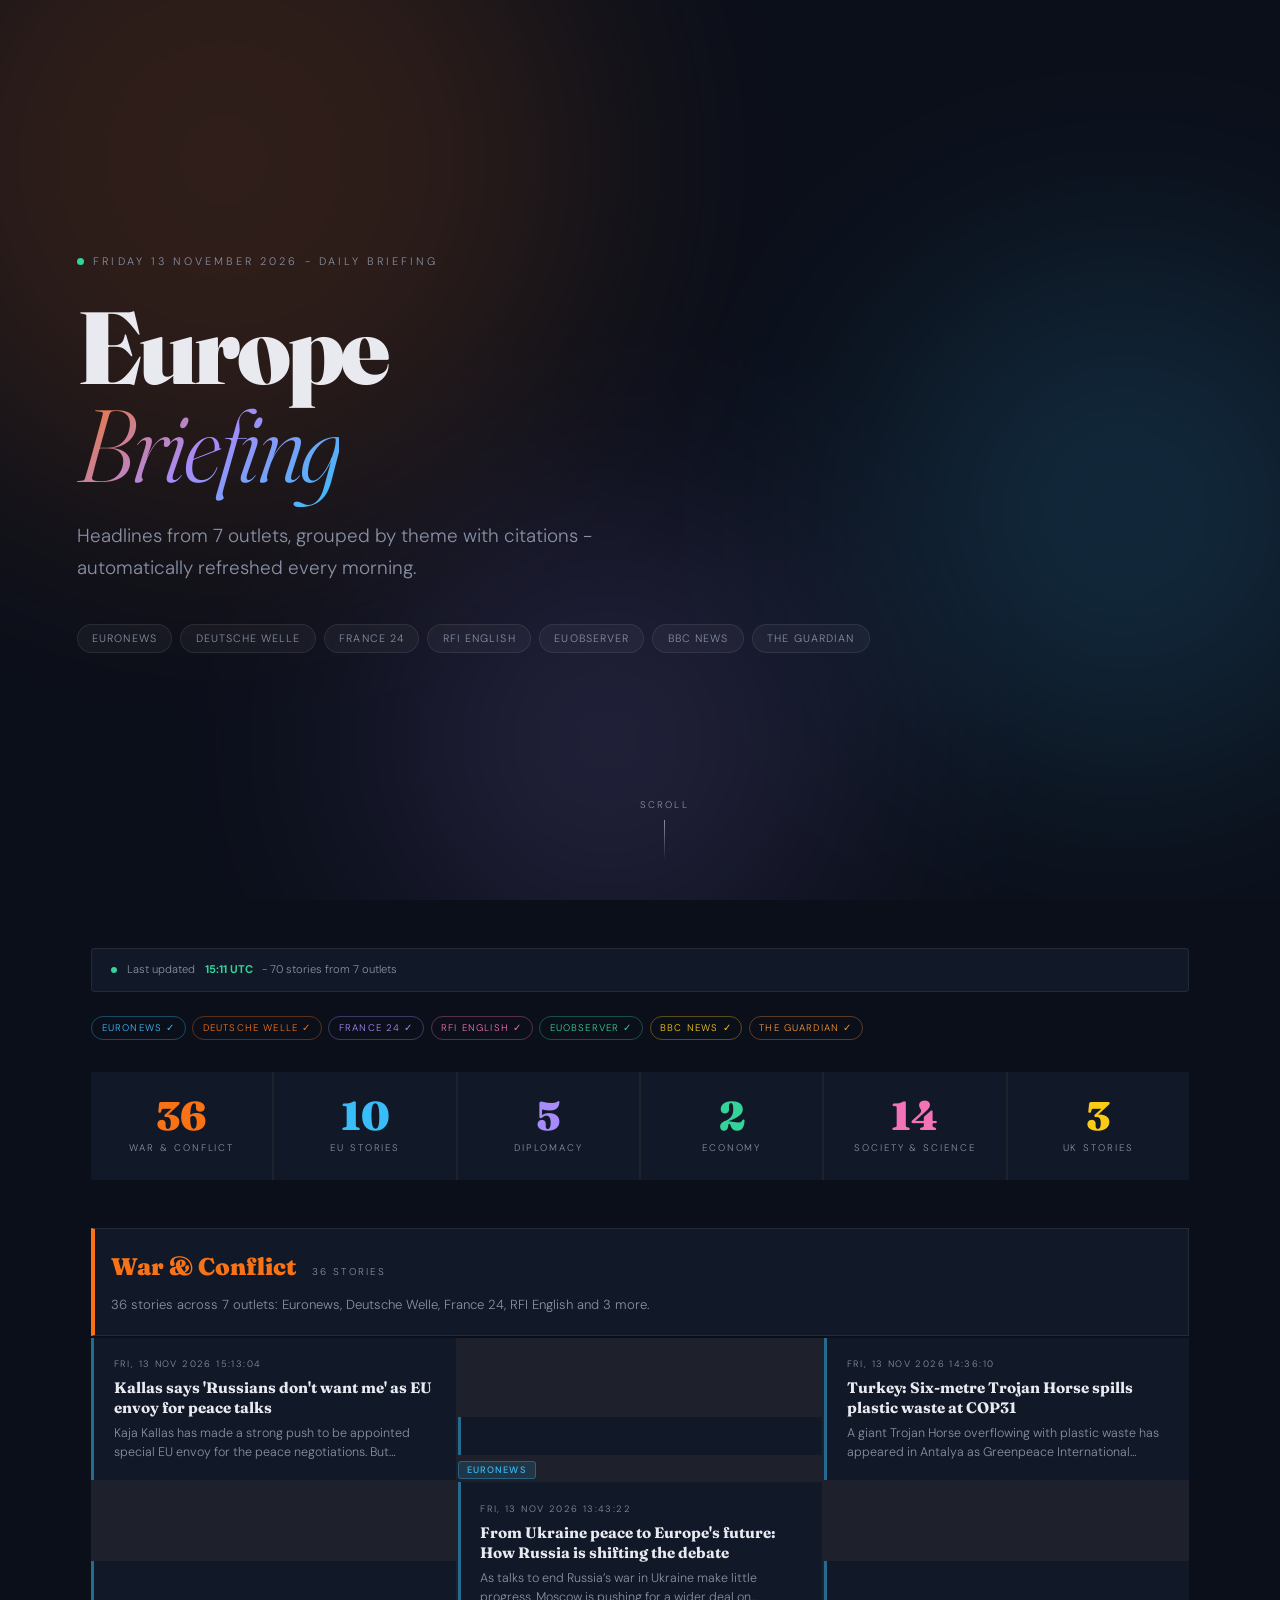
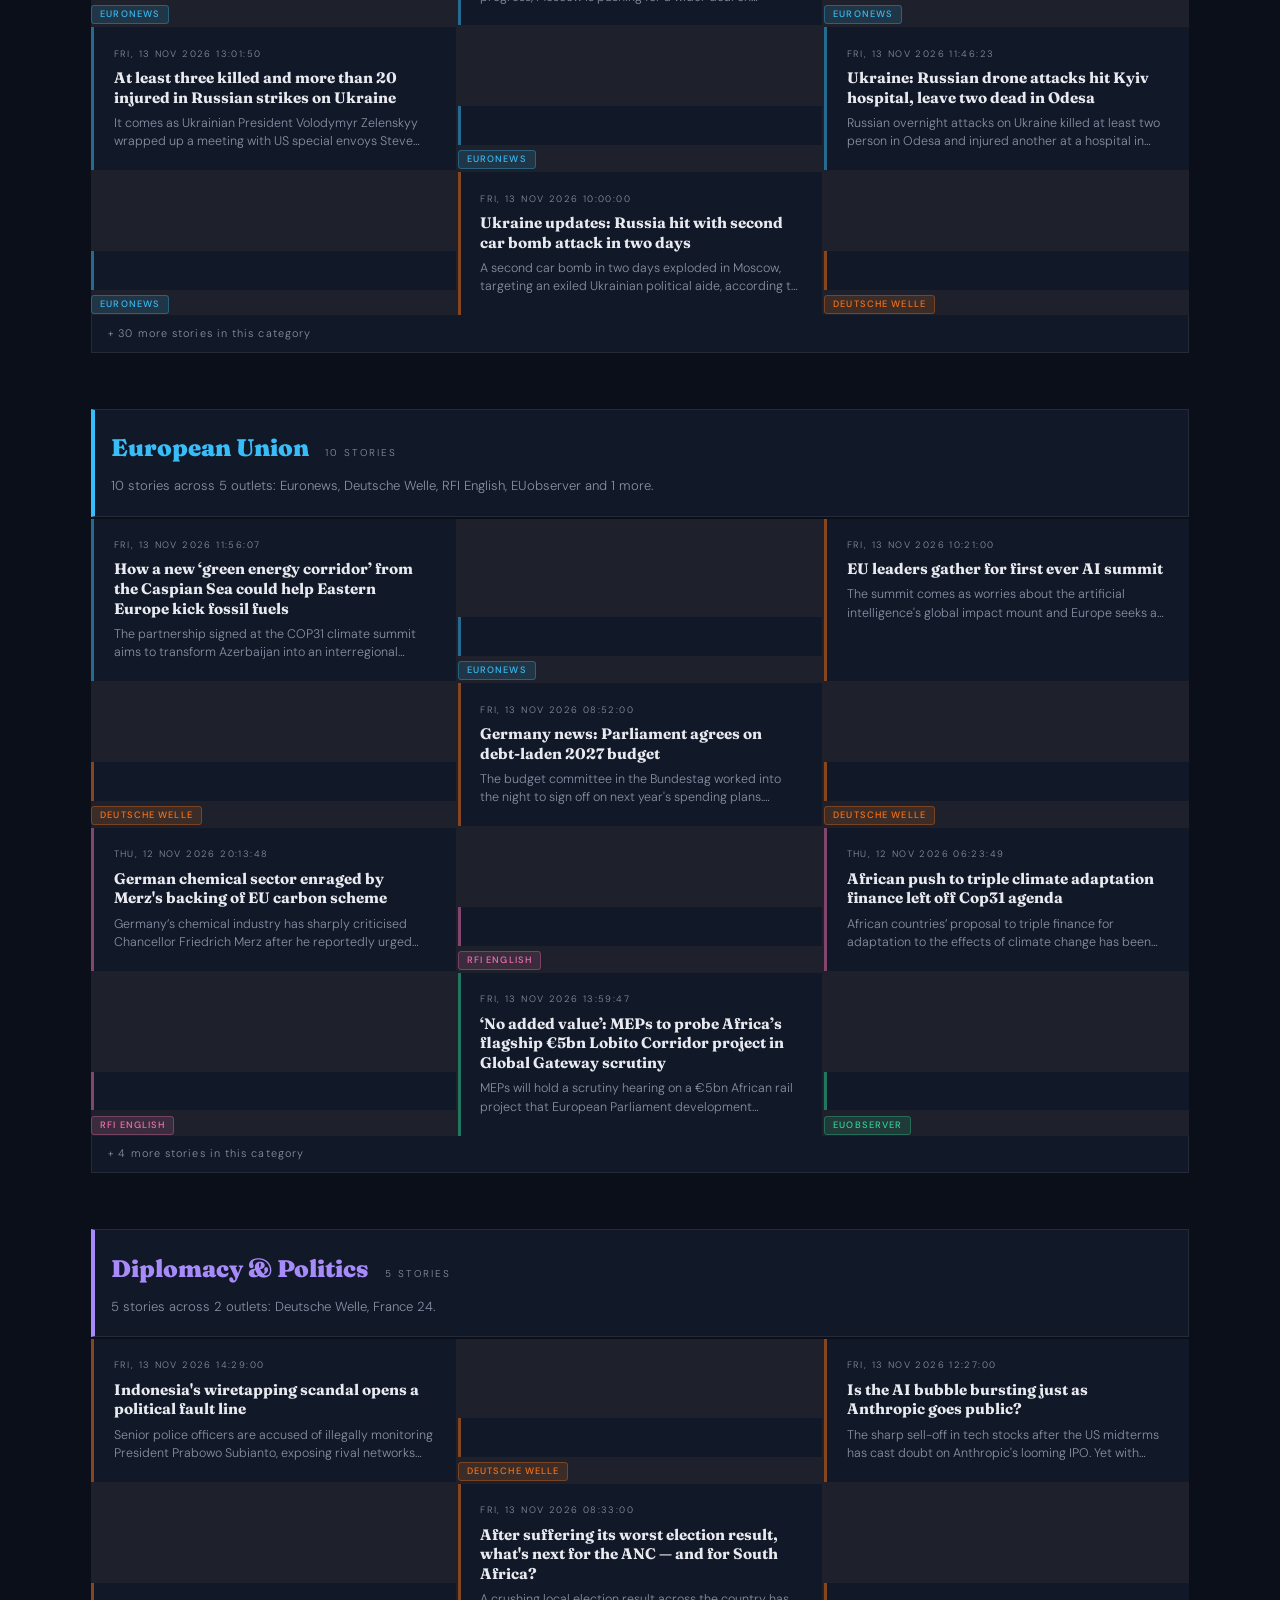
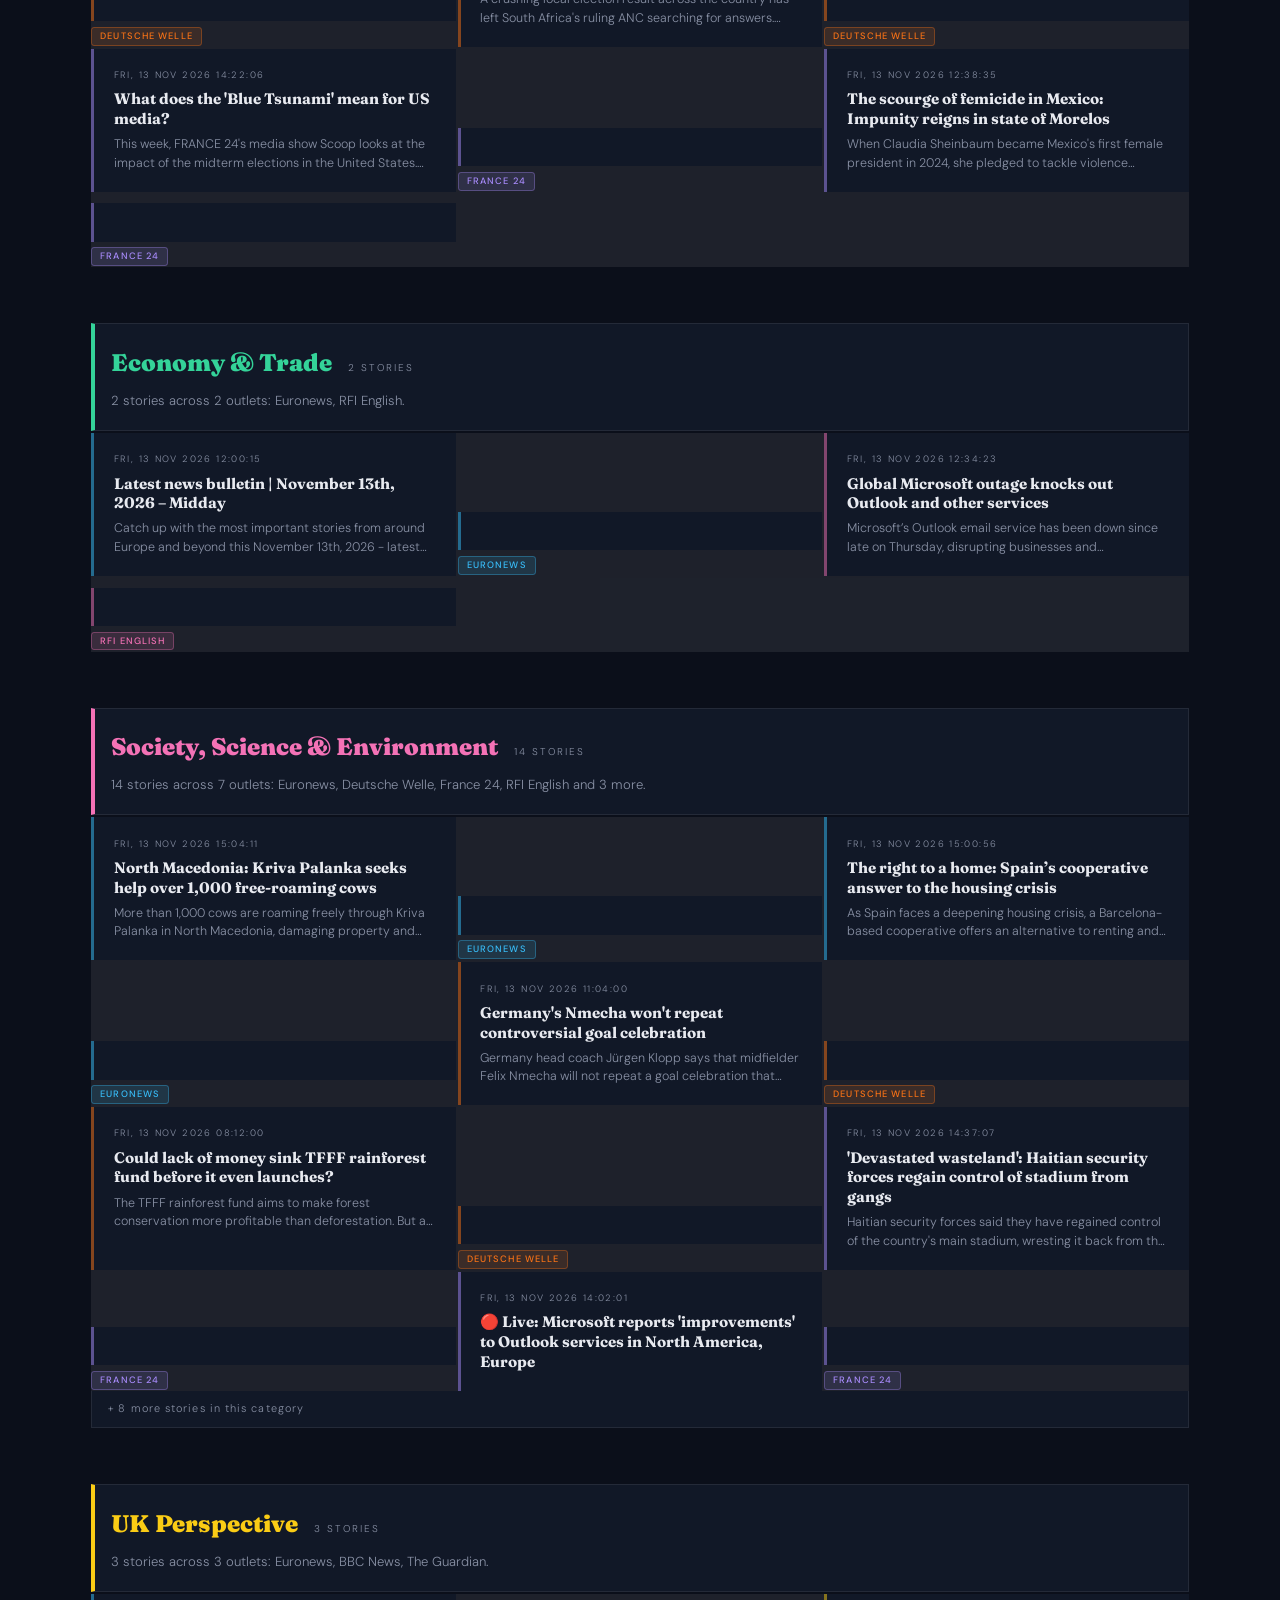
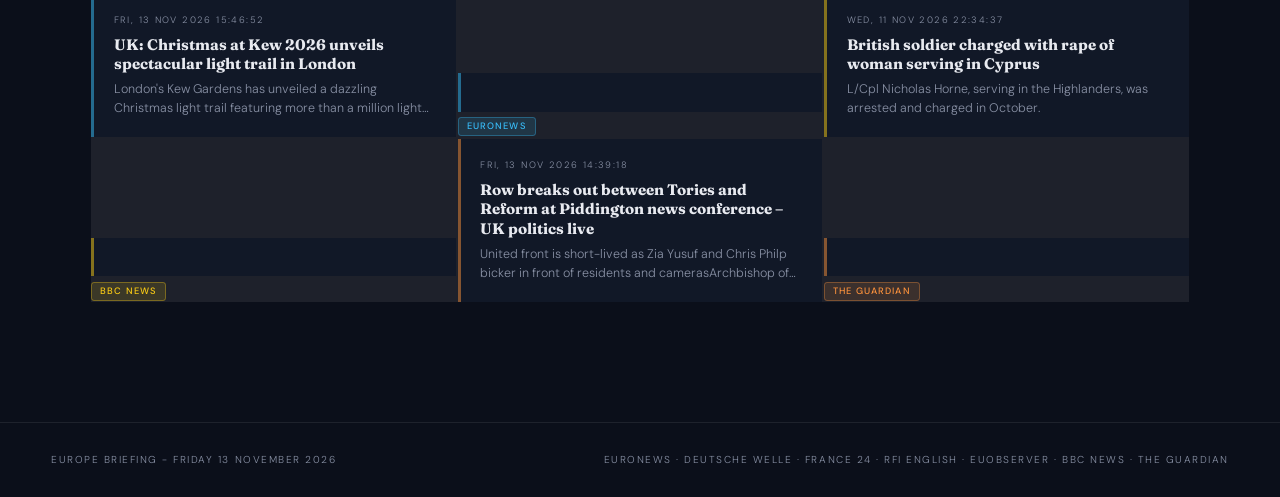
==== index.html @ 4b08a7df "Daily briefing update 2026-11-13" ====
<!DOCTYPE html>
<html lang="en">
<head>
<meta charset="UTF-8">
<meta name="viewport" content="width=device-width, initial-scale=1.0">
<title>Europe Briefing - Friday 13 November 2026</title>
<link rel="preconnect" href="https://fonts.googleapis.com">
<link href="https://fonts.googleapis.com/css2?family=Fraunces:ital,opsz,wght@0,9..144,300;0,9..144,700;0,9..144,900;1,9..144,400&family=DM+Sans:wght@300;400;500&display=swap" rel="stylesheet">
<style>*, *::before, *::after { box-sizing: border-box; margin: 0; padding: 0; }
:root { --bg:#0b0f1a; --surface:#111827; --border:rgba(255,255,255,0.08); --text:#e8eaf0; --muted:#8890a4; }
html { scroll-behavior:smooth; }
body { background:var(--bg);color:var(--text);font-family:'DM Sans',sans-serif;font-weight:300;line-height:1.6;overflow-x:hidden; }
.hero { position:relative;min-height:100vh;display:flex;flex-direction:column;justify-content:center;padding:4rem 6vw;overflow:hidden; }
.hero-bg-blobs { position:absolute;inset:0;z-index:0;pointer-events:none; }
.blob { position:absolute;border-radius:50%;filter:blur(120px);opacity:0.15; }
.blob-1{width:55vw;height:55vw;top:-15vw;left:-10vw;background:#f97316;animation:drift1 14s ease-in-out infinite alternate;}
.blob-2{width:40vw;height:40vw;top:20vw;right:-8vw;background:#38bdf8;animation:drift2 18s ease-in-out infinite alternate;}
.blob-3{width:35vw;height:35vw;bottom:-5vw;left:30vw;background:#a78bfa;animation:drift3 22s ease-in-out infinite alternate;}
@keyframes drift1{to{transform:translate(5vw,8vw) scale(1.08);}}
@keyframes drift2{to{transform:translate(-6vw,5vw) scale(0.95);}}
@keyframes drift3{to{transform:translate(4vw,-7vw) scale(1.1);}}
.hero-inner{position:relative;z-index:1;max-width:860px;}
.eyebrow{display:inline-flex;align-items:center;gap:0.6rem;font-size:0.68rem;letter-spacing:0.28em;text-transform:uppercase;color:var(--muted);margin-bottom:1.8rem;opacity:0;animation:slideUp 0.7s 0.1s ease forwards;}
.eyebrow-dot{width:7px;height:7px;border-radius:50%;background:#34d399;animation:pulse-dot 2s ease-in-out infinite;}
@keyframes pulse-dot{0%,100%{transform:scale(1);opacity:1;}50%{transform:scale(1.7);opacity:0.5;}}
.hero h1{font-family:'Fraunces',serif;font-size:clamp(3.2rem,8vw,7.5rem);font-weight:900;line-height:0.95;letter-spacing:-0.03em;margin-bottom:1.6rem;opacity:0;animation:slideUp 0.8s 0.25s ease forwards;}
.hero h1 em{font-style:italic;font-weight:300;background:linear-gradient(135deg,#f97316 0%,#a78bfa 50%,#38bdf8 100%);-webkit-background-clip:text;-webkit-text-fill-color:transparent;background-clip:text;}
.hero-lead{font-size:clamp(1rem,2vw,1.18rem);color:var(--muted);max-width:580px;line-height:1.7;margin-bottom:2.5rem;opacity:0;animation:slideUp 0.8s 0.4s ease forwards;}
.source-pills{display:flex;flex-wrap:wrap;gap:0.5rem;opacity:0;animation:slideUp 0.8s 0.55s ease forwards;}
.pill{display:inline-block;padding:0.3rem 0.9rem;border-radius:100px;border:1px solid var(--border);font-size:0.67rem;letter-spacing:0.1em;text-transform:uppercase;background:rgba(255,255,255,0.04);color:var(--muted);transition:all 0.25s;text-decoration:none;}
.pill:hover{border-color:rgba(255,255,255,0.3);color:var(--text);}
.scroll-cue{position:absolute;bottom:2.5rem;left:50%;transform:translateX(-50%);display:flex;flex-direction:column;align-items:center;gap:0.5rem;opacity:0;animation:slideUp 0.8s 1s ease forwards;}
.scroll-cue span{font-size:0.6rem;letter-spacing:0.22em;text-transform:uppercase;color:var(--muted);}
.scroll-arrow{width:1px;height:40px;background:linear-gradient(to bottom,var(--muted),transparent);animation:scrollBob 2s ease-in-out infinite;}
@keyframes scrollBob{0%,100%{opacity:0.4;}50%{opacity:1;}}
.main-wrap{max-width:1200px;margin:0 auto;padding:3rem 4vw 4rem;}
.status-bar{display:flex;align-items:center;justify-content:space-between;flex-wrap:wrap;gap:0.8rem;padding:0.75rem 1.2rem;background:var(--surface);border:1px solid var(--border);border-radius:4px;margin-bottom:1.5rem;}
.status-left{font-size:0.7rem;color:var(--muted);display:flex;align-items:center;gap:0.6rem;}
.live-dot{width:6px;height:6px;border-radius:50%;background:#34d399;animation:pulse-dot 2s ease-in-out infinite;}
.status-left strong{color:#34d399;}
.source-status-row{display:flex;flex-wrap:wrap;gap:0.4rem;margin-bottom:2rem;}
.src-status{font-size:0.6rem;letter-spacing:0.12em;text-transform:uppercase;padding:0.2rem 0.6rem;border-radius:100px;border:1px solid;background:transparent;}
.stats-row{display:grid;grid-template-columns:repeat(auto-fit,minmax(140px,1fr));gap:2px;margin-bottom:3rem;background:var(--border);}
.stat-box{background:var(--surface);padding:1.5rem 1.2rem;text-align:center;}
.stat-num{font-family:'Fraunces',serif;font-size:2.5rem;font-weight:900;line-height:1;margin-bottom:0.3rem;}
.stat-label{font-size:0.6rem;letter-spacing:0.2em;text-transform:uppercase;color:var(--muted);}
.theme-section{margin-bottom:3.5rem;opacity:0;transform:translateY(20px);animation:slideUp 0.5s ease forwards;}
.theme-header{padding:1.2rem 1.5rem;background:var(--surface);border:1px solid var(--border);margin-bottom:2px;}
.theme-title-row{display:flex;align-items:baseline;gap:1rem;margin-bottom:0.5rem;}
.theme-title{font-family:'Fraunces',serif;font-size:1.5rem;font-weight:900;}
.theme-count{font-size:0.62rem;letter-spacing:0.2em;text-transform:uppercase;color:var(--muted);}
.theme-summary{font-size:0.82rem;color:var(--muted);line-height:1.6;}
.stories-grid{display:grid;grid-template-columns:repeat(auto-fill,minmax(280px,1fr));gap:2px;background:var(--border);}
.story-card{background:var(--surface);padding:1.2rem 1.4rem;text-decoration:none;color:inherit;display:flex;flex-direction:column;gap:0.4rem;transition:background 0.2s;position:relative;overflow:hidden;}
.story-card::before{content:'';position:absolute;top:0;left:0;width:3px;height:100%;background:var(--src-color,#888);opacity:0.5;transition:opacity 0.2s;}
.story-card:hover{background:#16213a;}
.story-card:hover::before{opacity:1;}
.card-date{font-size:0.58rem;letter-spacing:0.15em;text-transform:uppercase;color:var(--muted);}
.card-title{font-family:'Fraunces',serif;font-size:0.95rem;font-weight:700;line-height:1.3;color:var(--text);}
.card-desc{font-size:0.78rem;color:var(--muted);line-height:1.5;display:-webkit-box;-webkit-line-clamp:2;-webkit-box-orient:vertical;overflow:hidden;}
.card-footer{margin-top:auto;padding-top:0.6rem;}
.citation{font-size:0.58rem;letter-spacing:0.12em;text-transform:uppercase;padding:0.15rem 0.5rem;border-radius:3px;text-decoration:none;font-weight:500;}
.more-count{font-size:0.68rem;color:var(--muted);padding:0.6rem 1rem;background:var(--surface);border:1px solid var(--border);border-top:none;letter-spacing:0.1em;}
footer{border-top:1px solid var(--border);padding:1.8rem 4vw;display:flex;justify-content:space-between;align-items:center;flex-wrap:wrap;gap:1rem;font-size:0.63rem;letter-spacing:0.15em;text-transform:uppercase;color:var(--muted);}
footer a{color:var(--muted);text-decoration:none;}
footer a:hover{color:var(--text);}
@keyframes slideUp{from{opacity:0;transform:translateY(20px);}to{opacity:1;transform:translateY(0);}}
@media(max-width:600px){
  .stories-grid{grid-template-columns:1fr;}
  .stats-row{grid-template-columns:repeat(3,1fr);}
  .hero{padding:3rem 5vw;}
}
</style>
</head>
<body>
<section class="hero">
<div class="hero-bg-blobs"><div class="blob blob-1"></div><div class="blob blob-2"></div><div class="blob blob-3"></div></div>
<div class="hero-inner">
<div class="eyebrow"><span class="eyebrow-dot"></span>Friday 13 November 2026 - Daily Briefing</div>
<h1>Europe<br><em>Briefing</em></h1>
<p class="hero-lead">Headlines from 7 outlets, grouped by theme with citations - automatically refreshed every morning.</p>
<div class="source-pills"><a class="pill" href="https://www.euronews.com" target="_blank">Euronews</a><a class="pill" href="https://www.dw.com/en/" target="_blank">Deutsche Welle</a><a class="pill" href="https://www.france24.com/en/" target="_blank">France 24</a><a class="pill" href="https://www.rfi.fr/en" target="_blank">RFI English</a><a class="pill" href="https://euobserver.com" target="_blank">EUobserver</a><a class="pill" href="https://www.bbc.com/news" target="_blank">BBC News</a><a class="pill" href="https://www.theguardian.com" target="_blank">The Guardian</a></div>
</div>
<div class="scroll-cue"><span>Scroll</span><div class="scroll-arrow"></div></div>
</section>
<div class="main-wrap">
<div class="status-bar">
<div class="status-left"><span class="live-dot"></span>Last updated <strong>15:11 UTC</strong> - 70 stories from 7 outlets</div>
</div>
<div class="source-status-row"><span class="src-status" style="color:#38bdf8;border-color:#38bdf855">Euronews &#10003;</span><span class="src-status" style="color:#f97316;border-color:#f9731655">Deutsche Welle &#10003;</span><span class="src-status" style="color:#a78bfa;border-color:#a78bfa55">France 24 &#10003;</span><span class="src-status" style="color:#f472b6;border-color:#f472b655">RFI English &#10003;</span><span class="src-status" style="color:#34d399;border-color:#34d39955">EUobserver &#10003;</span><span class="src-status" style="color:#facc15;border-color:#facc1555">BBC News &#10003;</span><span class="src-status" style="color:#fb923c;border-color:#fb923c55">The Guardian &#10003;</span></div>
<div class="stats-row"><div class="stat-box"><div class="stat-num" style="color:#f97316">36</div><div class="stat-label">War &amp; Conflict</div></div><div class="stat-box"><div class="stat-num" style="color:#38bdf8">10</div><div class="stat-label">EU Stories</div></div><div class="stat-box"><div class="stat-num" style="color:#a78bfa">5</div><div class="stat-label">Diplomacy</div></div><div class="stat-box"><div class="stat-num" style="color:#34d399">2</div><div class="stat-label">Economy</div></div><div class="stat-box"><div class="stat-num" style="color:#f472b6">14</div><div class="stat-label">Society &amp; Science</div></div><div class="stat-box"><div class="stat-num" style="color:#facc15">3</div><div class="stat-label">UK Stories</div></div></div>
<div class="theme-section" style="animation-delay:0.0s"><div class="theme-header" style="border-left:4px solid #f97316;padding-left:1rem"><div class="theme-title-row"><h2 class="theme-title" style="color:#f97316">War & Conflict</h2><span class="theme-count">36 stories</span></div><p class="theme-summary">36 stories across 7 outlets: Euronews, Deutsche Welle, France 24, RFI English and 3 more.</p></div><div class="stories-grid"><a class="story-card" href="https://www.euronews.com/2026/11/13/kallas-says-russians-dont-want-me-as-eu-envoy-for-peace-talks" target="_blank" rel="noopener" style="--src-color:#38bdf8"><div class="card-date">Fri, 13 Nov 2026 15:13:04</div><div class="card-title">Kallas says 'Russians don't want me' as EU envoy for peace talks</div><div class="card-desc">Kaja Kallas has made a strong push to be appointed special EU envoy for the peace negotiations. But "Russians do not want me", she added.</div><div class="card-footer"><a class="citation" href="https://www.euronews.com" target="_blank" rel="noopener" style="background:#38bdf822;color:#38bdf8;border:1px solid #38bdf855">Euronews</a></div></a><a class="story-card" href="https://www.euronews.com/video/2026/11/13/turkey-six-metre-trojan-horse-spills-plastic-waste-at-cop31" target="_blank" rel="noopener" style="--src-color:#38bdf8"><div class="card-date">Fri, 13 Nov 2026 14:36:10</div><div class="card-title">Turkey: Six-metre Trojan Horse spills plastic waste at COP31</div><div class="card-desc">A giant Trojan Horse overflowing with plastic waste has appeared in Antalya as Greenpeace International staged a striking environmental protest during the COP31 climate summit. Cre...</div><div class="card-footer"><a class="citation" href="https://www.euronews.com" target="_blank" rel="noopener" style="background:#38bdf822;color:#38bdf8;border:1px solid #38bdf855">Euronews</a></div></a><a class="story-card" href="https://www.euronews.com/2026/11/13/from-ukraine-peace-to-europes-future-how-russia-is-shifting-the-debate" target="_blank" rel="noopener" style="--src-color:#38bdf8"><div class="card-date">Fri, 13 Nov 2026 13:43:22</div><div class="card-title">From Ukraine peace to Europe's future: How Russia is shifting the debate</div><div class="card-desc">As talks to end Russia’s war in Ukraine make little progress, Moscow is pushing for a wider deal on Europe’s security, raising fears that the Kremlin is seeking to reshape the cont...</div><div class="card-footer"><a class="citation" href="https://www.euronews.com" target="_blank" rel="noopener" style="background:#38bdf822;color:#38bdf8;border:1px solid #38bdf855">Euronews</a></div></a><a class="story-card" href="https://www.euronews.com/2026/11/13/at-least-three-killed-and-more-than-20-injured-in-russian-strikes-on-ukraine" target="_blank" rel="noopener" style="--src-color:#38bdf8"><div class="card-date">Fri, 13 Nov 2026 13:01:50</div><div class="card-title">At least three killed and more than 20 injured in Russian strikes on Ukraine</div><div class="card-desc">It comes as Ukrainian President Volodymyr Zelenskyy wrapped up a meeting with US special envoys Steve Witkoff and Jared Kushner in Ireland on Thursday.</div><div class="card-footer"><a class="citation" href="https://www.euronews.com" target="_blank" rel="noopener" style="background:#38bdf822;color:#38bdf8;border:1px solid #38bdf855">Euronews</a></div></a><a class="story-card" href="https://www.euronews.com/video/2026/11/13/ukraine-russian-drone-attacks-hit-kyiv-hospital-leave-one-dead-in-odesa" target="_blank" rel="noopener" style="--src-color:#38bdf8"><div class="card-date">Fri, 13 Nov 2026 11:46:23</div><div class="card-title">Ukraine: Russian drone attacks hit Kyiv hospital, leave two dead in Odesa</div><div class="card-desc">Russian overnight attacks on Ukraine killed at least two person in Odesa and injured another at a hospital in Kyiv. Rescuers evacuated patients, including people using wheelchairs ...</div><div class="card-footer"><a class="citation" href="https://www.euronews.com" target="_blank" rel="noopener" style="background:#38bdf822;color:#38bdf8;border:1px solid #38bdf855">Euronews</a></div></a><a class="story-card" href="https://www.dw.com/en/ukraine-updates-russia-hit-with-second-car-bomb-attack-in-two-days/live-79937459?maca=en-rss-en-all-1573-xml-mrss" target="_blank" rel="noopener" style="--src-color:#f97316"><div class="card-date">Fri, 13 Nov 2026 10:00:00</div><div class="card-title">Ukraine updates: Russia hit with second car bomb attack in two days</div><div class="card-desc">A second car bomb in two days exploded in Moscow, targeting an exiled Ukrainian political aide, according to Russian media. Meanwhile, Ukraine and Russia exchanged deadly strikes o...</div><div class="card-footer"><a class="citation" href="https://www.dw.com/en/" target="_blank" rel="noopener" style="background:#f9731622;color:#f97316;border:1px solid #f9731655">Deutsche Welle</a></div></a></div><div class="more-count">+ 30 more stories in this category</div></div><div class="theme-section" style="animation-delay:0.1s"><div class="theme-header" style="border-left:4px solid #38bdf8;padding-left:1rem"><div class="theme-title-row"><h2 class="theme-title" style="color:#38bdf8">European Union</h2><span class="theme-count">10 stories</span></div><p class="theme-summary">10 stories across 5 outlets: Euronews, Deutsche Welle, RFI English, EUobserver and 1 more.</p></div><div class="stories-grid"><a class="story-card" href="https://www.euronews.com/2026/11/13/how-a-new-green-energy-corridor-from-the-caspian-sea-could-help-eastern-europe-kick-fossil" target="_blank" rel="noopener" style="--src-color:#38bdf8"><div class="card-date">Fri, 13 Nov 2026 11:56:07</div><div class="card-title">How a new ‘green energy corridor’ from the Caspian Sea could help Eastern Europe kick fossil fuels</div><div class="card-desc">The partnership signed at the COP31 climate summit aims to transform Azerbaijan into an interregional electricity hub.</div><div class="card-footer"><a class="citation" href="https://www.euronews.com" target="_blank" rel="noopener" style="background:#38bdf822;color:#38bdf8;border:1px solid #38bdf855">Euronews</a></div></a><a class="story-card" href="https://www.dw.com/en/eu-leaders-gather-for-first-ever-ai-summit/a-79937463?maca=en-rss-en-all-1573-xml-mrss" target="_blank" rel="noopener" style="--src-color:#f97316"><div class="card-date">Fri, 13 Nov 2026 10:21:00</div><div class="card-title">EU leaders gather for first ever AI summit</div><div class="card-desc">The summit comes as worries about the artificial intelligence's global impact mount and Europe seeks a role in its development and regulation.</div><div class="card-footer"><a class="citation" href="https://www.dw.com/en/" target="_blank" rel="noopener" style="background:#f9731622;color:#f97316;border:1px solid #f9731655">Deutsche Welle</a></div></a><a class="story-card" href="https://www.dw.com/en/germany-news-parliament-agrees-on-debt-laden-2027-budget/live-79936897?maca=en-rss-en-all-1573-xml-mrss" target="_blank" rel="noopener" style="--src-color:#f97316"><div class="card-date">Fri, 13 Nov 2026 08:52:00</div><div class="card-title">Germany news: Parliament agrees on debt-laden 2027 budget</div><div class="card-desc">The budget committee in the Bundestag worked into the night to sign off on next year's spending plans. These include levels of new debt only eclipsed once, at the height of the COV...</div><div class="card-footer"><a class="citation" href="https://www.dw.com/en/" target="_blank" rel="noopener" style="background:#f9731622;color:#f97316;border:1px solid #f9731655">Deutsche Welle</a></div></a><a class="story-card" href="https://www.rfi.fr/en/environment/20261112-german-chemical-sector-enraged-by-merz-s-backing-of-eu-carbon-scheme" target="_blank" rel="noopener" style="--src-color:#f472b6"><div class="card-date">Thu, 12 Nov 2026 20:13:48</div><div class="card-title">German chemical sector enraged by Merz's backing of EU carbon scheme</div><div class="card-desc">Germany’s chemical industry has sharply criticised Chancellor Friedrich Merz after he reportedly urged the European Commission to press ahead with the European Union’s expanded car...</div><div class="card-footer"><a class="citation" href="https://www.rfi.fr/en" target="_blank" rel="noopener" style="background:#f472b622;color:#f472b6;border:1px solid #f472b655">RFI English</a></div></a><a class="story-card" href="https://www.rfi.fr/en/environment/20261112-africa-s-push-to-triple-adaptation-finance-left-off-official-cop31-agenda" target="_blank" rel="noopener" style="--src-color:#f472b6"><div class="card-date">Thu, 12 Nov 2026 06:23:49</div><div class="card-title">African push to triple climate adaptation finance left off Cop31 agenda</div><div class="card-desc">African countries’ proposal to triple finance for adaptation to the effects of climate change has been left off the agenda at the United Nations climate summit Cop31, currently und...</div><div class="card-footer"><a class="citation" href="https://www.rfi.fr/en" target="_blank" rel="noopener" style="background:#f472b622;color:#f472b6;border:1px solid #f472b655">RFI English</a></div></a><a class="story-card" href="https://euobserver.com/248791/no-added-value-meps-to-probe-africas-flagship-e5bn-lobito-corridor-project-in-global-gateway-scrutiny/" target="_blank" rel="noopener" style="--src-color:#34d399"><div class="card-date">Fri, 13 Nov 2026 13:59:47</div><div class="card-title">‘No added value’: MEPs to probe Africa’s flagship €5bn Lobito Corridor project in Global Gateway scrutiny</div><div class="card-desc">MEPs will hold a scrutiny hearing on a €5bn African rail project that European Parliament development committee chair Barry Andrews says has "no value added."</div><div class="card-footer"><a class="citation" href="https://euobserver.com" target="_blank" rel="noopener" style="background:#34d39922;color:#34d399;border:1px solid #34d39955">EUobserver</a></div></a></div><div class="more-count">+ 4 more stories in this category</div></div><div class="theme-section" style="animation-delay:0.2s"><div class="theme-header" style="border-left:4px solid #a78bfa;padding-left:1rem"><div class="theme-title-row"><h2 class="theme-title" style="color:#a78bfa">Diplomacy & Politics</h2><span class="theme-count">5 stories</span></div><p class="theme-summary">5 stories across 2 outlets: Deutsche Welle, France 24.</p></div><div class="stories-grid"><a class="story-card" href="https://www.dw.com/en/indonesia-s-wiretapping-scandal-opens-a-political-fault-line/a-79939753?maca=en-rss-en-all-1573-xml-mrss" target="_blank" rel="noopener" style="--src-color:#f97316"><div class="card-date">Fri, 13 Nov 2026 14:29:00</div><div class="card-title">Indonesia's wiretapping scandal opens a political fault line</div><div class="card-desc">Senior police officers are accused of illegally monitoring President Prabowo Subianto, exposing rival networks within Indonesia's security establishment and renewing concerns about...</div><div class="card-footer"><a class="citation" href="https://www.dw.com/en/" target="_blank" rel="noopener" style="background:#f9731622;color:#f97316;border:1px solid #f9731655">Deutsche Welle</a></div></a><a class="story-card" href="https://www.dw.com/en/is-the-ai-bubble-bursting-just-as-anthropic-goes-public/a-79896537?maca=en-rss-en-all-1573-xml-mrss" target="_blank" rel="noopener" style="--src-color:#f97316"><div class="card-date">Fri, 13 Nov 2026 12:27:00</div><div class="card-title">Is the AI bubble bursting just as Anthropic goes public?</div><div class="card-desc">The sharp sell-off in tech stocks after the US midterms has cast doubt on Anthropic's looming IPO. Yet with hundreds of billions still being invested, some think the AI party is st...</div><div class="card-footer"><a class="citation" href="https://www.dw.com/en/" target="_blank" rel="noopener" style="background:#f9731622;color:#f97316;border:1px solid #f9731655">Deutsche Welle</a></div></a><a class="story-card" href="https://www.dw.com/en/after-suffering-its-worst-election-result-what-s-next-for-the-anc-and-for-south-africa/a-79929902?maca=en-rss-en-all-1573-xml-mrss" target="_blank" rel="noopener" style="--src-color:#f97316"><div class="card-date">Fri, 13 Nov 2026 08:33:00</div><div class="card-title">After suffering its worst election result, what's next for the ANC — and for South Africa?</div><div class="card-desc">A crushing local election result across the country has left South Africa's ruling ANC searching for answers. Experts say the vote reflects public frustration with service delivery...</div><div class="card-footer"><a class="citation" href="https://www.dw.com/en/" target="_blank" rel="noopener" style="background:#f9731622;color:#f97316;border:1px solid #f9731655">Deutsche Welle</a></div></a><a class="story-card" href="https://www.france24.com/en/tv-shows/scoop/20261113-what-does-the-blue-tsunami-mean-for-us-media" target="_blank" rel="noopener" style="--src-color:#a78bfa"><div class="card-date">Fri, 13 Nov 2026 14:22:06</div><div class="card-title">What does the 'Blue Tsunami' mean for US media?</div><div class="card-desc">This week, FRANCE 24's media show Scoop looks at the impact of the midterm elections in the United States. While the results are being reckoned with by Republicans and celebrated b...</div><div class="card-footer"><a class="citation" href="https://www.france24.com/en/" target="_blank" rel="noopener" style="background:#a78bfa22;color:#a78bfa;border:1px solid #a78bfa55">France 24</a></div></a><a class="story-card" href="https://www.france24.com/en/tv-shows/focus/20261113-the-scourge-of-femicide-in-mexico-impunity-reigns-in-state-of-morelos" target="_blank" rel="noopener" style="--src-color:#a78bfa"><div class="card-date">Fri, 13 Nov 2026 12:38:35</div><div class="card-title">The scourge of femicide in Mexico: Impunity reigns in state of Morelos</div><div class="card-desc">When Claudia Sheinbaum became Mexico's first female president in 2024, she pledged to tackle violence against women. And while femicides have fallen since she took office, the numb...</div><div class="card-footer"><a class="citation" href="https://www.france24.com/en/" target="_blank" rel="noopener" style="background:#a78bfa22;color:#a78bfa;border:1px solid #a78bfa55">France 24</a></div></a></div></div><div class="theme-section" style="animation-delay:0.30000000000000004s"><div class="theme-header" style="border-left:4px solid #34d399;padding-left:1rem"><div class="theme-title-row"><h2 class="theme-title" style="color:#34d399">Economy & Trade</h2><span class="theme-count">2 stories</span></div><p class="theme-summary">2 stories across 2 outlets: Euronews, RFI English.</p></div><div class="stories-grid"><a class="story-card" href="https://www.euronews.com/video/2026/11/13/latest-news-bulletin-november-13th-2026-midday" target="_blank" rel="noopener" style="--src-color:#38bdf8"><div class="card-date">Fri, 13 Nov 2026 12:00:15</div><div class="card-title">Latest news bulletin | November 13th, 2026 – Midday</div><div class="card-desc">Catch up with the most important stories from around Europe and beyond this November 13th, 2026 - latest news, breaking news, World, Business, Entertainment, Politics, Culture, Tra...</div><div class="card-footer"><a class="citation" href="https://www.euronews.com" target="_blank" rel="noopener" style="background:#38bdf822;color:#38bdf8;border:1px solid #38bdf855">Euronews</a></div></a><a class="story-card" href="https://www.rfi.fr/en/science-and-technology/20261113-global-microsoft-outage-knocks-out-outlook-and-other-services" target="_blank" rel="noopener" style="--src-color:#f472b6"><div class="card-date">Fri, 13 Nov 2026 12:34:23</div><div class="card-title">Global Microsoft outage knocks out Outlook and other services</div><div class="card-desc">Microsoft’s Outlook email service has been down since late on Thursday, disrupting businesses and government agencies in 74 countries and territories. On Friday the company said th...</div><div class="card-footer"><a class="citation" href="https://www.rfi.fr/en" target="_blank" rel="noopener" style="background:#f472b622;color:#f472b6;border:1px solid #f472b655">RFI English</a></div></a></div></div><div class="theme-section" style="animation-delay:0.4s"><div class="theme-header" style="border-left:4px solid #f472b6;padding-left:1rem"><div class="theme-title-row"><h2 class="theme-title" style="color:#f472b6">Society, Science & Environment</h2><span class="theme-count">14 stories</span></div><p class="theme-summary">14 stories across 7 outlets: Euronews, Deutsche Welle, France 24, RFI English and 3 more.</p></div><div class="stories-grid"><a class="story-card" href="https://www.euronews.com/video/2026/11/13/north-macedonia-kriva-palanka-seeks-help-over-1000-free-roaming-cows" target="_blank" rel="noopener" style="--src-color:#38bdf8"><div class="card-date">Fri, 13 Nov 2026 15:04:11</div><div class="card-title">North Macedonia: Kriva Palanka seeks help over 1,000 free-roaming cows</div><div class="card-desc">More than 1,000 cows are roaming freely through Kriva Palanka in North Macedonia, damaging property and alarming residents. The mayor wants the government to declare a 30-day state...</div><div class="card-footer"><a class="citation" href="https://www.euronews.com" target="_blank" rel="noopener" style="background:#38bdf822;color:#38bdf8;border:1px solid #38bdf855">Euronews</a></div></a><a class="story-card" href="https://www.euronews.com/2026/11/13/the-right-to-a-home-spains-cooperative-answer-to-the-housing-crisis" target="_blank" rel="noopener" style="--src-color:#38bdf8"><div class="card-date">Fri, 13 Nov 2026 15:00:56</div><div class="card-title">The right to a home: Spain’s cooperative answer to the housing crisis</div><div class="card-desc">As Spain faces a deepening housing crisis, a Barcelona-based cooperative offers an alternative to renting and buying. Its non-profit, right-to-use model provides affordable, long-t...</div><div class="card-footer"><a class="citation" href="https://www.euronews.com" target="_blank" rel="noopener" style="background:#38bdf822;color:#38bdf8;border:1px solid #38bdf855">Euronews</a></div></a><a class="story-card" href="https://www.dw.com/en/germany-s-nmecha-won-t-repeat-controversial-goal-celebration/a-79937994?maca=en-rss-en-all-1573-xml-mrss" target="_blank" rel="noopener" style="--src-color:#f97316"><div class="card-date">Fri, 13 Nov 2026 11:04:00</div><div class="card-title">Germany's Nmecha won't repeat controversial goal celebration</div><div class="card-desc">Germany head coach Jürgen Klopp says that midfielder Felix Nmecha will not repeat a goal celebration that sparked controversy over the past week. Germany are set to face Serbia and...</div><div class="card-footer"><a class="citation" href="https://www.dw.com/en/" target="_blank" rel="noopener" style="background:#f9731622;color:#f97316;border:1px solid #f9731655">Deutsche Welle</a></div></a><a class="story-card" href="https://www.dw.com/en/could-lack-of-money-sink-tfff-rainforest-fund-before-it-even-launches/a-79878673?maca=en-rss-en-all-1573-xml-mrss" target="_blank" rel="noopener" style="--src-color:#f97316"><div class="card-date">Fri, 13 Nov 2026 08:12:00</div><div class="card-title">Could lack of money sink TFFF rainforest fund before it even launches?</div><div class="card-desc">The TFFF rainforest fund aims to make forest conservation more profitable than deforestation. But a lack of money may prevent it from getting off the ground.</div><div class="card-footer"><a class="citation" href="https://www.dw.com/en/" target="_blank" rel="noopener" style="background:#f9731622;color:#f97316;border:1px solid #f9731655">Deutsche Welle</a></div></a><a class="story-card" href="https://www.france24.com/en/video/20261113-devastated-wasteland-haitian-security-forces-regain-control-of-stadium-from-gangs" target="_blank" rel="noopener" style="--src-color:#a78bfa"><div class="card-date">Fri, 13 Nov 2026 14:37:07</div><div class="card-title">'Devastated wasteland': Haitian security forces regain control of stadium from gangs</div><div class="card-desc">Haitian security forces said they have regained control of the country's main stadium, wresting it back from the gangs that have been using it for the past two years. They were ass...</div><div class="card-footer"><a class="citation" href="https://www.france24.com/en/" target="_blank" rel="noopener" style="background:#a78bfa22;color:#a78bfa;border:1px solid #a78bfa55">France 24</a></div></a><a class="story-card" href="https://www.france24.com/en/technology/20261113-major-microsoft-outlook-outage-disrupts-services-in-74-countries" target="_blank" rel="noopener" style="--src-color:#a78bfa"><div class="card-date">Fri, 13 Nov 2026 14:02:01</div><div class="card-title">🔴 Live: Microsoft reports 'improvements' to Outlook services in North America, Europe</div><div class="card-footer"><a class="citation" href="https://www.france24.com/en/" target="_blank" rel="noopener" style="background:#a78bfa22;color:#a78bfa;border:1px solid #a78bfa55">France 24</a></div></a></div><div class="more-count">+ 8 more stories in this category</div></div><div class="theme-section" style="animation-delay:0.5s"><div class="theme-header" style="border-left:4px solid #facc15;padding-left:1rem"><div class="theme-title-row"><h2 class="theme-title" style="color:#facc15">UK Perspective</h2><span class="theme-count">3 stories</span></div><p class="theme-summary">3 stories across 3 outlets: Euronews, BBC News, The Guardian.</p></div><div class="stories-grid"><a class="story-card" href="https://www.euronews.com/video/2026/11/13/uk-christmas-at-kew-2026-unveils-spectacular-light-trail-in-london" target="_blank" rel="noopener" style="--src-color:#38bdf8"><div class="card-date">Fri, 13 Nov 2026 15:46:52</div><div class="card-title">UK: Christmas at Kew 2026 unveils spectacular light trail in London</div><div class="card-desc">London's Kew Gardens has unveiled a dazzling Christmas light trail featuring more than a million lights and 24 installations. A spectacular new fountain and laser show takes centre...</div><div class="card-footer"><a class="citation" href="https://www.euronews.com" target="_blank" rel="noopener" style="background:#38bdf822;color:#38bdf8;border:1px solid #38bdf855">Euronews</a></div></a><a class="story-card" href="https://www.bbc.co.uk/news/articles/cvglr28re6n9o?at_medium=RSS&at_campaign=rss" target="_blank" rel="noopener" style="--src-color:#facc15"><div class="card-date">Wed, 11 Nov 2026 22:34:37</div><div class="card-title">British soldier charged with rape of woman serving in Cyprus</div><div class="card-desc">L/Cpl Nicholas Horne, serving in the Highlanders, was arrested and charged in October.</div><div class="card-footer"><a class="citation" href="https://www.bbc.com/news" target="_blank" rel="noopener" style="background:#facc1522;color:#facc15;border:1px solid #facc1555">BBC News</a></div></a><a class="story-card" href="https://www.theguardian.com/politics/live/2026/nov/13/uk-eu-post-brexit-deal-relationship-trade-food-standards-committee-latest-news-updates" target="_blank" rel="noopener" style="--src-color:#fb923c"><div class="card-date">Fri, 13 Nov 2026 14:39:18</div><div class="card-title">Row breaks out between Tories and Reform at Piddington news conference – UK politics live</div><div class="card-desc">United front is short-lived as Zia Yusuf and Chris Philp bicker in front of residents and camerasArchbishop of Canterbury Sarah Mullally has said “people are seeking meaning, conne...</div><div class="card-footer"><a class="citation" href="https://www.theguardian.com" target="_blank" rel="noopener" style="background:#fb923c22;color:#fb923c;border:1px solid #fb923c55">The Guardian</a></div></a></div></div></div>
<footer>
<span>Europe Briefing - Friday 13 November 2026</span>
<span><a href="https://www.euronews.com" target="_blank">Euronews</a> &middot; <a href="https://www.dw.com/en/" target="_blank">Deutsche Welle</a> &middot; <a href="https://www.france24.com/en/" target="_blank">France 24</a> &middot; <a href="https://www.rfi.fr/en" target="_blank">RFI English</a> &middot; <a href="https://euobserver.com" target="_blank">EUobserver</a> &middot; <a href="https://www.bbc.com/news" target="_blank">BBC News</a> &middot; <a href="https://www.theguardian.com" target="_blank">The Guardian</a></span>
</footer>
</body>
</html>
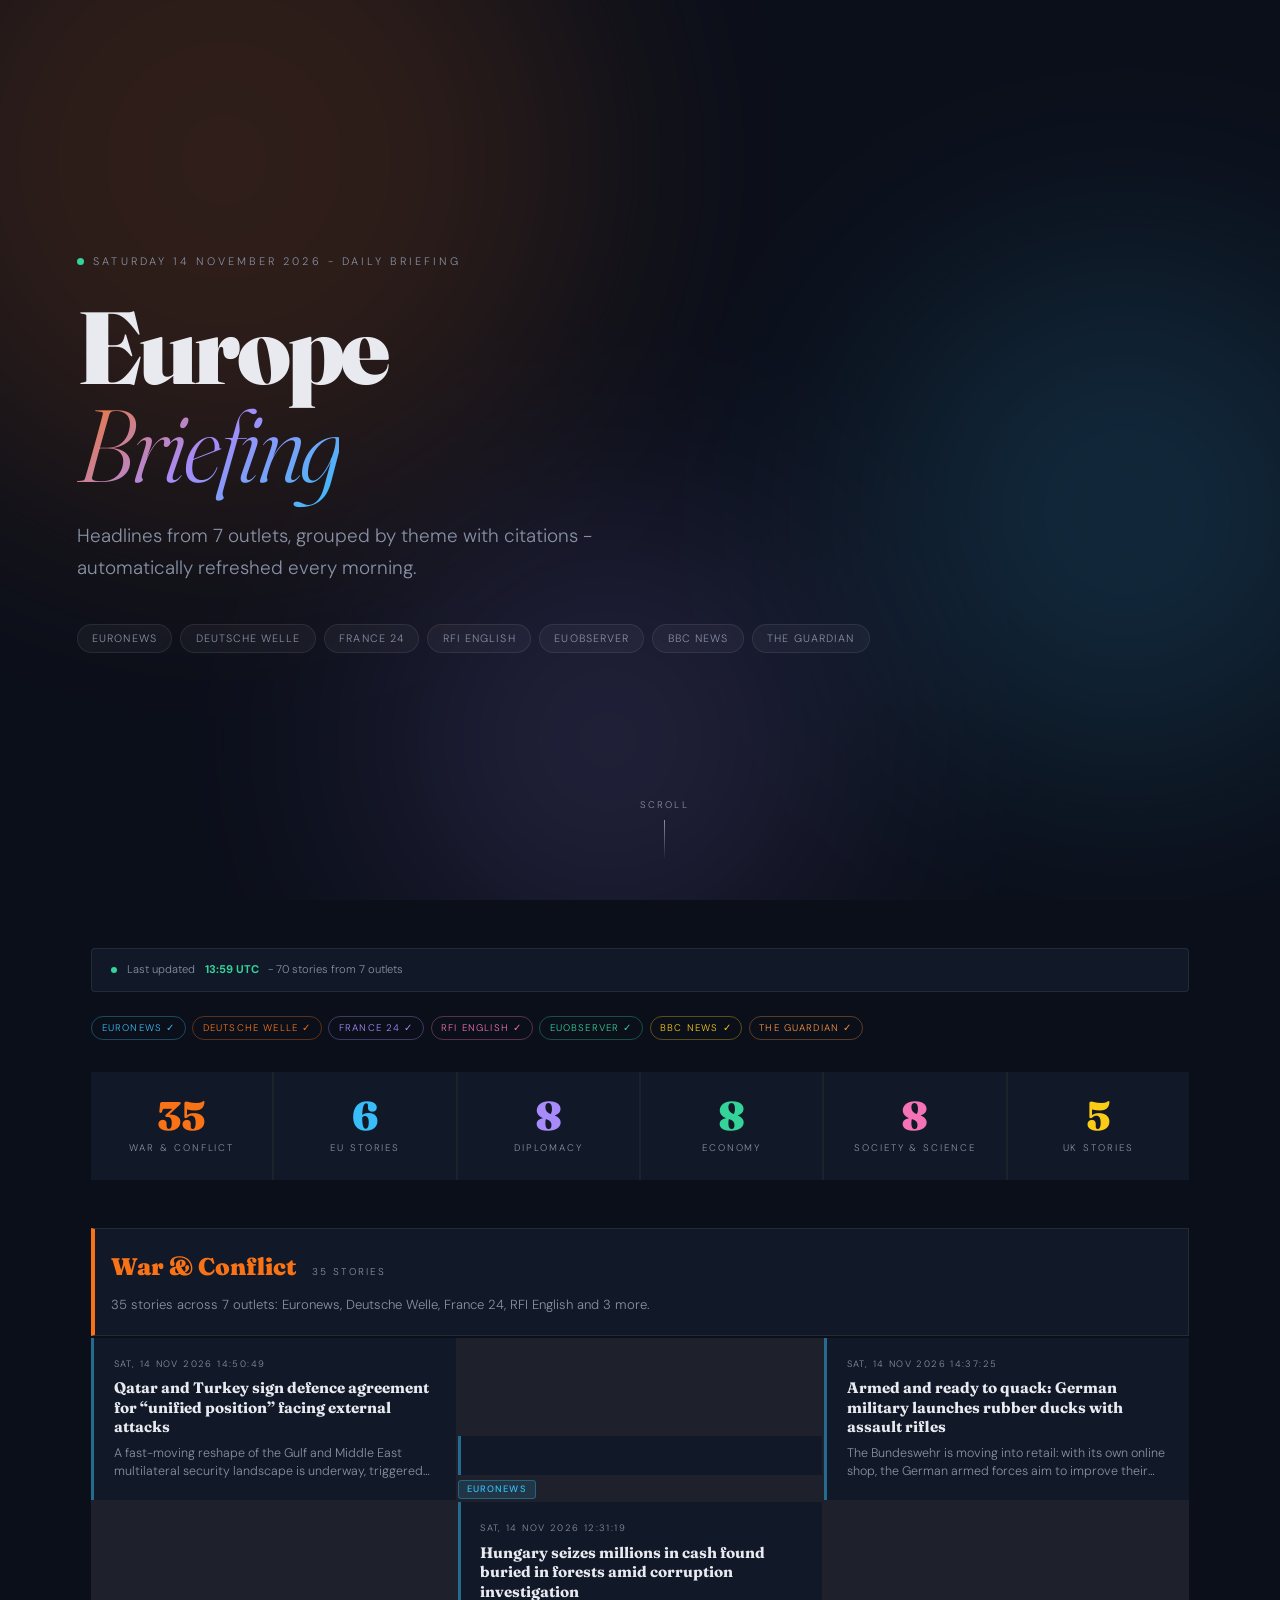
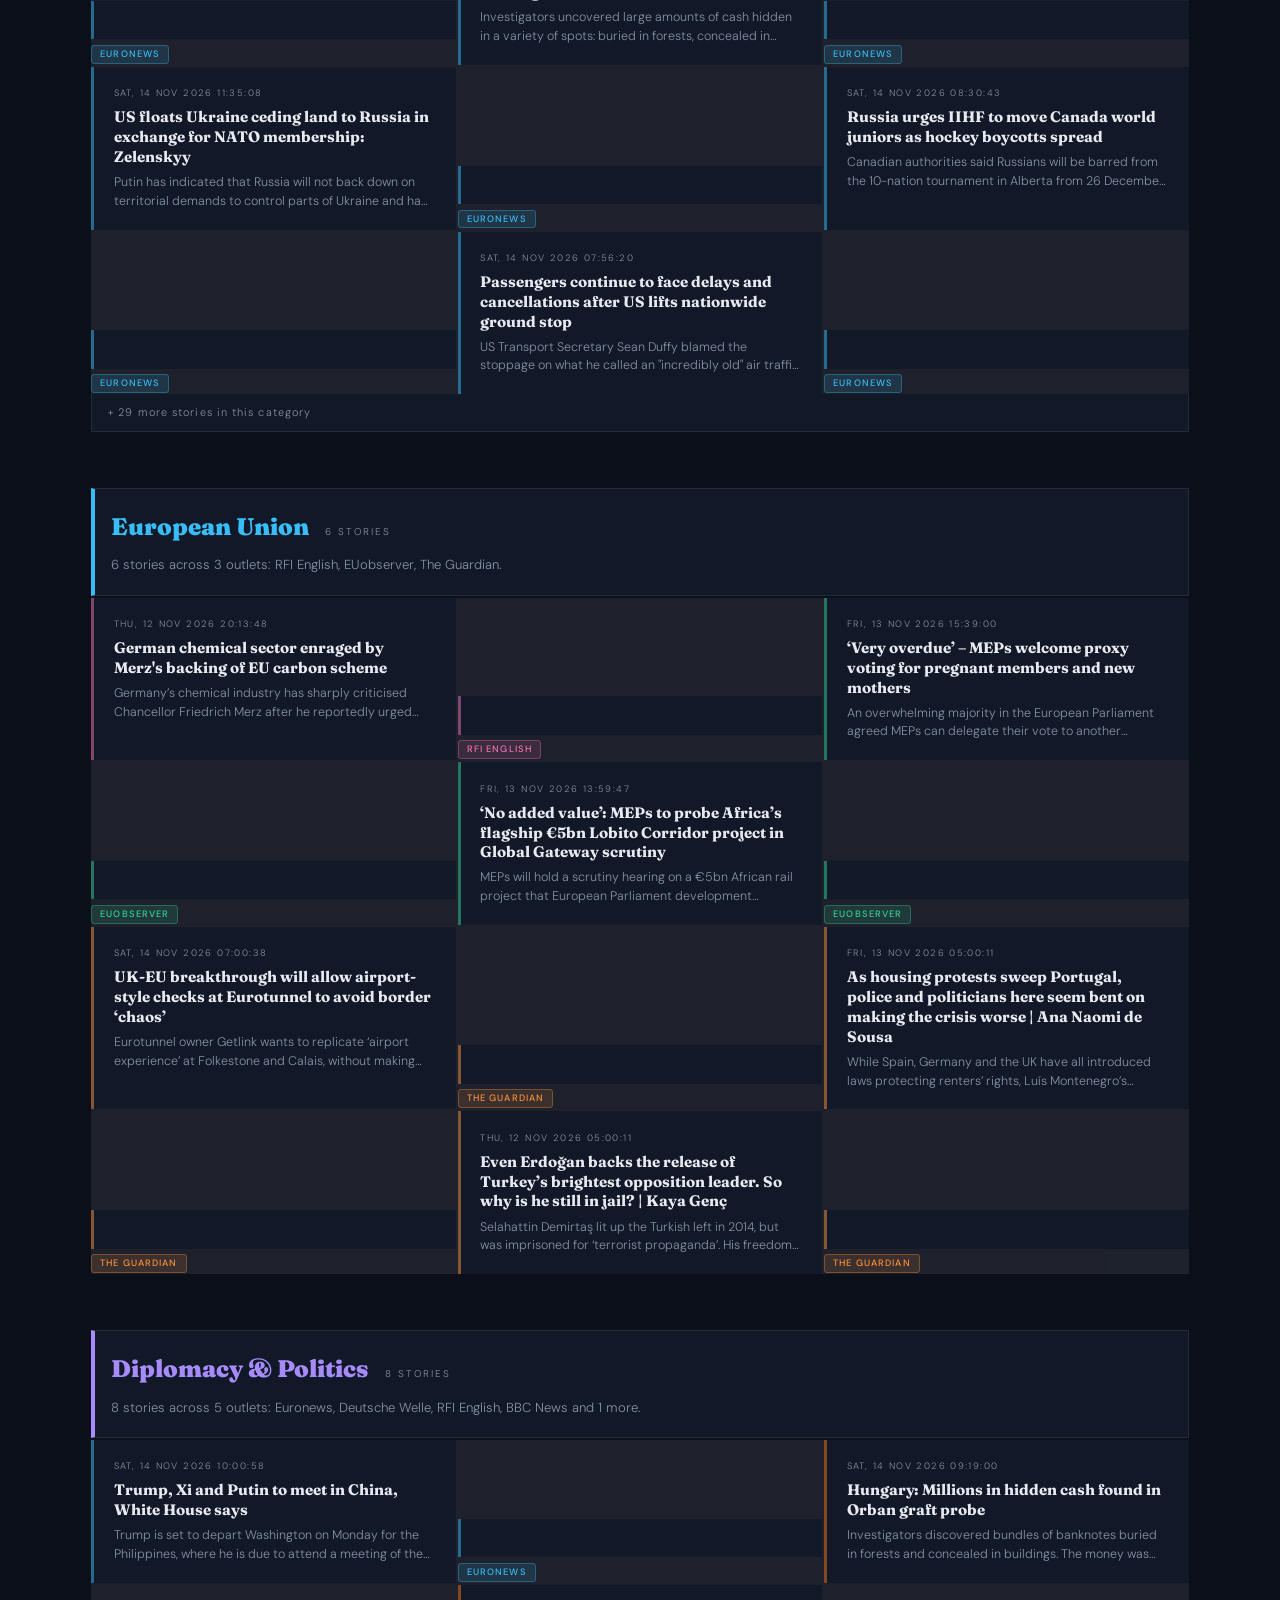
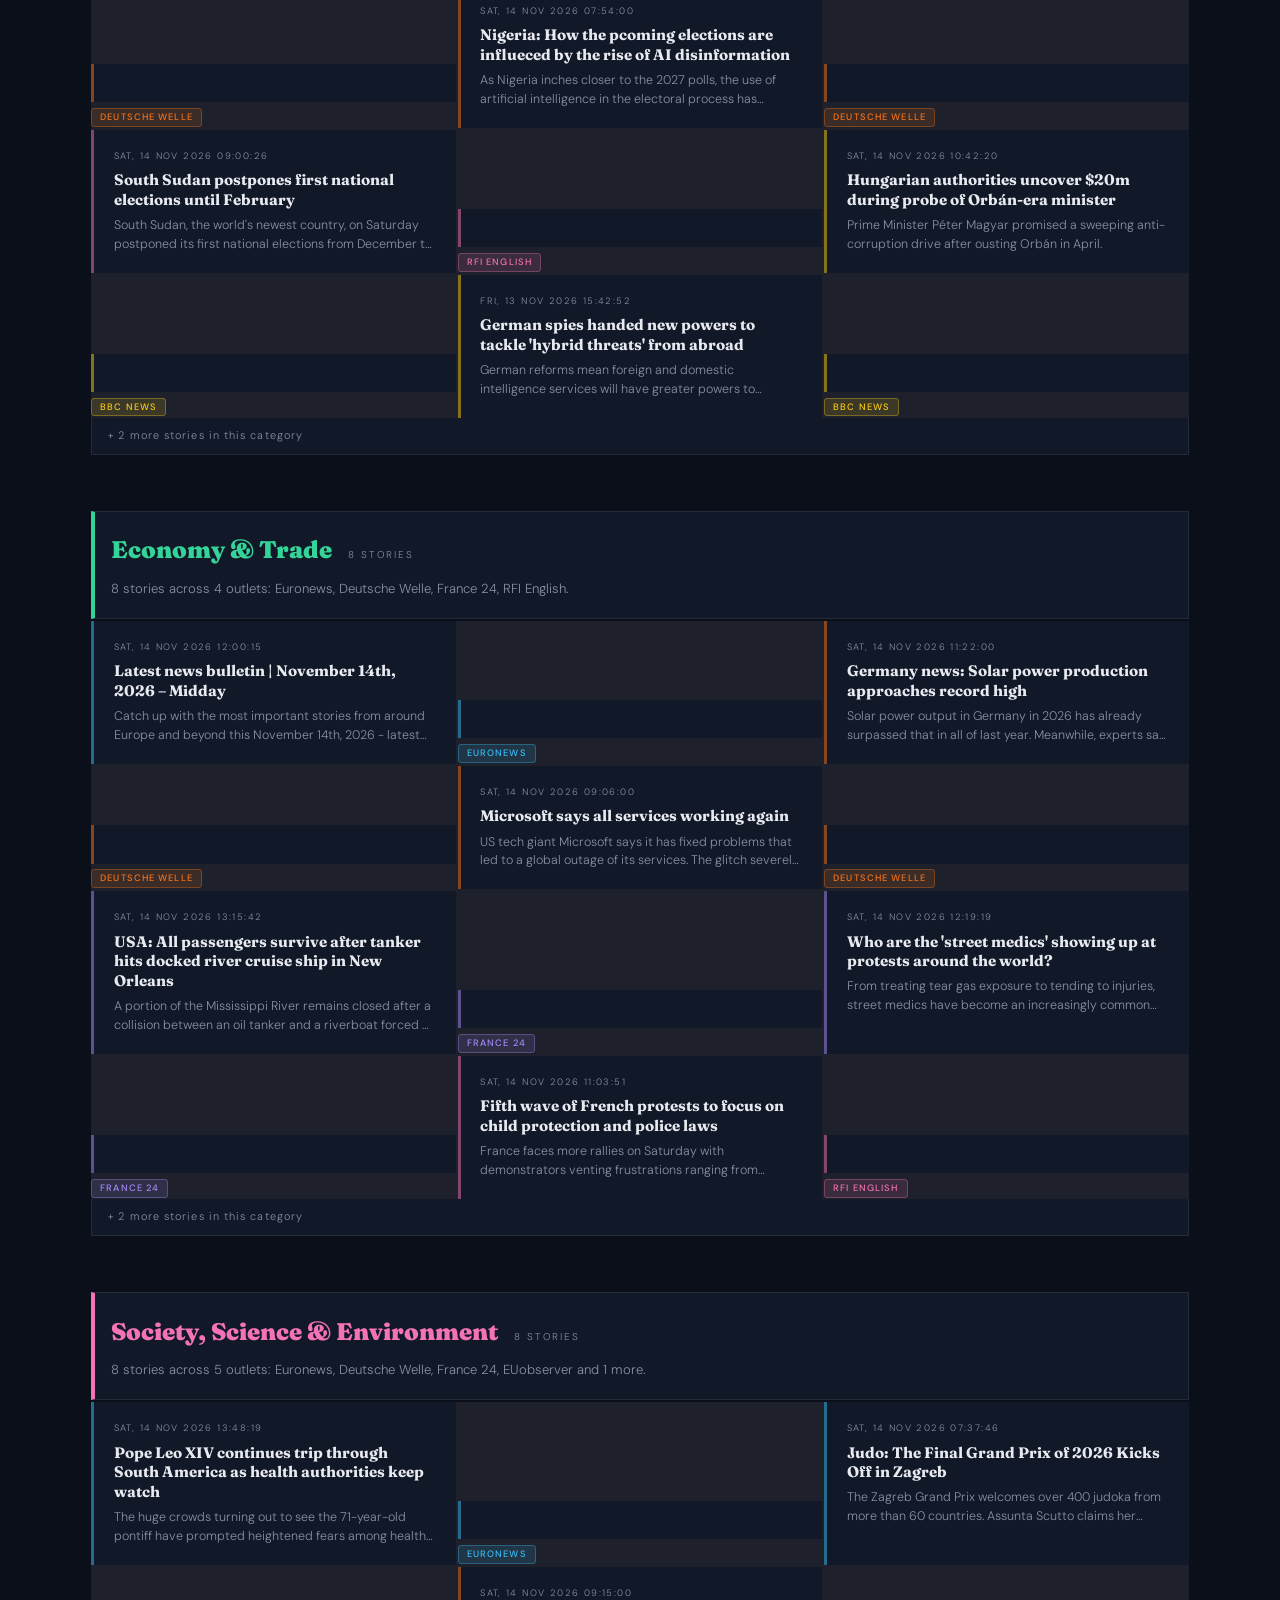
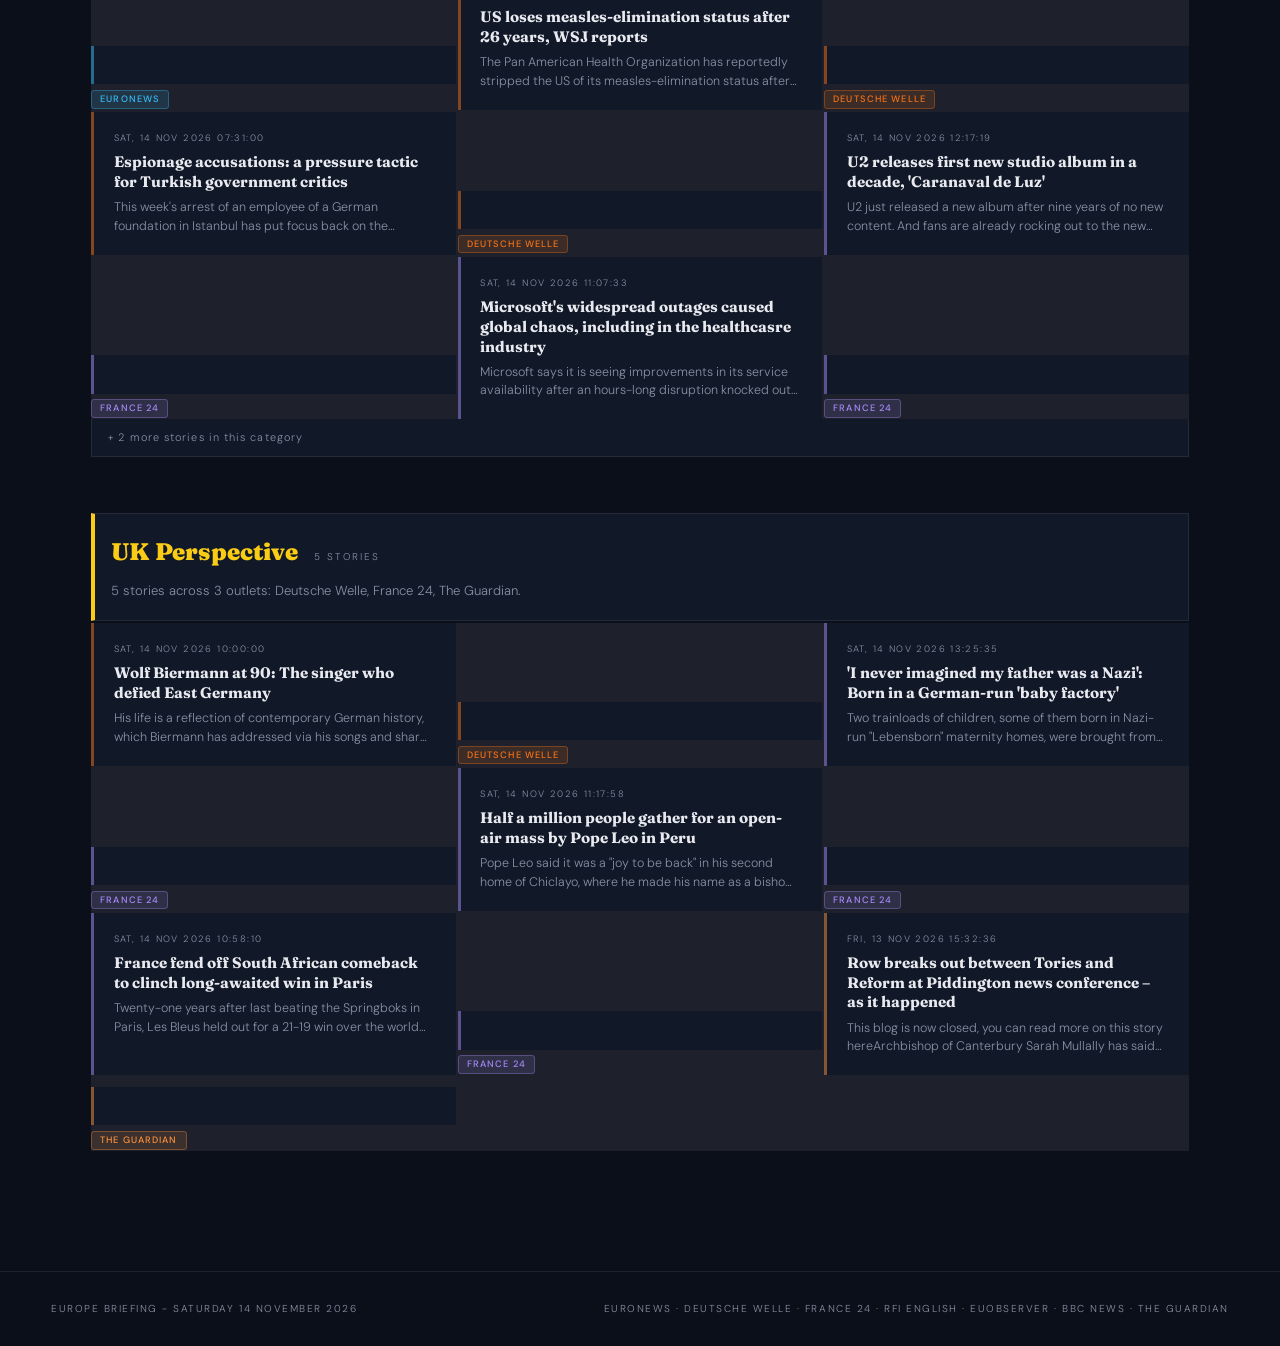
==== commit eb75895f: "Daily briefing update 2026-11-14" ====
--- a/index.html
+++ b/index.html
@@ -3,7 +3,7 @@
 <head>
 <meta charset="UTF-8">
 <meta name="viewport" content="width=device-width, initial-scale=1.0">
-<title>Europe Briefing - Friday 13 November 2026</title>
+<title>Europe Briefing - Saturday 14 November 2026</title>
 <link rel="preconnect" href="https://fonts.googleapis.com">
 <link href="https://fonts.googleapis.com/css2?family=Fraunces:ital,opsz,wght@0,9..144,300;0,9..144,700;0,9..144,900;1,9..144,400&family=DM+Sans:wght@300;400;500&display=swap" rel="stylesheet">
 <style>*, *::before, *::after { box-sizing: border-box; margin: 0; padding: 0; }
@@ -76,7 +76,7 @@
 <section class="hero">
 <div class="hero-bg-blobs"><div class="blob blob-1"></div><div class="blob blob-2"></div><div class="blob blob-3"></div></div>
 <div class="hero-inner">
-<div class="eyebrow"><span class="eyebrow-dot"></span>Friday 13 November 2026 - Daily Briefing</div>
+<div class="eyebrow"><span class="eyebrow-dot"></span>Saturday 14 November 2026 - Daily Briefing</div>
 <h1>Europe<br><em>Briefing</em></h1>
 <p class="hero-lead">Headlines from 7 outlets, grouped by theme with citations - automatically refreshed every morning.</p>
 <div class="source-pills"><a class="pill" href="https://www.euronews.com" target="_blank">Euronews</a><a class="pill" href="https://www.dw.com/en/" target="_blank">Deutsche Welle</a><a class="pill" href="https://www.france24.com/en/" target="_blank">France 24</a><a class="pill" href="https://www.rfi.fr/en" target="_blank">RFI English</a><a class="pill" href="https://euobserver.com" target="_blank">EUobserver</a><a class="pill" href="https://www.bbc.com/news" target="_blank">BBC News</a><a class="pill" href="https://www.theguardian.com" target="_blank">The Guardian</a></div>
@@ -85,13 +85,13 @@
 </section>
 <div class="main-wrap">
 <div class="status-bar">
-<div class="status-left"><span class="live-dot"></span>Last updated <strong>15:11 UTC</strong> - 70 stories from 7 outlets</div>
+<div class="status-left"><span class="live-dot"></span>Last updated <strong>13:59 UTC</strong> - 70 stories from 7 outlets</div>
 </div>
 <div class="source-status-row"><span class="src-status" style="color:#38bdf8;border-color:#38bdf855">Euronews &#10003;</span><span class="src-status" style="color:#f97316;border-color:#f9731655">Deutsche Welle &#10003;</span><span class="src-status" style="color:#a78bfa;border-color:#a78bfa55">France 24 &#10003;</span><span class="src-status" style="color:#f472b6;border-color:#f472b655">RFI English &#10003;</span><span class="src-status" style="color:#34d399;border-color:#34d39955">EUobserver &#10003;</span><span class="src-status" style="color:#facc15;border-color:#facc1555">BBC News &#10003;</span><span class="src-status" style="color:#fb923c;border-color:#fb923c55">The Guardian &#10003;</span></div>
-<div class="stats-row"><div class="stat-box"><div class="stat-num" style="color:#f97316">36</div><div class="stat-label">War &amp; Conflict</div></div><div class="stat-box"><div class="stat-num" style="color:#38bdf8">10</div><div class="stat-label">EU Stories</div></div><div class="stat-box"><div class="stat-num" style="color:#a78bfa">5</div><div class="stat-label">Diplomacy</div></div><div class="stat-box"><div class="stat-num" style="color:#34d399">2</div><div class="stat-label">Economy</div></div><div class="stat-box"><div class="stat-num" style="color:#f472b6">14</div><div class="stat-label">Society &amp; Science</div></div><div class="stat-box"><div class="stat-num" style="color:#facc15">3</div><div class="stat-label">UK Stories</div></div></div>
-<div class="theme-section" style="animation-delay:0.0s"><div class="theme-header" style="border-left:4px solid #f97316;padding-left:1rem"><div class="theme-title-row"><h2 class="theme-title" style="color:#f97316">War & Conflict</h2><span class="theme-count">36 stories</span></div><p class="theme-summary">36 stories across 7 outlets: Euronews, Deutsche Welle, France 24, RFI English and 3 more.</p></div><div class="stories-grid"><a class="story-card" href="https://www.euronews.com/2026/11/13/kallas-says-russians-dont-want-me-as-eu-envoy-for-peace-talks" target="_blank" rel="noopener" style="--src-color:#38bdf8"><div class="card-date">Fri, 13 Nov 2026 15:13:04</div><div class="card-title">Kallas says 'Russians don't want me' as EU envoy for peace talks</div><div class="card-desc">Kaja Kallas has made a strong push to be appointed special EU envoy for the peace negotiations. But "Russians do not want me", she added.</div><div class="card-footer"><a class="citation" href="https://www.euronews.com" target="_blank" rel="noopener" style="background:#38bdf822;color:#38bdf8;border:1px solid #38bdf855">Euronews</a></div></a><a class="story-card" href="https://www.euronews.com/video/2026/11/13/turkey-six-metre-trojan-horse-spills-plastic-waste-at-cop31" target="_blank" rel="noopener" style="--src-color:#38bdf8"><div class="card-date">Fri, 13 Nov 2026 14:36:10</div><div class="card-title">Turkey: Six-metre Trojan Horse spills plastic waste at COP31</div><div class="card-desc">A giant Trojan Horse overflowing with plastic waste has appeared in Antalya as Greenpeace International staged a striking environmental protest during the COP31 climate summit. Cre...</div><div class="card-footer"><a class="citation" href="https://www.euronews.com" target="_blank" rel="noopener" style="background:#38bdf822;color:#38bdf8;border:1px solid #38bdf855">Euronews</a></div></a><a class="story-card" href="https://www.euronews.com/2026/11/13/from-ukraine-peace-to-europes-future-how-russia-is-shifting-the-debate" target="_blank" rel="noopener" style="--src-color:#38bdf8"><div class="card-date">Fri, 13 Nov 2026 13:43:22</div><div class="card-title">From Ukraine peace to Europe's future: How Russia is shifting the debate</div><div class="card-desc">As talks to end Russia’s war in Ukraine make little progress, Moscow is pushing for a wider deal on Europe’s security, raising fears that the Kremlin is seeking to reshape the cont...</div><div class="card-footer"><a class="citation" href="https://www.euronews.com" target="_blank" rel="noopener" style="background:#38bdf822;color:#38bdf8;border:1px solid #38bdf855">Euronews</a></div></a><a class="story-card" href="https://www.euronews.com/2026/11/13/at-least-three-killed-and-more-than-20-injured-in-russian-strikes-on-ukraine" target="_blank" rel="noopener" style="--src-color:#38bdf8"><div class="card-date">Fri, 13 Nov 2026 13:01:50</div><div class="card-title">At least three killed and more than 20 injured in Russian strikes on Ukraine</div><div class="card-desc">It comes as Ukrainian President Volodymyr Zelenskyy wrapped up a meeting with US special envoys Steve Witkoff and Jared Kushner in Ireland on Thursday.</div><div class="card-footer"><a class="citation" href="https://www.euronews.com" target="_blank" rel="noopener" style="background:#38bdf822;color:#38bdf8;border:1px solid #38bdf855">Euronews</a></div></a><a class="story-card" href="https://www.euronews.com/video/2026/11/13/ukraine-russian-drone-attacks-hit-kyiv-hospital-leave-one-dead-in-odesa" target="_blank" rel="noopener" style="--src-color:#38bdf8"><div class="card-date">Fri, 13 Nov 2026 11:46:23</div><div class="card-title">Ukraine: Russian drone attacks hit Kyiv hospital, leave two dead in Odesa</div><div class="card-desc">Russian overnight attacks on Ukraine killed at least two person in Odesa and injured another at a hospital in Kyiv. Rescuers evacuated patients, including people using wheelchairs ...</div><div class="card-footer"><a class="citation" href="https://www.euronews.com" target="_blank" rel="noopener" style="background:#38bdf822;color:#38bdf8;border:1px solid #38bdf855">Euronews</a></div></a><a class="story-card" href="https://www.dw.com/en/ukraine-updates-russia-hit-with-second-car-bomb-attack-in-two-days/live-79937459?maca=en-rss-en-all-1573-xml-mrss" target="_blank" rel="noopener" style="--src-color:#f97316"><div class="card-date">Fri, 13 Nov 2026 10:00:00</div><div class="card-title">Ukraine updates: Russia hit with second car bomb attack in two days</div><div class="card-desc">A second car bomb in two days exploded in Moscow, targeting an exiled Ukrainian political aide, according to Russian media. Meanwhile, Ukraine and Russia exchanged deadly strikes o...</div><div class="card-footer"><a class="citation" href="https://www.dw.com/en/" target="_blank" rel="noopener" style="background:#f9731622;color:#f97316;border:1px solid #f9731655">Deutsche Welle</a></div></a></div><div class="more-count">+ 30 more stories in this category</div></div><div class="theme-section" style="animation-delay:0.1s"><div class="theme-header" style="border-left:4px solid #38bdf8;padding-left:1rem"><div class="theme-title-row"><h2 class="theme-title" style="color:#38bdf8">European Union</h2><span class="theme-count">10 stories</span></div><p class="theme-summary">10 stories across 5 outlets: Euronews, Deutsche Welle, RFI English, EUobserver and 1 more.</p></div><div class="stories-grid"><a class="story-card" href="https://www.euronews.com/2026/11/13/how-a-new-green-energy-corridor-from-the-caspian-sea-could-help-eastern-europe-kick-fossil" target="_blank" rel="noopener" style="--src-color:#38bdf8"><div class="card-date">Fri, 13 Nov 2026 11:56:07</div><div class="card-title">How a new ‘green energy corridor’ from the Caspian Sea could help Eastern Europe kick fossil fuels</div><div class="card-desc">The partnership signed at the COP31 climate summit aims to transform Azerbaijan into an interregional electricity hub.</div><div class="card-footer"><a class="citation" href="https://www.euronews.com" target="_blank" rel="noopener" style="background:#38bdf822;color:#38bdf8;border:1px solid #38bdf855">Euronews</a></div></a><a class="story-card" href="https://www.dw.com/en/eu-leaders-gather-for-first-ever-ai-summit/a-79937463?maca=en-rss-en-all-1573-xml-mrss" target="_blank" rel="noopener" style="--src-color:#f97316"><div class="card-date">Fri, 13 Nov 2026 10:21:00</div><div class="card-title">EU leaders gather for first ever AI summit</div><div class="card-desc">The summit comes as worries about the artificial intelligence's global impact mount and Europe seeks a role in its development and regulation.</div><div class="card-footer"><a class="citation" href="https://www.dw.com/en/" target="_blank" rel="noopener" style="background:#f9731622;color:#f97316;border:1px solid #f9731655">Deutsche Welle</a></div></a><a class="story-card" href="https://www.dw.com/en/germany-news-parliament-agrees-on-debt-laden-2027-budget/live-79936897?maca=en-rss-en-all-1573-xml-mrss" target="_blank" rel="noopener" style="--src-color:#f97316"><div class="card-date">Fri, 13 Nov 2026 08:52:00</div><div class="card-title">Germany news: Parliament agrees on debt-laden 2027 budget</div><div class="card-desc">The budget committee in the Bundestag worked into the night to sign off on next year's spending plans. These include levels of new debt only eclipsed once, at the height of the COV...</div><div class="card-footer"><a class="citation" href="https://www.dw.com/en/" target="_blank" rel="noopener" style="background:#f9731622;color:#f97316;border:1px solid #f9731655">Deutsche Welle</a></div></a><a class="story-card" href="https://www.rfi.fr/en/environment/20261112-german-chemical-sector-enraged-by-merz-s-backing-of-eu-carbon-scheme" target="_blank" rel="noopener" style="--src-color:#f472b6"><div class="card-date">Thu, 12 Nov 2026 20:13:48</div><div class="card-title">German chemical sector enraged by Merz's backing of EU carbon scheme</div><div class="card-desc">Germany’s chemical industry has sharply criticised Chancellor Friedrich Merz after he reportedly urged the European Commission to press ahead with the European Union’s expanded car...</div><div class="card-footer"><a class="citation" href="https://www.rfi.fr/en" target="_blank" rel="noopener" style="background:#f472b622;color:#f472b6;border:1px solid #f472b655">RFI English</a></div></a><a class="story-card" href="https://www.rfi.fr/en/environment/20261112-africa-s-push-to-triple-adaptation-finance-left-off-official-cop31-agenda" target="_blank" rel="noopener" style="--src-color:#f472b6"><div class="card-date">Thu, 12 Nov 2026 06:23:49</div><div class="card-title">African push to triple climate adaptation finance left off Cop31 agenda</div><div class="card-desc">African countries’ proposal to triple finance for adaptation to the effects of climate change has been left off the agenda at the United Nations climate summit Cop31, currently und...</div><div class="card-footer"><a class="citation" href="https://www.rfi.fr/en" target="_blank" rel="noopener" style="background:#f472b622;color:#f472b6;border:1px solid #f472b655">RFI English</a></div></a><a class="story-card" href="https://euobserver.com/248791/no-added-value-meps-to-probe-africas-flagship-e5bn-lobito-corridor-project-in-global-gateway-scrutiny/" target="_blank" rel="noopener" style="--src-color:#34d399"><div class="card-date">Fri, 13 Nov 2026 13:59:47</div><div class="card-title">‘No added value’: MEPs to probe Africa’s flagship €5bn Lobito Corridor project in Global Gateway scrutiny</div><div class="card-desc">MEPs will hold a scrutiny hearing on a €5bn African rail project that European Parliament development committee chair Barry Andrews says has "no value added."</div><div class="card-footer"><a class="citation" href="https://euobserver.com" target="_blank" rel="noopener" style="background:#34d39922;color:#34d399;border:1px solid #34d39955">EUobserver</a></div></a></div><div class="more-count">+ 4 more stories in this category</div></div><div class="theme-section" style="animation-delay:0.2s"><div class="theme-header" style="border-left:4px solid #a78bfa;padding-left:1rem"><div class="theme-title-row"><h2 class="theme-title" style="color:#a78bfa">Diplomacy & Politics</h2><span class="theme-count">5 stories</span></div><p class="theme-summary">5 stories across 2 outlets: Deutsche Welle, France 24.</p></div><div class="stories-grid"><a class="story-card" href="https://www.dw.com/en/indonesia-s-wiretapping-scandal-opens-a-political-fault-line/a-79939753?maca=en-rss-en-all-1573-xml-mrss" target="_blank" rel="noopener" style="--src-color:#f97316"><div class="card-date">Fri, 13 Nov 2026 14:29:00</div><div class="card-title">Indonesia's wiretapping scandal opens a political fault line</div><div class="card-desc">Senior police officers are accused of illegally monitoring President Prabowo Subianto, exposing rival networks within Indonesia's security establishment and renewing concerns about...</div><div class="card-footer"><a class="citation" href="https://www.dw.com/en/" target="_blank" rel="noopener" style="background:#f9731622;color:#f97316;border:1px solid #f9731655">Deutsche Welle</a></div></a><a class="story-card" href="https://www.dw.com/en/is-the-ai-bubble-bursting-just-as-anthropic-goes-public/a-79896537?maca=en-rss-en-all-1573-xml-mrss" target="_blank" rel="noopener" style="--src-color:#f97316"><div class="card-date">Fri, 13 Nov 2026 12:27:00</div><div class="card-title">Is the AI bubble bursting just as Anthropic goes public?</div><div class="card-desc">The sharp sell-off in tech stocks after the US midterms has cast doubt on Anthropic's looming IPO. Yet with hundreds of billions still being invested, some think the AI party is st...</div><div class="card-footer"><a class="citation" href="https://www.dw.com/en/" target="_blank" rel="noopener" style="background:#f9731622;color:#f97316;border:1px solid #f9731655">Deutsche Welle</a></div></a><a class="story-card" href="https://www.dw.com/en/after-suffering-its-worst-election-result-what-s-next-for-the-anc-and-for-south-africa/a-79929902?maca=en-rss-en-all-1573-xml-mrss" target="_blank" rel="noopener" style="--src-color:#f97316"><div class="card-date">Fri, 13 Nov 2026 08:33:00</div><div class="card-title">After suffering its worst election result, what's next for the ANC — and for South Africa?</div><div class="card-desc">A crushing local election result across the country has left South Africa's ruling ANC searching for answers. Experts say the vote reflects public frustration with service delivery...</div><div class="card-footer"><a class="citation" href="https://www.dw.com/en/" target="_blank" rel="noopener" style="background:#f9731622;color:#f97316;border:1px solid #f9731655">Deutsche Welle</a></div></a><a class="story-card" href="https://www.france24.com/en/tv-shows/scoop/20261113-what-does-the-blue-tsunami-mean-for-us-media" target="_blank" rel="noopener" style="--src-color:#a78bfa"><div class="card-date">Fri, 13 Nov 2026 14:22:06</div><div class="card-title">What does the 'Blue Tsunami' mean for US media?</div><div class="card-desc">This week, FRANCE 24's media show Scoop looks at the impact of the midterm elections in the United States. While the results are being reckoned with by Republicans and celebrated b...</div><div class="card-footer"><a class="citation" href="https://www.france24.com/en/" target="_blank" rel="noopener" style="background:#a78bfa22;color:#a78bfa;border:1px solid #a78bfa55">France 24</a></div></a><a class="story-card" href="https://www.france24.com/en/tv-shows/focus/20261113-the-scourge-of-femicide-in-mexico-impunity-reigns-in-state-of-morelos" target="_blank" rel="noopener" style="--src-color:#a78bfa"><div class="card-date">Fri, 13 Nov 2026 12:38:35</div><div class="card-title">The scourge of femicide in Mexico: Impunity reigns in state of Morelos</div><div class="card-desc">When Claudia Sheinbaum became Mexico's first female president in 2024, she pledged to tackle violence against women. And while femicides have fallen since she took office, the numb...</div><div class="card-footer"><a class="citation" href="https://www.france24.com/en/" target="_blank" rel="noopener" style="background:#a78bfa22;color:#a78bfa;border:1px solid #a78bfa55">France 24</a></div></a></div></div><div class="theme-section" style="animation-delay:0.30000000000000004s"><div class="theme-header" style="border-left:4px solid #34d399;padding-left:1rem"><div class="theme-title-row"><h2 class="theme-title" style="color:#34d399">Economy & Trade</h2><span class="theme-count">2 stories</span></div><p class="theme-summary">2 stories across 2 outlets: Euronews, RFI English.</p></div><div class="stories-grid"><a class="story-card" href="https://www.euronews.com/video/2026/11/13/latest-news-bulletin-november-13th-2026-midday" target="_blank" rel="noopener" style="--src-color:#38bdf8"><div class="card-date">Fri, 13 Nov 2026 12:00:15</div><div class="card-title">Latest news bulletin | November 13th, 2026 – Midday</div><div class="card-desc">Catch up with the most important stories from around Europe and beyond this November 13th, 2026 - latest news, breaking news, World, Business, Entertainment, Politics, Culture, Tra...</div><div class="card-footer"><a class="citation" href="https://www.euronews.com" target="_blank" rel="noopener" style="background:#38bdf822;color:#38bdf8;border:1px solid #38bdf855">Euronews</a></div></a><a class="story-card" href="https://www.rfi.fr/en/science-and-technology/20261113-global-microsoft-outage-knocks-out-outlook-and-other-services" target="_blank" rel="noopener" style="--src-color:#f472b6"><div class="card-date">Fri, 13 Nov 2026 12:34:23</div><div class="card-title">Global Microsoft outage knocks out Outlook and other services</div><div class="card-desc">Microsoft’s Outlook email service has been down since late on Thursday, disrupting businesses and government agencies in 74 countries and territories. On Friday the company said th...</div><div class="card-footer"><a class="citation" href="https://www.rfi.fr/en" target="_blank" rel="noopener" style="background:#f472b622;color:#f472b6;border:1px solid #f472b655">RFI English</a></div></a></div></div><div class="theme-section" style="animation-delay:0.4s"><div class="theme-header" style="border-left:4px solid #f472b6;padding-left:1rem"><div class="theme-title-row"><h2 class="theme-title" style="color:#f472b6">Society, Science & Environment</h2><span class="theme-count">14 stories</span></div><p class="theme-summary">14 stories across 7 outlets: Euronews, Deutsche Welle, France 24, RFI English and 3 more.</p></div><div class="stories-grid"><a class="story-card" href="https://www.euronews.com/video/2026/11/13/north-macedonia-kriva-palanka-seeks-help-over-1000-free-roaming-cows" target="_blank" rel="noopener" style="--src-color:#38bdf8"><div class="card-date">Fri, 13 Nov 2026 15:04:11</div><div class="card-title">North Macedonia: Kriva Palanka seeks help over 1,000 free-roaming cows</div><div class="card-desc">More than 1,000 cows are roaming freely through Kriva Palanka in North Macedonia, damaging property and alarming residents. The mayor wants the government to declare a 30-day state...</div><div class="card-footer"><a class="citation" href="https://www.euronews.com" target="_blank" rel="noopener" style="background:#38bdf822;color:#38bdf8;border:1px solid #38bdf855">Euronews</a></div></a><a class="story-card" href="https://www.euronews.com/2026/11/13/the-right-to-a-home-spains-cooperative-answer-to-the-housing-crisis" target="_blank" rel="noopener" style="--src-color:#38bdf8"><div class="card-date">Fri, 13 Nov 2026 15:00:56</div><div class="card-title">The right to a home: Spain’s cooperative answer to the housing crisis</div><div class="card-desc">As Spain faces a deepening housing crisis, a Barcelona-based cooperative offers an alternative to renting and buying. Its non-profit, right-to-use model provides affordable, long-t...</div><div class="card-footer"><a class="citation" href="https://www.euronews.com" target="_blank" rel="noopener" style="background:#38bdf822;color:#38bdf8;border:1px solid #38bdf855">Euronews</a></div></a><a class="story-card" href="https://www.dw.com/en/germany-s-nmecha-won-t-repeat-controversial-goal-celebration/a-79937994?maca=en-rss-en-all-1573-xml-mrss" target="_blank" rel="noopener" style="--src-color:#f97316"><div class="card-date">Fri, 13 Nov 2026 11:04:00</div><div class="card-title">Germany's Nmecha won't repeat controversial goal celebration</div><div class="card-desc">Germany head coach Jürgen Klopp says that midfielder Felix Nmecha will not repeat a goal celebration that sparked controversy over the past week. Germany are set to face Serbia and...</div><div class="card-footer"><a class="citation" href="https://www.dw.com/en/" target="_blank" rel="noopener" style="background:#f9731622;color:#f97316;border:1px solid #f9731655">Deutsche Welle</a></div></a><a class="story-card" href="https://www.dw.com/en/could-lack-of-money-sink-tfff-rainforest-fund-before-it-even-launches/a-79878673?maca=en-rss-en-all-1573-xml-mrss" target="_blank" rel="noopener" style="--src-color:#f97316"><div class="card-date">Fri, 13 Nov 2026 08:12:00</div><div class="card-title">Could lack of money sink TFFF rainforest fund before it even launches?</div><div class="card-desc">The TFFF rainforest fund aims to make forest conservation more profitable than deforestation. But a lack of money may prevent it from getting off the ground.</div><div class="card-footer"><a class="citation" href="https://www.dw.com/en/" target="_blank" rel="noopener" style="background:#f9731622;color:#f97316;border:1px solid #f9731655">Deutsche Welle</a></div></a><a class="story-card" href="https://www.france24.com/en/video/20261113-devastated-wasteland-haitian-security-forces-regain-control-of-stadium-from-gangs" target="_blank" rel="noopener" style="--src-color:#a78bfa"><div class="card-date">Fri, 13 Nov 2026 14:37:07</div><div class="card-title">'Devastated wasteland': Haitian security forces regain control of stadium from gangs</div><div class="card-desc">Haitian security forces said they have regained control of the country's main stadium, wresting it back from the gangs that have been using it for the past two years. They were ass...</div><div class="card-footer"><a class="citation" href="https://www.france24.com/en/" target="_blank" rel="noopener" style="background:#a78bfa22;color:#a78bfa;border:1px solid #a78bfa55">France 24</a></div></a><a class="story-card" href="https://www.france24.com/en/technology/20261113-major-microsoft-outlook-outage-disrupts-services-in-74-countries" target="_blank" rel="noopener" style="--src-color:#a78bfa"><div class="card-date">Fri, 13 Nov 2026 14:02:01</div><div class="card-title">🔴 Live: Microsoft reports 'improvements' to Outlook services in North America, Europe</div><div class="card-footer"><a class="citation" href="https://www.france24.com/en/" target="_blank" rel="noopener" style="background:#a78bfa22;color:#a78bfa;border:1px solid #a78bfa55">France 24</a></div></a></div><div class="more-count">+ 8 more stories in this category</div></div><div class="theme-section" style="animation-delay:0.5s"><div class="theme-header" style="border-left:4px solid #facc15;padding-left:1rem"><div class="theme-title-row"><h2 class="theme-title" style="color:#facc15">UK Perspective</h2><span class="theme-count">3 stories</span></div><p class="theme-summary">3 stories across 3 outlets: Euronews, BBC News, The Guardian.</p></div><div class="stories-grid"><a class="story-card" href="https://www.euronews.com/video/2026/11/13/uk-christmas-at-kew-2026-unveils-spectacular-light-trail-in-london" target="_blank" rel="noopener" style="--src-color:#38bdf8"><div class="card-date">Fri, 13 Nov 2026 15:46:52</div><div class="card-title">UK: Christmas at Kew 2026 unveils spectacular light trail in London</div><div class="card-desc">London's Kew Gardens has unveiled a dazzling Christmas light trail featuring more than a million lights and 24 installations. A spectacular new fountain and laser show takes centre...</div><div class="card-footer"><a class="citation" href="https://www.euronews.com" target="_blank" rel="noopener" style="background:#38bdf822;color:#38bdf8;border:1px solid #38bdf855">Euronews</a></div></a><a class="story-card" href="https://www.bbc.co.uk/news/articles/cvglr28re6n9o?at_medium=RSS&at_campaign=rss" target="_blank" rel="noopener" style="--src-color:#facc15"><div class="card-date">Wed, 11 Nov 2026 22:34:37</div><div class="card-title">British soldier charged with rape of woman serving in Cyprus</div><div class="card-desc">L/Cpl Nicholas Horne, serving in the Highlanders, was arrested and charged in October.</div><div class="card-footer"><a class="citation" href="https://www.bbc.com/news" target="_blank" rel="noopener" style="background:#facc1522;color:#facc15;border:1px solid #facc1555">BBC News</a></div></a><a class="story-card" href="https://www.theguardian.com/politics/live/2026/nov/13/uk-eu-post-brexit-deal-relationship-trade-food-standards-committee-latest-news-updates" target="_blank" rel="noopener" style="--src-color:#fb923c"><div class="card-date">Fri, 13 Nov 2026 14:39:18</div><div class="card-title">Row breaks out between Tories and Reform at Piddington news conference – UK politics live</div><div class="card-desc">United front is short-lived as Zia Yusuf and Chris Philp bicker in front of residents and camerasArchbishop of Canterbury Sarah Mullally has said “people are seeking meaning, conne...</div><div class="card-footer"><a class="citation" href="https://www.theguardian.com" target="_blank" rel="noopener" style="background:#fb923c22;color:#fb923c;border:1px solid #fb923c55">The Guardian</a></div></a></div></div></div>
+<div class="stats-row"><div class="stat-box"><div class="stat-num" style="color:#f97316">35</div><div class="stat-label">War &amp; Conflict</div></div><div class="stat-box"><div class="stat-num" style="color:#38bdf8">6</div><div class="stat-label">EU Stories</div></div><div class="stat-box"><div class="stat-num" style="color:#a78bfa">8</div><div class="stat-label">Diplomacy</div></div><div class="stat-box"><div class="stat-num" style="color:#34d399">8</div><div class="stat-label">Economy</div></div><div class="stat-box"><div class="stat-num" style="color:#f472b6">8</div><div class="stat-label">Society &amp; Science</div></div><div class="stat-box"><div class="stat-num" style="color:#facc15">5</div><div class="stat-label">UK Stories</div></div></div>
+<div class="theme-section" style="animation-delay:0.0s"><div class="theme-header" style="border-left:4px solid #f97316;padding-left:1rem"><div class="theme-title-row"><h2 class="theme-title" style="color:#f97316">War & Conflict</h2><span class="theme-count">35 stories</span></div><p class="theme-summary">35 stories across 7 outlets: Euronews, Deutsche Welle, France 24, RFI English and 3 more.</p></div><div class="stories-grid"><a class="story-card" href="https://www.euronews.com/2026/11/14/qatar-and-turkey-sign-defence-agreement-for-unified-position-facing-external-attacks" target="_blank" rel="noopener" style="--src-color:#38bdf8"><div class="card-date">Sat, 14 Nov 2026 14:50:49</div><div class="card-title">Qatar and Turkey sign defence agreement for “unified position” facing external attacks</div><div class="card-desc">A fast-moving reshape of the Gulf and Middle East multilateral security landscape is underway, triggered by the Iran war and the US signals that it is adapting its long-standing se...</div><div class="card-footer"><a class="citation" href="https://www.euronews.com" target="_blank" rel="noopener" style="background:#38bdf822;color:#38bdf8;border:1px solid #38bdf855">Euronews</a></div></a><a class="story-card" href="https://www.euronews.com/2026/11/14/armed-and-ready-to-quack-german-military-launches-rubber-ducks-with-assault-rifles" target="_blank" rel="noopener" style="--src-color:#38bdf8"><div class="card-date">Sat, 14 Nov 2026 14:37:25</div><div class="card-title">Armed and ready to quack: German military launches rubber ducks with assault rifles</div><div class="card-desc">The Bundeswehr is moving into retail: with its own online shop, the German armed forces aim to improve their public image and establish themselves as a brand. The launch range incl...</div><div class="card-footer"><a class="citation" href="https://www.euronews.com" target="_blank" rel="noopener" style="background:#38bdf822;color:#38bdf8;border:1px solid #38bdf855">Euronews</a></div></a><a class="story-card" href="https://www.euronews.com/2026/11/14/hungary-seizes-millions-in-cash-found-buried-in-forests-amid-corruption-investigation" target="_blank" rel="noopener" style="--src-color:#38bdf8"><div class="card-date">Sat, 14 Nov 2026 12:31:19</div><div class="card-title">Hungary seizes millions in cash found buried in forests amid corruption investigation</div><div class="card-desc">Investigators uncovered large amounts of cash hidden in a variety of spots: buried in forests, concealed in agricultural buildings and warehouses, stashed inside residential proper...</div><div class="card-footer"><a class="citation" href="https://www.euronews.com" target="_blank" rel="noopener" style="background:#38bdf822;color:#38bdf8;border:1px solid #38bdf855">Euronews</a></div></a><a class="story-card" href="https://www.euronews.com/2026/11/14/us-floats-ukraine-ceding-land-to-russia-in-exchange-for-nato-membership-zelenskyy" target="_blank" rel="noopener" style="--src-color:#38bdf8"><div class="card-date">Sat, 14 Nov 2026 11:35:08</div><div class="card-title">US floats Ukraine ceding land to Russia in exchange for NATO membership: Zelenskyy</div><div class="card-desc">Putin has indicated that Russia will not back down on territorial demands to control parts of Ukraine and has rejected the idea of foreign peacekeeping troops being deployed in the...</div><div class="card-footer"><a class="citation" href="https://www.euronews.com" target="_blank" rel="noopener" style="background:#38bdf822;color:#38bdf8;border:1px solid #38bdf855">Euronews</a></div></a><a class="story-card" href="https://www.euronews.com/2026/11/14/russia-urges-iihf-to-move-canada-world-juniors-as-hockey-boycotts-spread" target="_blank" rel="noopener" style="--src-color:#38bdf8"><div class="card-date">Sat, 14 Nov 2026 08:30:43</div><div class="card-title">Russia urges IIHF to move Canada world juniors as hockey boycotts spread</div><div class="card-desc">Canadian authorities said Russians will be barred from the 10-nation tournament in Alberta from 26 December. Estonia, Finland and Norway plan to exclude athletes until the war in U...</div><div class="card-footer"><a class="citation" href="https://www.euronews.com" target="_blank" rel="noopener" style="background:#38bdf822;color:#38bdf8;border:1px solid #38bdf855">Euronews</a></div></a><a class="story-card" href="https://www.euronews.com/2026/11/14/passengers-continue-to-face-delays-and-cancellations-after-us-lifts-nationwide-ground-stop" target="_blank" rel="noopener" style="--src-color:#38bdf8"><div class="card-date">Sat, 14 Nov 2026 07:56:20</div><div class="card-title">Passengers continue to face delays and cancellations after US lifts nationwide ground stop</div><div class="card-desc">US Transport Secretary Sean Duffy blamed the stoppage on what he called an "incredibly old" air traffic control system and warned that it would take time for normal operations to r...</div><div class="card-footer"><a class="citation" href="https://www.euronews.com" target="_blank" rel="noopener" style="background:#38bdf822;color:#38bdf8;border:1px solid #38bdf855">Euronews</a></div></a></div><div class="more-count">+ 29 more stories in this category</div></div><div class="theme-section" style="animation-delay:0.1s"><div class="theme-header" style="border-left:4px solid #38bdf8;padding-left:1rem"><div class="theme-title-row"><h2 class="theme-title" style="color:#38bdf8">European Union</h2><span class="theme-count">6 stories</span></div><p class="theme-summary">6 stories across 3 outlets: RFI English, EUobserver, The Guardian.</p></div><div class="stories-grid"><a class="story-card" href="https://www.rfi.fr/en/environment/20261112-german-chemical-sector-enraged-by-merz-s-backing-of-eu-carbon-scheme" target="_blank" rel="noopener" style="--src-color:#f472b6"><div class="card-date">Thu, 12 Nov 2026 20:13:48</div><div class="card-title">German chemical sector enraged by Merz's backing of EU carbon scheme</div><div class="card-desc">Germany’s chemical industry has sharply criticised Chancellor Friedrich Merz after he reportedly urged the European Commission to press ahead with the European Union’s expanded car...</div><div class="card-footer"><a class="citation" href="https://www.rfi.fr/en" target="_blank" rel="noopener" style="background:#f472b622;color:#f472b6;border:1px solid #f472b655">RFI English</a></div></a><a class="story-card" href="https://euobserver.com/248856/very-overdue-meps-welcome-proxy-voting-for-pregnant-members-and-new-mothers/" target="_blank" rel="noopener" style="--src-color:#34d399"><div class="card-date">Fri, 13 Nov 2026 15:39:00</div><div class="card-title">‘Very overdue’ – MEPs welcome proxy voting for pregnant members and new mothers</div><div class="card-desc">An overwhelming majority in the European Parliament agreed MEPs can delegate their vote to another member in the months before and after childbirth, retaining their say in key file...</div><div class="card-footer"><a class="citation" href="https://euobserver.com" target="_blank" rel="noopener" style="background:#34d39922;color:#34d399;border:1px solid #34d39955">EUobserver</a></div></a><a class="story-card" href="https://euobserver.com/248791/no-added-value-meps-to-probe-africas-flagship-e5bn-lobito-corridor-project-in-global-gateway-scrutiny/" target="_blank" rel="noopener" style="--src-color:#34d399"><div class="card-date">Fri, 13 Nov 2026 13:59:47</div><div class="card-title">‘No added value’: MEPs to probe Africa’s flagship €5bn Lobito Corridor project in Global Gateway scrutiny</div><div class="card-desc">MEPs will hold a scrutiny hearing on a €5bn African rail project that European Parliament development committee chair Barry Andrews says has "no value added."</div><div class="card-footer"><a class="citation" href="https://euobserver.com" target="_blank" rel="noopener" style="background:#34d39922;color:#34d399;border:1px solid #34d39955">EUobserver</a></div></a><a class="story-card" href="https://www.theguardian.com/travel/2026/nov/14/eurotunnel-drive-in-fingerprint-trial-folkestone-calais-border" target="_blank" rel="noopener" style="--src-color:#fb923c"><div class="card-date">Sat, 14 Nov 2026 07:00:38</div><div class="card-title">UK-EU breakthrough will allow airport-style checks at Eurotunnel to avoid border ‘chaos’</div><div class="card-desc">Eurotunnel owner Getlink wants to replicate ‘airport experience’ at Folkestone and Calais, without making people get out of carsAirport-style passport and fingerprinting controls a...</div><div class="card-footer"><a class="citation" href="https://www.theguardian.com" target="_blank" rel="noopener" style="background:#fb923c22;color:#fb923c;border:1px solid #fb923c55">The Guardian</a></div></a><a class="story-card" href="https://www.theguardian.com/commentisfree/2026/nov/13/housing-protests-portugal-police-politicians-crisis-renters" target="_blank" rel="noopener" style="--src-color:#fb923c"><div class="card-date">Fri, 13 Nov 2026 05:00:11</div><div class="card-title">As housing protests sweep Portugal, police and politicians here seem bent on making the crisis worse | Ana Naomi de Sousa</div><div class="card-desc">While Spain, Germany and the UK have all introduced laws protecting renters’ rights, Luís Montenegro’s centre-right government is empowering landlordsAs Storm Charles reached Portu...</div><div class="card-footer"><a class="citation" href="https://www.theguardian.com" target="_blank" rel="noopener" style="background:#fb923c22;color:#fb923c;border:1px solid #fb923c55">The Guardian</a></div></a><a class="story-card" href="https://www.theguardian.com/commentisfree/2026/nov/12/erdogan-release-turkey-brightest-opposition-leader-selahattin-demirtas" target="_blank" rel="noopener" style="--src-color:#fb923c"><div class="card-date">Thu, 12 Nov 2026 05:00:11</div><div class="card-title">Even Erdoğan backs the release of Turkey’s brightest opposition leader. So why is he still in jail? | Kaya Genç</div><div class="card-desc">Selahattin Demirtaş lit up the Turkish left in 2014, but was imprisoned for ‘terrorist propaganda’. His freedom would mark a new political eraA decade and a half ago, a promising f...</div><div class="card-footer"><a class="citation" href="https://www.theguardian.com" target="_blank" rel="noopener" style="background:#fb923c22;color:#fb923c;border:1px solid #fb923c55">The Guardian</a></div></a></div></div><div class="theme-section" style="animation-delay:0.2s"><div class="theme-header" style="border-left:4px solid #a78bfa;padding-left:1rem"><div class="theme-title-row"><h2 class="theme-title" style="color:#a78bfa">Diplomacy & Politics</h2><span class="theme-count">8 stories</span></div><p class="theme-summary">8 stories across 5 outlets: Euronews, Deutsche Welle, RFI English, BBC News and 1 more.</p></div><div class="stories-grid"><a class="story-card" href="https://www.euronews.com/2026/11/14/trump-xi-and-putin-to-meet-in-china-white-house-says" target="_blank" rel="noopener" style="--src-color:#38bdf8"><div class="card-date">Sat, 14 Nov 2026 10:00:58</div><div class="card-title">Trump, Xi and Putin to meet in China, White House says</div><div class="card-desc">Trump is set to depart Washington on Monday for the Philippines, where he is due to attend a meeting of the Association of Southeast Asian Nations before making his way to Shenzhen...</div><div class="card-footer"><a class="citation" href="https://www.euronews.com" target="_blank" rel="noopener" style="background:#38bdf822;color:#38bdf8;border:1px solid #38bdf855">Euronews</a></div></a><a class="story-card" href="https://www.dw.com/en/hungary-millions-in-hidden-cash-found-in-orban-graft-probe/a-79946923?maca=en-rss-en-all-1573-xml-mrss" target="_blank" rel="noopener" style="--src-color:#f97316"><div class="card-date">Sat, 14 Nov 2026 09:19:00</div><div class="card-title">Hungary: Millions in hidden cash found in Orban graft probe</div><div class="card-desc">Investigators discovered bundles of banknotes buried in forests and concealed in buildings. The money was seized during an investigation into a former minister accused of accepting...</div><div class="card-footer"><a class="citation" href="https://www.dw.com/en/" target="_blank" rel="noopener" style="background:#f9731622;color:#f97316;border:1px solid #f9731655">Deutsche Welle</a></div></a><a class="story-card" href="https://www.dw.com/en/nigeria-how-the-pcoming-elections-are-influeced-by-the-rise-of-ai-disinformation/a-79946897?maca=en-rss-en-all-1573-xml-mrss" target="_blank" rel="noopener" style="--src-color:#f97316"><div class="card-date">Sat, 14 Nov 2026 07:54:00</div><div class="card-title">Nigeria: How the pcoming elections are influeced by the rise of AI disinformation</div><div class="card-desc">As Nigeria inches closer to the 2027 polls, the use of artificial intelligence in the electoral process has prompted questions about integrity and institutional readiness. Can Nige...</div><div class="card-footer"><a class="citation" href="https://www.dw.com/en/" target="_blank" rel="noopener" style="background:#f9731622;color:#f97316;border:1px solid #f9731655">Deutsche Welle</a></div></a><a class="story-card" href="https://www.rfi.fr/en/africa/20261114-south-sudan-postpones-first-national-elections-until-february" target="_blank" rel="noopener" style="--src-color:#f472b6"><div class="card-date">Sat, 14 Nov 2026 09:00:26</div><div class="card-title">South Sudan postpones first national elections until February</div><div class="card-desc">South Sudan, the world's newest country, on Saturday postponed its first national elections from December to February amid growing ethnic and political battles.</div><div class="card-footer"><a class="citation" href="https://www.rfi.fr/en" target="_blank" rel="noopener" style="background:#f472b622;color:#f472b6;border:1px solid #f472b655">RFI English</a></div></a><a class="story-card" href="https://www.bbc.co.uk/news/articles/ckjwj03w4w0qo?at_medium=RSS&at_campaign=rss" target="_blank" rel="noopener" style="--src-color:#facc15"><div class="card-date">Sat, 14 Nov 2026 10:42:20</div><div class="card-title">Hungarian authorities uncover $20m during probe of Orbán-era minister</div><div class="card-desc">Prime Minister Péter Magyar promised a sweeping anti-corruption drive after ousting Orbán in April.</div><div class="card-footer"><a class="citation" href="https://www.bbc.com/news" target="_blank" rel="noopener" style="background:#facc1522;color:#facc15;border:1px solid #facc1555">BBC News</a></div></a><a class="story-card" href="https://www.bbc.co.uk/news/articles/c6jre3z03w4go?at_medium=RSS&at_campaign=rss" target="_blank" rel="noopener" style="--src-color:#facc15"><div class="card-date">Fri, 13 Nov 2026 15:42:52</div><div class="card-title">German spies handed new powers to tackle 'hybrid threats' from abroad</div><div class="card-desc">German reforms mean foreign and domestic intelligence services will have greater powers to combat espionage, terrorism and sabotage.</div><div class="card-footer"><a class="citation" href="https://www.bbc.com/news" target="_blank" rel="noopener" style="background:#facc1522;color:#facc15;border:1px solid #facc1555">BBC News</a></div></a></div><div class="more-count">+ 2 more stories in this category</div></div><div class="theme-section" style="animation-delay:0.30000000000000004s"><div class="theme-header" style="border-left:4px solid #34d399;padding-left:1rem"><div class="theme-title-row"><h2 class="theme-title" style="color:#34d399">Economy & Trade</h2><span class="theme-count">8 stories</span></div><p class="theme-summary">8 stories across 4 outlets: Euronews, Deutsche Welle, France 24, RFI English.</p></div><div class="stories-grid"><a class="story-card" href="https://www.euronews.com/video/2026/11/14/latest-news-bulletin-november-14th-2026-midday" target="_blank" rel="noopener" style="--src-color:#38bdf8"><div class="card-date">Sat, 14 Nov 2026 12:00:15</div><div class="card-title">Latest news bulletin | November 14th, 2026 – Midday</div><div class="card-desc">Catch up with the most important stories from around Europe and beyond this November 14th, 2026 - latest news, breaking news, World, Business, Entertainment, Politics, Culture, Tra...</div><div class="card-footer"><a class="citation" href="https://www.euronews.com" target="_blank" rel="noopener" style="background:#38bdf822;color:#38bdf8;border:1px solid #38bdf855">Euronews</a></div></a><a class="story-card" href="https://www.dw.com/en/germany-news-solar-power-production-approaches-record-high/live-79947500?maca=en-rss-en-all-1573-xml-mrss" target="_blank" rel="noopener" style="--src-color:#f97316"><div class="card-date">Sat, 14 Nov 2026 11:22:00</div><div class="card-title">Germany news: Solar power production approaches record high</div><div class="card-desc">Solar power output in Germany in 2026 has already surpassed that in all of last year. Meanwhile, experts say the country is headed for a budget crisis. DW has more.</div><div class="card-footer"><a class="citation" href="https://www.dw.com/en/" target="_blank" rel="noopener" style="background:#f9731622;color:#f97316;border:1px solid #f9731655">Deutsche Welle</a></div></a><a class="story-card" href="https://www.dw.com/en/microsoft-says-all-services-working-again/a-79946887?maca=en-rss-en-all-1573-xml-mrss" target="_blank" rel="noopener" style="--src-color:#f97316"><div class="card-date">Sat, 14 Nov 2026 09:06:00</div><div class="card-title">Microsoft says all services working again</div><div class="card-desc">US tech giant Microsoft says it has fixed problems that led to a global outage of its services. The glitch severely disrupted online communications in businesses and governments fo...</div><div class="card-footer"><a class="citation" href="https://www.dw.com/en/" target="_blank" rel="noopener" style="background:#f9731622;color:#f97316;border:1px solid #f9731655">Deutsche Welle</a></div></a><a class="story-card" href="https://www.france24.com/en/usa-all-passengers-survive-after-tanker-hits-docked-river-cruise-ship-in-new-orleans" target="_blank" rel="noopener" style="--src-color:#a78bfa"><div class="card-date">Sat, 14 Nov 2026 13:15:42</div><div class="card-title">USA: All passengers survive after tanker hits docked river cruise ship in New Orleans</div><div class="card-desc">A portion of the Mississippi River remains closed after a collision between an oil tanker and a riverboat forced a chaotic river rescue in Louisiana. Story by Caitlin Brown.</div><div class="card-footer"><a class="citation" href="https://www.france24.com/en/" target="_blank" rel="noopener" style="background:#a78bfa22;color:#a78bfa;border:1px solid #a78bfa55">France 24</a></div></a><a class="story-card" href="https://www.france24.com/en/who-are-the-street-medics-showing-up-at-protests-around-the-world" target="_blank" rel="noopener" style="--src-color:#a78bfa"><div class="card-date">Sat, 14 Nov 2026 12:19:19</div><div class="card-title">Who are the 'street medics' showing up at protests around the world?</div><div class="card-desc">From treating tear gas exposure to tending to injuries, street medics have become an increasingly common sight at protests all over the world. But who exactly are they and when did...</div><div class="card-footer"><a class="citation" href="https://www.france24.com/en/" target="_blank" rel="noopener" style="background:#a78bfa22;color:#a78bfa;border:1px solid #a78bfa55">France 24</a></div></a><a class="story-card" href="https://www.rfi.fr/en/france/20261114-fifth-wave-of-french-protests-to-focus-on-child-protection-and-police-laws" target="_blank" rel="noopener" style="--src-color:#f472b6"><div class="card-date">Sat, 14 Nov 2026 11:03:51</div><div class="card-title">Fifth wave of French protests to focus on child protection and police laws</div><div class="card-desc">France faces more rallies on Saturday with demonstrators venting frustrations ranging from inflation, to child protection measures and opposition to a new police bill.</div><div class="card-footer"><a class="citation" href="https://www.rfi.fr/en" target="_blank" rel="noopener" style="background:#f472b622;color:#f472b6;border:1px solid #f472b655">RFI English</a></div></a></div><div class="more-count">+ 2 more stories in this category</div></div><div class="theme-section" style="animation-delay:0.4s"><div class="theme-header" style="border-left:4px solid #f472b6;padding-left:1rem"><div class="theme-title-row"><h2 class="theme-title" style="color:#f472b6">Society, Science & Environment</h2><span class="theme-count">8 stories</span></div><p class="theme-summary">8 stories across 5 outlets: Euronews, Deutsche Welle, France 24, EUobserver and 1 more.</p></div><div class="stories-grid"><a class="story-card" href="https://www.euronews.com/2026/11/14/pope-leo-xiv-continues-trip-through-south-america-as-health-authorities-keep-watch" target="_blank" rel="noopener" style="--src-color:#38bdf8"><div class="card-date">Sat, 14 Nov 2026 13:48:19</div><div class="card-title">Pope Leo XIV continues trip through South America as health authorities keep watch</div><div class="card-desc">The huge crowds turning out to see the 71-year-old pontiff have prompted heightened fears among health authorities in Latin America, which has seen a surge in measles cases this ye...</div><div class="card-footer"><a class="citation" href="https://www.euronews.com" target="_blank" rel="noopener" style="background:#38bdf822;color:#38bdf8;border:1px solid #38bdf855">Euronews</a></div></a><a class="story-card" href="https://www.euronews.com/2026/11/14/judo-the-final-grand-prix-of-2026-kicks-off-in-zagreb" target="_blank" rel="noopener" style="--src-color:#38bdf8"><div class="card-date">Sat, 14 Nov 2026 07:37:46</div><div class="card-title">Judo: The Final Grand Prix of 2026 Kicks Off in Zagreb</div><div class="card-desc">The Zagreb Grand Prix welcomes over 400 judoka from more than 60 countries. Assunta Scutto claims her second Grand Prix gold of 2026, while Yang Yung Wei, Roza Gyertyas, Nurkanat S...</div><div class="card-footer"><a class="citation" href="https://www.euronews.com" target="_blank" rel="noopener" style="background:#38bdf822;color:#38bdf8;border:1px solid #38bdf855">Euronews</a></div></a><a class="story-card" href="https://www.dw.com/en/us-loses-measles-elimination-status-after-26-years-wsj-reports/a-79946974?maca=en-rss-en-all-1573-xml-mrss" target="_blank" rel="noopener" style="--src-color:#f97316"><div class="card-date">Sat, 14 Nov 2026 09:15:00</div><div class="card-title">US loses measles-elimination status after 26 years, WSJ reports</div><div class="card-desc">The Pan American Health Organization has reportedly stripped the US of its measles-elimination status after 26 years, as the country battles its worst outbreaks in more than three ...</div><div class="card-footer"><a class="citation" href="https://www.dw.com/en/" target="_blank" rel="noopener" style="background:#f9731622;color:#f97316;border:1px solid #f9731655">Deutsche Welle</a></div></a><a class="story-card" href="https://www.dw.com/en/espionage-accusations-a-pressure-tactic-for-turkish-government-critics/a-79943768?maca=en-rss-en-all-1573-xml-mrss" target="_blank" rel="noopener" style="--src-color:#f97316"><div class="card-date">Sat, 14 Nov 2026 07:31:00</div><div class="card-title">Espionage accusations: a pressure tactic for Turkish government critics</div><div class="card-desc">This week's arrest of an employee of a German foundation in Istanbul has put focus back on the Erdogan administration's pressure tactics. The arrest is far from the first of its ki...</div><div class="card-footer"><a class="citation" href="https://www.dw.com/en/" target="_blank" rel="noopener" style="background:#f9731622;color:#f97316;border:1px solid #f9731655">Deutsche Welle</a></div></a><a class="story-card" href="https://www.france24.com/en/u2-releases-first-new-studio-album-in-a-decade-caranaval-de-luz" target="_blank" rel="noopener" style="--src-color:#a78bfa"><div class="card-date">Sat, 14 Nov 2026 12:17:19</div><div class="card-title">U2 releases first new studio album in a decade, 'Caranaval de Luz'</div><div class="card-desc">U2 just released a new album after nine years of no new content. And fans are already rocking out to the new songs. Details on the Irish rock band’s comeback by Ophelie Jacobson.</div><div class="card-footer"><a class="citation" href="https://www.france24.com/en/" target="_blank" rel="noopener" style="background:#a78bfa22;color:#a78bfa;border:1px solid #a78bfa55">France 24</a></div></a><a class="story-card" href="https://www.france24.com/en/microsoft-s-widespread-outages-caused-global-chaos-including-in-the-healthcasre-industry" target="_blank" rel="noopener" style="--src-color:#a78bfa"><div class="card-date">Sat, 14 Nov 2026 11:07:33</div><div class="card-title">Microsoft's widespread outages caused global chaos, including in the healthcasre industry</div><div class="card-desc">Microsoft says it is seeing improvements in its service availability after an hours-long disruption knocked out its platforms including Outlook and Teams. The outage has affected h...</div><div class="card-footer"><a class="citation" href="https://www.france24.com/en/" target="_blank" rel="noopener" style="background:#a78bfa22;color:#a78bfa;border:1px solid #a78bfa55">France 24</a></div></a></div><div class="more-count">+ 2 more stories in this category</div></div><div class="theme-section" style="animation-delay:0.5s"><div class="theme-header" style="border-left:4px solid #facc15;padding-left:1rem"><div class="theme-title-row"><h2 class="theme-title" style="color:#facc15">UK Perspective</h2><span class="theme-count">5 stories</span></div><p class="theme-summary">5 stories across 3 outlets: Deutsche Welle, France 24, The Guardian.</p></div><div class="stories-grid"><a class="story-card" href="https://www.dw.com/en/wolf-biermann-at-90-the-singer-who-defied-east-germany/a-79915297?maca=en-rss-en-all-1573-xml-mrss" target="_blank" rel="noopener" style="--src-color:#f97316"><div class="card-date">Sat, 14 Nov 2026 10:00:00</div><div class="card-title">Wolf Biermann at 90: The singer who defied East Germany</div><div class="card-desc">His life is a reflection of contemporary German history, which Biermann has addressed via his songs and sharp wit. Turning 90, he’s as feisty as ever.</div><div class="card-footer"><a class="citation" href="https://www.dw.com/en/" target="_blank" rel="noopener" style="background:#f9731622;color:#f97316;border:1px solid #f9731655">Deutsche Welle</a></div></a><a class="story-card" href="https://www.france24.com/en/france/20261114-i-never-imagined-my-father-was-a-nazi-born-in-a-german-run-baby-factory" target="_blank" rel="noopener" style="--src-color:#a78bfa"><div class="card-date">Sat, 14 Nov 2026 13:25:35</div><div class="card-title">'I never imagined my father was a Nazi': Born in a German-run 'baby factory'</div><div class="card-desc">Two trainloads of children, some of them born in Nazi-run "Lebensborn" maternity homes, were brought from Germany to Commercy in eastern France in 1946. One of them was Édith Pagot...</div><div class="card-footer"><a class="citation" href="https://www.france24.com/en/" target="_blank" rel="noopener" style="background:#a78bfa22;color:#a78bfa;border:1px solid #a78bfa55">France 24</a></div></a><a class="story-card" href="https://www.france24.com/en/half-a-million-people-gather-for-an-open-air-mass-by-pope-leo-in-peru" target="_blank" rel="noopener" style="--src-color:#a78bfa"><div class="card-date">Sat, 14 Nov 2026 11:17:58</div><div class="card-title">Half a million people gather for an open-air mass by Pope Leo in Peru</div><div class="card-desc">Pope Leo said it was a "joy to be back" in his second home of Chiclayo, where he made his name as a bishop. This is the latest stop on his South America tour, the very tour that sa...</div><div class="card-footer"><a class="citation" href="https://www.france24.com/en/" target="_blank" rel="noopener" style="background:#a78bfa22;color:#a78bfa;border:1px solid #a78bfa55">France 24</a></div></a><a class="story-card" href="https://www.france24.com/en/tv-shows/sports/20261114-france-fend-off-south-african-comeback-to-clinch-long-awaited-win-in-paris" target="_blank" rel="noopener" style="--src-color:#a78bfa"><div class="card-date">Sat, 14 Nov 2026 10:58:10</div><div class="card-title">France fend off South African comeback to clinch long-awaited win in Paris</div><div class="card-desc">Twenty-one years after last beating the Springboks in Paris, Les Bleus held out for a 21-19 win over the world champions on Friday after a nailbiting finale. Antoine Dupont and com...</div><div class="card-footer"><a class="citation" href="https://www.france24.com/en/" target="_blank" rel="noopener" style="background:#a78bfa22;color:#a78bfa;border:1px solid #a78bfa55">France 24</a></div></a><a class="story-card" href="https://www.theguardian.com/politics/live/2026/nov/13/uk-eu-post-brexit-deal-relationship-trade-food-standards-committee-latest-news-updates" target="_blank" rel="noopener" style="--src-color:#fb923c"><div class="card-date">Fri, 13 Nov 2026 15:32:36</div><div class="card-title">Row breaks out between Tories and Reform at Piddington news conference – as it happened</div><div class="card-desc">This blog is now closed, you can read more on this story hereArchbishop of Canterbury Sarah Mullally has said “people are seeking meaning, connection and hope in a turbulent world”...</div><div class="card-footer"><a class="citation" href="https://www.theguardian.com" target="_blank" rel="noopener" style="background:#fb923c22;color:#fb923c;border:1px solid #fb923c55">The Guardian</a></div></a></div></div></div>
 <footer>
-<span>Europe Briefing - Friday 13 November 2026</span>
+<span>Europe Briefing - Saturday 14 November 2026</span>
 <span><a href="https://www.euronews.com" target="_blank">Euronews</a> &middot; <a href="https://www.dw.com/en/" target="_blank">Deutsche Welle</a> &middot; <a href="https://www.france24.com/en/" target="_blank">France 24</a> &middot; <a href="https://www.rfi.fr/en" target="_blank">RFI English</a> &middot; <a href="https://euobserver.com" target="_blank">EUobserver</a> &middot; <a href="https://www.bbc.com/news" target="_blank">BBC News</a> &middot; <a href="https://www.theguardian.com" target="_blank">The Guardian</a></span>
 </footer>
 </body>
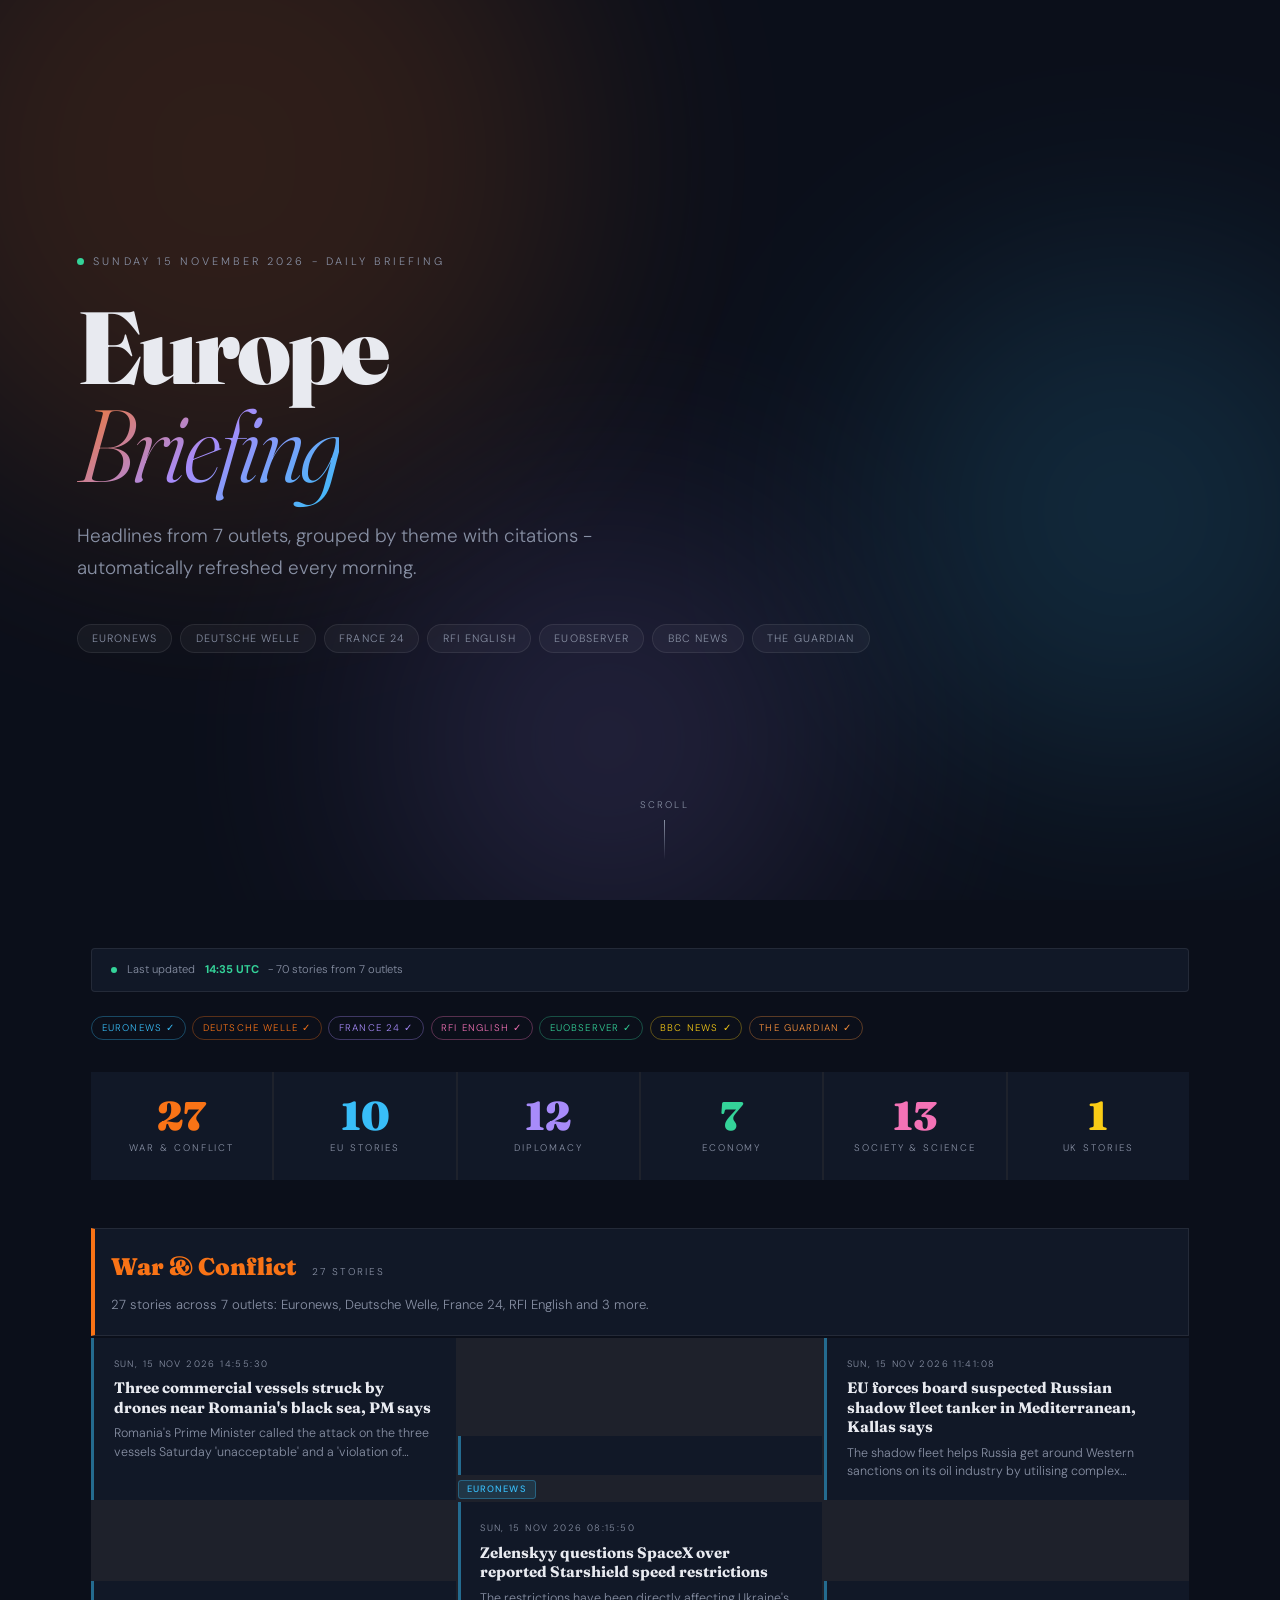
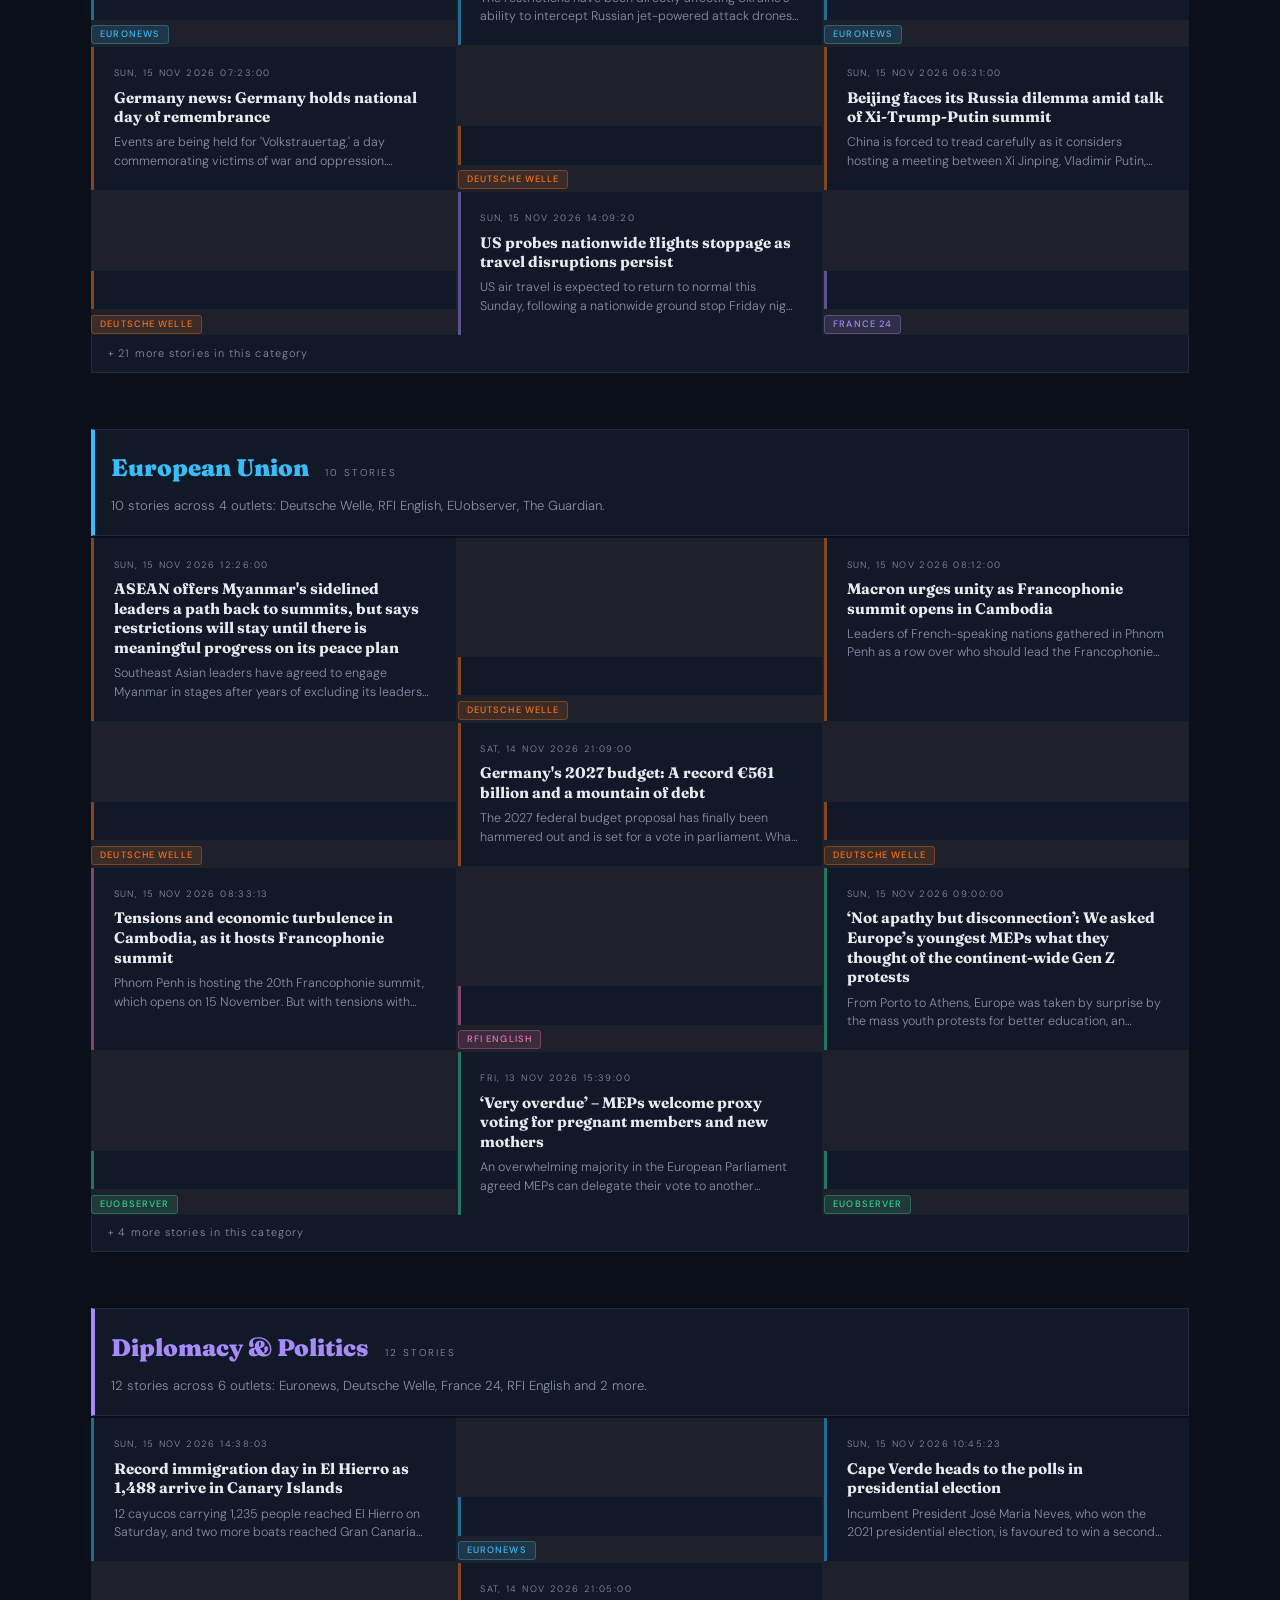
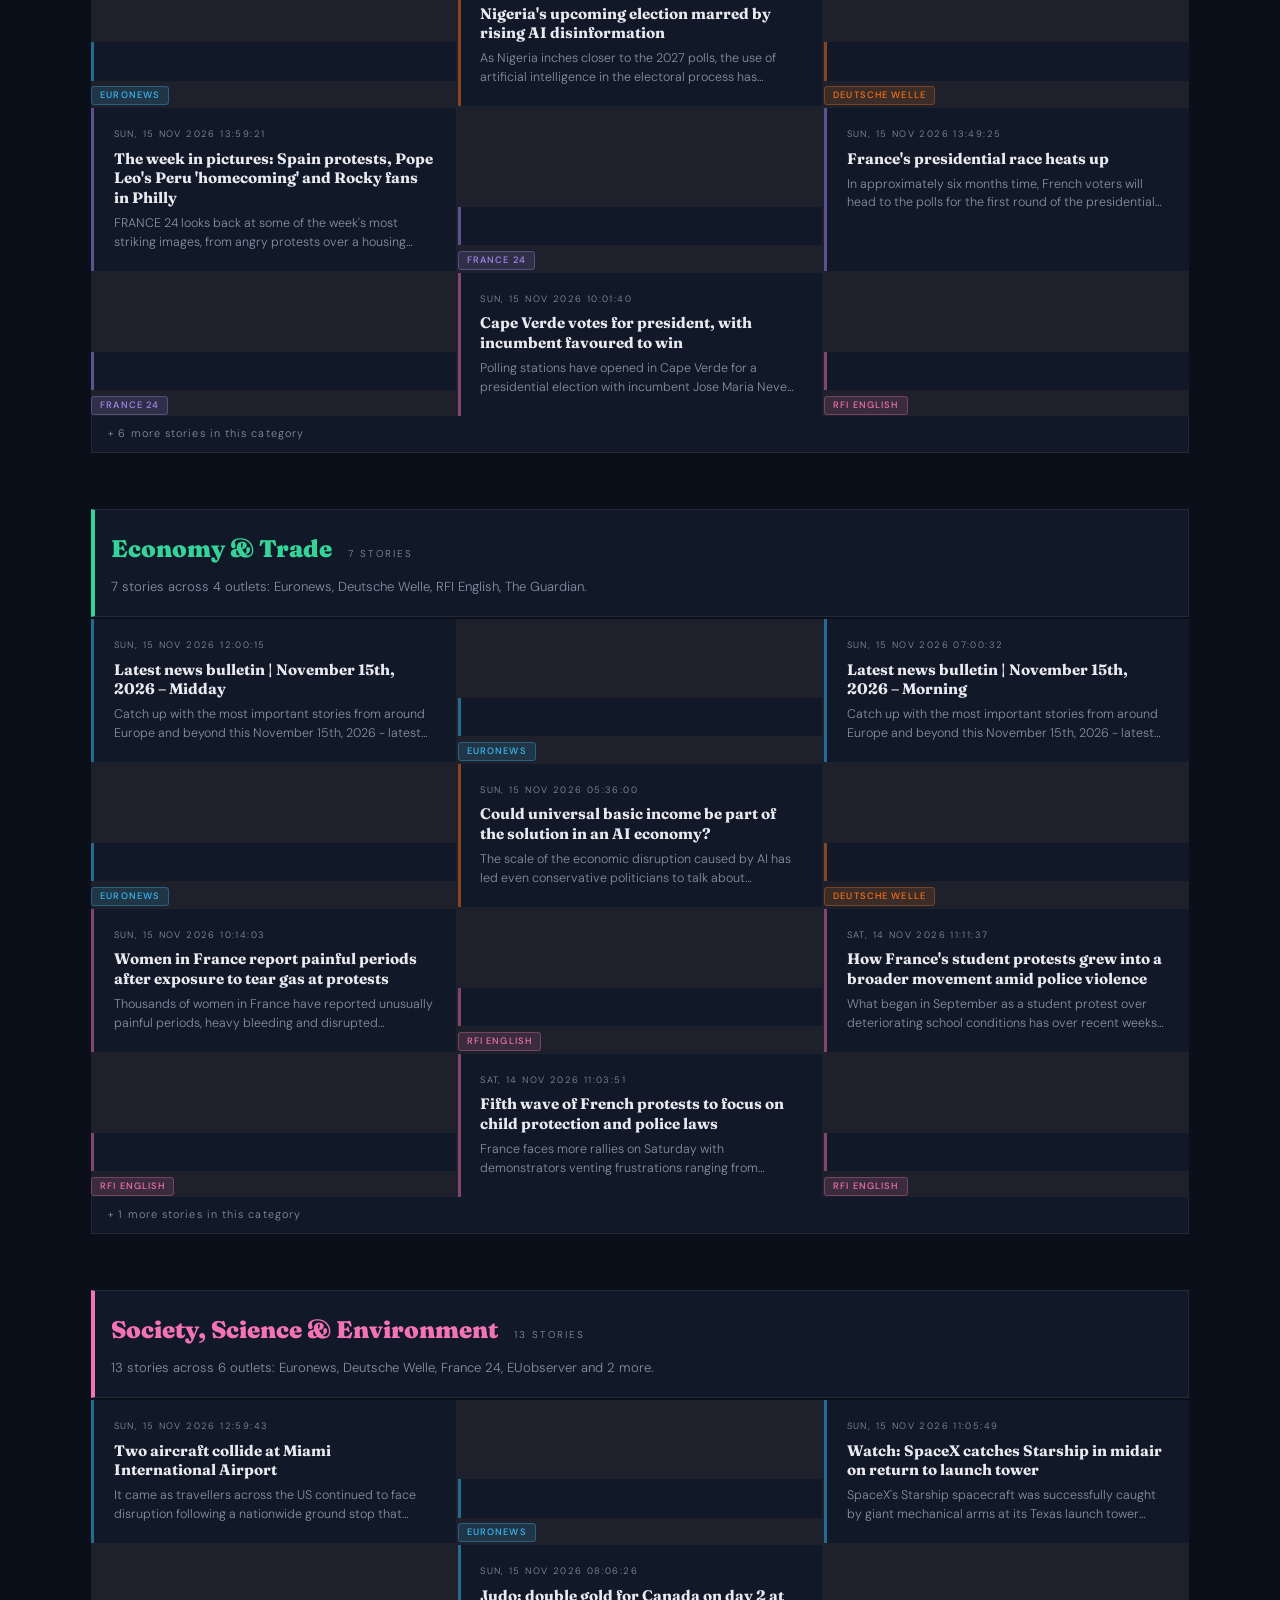
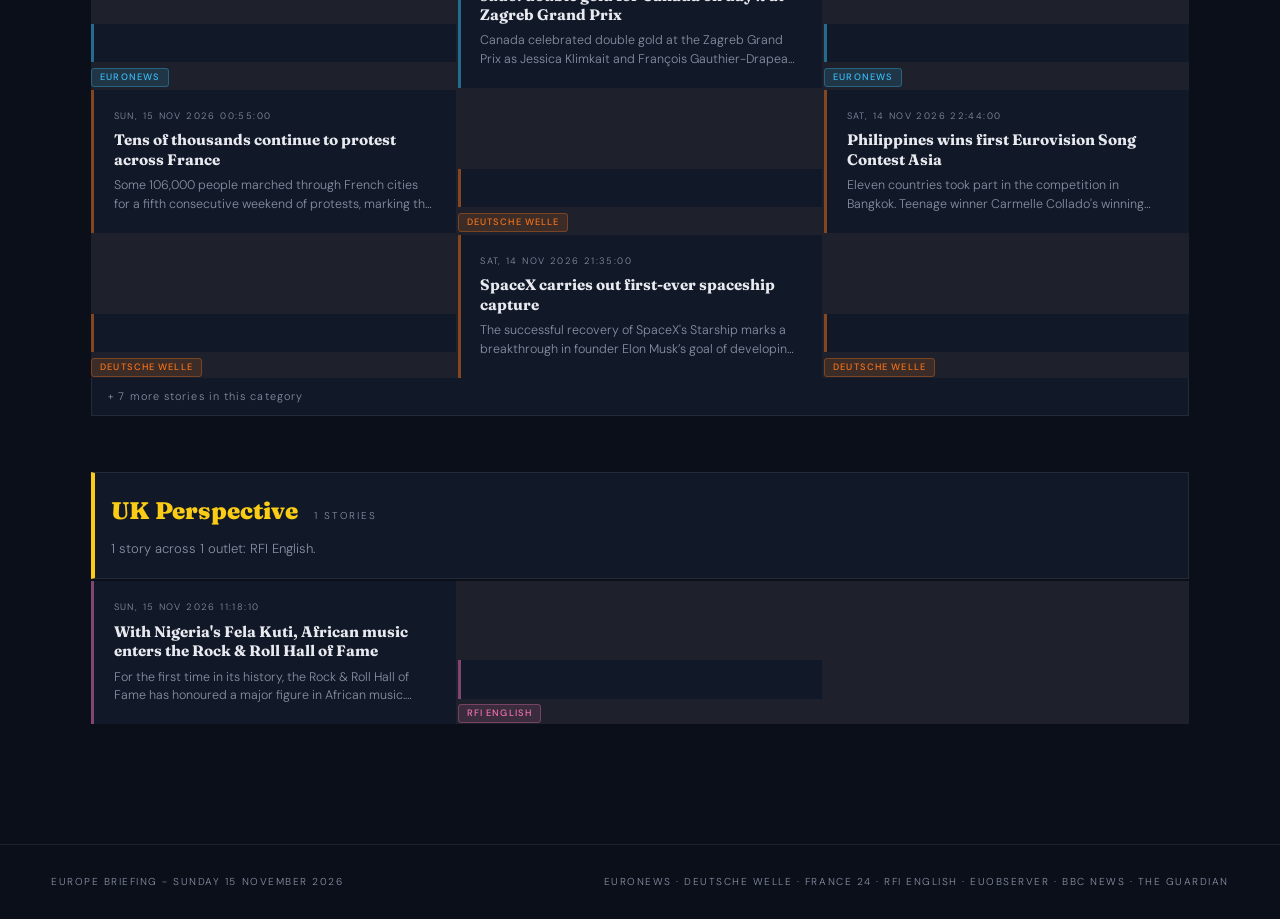
==== commit ddd0cf27: "Daily briefing update 2026-11-15" ====
--- a/index.html
+++ b/index.html
@@ -3,7 +3,7 @@
 <head>
 <meta charset="UTF-8">
 <meta name="viewport" content="width=device-width, initial-scale=1.0">
-<title>Europe Briefing - Saturday 14 November 2026</title>
+<title>Europe Briefing - Sunday 15 November 2026</title>
 <link rel="preconnect" href="https://fonts.googleapis.com">
 <link href="https://fonts.googleapis.com/css2?family=Fraunces:ital,opsz,wght@0,9..144,300;0,9..144,700;0,9..144,900;1,9..144,400&family=DM+Sans:wght@300;400;500&display=swap" rel="stylesheet">
 <style>*, *::before, *::after { box-sizing: border-box; margin: 0; padding: 0; }
@@ -76,7 +76,7 @@
 <section class="hero">
 <div class="hero-bg-blobs"><div class="blob blob-1"></div><div class="blob blob-2"></div><div class="blob blob-3"></div></div>
 <div class="hero-inner">
-<div class="eyebrow"><span class="eyebrow-dot"></span>Saturday 14 November 2026 - Daily Briefing</div>
+<div class="eyebrow"><span class="eyebrow-dot"></span>Sunday 15 November 2026 - Daily Briefing</div>
 <h1>Europe<br><em>Briefing</em></h1>
 <p class="hero-lead">Headlines from 7 outlets, grouped by theme with citations - automatically refreshed every morning.</p>
 <div class="source-pills"><a class="pill" href="https://www.euronews.com" target="_blank">Euronews</a><a class="pill" href="https://www.dw.com/en/" target="_blank">Deutsche Welle</a><a class="pill" href="https://www.france24.com/en/" target="_blank">France 24</a><a class="pill" href="https://www.rfi.fr/en" target="_blank">RFI English</a><a class="pill" href="https://euobserver.com" target="_blank">EUobserver</a><a class="pill" href="https://www.bbc.com/news" target="_blank">BBC News</a><a class="pill" href="https://www.theguardian.com" target="_blank">The Guardian</a></div>
@@ -85,13 +85,13 @@
 </section>
 <div class="main-wrap">
 <div class="status-bar">
-<div class="status-left"><span class="live-dot"></span>Last updated <strong>13:59 UTC</strong> - 70 stories from 7 outlets</div>
+<div class="status-left"><span class="live-dot"></span>Last updated <strong>14:35 UTC</strong> - 70 stories from 7 outlets</div>
 </div>
 <div class="source-status-row"><span class="src-status" style="color:#38bdf8;border-color:#38bdf855">Euronews &#10003;</span><span class="src-status" style="color:#f97316;border-color:#f9731655">Deutsche Welle &#10003;</span><span class="src-status" style="color:#a78bfa;border-color:#a78bfa55">France 24 &#10003;</span><span class="src-status" style="color:#f472b6;border-color:#f472b655">RFI English &#10003;</span><span class="src-status" style="color:#34d399;border-color:#34d39955">EUobserver &#10003;</span><span class="src-status" style="color:#facc15;border-color:#facc1555">BBC News &#10003;</span><span class="src-status" style="color:#fb923c;border-color:#fb923c55">The Guardian &#10003;</span></div>
-<div class="stats-row"><div class="stat-box"><div class="stat-num" style="color:#f97316">35</div><div class="stat-label">War &amp; Conflict</div></div><div class="stat-box"><div class="stat-num" style="color:#38bdf8">6</div><div class="stat-label">EU Stories</div></div><div class="stat-box"><div class="stat-num" style="color:#a78bfa">8</div><div class="stat-label">Diplomacy</div></div><div class="stat-box"><div class="stat-num" style="color:#34d399">8</div><div class="stat-label">Economy</div></div><div class="stat-box"><div class="stat-num" style="color:#f472b6">8</div><div class="stat-label">Society &amp; Science</div></div><div class="stat-box"><div class="stat-num" style="color:#facc15">5</div><div class="stat-label">UK Stories</div></div></div>
-<div class="theme-section" style="animation-delay:0.0s"><div class="theme-header" style="border-left:4px solid #f97316;padding-left:1rem"><div class="theme-title-row"><h2 class="theme-title" style="color:#f97316">War & Conflict</h2><span class="theme-count">35 stories</span></div><p class="theme-summary">35 stories across 7 outlets: Euronews, Deutsche Welle, France 24, RFI English and 3 more.</p></div><div class="stories-grid"><a class="story-card" href="https://www.euronews.com/2026/11/14/qatar-and-turkey-sign-defence-agreement-for-unified-position-facing-external-attacks" target="_blank" rel="noopener" style="--src-color:#38bdf8"><div class="card-date">Sat, 14 Nov 2026 14:50:49</div><div class="card-title">Qatar and Turkey sign defence agreement for “unified position” facing external attacks</div><div class="card-desc">A fast-moving reshape of the Gulf and Middle East multilateral security landscape is underway, triggered by the Iran war and the US signals that it is adapting its long-standing se...</div><div class="card-footer"><a class="citation" href="https://www.euronews.com" target="_blank" rel="noopener" style="background:#38bdf822;color:#38bdf8;border:1px solid #38bdf855">Euronews</a></div></a><a class="story-card" href="https://www.euronews.com/2026/11/14/armed-and-ready-to-quack-german-military-launches-rubber-ducks-with-assault-rifles" target="_blank" rel="noopener" style="--src-color:#38bdf8"><div class="card-date">Sat, 14 Nov 2026 14:37:25</div><div class="card-title">Armed and ready to quack: German military launches rubber ducks with assault rifles</div><div class="card-desc">The Bundeswehr is moving into retail: with its own online shop, the German armed forces aim to improve their public image and establish themselves as a brand. The launch range incl...</div><div class="card-footer"><a class="citation" href="https://www.euronews.com" target="_blank" rel="noopener" style="background:#38bdf822;color:#38bdf8;border:1px solid #38bdf855">Euronews</a></div></a><a class="story-card" href="https://www.euronews.com/2026/11/14/hungary-seizes-millions-in-cash-found-buried-in-forests-amid-corruption-investigation" target="_blank" rel="noopener" style="--src-color:#38bdf8"><div class="card-date">Sat, 14 Nov 2026 12:31:19</div><div class="card-title">Hungary seizes millions in cash found buried in forests amid corruption investigation</div><div class="card-desc">Investigators uncovered large amounts of cash hidden in a variety of spots: buried in forests, concealed in agricultural buildings and warehouses, stashed inside residential proper...</div><div class="card-footer"><a class="citation" href="https://www.euronews.com" target="_blank" rel="noopener" style="background:#38bdf822;color:#38bdf8;border:1px solid #38bdf855">Euronews</a></div></a><a class="story-card" href="https://www.euronews.com/2026/11/14/us-floats-ukraine-ceding-land-to-russia-in-exchange-for-nato-membership-zelenskyy" target="_blank" rel="noopener" style="--src-color:#38bdf8"><div class="card-date">Sat, 14 Nov 2026 11:35:08</div><div class="card-title">US floats Ukraine ceding land to Russia in exchange for NATO membership: Zelenskyy</div><div class="card-desc">Putin has indicated that Russia will not back down on territorial demands to control parts of Ukraine and has rejected the idea of foreign peacekeeping troops being deployed in the...</div><div class="card-footer"><a class="citation" href="https://www.euronews.com" target="_blank" rel="noopener" style="background:#38bdf822;color:#38bdf8;border:1px solid #38bdf855">Euronews</a></div></a><a class="story-card" href="https://www.euronews.com/2026/11/14/russia-urges-iihf-to-move-canada-world-juniors-as-hockey-boycotts-spread" target="_blank" rel="noopener" style="--src-color:#38bdf8"><div class="card-date">Sat, 14 Nov 2026 08:30:43</div><div class="card-title">Russia urges IIHF to move Canada world juniors as hockey boycotts spread</div><div class="card-desc">Canadian authorities said Russians will be barred from the 10-nation tournament in Alberta from 26 December. Estonia, Finland and Norway plan to exclude athletes until the war in U...</div><div class="card-footer"><a class="citation" href="https://www.euronews.com" target="_blank" rel="noopener" style="background:#38bdf822;color:#38bdf8;border:1px solid #38bdf855">Euronews</a></div></a><a class="story-card" href="https://www.euronews.com/2026/11/14/passengers-continue-to-face-delays-and-cancellations-after-us-lifts-nationwide-ground-stop" target="_blank" rel="noopener" style="--src-color:#38bdf8"><div class="card-date">Sat, 14 Nov 2026 07:56:20</div><div class="card-title">Passengers continue to face delays and cancellations after US lifts nationwide ground stop</div><div class="card-desc">US Transport Secretary Sean Duffy blamed the stoppage on what he called an "incredibly old" air traffic control system and warned that it would take time for normal operations to r...</div><div class="card-footer"><a class="citation" href="https://www.euronews.com" target="_blank" rel="noopener" style="background:#38bdf822;color:#38bdf8;border:1px solid #38bdf855">Euronews</a></div></a></div><div class="more-count">+ 29 more stories in this category</div></div><div class="theme-section" style="animation-delay:0.1s"><div class="theme-header" style="border-left:4px solid #38bdf8;padding-left:1rem"><div class="theme-title-row"><h2 class="theme-title" style="color:#38bdf8">European Union</h2><span class="theme-count">6 stories</span></div><p class="theme-summary">6 stories across 3 outlets: RFI English, EUobserver, The Guardian.</p></div><div class="stories-grid"><a class="story-card" href="https://www.rfi.fr/en/environment/20261112-german-chemical-sector-enraged-by-merz-s-backing-of-eu-carbon-scheme" target="_blank" rel="noopener" style="--src-color:#f472b6"><div class="card-date">Thu, 12 Nov 2026 20:13:48</div><div class="card-title">German chemical sector enraged by Merz's backing of EU carbon scheme</div><div class="card-desc">Germany’s chemical industry has sharply criticised Chancellor Friedrich Merz after he reportedly urged the European Commission to press ahead with the European Union’s expanded car...</div><div class="card-footer"><a class="citation" href="https://www.rfi.fr/en" target="_blank" rel="noopener" style="background:#f472b622;color:#f472b6;border:1px solid #f472b655">RFI English</a></div></a><a class="story-card" href="https://euobserver.com/248856/very-overdue-meps-welcome-proxy-voting-for-pregnant-members-and-new-mothers/" target="_blank" rel="noopener" style="--src-color:#34d399"><div class="card-date">Fri, 13 Nov 2026 15:39:00</div><div class="card-title">‘Very overdue’ – MEPs welcome proxy voting for pregnant members and new mothers</div><div class="card-desc">An overwhelming majority in the European Parliament agreed MEPs can delegate their vote to another member in the months before and after childbirth, retaining their say in key file...</div><div class="card-footer"><a class="citation" href="https://euobserver.com" target="_blank" rel="noopener" style="background:#34d39922;color:#34d399;border:1px solid #34d39955">EUobserver</a></div></a><a class="story-card" href="https://euobserver.com/248791/no-added-value-meps-to-probe-africas-flagship-e5bn-lobito-corridor-project-in-global-gateway-scrutiny/" target="_blank" rel="noopener" style="--src-color:#34d399"><div class="card-date">Fri, 13 Nov 2026 13:59:47</div><div class="card-title">‘No added value’: MEPs to probe Africa’s flagship €5bn Lobito Corridor project in Global Gateway scrutiny</div><div class="card-desc">MEPs will hold a scrutiny hearing on a €5bn African rail project that European Parliament development committee chair Barry Andrews says has "no value added."</div><div class="card-footer"><a class="citation" href="https://euobserver.com" target="_blank" rel="noopener" style="background:#34d39922;color:#34d399;border:1px solid #34d39955">EUobserver</a></div></a><a class="story-card" href="https://www.theguardian.com/travel/2026/nov/14/eurotunnel-drive-in-fingerprint-trial-folkestone-calais-border" target="_blank" rel="noopener" style="--src-color:#fb923c"><div class="card-date">Sat, 14 Nov 2026 07:00:38</div><div class="card-title">UK-EU breakthrough will allow airport-style checks at Eurotunnel to avoid border ‘chaos’</div><div class="card-desc">Eurotunnel owner Getlink wants to replicate ‘airport experience’ at Folkestone and Calais, without making people get out of carsAirport-style passport and fingerprinting controls a...</div><div class="card-footer"><a class="citation" href="https://www.theguardian.com" target="_blank" rel="noopener" style="background:#fb923c22;color:#fb923c;border:1px solid #fb923c55">The Guardian</a></div></a><a class="story-card" href="https://www.theguardian.com/commentisfree/2026/nov/13/housing-protests-portugal-police-politicians-crisis-renters" target="_blank" rel="noopener" style="--src-color:#fb923c"><div class="card-date">Fri, 13 Nov 2026 05:00:11</div><div class="card-title">As housing protests sweep Portugal, police and politicians here seem bent on making the crisis worse | Ana Naomi de Sousa</div><div class="card-desc">While Spain, Germany and the UK have all introduced laws protecting renters’ rights, Luís Montenegro’s centre-right government is empowering landlordsAs Storm Charles reached Portu...</div><div class="card-footer"><a class="citation" href="https://www.theguardian.com" target="_blank" rel="noopener" style="background:#fb923c22;color:#fb923c;border:1px solid #fb923c55">The Guardian</a></div></a><a class="story-card" href="https://www.theguardian.com/commentisfree/2026/nov/12/erdogan-release-turkey-brightest-opposition-leader-selahattin-demirtas" target="_blank" rel="noopener" style="--src-color:#fb923c"><div class="card-date">Thu, 12 Nov 2026 05:00:11</div><div class="card-title">Even Erdoğan backs the release of Turkey’s brightest opposition leader. So why is he still in jail? | Kaya Genç</div><div class="card-desc">Selahattin Demirtaş lit up the Turkish left in 2014, but was imprisoned for ‘terrorist propaganda’. His freedom would mark a new political eraA decade and a half ago, a promising f...</div><div class="card-footer"><a class="citation" href="https://www.theguardian.com" target="_blank" rel="noopener" style="background:#fb923c22;color:#fb923c;border:1px solid #fb923c55">The Guardian</a></div></a></div></div><div class="theme-section" style="animation-delay:0.2s"><div class="theme-header" style="border-left:4px solid #a78bfa;padding-left:1rem"><div class="theme-title-row"><h2 class="theme-title" style="color:#a78bfa">Diplomacy & Politics</h2><span class="theme-count">8 stories</span></div><p class="theme-summary">8 stories across 5 outlets: Euronews, Deutsche Welle, RFI English, BBC News and 1 more.</p></div><div class="stories-grid"><a class="story-card" href="https://www.euronews.com/2026/11/14/trump-xi-and-putin-to-meet-in-china-white-house-says" target="_blank" rel="noopener" style="--src-color:#38bdf8"><div class="card-date">Sat, 14 Nov 2026 10:00:58</div><div class="card-title">Trump, Xi and Putin to meet in China, White House says</div><div class="card-desc">Trump is set to depart Washington on Monday for the Philippines, where he is due to attend a meeting of the Association of Southeast Asian Nations before making his way to Shenzhen...</div><div class="card-footer"><a class="citation" href="https://www.euronews.com" target="_blank" rel="noopener" style="background:#38bdf822;color:#38bdf8;border:1px solid #38bdf855">Euronews</a></div></a><a class="story-card" href="https://www.dw.com/en/hungary-millions-in-hidden-cash-found-in-orban-graft-probe/a-79946923?maca=en-rss-en-all-1573-xml-mrss" target="_blank" rel="noopener" style="--src-color:#f97316"><div class="card-date">Sat, 14 Nov 2026 09:19:00</div><div class="card-title">Hungary: Millions in hidden cash found in Orban graft probe</div><div class="card-desc">Investigators discovered bundles of banknotes buried in forests and concealed in buildings. The money was seized during an investigation into a former minister accused of accepting...</div><div class="card-footer"><a class="citation" href="https://www.dw.com/en/" target="_blank" rel="noopener" style="background:#f9731622;color:#f97316;border:1px solid #f9731655">Deutsche Welle</a></div></a><a class="story-card" href="https://www.dw.com/en/nigeria-how-the-pcoming-elections-are-influeced-by-the-rise-of-ai-disinformation/a-79946897?maca=en-rss-en-all-1573-xml-mrss" target="_blank" rel="noopener" style="--src-color:#f97316"><div class="card-date">Sat, 14 Nov 2026 07:54:00</div><div class="card-title">Nigeria: How the pcoming elections are influeced by the rise of AI disinformation</div><div class="card-desc">As Nigeria inches closer to the 2027 polls, the use of artificial intelligence in the electoral process has prompted questions about integrity and institutional readiness. Can Nige...</div><div class="card-footer"><a class="citation" href="https://www.dw.com/en/" target="_blank" rel="noopener" style="background:#f9731622;color:#f97316;border:1px solid #f9731655">Deutsche Welle</a></div></a><a class="story-card" href="https://www.rfi.fr/en/africa/20261114-south-sudan-postpones-first-national-elections-until-february" target="_blank" rel="noopener" style="--src-color:#f472b6"><div class="card-date">Sat, 14 Nov 2026 09:00:26</div><div class="card-title">South Sudan postpones first national elections until February</div><div class="card-desc">South Sudan, the world's newest country, on Saturday postponed its first national elections from December to February amid growing ethnic and political battles.</div><div class="card-footer"><a class="citation" href="https://www.rfi.fr/en" target="_blank" rel="noopener" style="background:#f472b622;color:#f472b6;border:1px solid #f472b655">RFI English</a></div></a><a class="story-card" href="https://www.bbc.co.uk/news/articles/ckjwj03w4w0qo?at_medium=RSS&at_campaign=rss" target="_blank" rel="noopener" style="--src-color:#facc15"><div class="card-date">Sat, 14 Nov 2026 10:42:20</div><div class="card-title">Hungarian authorities uncover $20m during probe of Orbán-era minister</div><div class="card-desc">Prime Minister Péter Magyar promised a sweeping anti-corruption drive after ousting Orbán in April.</div><div class="card-footer"><a class="citation" href="https://www.bbc.com/news" target="_blank" rel="noopener" style="background:#facc1522;color:#facc15;border:1px solid #facc1555">BBC News</a></div></a><a class="story-card" href="https://www.bbc.co.uk/news/articles/c6jre3z03w4go?at_medium=RSS&at_campaign=rss" target="_blank" rel="noopener" style="--src-color:#facc15"><div class="card-date">Fri, 13 Nov 2026 15:42:52</div><div class="card-title">German spies handed new powers to tackle 'hybrid threats' from abroad</div><div class="card-desc">German reforms mean foreign and domestic intelligence services will have greater powers to combat espionage, terrorism and sabotage.</div><div class="card-footer"><a class="citation" href="https://www.bbc.com/news" target="_blank" rel="noopener" style="background:#facc1522;color:#facc15;border:1px solid #facc1555">BBC News</a></div></a></div><div class="more-count">+ 2 more stories in this category</div></div><div class="theme-section" style="animation-delay:0.30000000000000004s"><div class="theme-header" style="border-left:4px solid #34d399;padding-left:1rem"><div class="theme-title-row"><h2 class="theme-title" style="color:#34d399">Economy & Trade</h2><span class="theme-count">8 stories</span></div><p class="theme-summary">8 stories across 4 outlets: Euronews, Deutsche Welle, France 24, RFI English.</p></div><div class="stories-grid"><a class="story-card" href="https://www.euronews.com/video/2026/11/14/latest-news-bulletin-november-14th-2026-midday" target="_blank" rel="noopener" style="--src-color:#38bdf8"><div class="card-date">Sat, 14 Nov 2026 12:00:15</div><div class="card-title">Latest news bulletin | November 14th, 2026 – Midday</div><div class="card-desc">Catch up with the most important stories from around Europe and beyond this November 14th, 2026 - latest news, breaking news, World, Business, Entertainment, Politics, Culture, Tra...</div><div class="card-footer"><a class="citation" href="https://www.euronews.com" target="_blank" rel="noopener" style="background:#38bdf822;color:#38bdf8;border:1px solid #38bdf855">Euronews</a></div></a><a class="story-card" href="https://www.dw.com/en/germany-news-solar-power-production-approaches-record-high/live-79947500?maca=en-rss-en-all-1573-xml-mrss" target="_blank" rel="noopener" style="--src-color:#f97316"><div class="card-date">Sat, 14 Nov 2026 11:22:00</div><div class="card-title">Germany news: Solar power production approaches record high</div><div class="card-desc">Solar power output in Germany in 2026 has already surpassed that in all of last year. Meanwhile, experts say the country is headed for a budget crisis. DW has more.</div><div class="card-footer"><a class="citation" href="https://www.dw.com/en/" target="_blank" rel="noopener" style="background:#f9731622;color:#f97316;border:1px solid #f9731655">Deutsche Welle</a></div></a><a class="story-card" href="https://www.dw.com/en/microsoft-says-all-services-working-again/a-79946887?maca=en-rss-en-all-1573-xml-mrss" target="_blank" rel="noopener" style="--src-color:#f97316"><div class="card-date">Sat, 14 Nov 2026 09:06:00</div><div class="card-title">Microsoft says all services working again</div><div class="card-desc">US tech giant Microsoft says it has fixed problems that led to a global outage of its services. The glitch severely disrupted online communications in businesses and governments fo...</div><div class="card-footer"><a class="citation" href="https://www.dw.com/en/" target="_blank" rel="noopener" style="background:#f9731622;color:#f97316;border:1px solid #f9731655">Deutsche Welle</a></div></a><a class="story-card" href="https://www.france24.com/en/usa-all-passengers-survive-after-tanker-hits-docked-river-cruise-ship-in-new-orleans" target="_blank" rel="noopener" style="--src-color:#a78bfa"><div class="card-date">Sat, 14 Nov 2026 13:15:42</div><div class="card-title">USA: All passengers survive after tanker hits docked river cruise ship in New Orleans</div><div class="card-desc">A portion of the Mississippi River remains closed after a collision between an oil tanker and a riverboat forced a chaotic river rescue in Louisiana. Story by Caitlin Brown.</div><div class="card-footer"><a class="citation" href="https://www.france24.com/en/" target="_blank" rel="noopener" style="background:#a78bfa22;color:#a78bfa;border:1px solid #a78bfa55">France 24</a></div></a><a class="story-card" href="https://www.france24.com/en/who-are-the-street-medics-showing-up-at-protests-around-the-world" target="_blank" rel="noopener" style="--src-color:#a78bfa"><div class="card-date">Sat, 14 Nov 2026 12:19:19</div><div class="card-title">Who are the 'street medics' showing up at protests around the world?</div><div class="card-desc">From treating tear gas exposure to tending to injuries, street medics have become an increasingly common sight at protests all over the world. But who exactly are they and when did...</div><div class="card-footer"><a class="citation" href="https://www.france24.com/en/" target="_blank" rel="noopener" style="background:#a78bfa22;color:#a78bfa;border:1px solid #a78bfa55">France 24</a></div></a><a class="story-card" href="https://www.rfi.fr/en/france/20261114-fifth-wave-of-french-protests-to-focus-on-child-protection-and-police-laws" target="_blank" rel="noopener" style="--src-color:#f472b6"><div class="card-date">Sat, 14 Nov 2026 11:03:51</div><div class="card-title">Fifth wave of French protests to focus on child protection and police laws</div><div class="card-desc">France faces more rallies on Saturday with demonstrators venting frustrations ranging from inflation, to child protection measures and opposition to a new police bill.</div><div class="card-footer"><a class="citation" href="https://www.rfi.fr/en" target="_blank" rel="noopener" style="background:#f472b622;color:#f472b6;border:1px solid #f472b655">RFI English</a></div></a></div><div class="more-count">+ 2 more stories in this category</div></div><div class="theme-section" style="animation-delay:0.4s"><div class="theme-header" style="border-left:4px solid #f472b6;padding-left:1rem"><div class="theme-title-row"><h2 class="theme-title" style="color:#f472b6">Society, Science & Environment</h2><span class="theme-count">8 stories</span></div><p class="theme-summary">8 stories across 5 outlets: Euronews, Deutsche Welle, France 24, EUobserver and 1 more.</p></div><div class="stories-grid"><a class="story-card" href="https://www.euronews.com/2026/11/14/pope-leo-xiv-continues-trip-through-south-america-as-health-authorities-keep-watch" target="_blank" rel="noopener" style="--src-color:#38bdf8"><div class="card-date">Sat, 14 Nov 2026 13:48:19</div><div class="card-title">Pope Leo XIV continues trip through South America as health authorities keep watch</div><div class="card-desc">The huge crowds turning out to see the 71-year-old pontiff have prompted heightened fears among health authorities in Latin America, which has seen a surge in measles cases this ye...</div><div class="card-footer"><a class="citation" href="https://www.euronews.com" target="_blank" rel="noopener" style="background:#38bdf822;color:#38bdf8;border:1px solid #38bdf855">Euronews</a></div></a><a class="story-card" href="https://www.euronews.com/2026/11/14/judo-the-final-grand-prix-of-2026-kicks-off-in-zagreb" target="_blank" rel="noopener" style="--src-color:#38bdf8"><div class="card-date">Sat, 14 Nov 2026 07:37:46</div><div class="card-title">Judo: The Final Grand Prix of 2026 Kicks Off in Zagreb</div><div class="card-desc">The Zagreb Grand Prix welcomes over 400 judoka from more than 60 countries. Assunta Scutto claims her second Grand Prix gold of 2026, while Yang Yung Wei, Roza Gyertyas, Nurkanat S...</div><div class="card-footer"><a class="citation" href="https://www.euronews.com" target="_blank" rel="noopener" style="background:#38bdf822;color:#38bdf8;border:1px solid #38bdf855">Euronews</a></div></a><a class="story-card" href="https://www.dw.com/en/us-loses-measles-elimination-status-after-26-years-wsj-reports/a-79946974?maca=en-rss-en-all-1573-xml-mrss" target="_blank" rel="noopener" style="--src-color:#f97316"><div class="card-date">Sat, 14 Nov 2026 09:15:00</div><div class="card-title">US loses measles-elimination status after 26 years, WSJ reports</div><div class="card-desc">The Pan American Health Organization has reportedly stripped the US of its measles-elimination status after 26 years, as the country battles its worst outbreaks in more than three ...</div><div class="card-footer"><a class="citation" href="https://www.dw.com/en/" target="_blank" rel="noopener" style="background:#f9731622;color:#f97316;border:1px solid #f9731655">Deutsche Welle</a></div></a><a class="story-card" href="https://www.dw.com/en/espionage-accusations-a-pressure-tactic-for-turkish-government-critics/a-79943768?maca=en-rss-en-all-1573-xml-mrss" target="_blank" rel="noopener" style="--src-color:#f97316"><div class="card-date">Sat, 14 Nov 2026 07:31:00</div><div class="card-title">Espionage accusations: a pressure tactic for Turkish government critics</div><div class="card-desc">This week's arrest of an employee of a German foundation in Istanbul has put focus back on the Erdogan administration's pressure tactics. The arrest is far from the first of its ki...</div><div class="card-footer"><a class="citation" href="https://www.dw.com/en/" target="_blank" rel="noopener" style="background:#f9731622;color:#f97316;border:1px solid #f9731655">Deutsche Welle</a></div></a><a class="story-card" href="https://www.france24.com/en/u2-releases-first-new-studio-album-in-a-decade-caranaval-de-luz" target="_blank" rel="noopener" style="--src-color:#a78bfa"><div class="card-date">Sat, 14 Nov 2026 12:17:19</div><div class="card-title">U2 releases first new studio album in a decade, 'Caranaval de Luz'</div><div class="card-desc">U2 just released a new album after nine years of no new content. And fans are already rocking out to the new songs. Details on the Irish rock band’s comeback by Ophelie Jacobson.</div><div class="card-footer"><a class="citation" href="https://www.france24.com/en/" target="_blank" rel="noopener" style="background:#a78bfa22;color:#a78bfa;border:1px solid #a78bfa55">France 24</a></div></a><a class="story-card" href="https://www.france24.com/en/microsoft-s-widespread-outages-caused-global-chaos-including-in-the-healthcasre-industry" target="_blank" rel="noopener" style="--src-color:#a78bfa"><div class="card-date">Sat, 14 Nov 2026 11:07:33</div><div class="card-title">Microsoft's widespread outages caused global chaos, including in the healthcasre industry</div><div class="card-desc">Microsoft says it is seeing improvements in its service availability after an hours-long disruption knocked out its platforms including Outlook and Teams. The outage has affected h...</div><div class="card-footer"><a class="citation" href="https://www.france24.com/en/" target="_blank" rel="noopener" style="background:#a78bfa22;color:#a78bfa;border:1px solid #a78bfa55">France 24</a></div></a></div><div class="more-count">+ 2 more stories in this category</div></div><div class="theme-section" style="animation-delay:0.5s"><div class="theme-header" style="border-left:4px solid #facc15;padding-left:1rem"><div class="theme-title-row"><h2 class="theme-title" style="color:#facc15">UK Perspective</h2><span class="theme-count">5 stories</span></div><p class="theme-summary">5 stories across 3 outlets: Deutsche Welle, France 24, The Guardian.</p></div><div class="stories-grid"><a class="story-card" href="https://www.dw.com/en/wolf-biermann-at-90-the-singer-who-defied-east-germany/a-79915297?maca=en-rss-en-all-1573-xml-mrss" target="_blank" rel="noopener" style="--src-color:#f97316"><div class="card-date">Sat, 14 Nov 2026 10:00:00</div><div class="card-title">Wolf Biermann at 90: The singer who defied East Germany</div><div class="card-desc">His life is a reflection of contemporary German history, which Biermann has addressed via his songs and sharp wit. Turning 90, he’s as feisty as ever.</div><div class="card-footer"><a class="citation" href="https://www.dw.com/en/" target="_blank" rel="noopener" style="background:#f9731622;color:#f97316;border:1px solid #f9731655">Deutsche Welle</a></div></a><a class="story-card" href="https://www.france24.com/en/france/20261114-i-never-imagined-my-father-was-a-nazi-born-in-a-german-run-baby-factory" target="_blank" rel="noopener" style="--src-color:#a78bfa"><div class="card-date">Sat, 14 Nov 2026 13:25:35</div><div class="card-title">'I never imagined my father was a Nazi': Born in a German-run 'baby factory'</div><div class="card-desc">Two trainloads of children, some of them born in Nazi-run "Lebensborn" maternity homes, were brought from Germany to Commercy in eastern France in 1946. One of them was Édith Pagot...</div><div class="card-footer"><a class="citation" href="https://www.france24.com/en/" target="_blank" rel="noopener" style="background:#a78bfa22;color:#a78bfa;border:1px solid #a78bfa55">France 24</a></div></a><a class="story-card" href="https://www.france24.com/en/half-a-million-people-gather-for-an-open-air-mass-by-pope-leo-in-peru" target="_blank" rel="noopener" style="--src-color:#a78bfa"><div class="card-date">Sat, 14 Nov 2026 11:17:58</div><div class="card-title">Half a million people gather for an open-air mass by Pope Leo in Peru</div><div class="card-desc">Pope Leo said it was a "joy to be back" in his second home of Chiclayo, where he made his name as a bishop. This is the latest stop on his South America tour, the very tour that sa...</div><div class="card-footer"><a class="citation" href="https://www.france24.com/en/" target="_blank" rel="noopener" style="background:#a78bfa22;color:#a78bfa;border:1px solid #a78bfa55">France 24</a></div></a><a class="story-card" href="https://www.france24.com/en/tv-shows/sports/20261114-france-fend-off-south-african-comeback-to-clinch-long-awaited-win-in-paris" target="_blank" rel="noopener" style="--src-color:#a78bfa"><div class="card-date">Sat, 14 Nov 2026 10:58:10</div><div class="card-title">France fend off South African comeback to clinch long-awaited win in Paris</div><div class="card-desc">Twenty-one years after last beating the Springboks in Paris, Les Bleus held out for a 21-19 win over the world champions on Friday after a nailbiting finale. Antoine Dupont and com...</div><div class="card-footer"><a class="citation" href="https://www.france24.com/en/" target="_blank" rel="noopener" style="background:#a78bfa22;color:#a78bfa;border:1px solid #a78bfa55">France 24</a></div></a><a class="story-card" href="https://www.theguardian.com/politics/live/2026/nov/13/uk-eu-post-brexit-deal-relationship-trade-food-standards-committee-latest-news-updates" target="_blank" rel="noopener" style="--src-color:#fb923c"><div class="card-date">Fri, 13 Nov 2026 15:32:36</div><div class="card-title">Row breaks out between Tories and Reform at Piddington news conference – as it happened</div><div class="card-desc">This blog is now closed, you can read more on this story hereArchbishop of Canterbury Sarah Mullally has said “people are seeking meaning, connection and hope in a turbulent world”...</div><div class="card-footer"><a class="citation" href="https://www.theguardian.com" target="_blank" rel="noopener" style="background:#fb923c22;color:#fb923c;border:1px solid #fb923c55">The Guardian</a></div></a></div></div></div>
+<div class="stats-row"><div class="stat-box"><div class="stat-num" style="color:#f97316">27</div><div class="stat-label">War &amp; Conflict</div></div><div class="stat-box"><div class="stat-num" style="color:#38bdf8">10</div><div class="stat-label">EU Stories</div></div><div class="stat-box"><div class="stat-num" style="color:#a78bfa">12</div><div class="stat-label">Diplomacy</div></div><div class="stat-box"><div class="stat-num" style="color:#34d399">7</div><div class="stat-label">Economy</div></div><div class="stat-box"><div class="stat-num" style="color:#f472b6">13</div><div class="stat-label">Society &amp; Science</div></div><div class="stat-box"><div class="stat-num" style="color:#facc15">1</div><div class="stat-label">UK Stories</div></div></div>
+<div class="theme-section" style="animation-delay:0.0s"><div class="theme-header" style="border-left:4px solid #f97316;padding-left:1rem"><div class="theme-title-row"><h2 class="theme-title" style="color:#f97316">War & Conflict</h2><span class="theme-count">27 stories</span></div><p class="theme-summary">27 stories across 7 outlets: Euronews, Deutsche Welle, France 24, RFI English and 3 more.</p></div><div class="stories-grid"><a class="story-card" href="https://www.euronews.com/2026/11/15/three-commercial-vessels-struck-by-drones-near-romanias-black-sea-pm-says" target="_blank" rel="noopener" style="--src-color:#38bdf8"><div class="card-date">Sun, 15 Nov 2026 14:55:30</div><div class="card-title">Three commercial vessels struck by drones near Romania's black sea, PM says</div><div class="card-desc">Romania's Prime Minister called the attack on the three vessels Saturday 'unacceptable' and a 'violation of international law'. A day prior, a separate cargo-bound vessel was also ...</div><div class="card-footer"><a class="citation" href="https://www.euronews.com" target="_blank" rel="noopener" style="background:#38bdf822;color:#38bdf8;border:1px solid #38bdf855">Euronews</a></div></a><a class="story-card" href="https://www.euronews.com/2026/11/15/eu-forces-board-suspected-russian-shadow-fleet-tanker-in-mediterranean-kallas-says" target="_blank" rel="noopener" style="--src-color:#38bdf8"><div class="card-date">Sun, 15 Nov 2026 11:41:08</div><div class="card-title">EU forces board suspected Russian shadow fleet tanker in Mediterranean, Kallas says</div><div class="card-desc">The shadow fleet helps Russia get around Western sanctions on its oil industry by utilising complex ownership structures, flags of convenience and other tactics designed to mask th...</div><div class="card-footer"><a class="citation" href="https://www.euronews.com" target="_blank" rel="noopener" style="background:#38bdf822;color:#38bdf8;border:1px solid #38bdf855">Euronews</a></div></a><a class="story-card" href="https://www.euronews.com/2026/11/15/zelenskyy-questions-spacex-over-reported-starshield-speed-restrictions" target="_blank" rel="noopener" style="--src-color:#38bdf8"><div class="card-date">Sun, 15 Nov 2026 08:15:50</div><div class="card-title">Zelenskyy questions SpaceX over reported Starshield speed restrictions</div><div class="card-desc">The restrictions have been directly affecting Ukraine's ability to intercept Russian jet-powered attack drones, Zelenskyy said in an address at the European Political Community sum...</div><div class="card-footer"><a class="citation" href="https://www.euronews.com" target="_blank" rel="noopener" style="background:#38bdf822;color:#38bdf8;border:1px solid #38bdf855">Euronews</a></div></a><a class="story-card" href="https://www.dw.com/en/germany-news-germany-holds-national-day-of-remembrance/live-79947500?maca=en-rss-en-all-1573-xml-mrss" target="_blank" rel="noopener" style="--src-color:#f97316"><div class="card-date">Sun, 15 Nov 2026 07:23:00</div><div class="card-title">Germany news: Germany holds national day of remembrance</div><div class="card-desc">Events are being held for 'Volkstrauertag,' a day commemorating victims of war and oppression. Meanwhile, experts say the country is headed for a budget crisis. DW has more.</div><div class="card-footer"><a class="citation" href="https://www.dw.com/en/" target="_blank" rel="noopener" style="background:#f9731622;color:#f97316;border:1px solid #f9731655">Deutsche Welle</a></div></a><a class="story-card" href="https://www.dw.com/en/beijing-faces-its-russia-dilemma-amid-talk-of-xi-trump-putin-summit/a-79942427?maca=en-rss-en-all-1573-xml-mrss" target="_blank" rel="noopener" style="--src-color:#f97316"><div class="card-date">Sun, 15 Nov 2026 06:31:00</div><div class="card-title">Beijing faces its Russia dilemma amid talk of Xi-Trump-Putin summit</div><div class="card-desc">China is forced to tread carefully as it considers hosting a meeting between Xi Jinping, Vladimir Putin, and Donald Trump. While the optics are sure to favor Moscow, Beijing is ris...</div><div class="card-footer"><a class="citation" href="https://www.dw.com/en/" target="_blank" rel="noopener" style="background:#f9731622;color:#f97316;border:1px solid #f9731655">Deutsche Welle</a></div></a><a class="story-card" href="https://www.france24.com/en/us-probes-nationwide-flights-stoppage-as-travel-disruptions-persist" target="_blank" rel="noopener" style="--src-color:#a78bfa"><div class="card-date">Sun, 15 Nov 2026 14:09:20</div><div class="card-title">US probes nationwide flights stoppage as travel disruptions persist</div><div class="card-desc">US air travel is expected to return to normal this Sunday, following a nationwide ground stop Friday night that stranded hundreds of thousands of passengers and disrupted travel wo...</div><div class="card-footer"><a class="citation" href="https://www.france24.com/en/" target="_blank" rel="noopener" style="background:#a78bfa22;color:#a78bfa;border:1px solid #a78bfa55">France 24</a></div></a></div><div class="more-count">+ 21 more stories in this category</div></div><div class="theme-section" style="animation-delay:0.1s"><div class="theme-header" style="border-left:4px solid #38bdf8;padding-left:1rem"><div class="theme-title-row"><h2 class="theme-title" style="color:#38bdf8">European Union</h2><span class="theme-count">10 stories</span></div><p class="theme-summary">10 stories across 4 outlets: Deutsche Welle, RFI English, EUobserver, The Guardian.</p></div><div class="stories-grid"><a class="story-card" href="https://www.dw.com/en/asean-offers-myanmar-s-sidelined-leaders-a-path-back-to-summits-but-says-restrictions-will-stay-until-there-is-meaningful-progress-on-its-peace-plan/a-79951878?maca=en-rss-en-all-1573-xml-mrss" target="_blank" rel="noopener" style="--src-color:#f97316"><div class="card-date">Sun, 15 Nov 2026 12:26:00</div><div class="card-title">ASEAN offers Myanmar's sidelined leaders a path back to summits, but says restrictions will stay until there is meaningful progress on its peace plan</div><div class="card-desc">Southeast Asian leaders have agreed to engage Myanmar in stages after years of excluding its leaders from high-level meetings. The bloc says Myanmar could regain full representatio...</div><div class="card-footer"><a class="citation" href="https://www.dw.com/en/" target="_blank" rel="noopener" style="background:#f9731622;color:#f97316;border:1px solid #f9731655">Deutsche Welle</a></div></a><a class="story-card" href="https://www.dw.com/en/macron-urges-unity-as-francophonie-summit-opens-in-cambodia/a-79951201?maca=en-rss-en-all-1573-xml-mrss" target="_blank" rel="noopener" style="--src-color:#f97316"><div class="card-date">Sun, 15 Nov 2026 08:12:00</div><div class="card-title">Macron urges unity as Francophonie summit opens in Cambodia</div><div class="card-desc">Leaders of French-speaking nations gathered in Phnom Penh as a row over who should lead the Francophonie and Congo’s threat to quit put pressure on Macron to broker consensus.</div><div class="card-footer"><a class="citation" href="https://www.dw.com/en/" target="_blank" rel="noopener" style="background:#f9731622;color:#f97316;border:1px solid #f9731655">Deutsche Welle</a></div></a><a class="story-card" href="https://www.dw.com/en/germany-s-2027-budget-a-record-€561-billion-and-a-mountain-of-debt/a-79943216?maca=en-rss-en-all-1573-xml-mrss" target="_blank" rel="noopener" style="--src-color:#f97316"><div class="card-date">Sat, 14 Nov 2026 21:09:00</div><div class="card-title">Germany's 2027 budget: A record €561 billion and a mountain of debt</div><div class="card-desc">The 2027 federal budget proposal has finally been hammered out and is set for a vote in parliament. What are the government's policy priorities in defense, infrastructure, the econ...</div><div class="card-footer"><a class="citation" href="https://www.dw.com/en/" target="_blank" rel="noopener" style="background:#f9731622;color:#f97316;border:1px solid #f9731655">Deutsche Welle</a></div></a><a class="story-card" href="https://www.rfi.fr/en/international/20261115-tensions-and-economic-turbulence-in-cambodia-as-it-hosts-francophonie-summit" target="_blank" rel="noopener" style="--src-color:#f472b6"><div class="card-date">Sun, 15 Nov 2026 08:33:13</div><div class="card-title">Tensions and economic turbulence in Cambodia, as it hosts Francophonie summit</div><div class="card-desc">Phnom Penh is hosting the 20th Francophonie summit, which opens on 15 November. But with tensions with Thailand rising and tourism in decline, the summit comes at a challenging tim...</div><div class="card-footer"><a class="citation" href="https://www.rfi.fr/en" target="_blank" rel="noopener" style="background:#f472b622;color:#f472b6;border:1px solid #f472b655">RFI English</a></div></a><a class="story-card" href="https://euobserver.com/248884/not-apathy-but-disconnection-we-asked-europes-youngest-meps-what-they-thought-of-the-continent-wide-gen-z-protests/" target="_blank" rel="noopener" style="--src-color:#34d399"><div class="card-date">Sun, 15 Nov 2026 09:00:00</div><div class="card-title">‘Not apathy but disconnection’: We asked Europe’s youngest MEPs what they thought of the continent-wide Gen Z protests</div><div class="card-desc">From Porto to Athens, Europe was taken by surprise by the mass youth protests for better education, an affordable cost of living, and political accountability. EUobserver spoke to ...</div><div class="card-footer"><a class="citation" href="https://euobserver.com" target="_blank" rel="noopener" style="background:#34d39922;color:#34d399;border:1px solid #34d39955">EUobserver</a></div></a><a class="story-card" href="https://euobserver.com/248856/very-overdue-meps-welcome-proxy-voting-for-pregnant-members-and-new-mothers/" target="_blank" rel="noopener" style="--src-color:#34d399"><div class="card-date">Fri, 13 Nov 2026 15:39:00</div><div class="card-title">‘Very overdue’ – MEPs welcome proxy voting for pregnant members and new mothers</div><div class="card-desc">An overwhelming majority in the European Parliament agreed MEPs can delegate their vote to another member in the months before and after childbirth, retaining their say in key file...</div><div class="card-footer"><a class="citation" href="https://euobserver.com" target="_blank" rel="noopener" style="background:#34d39922;color:#34d399;border:1px solid #34d39955">EUobserver</a></div></a></div><div class="more-count">+ 4 more stories in this category</div></div><div class="theme-section" style="animation-delay:0.2s"><div class="theme-header" style="border-left:4px solid #a78bfa;padding-left:1rem"><div class="theme-title-row"><h2 class="theme-title" style="color:#a78bfa">Diplomacy & Politics</h2><span class="theme-count">12 stories</span></div><p class="theme-summary">12 stories across 6 outlets: Euronews, Deutsche Welle, France 24, RFI English and 2 more.</p></div><div class="stories-grid"><a class="story-card" href="https://www.euronews.com/2026/11/15/record-immigration-day-in-el-hierro-as-1488-arrive-in-canary-islands" target="_blank" rel="noopener" style="--src-color:#38bdf8"><div class="card-date">Sun, 15 Nov 2026 14:38:03</div><div class="card-title">Record immigration day in El Hierro as 1,488 arrive in Canary Islands</div><div class="card-desc">12 cayucos carrying 1,235 people reached El Hierro on Saturday, and two more boats reached Gran Canaria and Tenerife. The Canaries saw 1,488 arrivals in a day and over 2,300 in two...</div><div class="card-footer"><a class="citation" href="https://www.euronews.com" target="_blank" rel="noopener" style="background:#38bdf822;color:#38bdf8;border:1px solid #38bdf855">Euronews</a></div></a><a class="story-card" href="https://www.euronews.com/2026/11/15/cape-verde-heads-to-the-polls-in-presidential-election" target="_blank" rel="noopener" style="--src-color:#38bdf8"><div class="card-date">Sun, 15 Nov 2026 10:45:23</div><div class="card-title">Cape Verde heads to the polls in presidential election</div><div class="card-desc">Incumbent President José Maria Neves, who won the 2021 presidential election, is favoured to win a second term in office.</div><div class="card-footer"><a class="citation" href="https://www.euronews.com" target="_blank" rel="noopener" style="background:#38bdf822;color:#38bdf8;border:1px solid #38bdf855">Euronews</a></div></a><a class="story-card" href="https://www.dw.com/en/nigeria-s-upcoming-election-marred-by-rising-ai-disinformation/a-79946897?maca=en-rss-en-all-1573-xml-mrss" target="_blank" rel="noopener" style="--src-color:#f97316"><div class="card-date">Sat, 14 Nov 2026 21:05:00</div><div class="card-title">Nigeria's upcoming election marred by rising AI disinformation</div><div class="card-desc">As Nigeria inches closer to the 2027 polls, the use of artificial intelligence in the electoral process has prompted questions about integrity and institutional readiness. Can Nige...</div><div class="card-footer"><a class="citation" href="https://www.dw.com/en/" target="_blank" rel="noopener" style="background:#f9731622;color:#f97316;border:1px solid #f9731655">Deutsche Welle</a></div></a><a class="story-card" href="https://www.france24.com/en/europe/20261115-the-week-in-pictures-spain-protests-pope-leo-peru-homecoming-rocky-fans-philly-rosalia" target="_blank" rel="noopener" style="--src-color:#a78bfa"><div class="card-date">Sun, 15 Nov 2026 13:59:21</div><div class="card-title">The week in pictures: Spain protests, Pope Leo's Peru 'homecoming' and Rocky fans in Philly</div><div class="card-desc">FRANCE 24 looks back at some of the week's most striking images, from angry protests over a housing crisis that has dominated Spain's election campaign, to Leo XIV's visit to his a...</div><div class="card-footer"><a class="citation" href="https://www.france24.com/en/" target="_blank" rel="noopener" style="background:#a78bfa22;color:#a78bfa;border:1px solid #a78bfa55">France 24</a></div></a><a class="story-card" href="https://www.france24.com/en/tv-shows/a-week-in-france/20261115-france-s-presidential-race-heats-up" target="_blank" rel="noopener" style="--src-color:#a78bfa"><div class="card-date">Sun, 15 Nov 2026 13:49:25</div><div class="card-title">France's presidential race heats up</div><div class="card-desc">In approximately six months time, French voters will head to the polls for the first round of the presidential election.  Due to term limits, current president Emmanuel Macron is b...</div><div class="card-footer"><a class="citation" href="https://www.france24.com/en/" target="_blank" rel="noopener" style="background:#a78bfa22;color:#a78bfa;border:1px solid #a78bfa55">France 24</a></div></a><a class="story-card" href="https://www.rfi.fr/en/africa/20261115-cape-verde-votes-for-president-with-incumbent-favoured-to-win" target="_blank" rel="noopener" style="--src-color:#f472b6"><div class="card-date">Sun, 15 Nov 2026 10:01:40</div><div class="card-title">Cape Verde votes for president, with incumbent favoured to win</div><div class="card-desc">Polling stations have opened in Cape Verde for a presidential election with incumbent Jose Maria Neves favoured to win a second term as head of state of the west African archipelag...</div><div class="card-footer"><a class="citation" href="https://www.rfi.fr/en" target="_blank" rel="noopener" style="background:#f472b622;color:#f472b6;border:1px solid #f472b655">RFI English</a></div></a></div><div class="more-count">+ 6 more stories in this category</div></div><div class="theme-section" style="animation-delay:0.30000000000000004s"><div class="theme-header" style="border-left:4px solid #34d399;padding-left:1rem"><div class="theme-title-row"><h2 class="theme-title" style="color:#34d399">Economy & Trade</h2><span class="theme-count">7 stories</span></div><p class="theme-summary">7 stories across 4 outlets: Euronews, Deutsche Welle, RFI English, The Guardian.</p></div><div class="stories-grid"><a class="story-card" href="https://www.euronews.com/video/2026/11/15/latest-news-bulletin-november-15th-2026-midday" target="_blank" rel="noopener" style="--src-color:#38bdf8"><div class="card-date">Sun, 15 Nov 2026 12:00:15</div><div class="card-title">Latest news bulletin | November 15th, 2026 – Midday</div><div class="card-desc">Catch up with the most important stories from around Europe and beyond this November 15th, 2026 - latest news, breaking news, World, Business, Entertainment, Politics, Culture, Tra...</div><div class="card-footer"><a class="citation" href="https://www.euronews.com" target="_blank" rel="noopener" style="background:#38bdf822;color:#38bdf8;border:1px solid #38bdf855">Euronews</a></div></a><a class="story-card" href="https://www.euronews.com/video/2026/11/15/latest-news-bulletin-november-15th-2026-morning" target="_blank" rel="noopener" style="--src-color:#38bdf8"><div class="card-date">Sun, 15 Nov 2026 07:00:32</div><div class="card-title">Latest news bulletin | November 15th, 2026 – Morning</div><div class="card-desc">Catch up with the most important stories from around Europe and beyond this November 15th, 2026 - latest news, breaking news, World, Business, Entertainment, Politics, Culture, Tra...</div><div class="card-footer"><a class="citation" href="https://www.euronews.com" target="_blank" rel="noopener" style="background:#38bdf822;color:#38bdf8;border:1px solid #38bdf855">Euronews</a></div></a><a class="story-card" href="https://www.dw.com/en/could-universal-basic-income-be-part-of-the-solution-in-an-ai-economy/a-79941597?maca=en-rss-en-all-1573-xml-mrss" target="_blank" rel="noopener" style="--src-color:#f97316"><div class="card-date">Sun, 15 Nov 2026 05:36:00</div><div class="card-title">Could universal basic income be part of the solution in an AI economy?</div><div class="card-desc">The scale of the economic disruption caused by AI has led even conservative politicians to talk about universal basic income. But economists are not convinced, and campaigners thin...</div><div class="card-footer"><a class="citation" href="https://www.dw.com/en/" target="_blank" rel="noopener" style="background:#f9731622;color:#f97316;border:1px solid #f9731655">Deutsche Welle</a></div></a><a class="story-card" href="https://www.rfi.fr/en/france/20261115-women-in-france-report-painful-periods-after-exposure-to-tear-gas-at-protests" target="_blank" rel="noopener" style="--src-color:#f472b6"><div class="card-date">Sun, 15 Nov 2026 10:14:03</div><div class="card-title">Women in France report painful periods after exposure to tear gas at protests</div><div class="card-desc">Thousands of women in France have reported unusually painful periods, heavy bleeding and disrupted menstrual cycles after being exposed to tear gas during the country's recent prot...</div><div class="card-footer"><a class="citation" href="https://www.rfi.fr/en" target="_blank" rel="noopener" style="background:#f472b622;color:#f472b6;border:1px solid #f472b655">RFI English</a></div></a><a class="story-card" href="https://www.rfi.fr/en/france/20261114-how-france-s-student-protests-grew-into-a-broader-movement-amid-police-violence" target="_blank" rel="noopener" style="--src-color:#f472b6"><div class="card-date">Sat, 14 Nov 2026 11:11:37</div><div class="card-title">How France's student protests grew into a broader movement amid police violence</div><div class="card-desc">What began in September as a student protest over deteriorating school conditions has over recent weeks grown into a broader social movement across France. The violent police respo...</div><div class="card-footer"><a class="citation" href="https://www.rfi.fr/en" target="_blank" rel="noopener" style="background:#f472b622;color:#f472b6;border:1px solid #f472b655">RFI English</a></div></a><a class="story-card" href="https://www.rfi.fr/en/france/20261114-fifth-wave-of-french-protests-to-focus-on-child-protection-and-police-laws" target="_blank" rel="noopener" style="--src-color:#f472b6"><div class="card-date">Sat, 14 Nov 2026 11:03:51</div><div class="card-title">Fifth wave of French protests to focus on child protection and police laws</div><div class="card-desc">France faces more rallies on Saturday with demonstrators venting frustrations ranging from inflation, to child protection measures and opposition to a new police bill.</div><div class="card-footer"><a class="citation" href="https://www.rfi.fr/en" target="_blank" rel="noopener" style="background:#f472b622;color:#f472b6;border:1px solid #f472b655">RFI English</a></div></a></div><div class="more-count">+ 1 more stories in this category</div></div><div class="theme-section" style="animation-delay:0.4s"><div class="theme-header" style="border-left:4px solid #f472b6;padding-left:1rem"><div class="theme-title-row"><h2 class="theme-title" style="color:#f472b6">Society, Science & Environment</h2><span class="theme-count">13 stories</span></div><p class="theme-summary">13 stories across 6 outlets: Euronews, Deutsche Welle, France 24, EUobserver and 2 more.</p></div><div class="stories-grid"><a class="story-card" href="https://www.euronews.com/2026/11/15/two-aircraft-collide-at-miami-international-airport" target="_blank" rel="noopener" style="--src-color:#38bdf8"><div class="card-date">Sun, 15 Nov 2026 12:59:43</div><div class="card-title">Two aircraft collide at Miami International Airport</div><div class="card-desc">It came as travellers across the US continued to face disruption following a nationwide ground stop that caused chaos at airports this weekend.</div><div class="card-footer"><a class="citation" href="https://www.euronews.com" target="_blank" rel="noopener" style="background:#38bdf822;color:#38bdf8;border:1px solid #38bdf855">Euronews</a></div></a><a class="story-card" href="https://www.euronews.com/video/2026/11/15/watch-spacex-catches-starship-in-midair-on-return-to-launch-tower" target="_blank" rel="noopener" style="--src-color:#38bdf8"><div class="card-date">Sun, 15 Nov 2026 11:05:49</div><div class="card-title">Watch: SpaceX catches Starship in midair on return to launch tower</div><div class="card-desc">SpaceX's Starship spacecraft was successfully caught by giant mechanical arms at its Texas launch tower after a 22-hour journey, marking the first successful midair capture of a St...</div><div class="card-footer"><a class="citation" href="https://www.euronews.com" target="_blank" rel="noopener" style="background:#38bdf822;color:#38bdf8;border:1px solid #38bdf855">Euronews</a></div></a><a class="story-card" href="https://www.euronews.com/2026/11/15/judo-double-gold-for-canada-on-day-2-at-zagreb-grand-prix" target="_blank" rel="noopener" style="--src-color:#38bdf8"><div class="card-date">Sun, 15 Nov 2026 08:06:26</div><div class="card-title">Judo: double gold for Canada on day 2 at Zagreb Grand Prix</div><div class="card-desc">Canada celebrated double gold at the Zagreb Grand Prix as Jessica Klimkait and François Gauthier-Drapeau topped the podium. Georgia's Giorgi Loladze and Brazil's Nauana Silva claim...</div><div class="card-footer"><a class="citation" href="https://www.euronews.com" target="_blank" rel="noopener" style="background:#38bdf822;color:#38bdf8;border:1px solid #38bdf855">Euronews</a></div></a><a class="story-card" href="https://www.dw.com/en/tens-of-thousands-continue-to-protest-across-france/a-79950503?maca=en-rss-en-all-1573-xml-mrss" target="_blank" rel="noopener" style="--src-color:#f97316"><div class="card-date">Sun, 15 Nov 2026 00:55:00</div><div class="card-title">Tens of thousands continue to protest across France</div><div class="card-desc">Some 106,000 people marched through French cities for a fifth consecutive weekend of protests, marking the lowest turnout in recent weeks.</div><div class="card-footer"><a class="citation" href="https://www.dw.com/en/" target="_blank" rel="noopener" style="background:#f9731622;color:#f97316;border:1px solid #f9731655">Deutsche Welle</a></div></a><a class="story-card" href="https://www.dw.com/en/philippines-wins-first-eurovision-song-contest-asia/a-79950050?maca=en-rss-en-all-1573-xml-mrss" target="_blank" rel="noopener" style="--src-color:#f97316"><div class="card-date">Sat, 14 Nov 2026 22:44:00</div><div class="card-title">Philippines wins first Eurovision Song Contest Asia</div><div class="card-desc">Eleven countries took part in the competition in Bangkok. Teenage winner Carmelle Collado's winning dance song is a tribute to Filipino women.</div><div class="card-footer"><a class="citation" href="https://www.dw.com/en/" target="_blank" rel="noopener" style="background:#f9731622;color:#f97316;border:1px solid #f9731655">Deutsche Welle</a></div></a><a class="story-card" href="https://www.dw.com/en/spacex-carries-out-first-ever-spaceship-capture/a-79950275?maca=en-rss-en-all-1573-xml-mrss" target="_blank" rel="noopener" style="--src-color:#f97316"><div class="card-date">Sat, 14 Nov 2026 21:35:00</div><div class="card-title">SpaceX carries out first-ever spaceship capture</div><div class="card-desc">The successful recovery of SpaceX's Starship marks a breakthrough in founder Elon Musk’s goal of developing a fully reusable rocket system.</div><div class="card-footer"><a class="citation" href="https://www.dw.com/en/" target="_blank" rel="noopener" style="background:#f9731622;color:#f97316;border:1px solid #f9731655">Deutsche Welle</a></div></a></div><div class="more-count">+ 7 more stories in this category</div></div><div class="theme-section" style="animation-delay:0.5s"><div class="theme-header" style="border-left:4px solid #facc15;padding-left:1rem"><div class="theme-title-row"><h2 class="theme-title" style="color:#facc15">UK Perspective</h2><span class="theme-count">1 stories</span></div><p class="theme-summary">1 story across 1 outlet: RFI English.</p></div><div class="stories-grid"><a class="story-card" href="https://www.rfi.fr/en/culture/20261115-with-nigeria-s-fela-kuti-african-music-enters-the-rock-roll-hall-of-fame" target="_blank" rel="noopener" style="--src-color:#f472b6"><div class="card-date">Sun, 15 Nov 2026 11:18:10</div><div class="card-title">With Nigeria's Fela Kuti, African music enters the Rock & Roll Hall of Fame</div><div class="card-desc">For the first time in its history, the Rock & Roll Hall of Fame has honoured a major figure in African music. Nigeria's Fela Kuti was inducted on Saturday evening during a ceremony...</div><div class="card-footer"><a class="citation" href="https://www.rfi.fr/en" target="_blank" rel="noopener" style="background:#f472b622;color:#f472b6;border:1px solid #f472b655">RFI English</a></div></a></div></div></div>
 <footer>
-<span>Europe Briefing - Saturday 14 November 2026</span>
+<span>Europe Briefing - Sunday 15 November 2026</span>
 <span><a href="https://www.euronews.com" target="_blank">Euronews</a> &middot; <a href="https://www.dw.com/en/" target="_blank">Deutsche Welle</a> &middot; <a href="https://www.france24.com/en/" target="_blank">France 24</a> &middot; <a href="https://www.rfi.fr/en" target="_blank">RFI English</a> &middot; <a href="https://euobserver.com" target="_blank">EUobserver</a> &middot; <a href="https://www.bbc.com/news" target="_blank">BBC News</a> &middot; <a href="https://www.theguardian.com" target="_blank">The Guardian</a></span>
 </footer>
 </body>
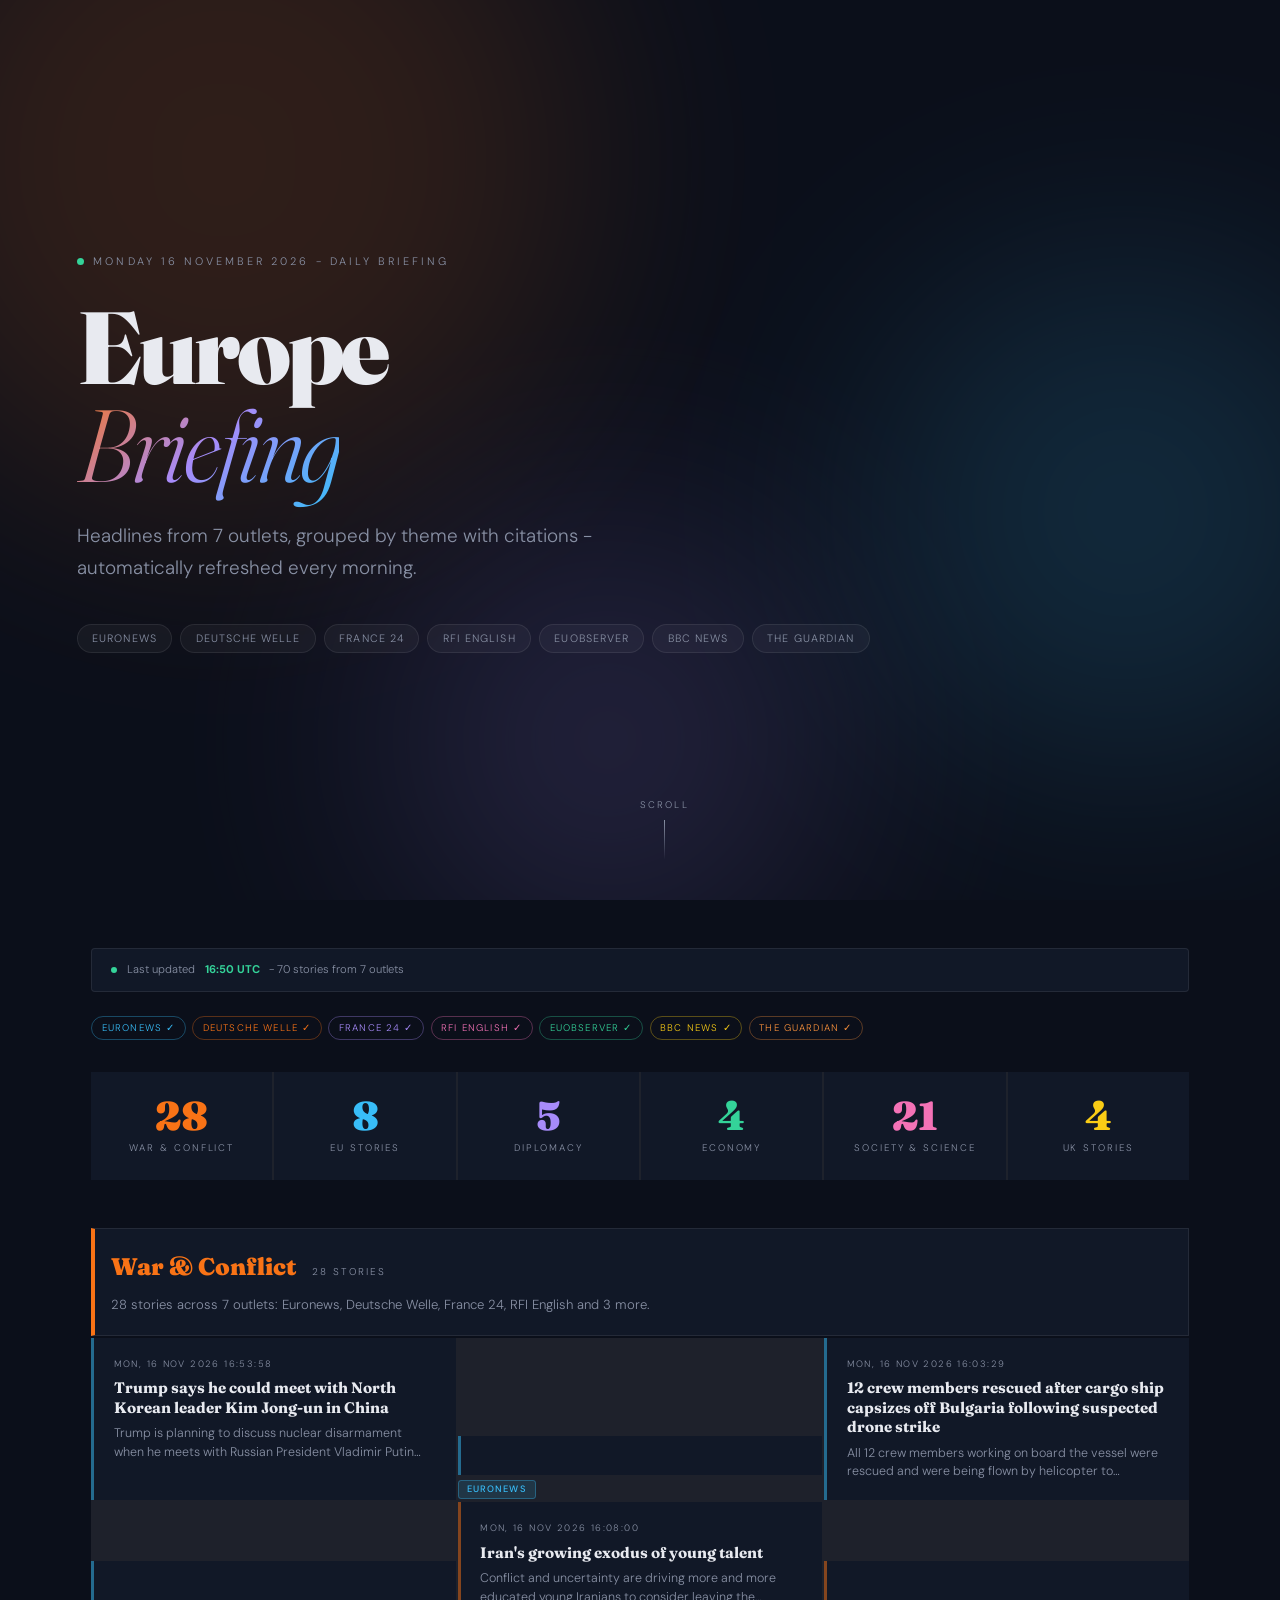
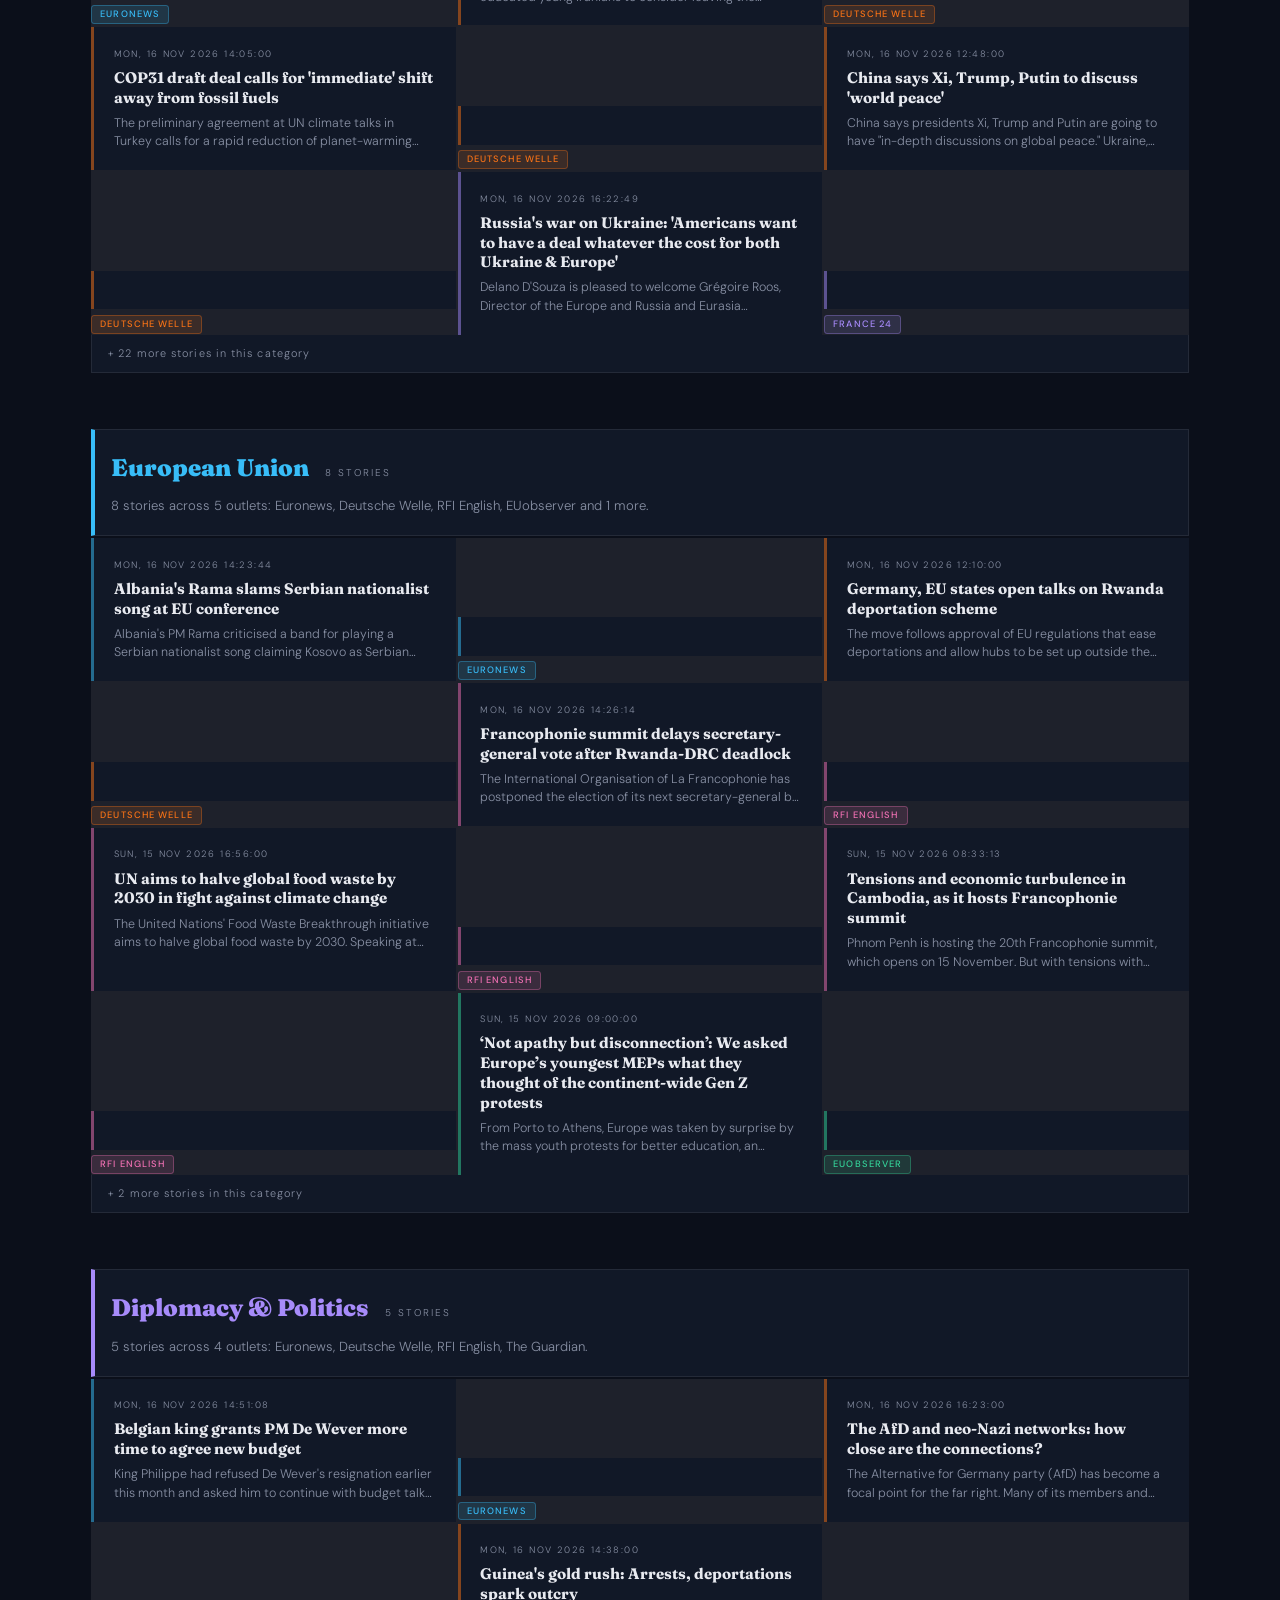
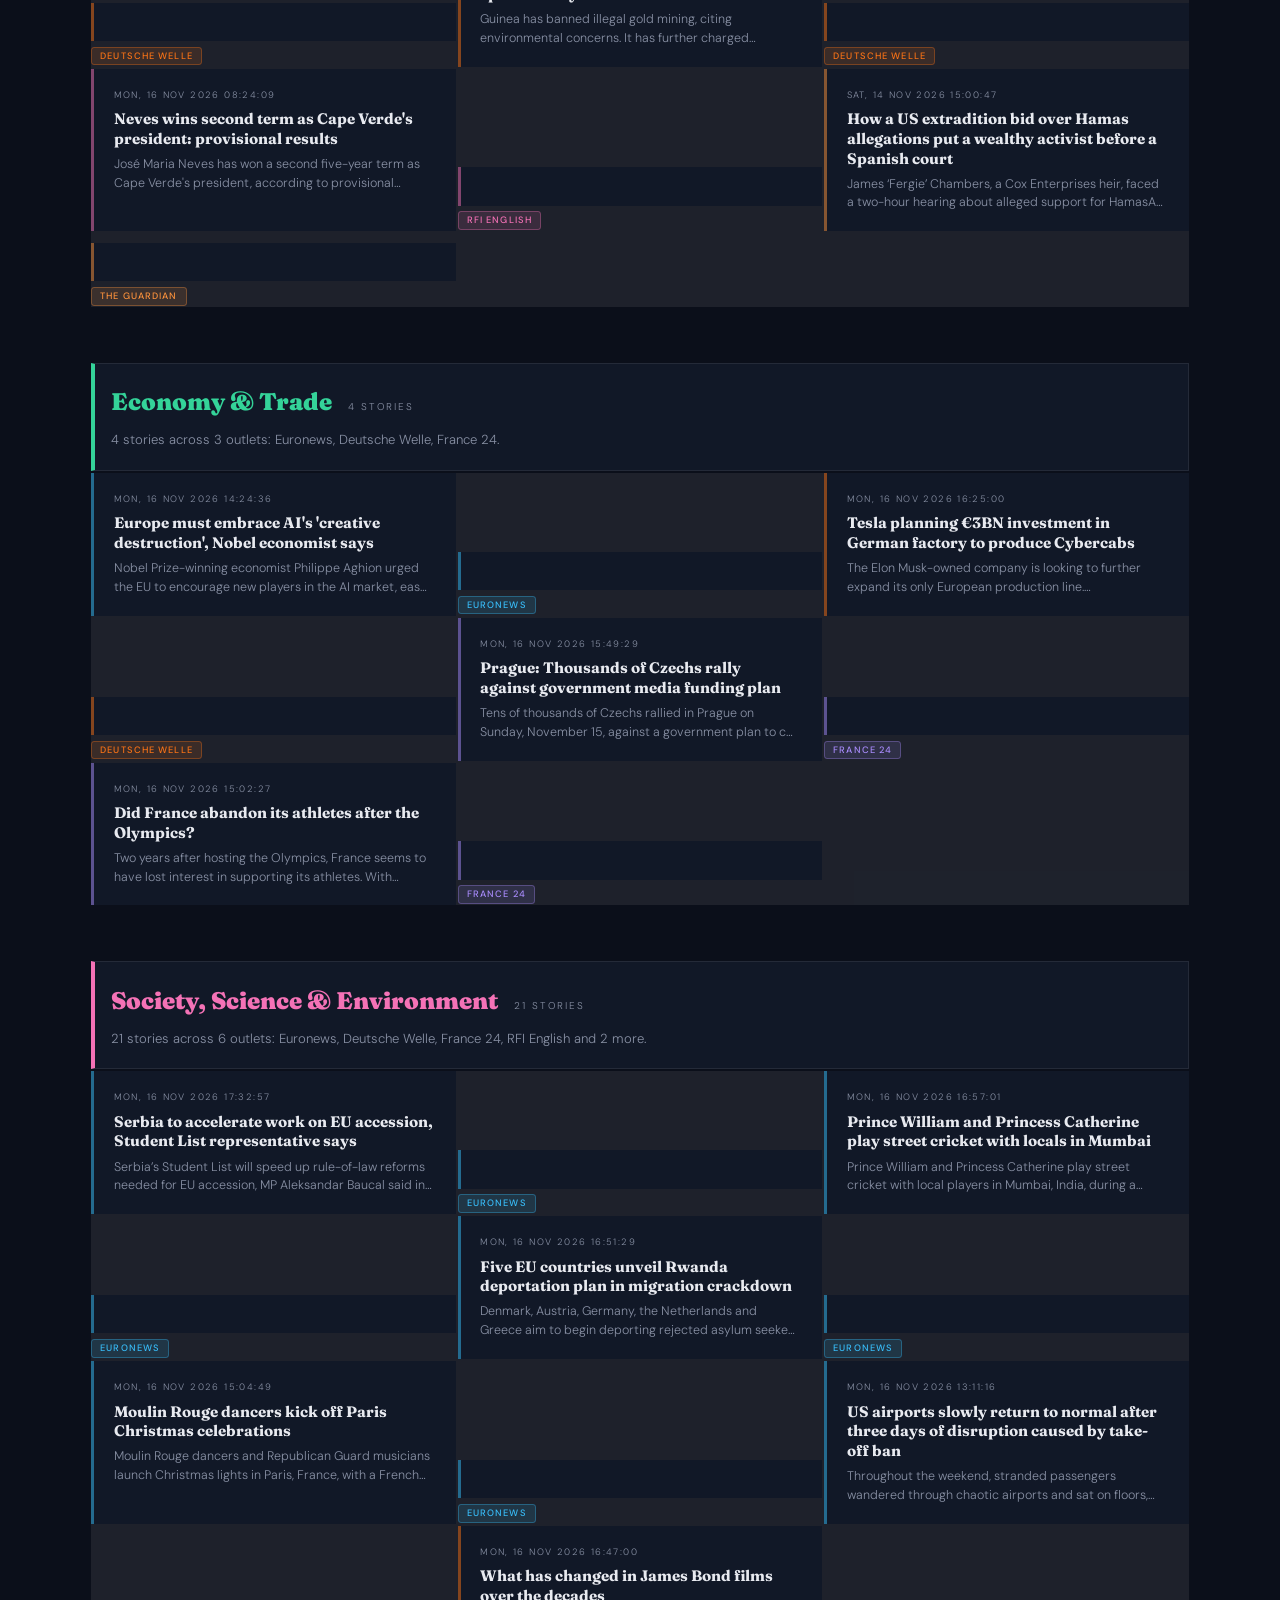
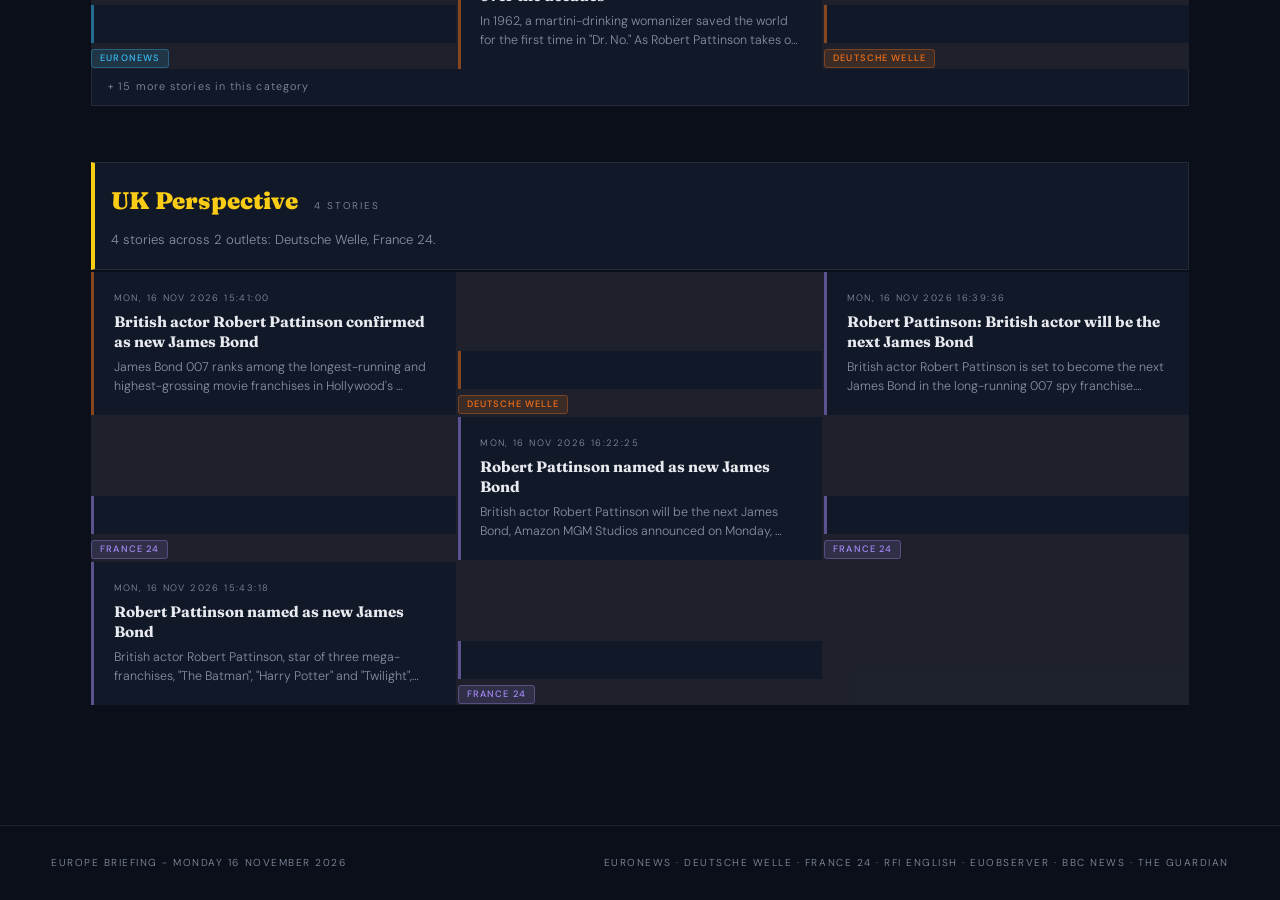
==== commit 9544cfea: "Daily briefing update 2026-11-16" ====
--- a/index.html
+++ b/index.html
@@ -3,7 +3,7 @@
 <head>
 <meta charset="UTF-8">
 <meta name="viewport" content="width=device-width, initial-scale=1.0">
-<title>Europe Briefing - Sunday 15 November 2026</title>
+<title>Europe Briefing - Monday 16 November 2026</title>
 <link rel="preconnect" href="https://fonts.googleapis.com">
 <link href="https://fonts.googleapis.com/css2?family=Fraunces:ital,opsz,wght@0,9..144,300;0,9..144,700;0,9..144,900;1,9..144,400&family=DM+Sans:wght@300;400;500&display=swap" rel="stylesheet">
 <style>*, *::before, *::after { box-sizing: border-box; margin: 0; padding: 0; }
@@ -76,7 +76,7 @@
 <section class="hero">
 <div class="hero-bg-blobs"><div class="blob blob-1"></div><div class="blob blob-2"></div><div class="blob blob-3"></div></div>
 <div class="hero-inner">
-<div class="eyebrow"><span class="eyebrow-dot"></span>Sunday 15 November 2026 - Daily Briefing</div>
+<div class="eyebrow"><span class="eyebrow-dot"></span>Monday 16 November 2026 - Daily Briefing</div>
 <h1>Europe<br><em>Briefing</em></h1>
 <p class="hero-lead">Headlines from 7 outlets, grouped by theme with citations - automatically refreshed every morning.</p>
 <div class="source-pills"><a class="pill" href="https://www.euronews.com" target="_blank">Euronews</a><a class="pill" href="https://www.dw.com/en/" target="_blank">Deutsche Welle</a><a class="pill" href="https://www.france24.com/en/" target="_blank">France 24</a><a class="pill" href="https://www.rfi.fr/en" target="_blank">RFI English</a><a class="pill" href="https://euobserver.com" target="_blank">EUobserver</a><a class="pill" href="https://www.bbc.com/news" target="_blank">BBC News</a><a class="pill" href="https://www.theguardian.com" target="_blank">The Guardian</a></div>
@@ -85,13 +85,15 @@
 </section>
 <div class="main-wrap">
 <div class="status-bar">
-<div class="status-left"><span class="live-dot"></span>Last updated <strong>14:35 UTC</strong> - 70 stories from 7 outlets</div>
+<div class="status-left"><span class="live-dot"></span>Last updated <strong>16:50 UTC</strong> - 70 stories from 7 outlets</div>
 </div>
 <div class="source-status-row"><span class="src-status" style="color:#38bdf8;border-color:#38bdf855">Euronews &#10003;</span><span class="src-status" style="color:#f97316;border-color:#f9731655">Deutsche Welle &#10003;</span><span class="src-status" style="color:#a78bfa;border-color:#a78bfa55">France 24 &#10003;</span><span class="src-status" style="color:#f472b6;border-color:#f472b655">RFI English &#10003;</span><span class="src-status" style="color:#34d399;border-color:#34d39955">EUobserver &#10003;</span><span class="src-status" style="color:#facc15;border-color:#facc1555">BBC News &#10003;</span><span class="src-status" style="color:#fb923c;border-color:#fb923c55">The Guardian &#10003;</span></div>
-<div class="stats-row"><div class="stat-box"><div class="stat-num" style="color:#f97316">27</div><div class="stat-label">War &amp; Conflict</div></div><div class="stat-box"><div class="stat-num" style="color:#38bdf8">10</div><div class="stat-label">EU Stories</div></div><div class="stat-box"><div class="stat-num" style="color:#a78bfa">12</div><div class="stat-label">Diplomacy</div></div><div class="stat-box"><div class="stat-num" style="color:#34d399">7</div><div class="stat-label">Economy</div></div><div class="stat-box"><div class="stat-num" style="color:#f472b6">13</div><div class="stat-label">Society &amp; Science</div></div><div class="stat-box"><div class="stat-num" style="color:#facc15">1</div><div class="stat-label">UK Stories</div></div></div>
-<div class="theme-section" style="animation-delay:0.0s"><div class="theme-header" style="border-left:4px solid #f97316;padding-left:1rem"><div class="theme-title-row"><h2 class="theme-title" style="color:#f97316">War & Conflict</h2><span class="theme-count">27 stories</span></div><p class="theme-summary">27 stories across 7 outlets: Euronews, Deutsche Welle, France 24, RFI English and 3 more.</p></div><div class="stories-grid"><a class="story-card" href="https://www.euronews.com/2026/11/15/three-commercial-vessels-struck-by-drones-near-romanias-black-sea-pm-says" target="_blank" rel="noopener" style="--src-color:#38bdf8"><div class="card-date">Sun, 15 Nov 2026 14:55:30</div><div class="card-title">Three commercial vessels struck by drones near Romania's black sea, PM says</div><div class="card-desc">Romania's Prime Minister called the attack on the three vessels Saturday 'unacceptable' and a 'violation of international law'. A day prior, a separate cargo-bound vessel was also ...</div><div class="card-footer"><a class="citation" href="https://www.euronews.com" target="_blank" rel="noopener" style="background:#38bdf822;color:#38bdf8;border:1px solid #38bdf855">Euronews</a></div></a><a class="story-card" href="https://www.euronews.com/2026/11/15/eu-forces-board-suspected-russian-shadow-fleet-tanker-in-mediterranean-kallas-says" target="_blank" rel="noopener" style="--src-color:#38bdf8"><div class="card-date">Sun, 15 Nov 2026 11:41:08</div><div class="card-title">EU forces board suspected Russian shadow fleet tanker in Mediterranean, Kallas says</div><div class="card-desc">The shadow fleet helps Russia get around Western sanctions on its oil industry by utilising complex ownership structures, flags of convenience and other tactics designed to mask th...</div><div class="card-footer"><a class="citation" href="https://www.euronews.com" target="_blank" rel="noopener" style="background:#38bdf822;color:#38bdf8;border:1px solid #38bdf855">Euronews</a></div></a><a class="story-card" href="https://www.euronews.com/2026/11/15/zelenskyy-questions-spacex-over-reported-starshield-speed-restrictions" target="_blank" rel="noopener" style="--src-color:#38bdf8"><div class="card-date">Sun, 15 Nov 2026 08:15:50</div><div class="card-title">Zelenskyy questions SpaceX over reported Starshield speed restrictions</div><div class="card-desc">The restrictions have been directly affecting Ukraine's ability to intercept Russian jet-powered attack drones, Zelenskyy said in an address at the European Political Community sum...</div><div class="card-footer"><a class="citation" href="https://www.euronews.com" target="_blank" rel="noopener" style="background:#38bdf822;color:#38bdf8;border:1px solid #38bdf855">Euronews</a></div></a><a class="story-card" href="https://www.dw.com/en/germany-news-germany-holds-national-day-of-remembrance/live-79947500?maca=en-rss-en-all-1573-xml-mrss" target="_blank" rel="noopener" style="--src-color:#f97316"><div class="card-date">Sun, 15 Nov 2026 07:23:00</div><div class="card-title">Germany news: Germany holds national day of remembrance</div><div class="card-desc">Events are being held for 'Volkstrauertag,' a day commemorating victims of war and oppression. Meanwhile, experts say the country is headed for a budget crisis. DW has more.</div><div class="card-footer"><a class="citation" href="https://www.dw.com/en/" target="_blank" rel="noopener" style="background:#f9731622;color:#f97316;border:1px solid #f9731655">Deutsche Welle</a></div></a><a class="story-card" href="https://www.dw.com/en/beijing-faces-its-russia-dilemma-amid-talk-of-xi-trump-putin-summit/a-79942427?maca=en-rss-en-all-1573-xml-mrss" target="_blank" rel="noopener" style="--src-color:#f97316"><div class="card-date">Sun, 15 Nov 2026 06:31:00</div><div class="card-title">Beijing faces its Russia dilemma amid talk of Xi-Trump-Putin summit</div><div class="card-desc">China is forced to tread carefully as it considers hosting a meeting between Xi Jinping, Vladimir Putin, and Donald Trump. While the optics are sure to favor Moscow, Beijing is ris...</div><div class="card-footer"><a class="citation" href="https://www.dw.com/en/" target="_blank" rel="noopener" style="background:#f9731622;color:#f97316;border:1px solid #f9731655">Deutsche Welle</a></div></a><a class="story-card" href="https://www.france24.com/en/us-probes-nationwide-flights-stoppage-as-travel-disruptions-persist" target="_blank" rel="noopener" style="--src-color:#a78bfa"><div class="card-date">Sun, 15 Nov 2026 14:09:20</div><div class="card-title">US probes nationwide flights stoppage as travel disruptions persist</div><div class="card-desc">US air travel is expected to return to normal this Sunday, following a nationwide ground stop Friday night that stranded hundreds of thousands of passengers and disrupted travel wo...</div><div class="card-footer"><a class="citation" href="https://www.france24.com/en/" target="_blank" rel="noopener" style="background:#a78bfa22;color:#a78bfa;border:1px solid #a78bfa55">France 24</a></div></a></div><div class="more-count">+ 21 more stories in this category</div></div><div class="theme-section" style="animation-delay:0.1s"><div class="theme-header" style="border-left:4px solid #38bdf8;padding-left:1rem"><div class="theme-title-row"><h2 class="theme-title" style="color:#38bdf8">European Union</h2><span class="theme-count">10 stories</span></div><p class="theme-summary">10 stories across 4 outlets: Deutsche Welle, RFI English, EUobserver, The Guardian.</p></div><div class="stories-grid"><a class="story-card" href="https://www.dw.com/en/asean-offers-myanmar-s-sidelined-leaders-a-path-back-to-summits-but-says-restrictions-will-stay-until-there-is-meaningful-progress-on-its-peace-plan/a-79951878?maca=en-rss-en-all-1573-xml-mrss" target="_blank" rel="noopener" style="--src-color:#f97316"><div class="card-date">Sun, 15 Nov 2026 12:26:00</div><div class="card-title">ASEAN offers Myanmar's sidelined leaders a path back to summits, but says restrictions will stay until there is meaningful progress on its peace plan</div><div class="card-desc">Southeast Asian leaders have agreed to engage Myanmar in stages after years of excluding its leaders from high-level meetings. The bloc says Myanmar could regain full representatio...</div><div class="card-footer"><a class="citation" href="https://www.dw.com/en/" target="_blank" rel="noopener" style="background:#f9731622;color:#f97316;border:1px solid #f9731655">Deutsche Welle</a></div></a><a class="story-card" href="https://www.dw.com/en/macron-urges-unity-as-francophonie-summit-opens-in-cambodia/a-79951201?maca=en-rss-en-all-1573-xml-mrss" target="_blank" rel="noopener" style="--src-color:#f97316"><div class="card-date">Sun, 15 Nov 2026 08:12:00</div><div class="card-title">Macron urges unity as Francophonie summit opens in Cambodia</div><div class="card-desc">Leaders of French-speaking nations gathered in Phnom Penh as a row over who should lead the Francophonie and Congo’s threat to quit put pressure on Macron to broker consensus.</div><div class="card-footer"><a class="citation" href="https://www.dw.com/en/" target="_blank" rel="noopener" style="background:#f9731622;color:#f97316;border:1px solid #f9731655">Deutsche Welle</a></div></a><a class="story-card" href="https://www.dw.com/en/germany-s-2027-budget-a-record-€561-billion-and-a-mountain-of-debt/a-79943216?maca=en-rss-en-all-1573-xml-mrss" target="_blank" rel="noopener" style="--src-color:#f97316"><div class="card-date">Sat, 14 Nov 2026 21:09:00</div><div class="card-title">Germany's 2027 budget: A record €561 billion and a mountain of debt</div><div class="card-desc">The 2027 federal budget proposal has finally been hammered out and is set for a vote in parliament. What are the government's policy priorities in defense, infrastructure, the econ...</div><div class="card-footer"><a class="citation" href="https://www.dw.com/en/" target="_blank" rel="noopener" style="background:#f9731622;color:#f97316;border:1px solid #f9731655">Deutsche Welle</a></div></a><a class="story-card" href="https://www.rfi.fr/en/international/20261115-tensions-and-economic-turbulence-in-cambodia-as-it-hosts-francophonie-summit" target="_blank" rel="noopener" style="--src-color:#f472b6"><div class="card-date">Sun, 15 Nov 2026 08:33:13</div><div class="card-title">Tensions and economic turbulence in Cambodia, as it hosts Francophonie summit</div><div class="card-desc">Phnom Penh is hosting the 20th Francophonie summit, which opens on 15 November. But with tensions with Thailand rising and tourism in decline, the summit comes at a challenging tim...</div><div class="card-footer"><a class="citation" href="https://www.rfi.fr/en" target="_blank" rel="noopener" style="background:#f472b622;color:#f472b6;border:1px solid #f472b655">RFI English</a></div></a><a class="story-card" href="https://euobserver.com/248884/not-apathy-but-disconnection-we-asked-europes-youngest-meps-what-they-thought-of-the-continent-wide-gen-z-protests/" target="_blank" rel="noopener" style="--src-color:#34d399"><div class="card-date">Sun, 15 Nov 2026 09:00:00</div><div class="card-title">‘Not apathy but disconnection’: We asked Europe’s youngest MEPs what they thought of the continent-wide Gen Z protests</div><div class="card-desc">From Porto to Athens, Europe was taken by surprise by the mass youth protests for better education, an affordable cost of living, and political accountability. EUobserver spoke to ...</div><div class="card-footer"><a class="citation" href="https://euobserver.com" target="_blank" rel="noopener" style="background:#34d39922;color:#34d399;border:1px solid #34d39955">EUobserver</a></div></a><a class="story-card" href="https://euobserver.com/248856/very-overdue-meps-welcome-proxy-voting-for-pregnant-members-and-new-mothers/" target="_blank" rel="noopener" style="--src-color:#34d399"><div class="card-date">Fri, 13 Nov 2026 15:39:00</div><div class="card-title">‘Very overdue’ – MEPs welcome proxy voting for pregnant members and new mothers</div><div class="card-desc">An overwhelming majority in the European Parliament agreed MEPs can delegate their vote to another member in the months before and after childbirth, retaining their say in key file...</div><div class="card-footer"><a class="citation" href="https://euobserver.com" target="_blank" rel="noopener" style="background:#34d39922;color:#34d399;border:1px solid #34d39955">EUobserver</a></div></a></div><div class="more-count">+ 4 more stories in this category</div></div><div class="theme-section" style="animation-delay:0.2s"><div class="theme-header" style="border-left:4px solid #a78bfa;padding-left:1rem"><div class="theme-title-row"><h2 class="theme-title" style="color:#a78bfa">Diplomacy & Politics</h2><span class="theme-count">12 stories</span></div><p class="theme-summary">12 stories across 6 outlets: Euronews, Deutsche Welle, France 24, RFI English and 2 more.</p></div><div class="stories-grid"><a class="story-card" href="https://www.euronews.com/2026/11/15/record-immigration-day-in-el-hierro-as-1488-arrive-in-canary-islands" target="_blank" rel="noopener" style="--src-color:#38bdf8"><div class="card-date">Sun, 15 Nov 2026 14:38:03</div><div class="card-title">Record immigration day in El Hierro as 1,488 arrive in Canary Islands</div><div class="card-desc">12 cayucos carrying 1,235 people reached El Hierro on Saturday, and two more boats reached Gran Canaria and Tenerife. The Canaries saw 1,488 arrivals in a day and over 2,300 in two...</div><div class="card-footer"><a class="citation" href="https://www.euronews.com" target="_blank" rel="noopener" style="background:#38bdf822;color:#38bdf8;border:1px solid #38bdf855">Euronews</a></div></a><a class="story-card" href="https://www.euronews.com/2026/11/15/cape-verde-heads-to-the-polls-in-presidential-election" target="_blank" rel="noopener" style="--src-color:#38bdf8"><div class="card-date">Sun, 15 Nov 2026 10:45:23</div><div class="card-title">Cape Verde heads to the polls in presidential election</div><div class="card-desc">Incumbent President José Maria Neves, who won the 2021 presidential election, is favoured to win a second term in office.</div><div class="card-footer"><a class="citation" href="https://www.euronews.com" target="_blank" rel="noopener" style="background:#38bdf822;color:#38bdf8;border:1px solid #38bdf855">Euronews</a></div></a><a class="story-card" href="https://www.dw.com/en/nigeria-s-upcoming-election-marred-by-rising-ai-disinformation/a-79946897?maca=en-rss-en-all-1573-xml-mrss" target="_blank" rel="noopener" style="--src-color:#f97316"><div class="card-date">Sat, 14 Nov 2026 21:05:00</div><div class="card-title">Nigeria's upcoming election marred by rising AI disinformation</div><div class="card-desc">As Nigeria inches closer to the 2027 polls, the use of artificial intelligence in the electoral process has prompted questions about integrity and institutional readiness. Can Nige...</div><div class="card-footer"><a class="citation" href="https://www.dw.com/en/" target="_blank" rel="noopener" style="background:#f9731622;color:#f97316;border:1px solid #f9731655">Deutsche Welle</a></div></a><a class="story-card" href="https://www.france24.com/en/europe/20261115-the-week-in-pictures-spain-protests-pope-leo-peru-homecoming-rocky-fans-philly-rosalia" target="_blank" rel="noopener" style="--src-color:#a78bfa"><div class="card-date">Sun, 15 Nov 2026 13:59:21</div><div class="card-title">The week in pictures: Spain protests, Pope Leo's Peru 'homecoming' and Rocky fans in Philly</div><div class="card-desc">FRANCE 24 looks back at some of the week's most striking images, from angry protests over a housing crisis that has dominated Spain's election campaign, to Leo XIV's visit to his a...</div><div class="card-footer"><a class="citation" href="https://www.france24.com/en/" target="_blank" rel="noopener" style="background:#a78bfa22;color:#a78bfa;border:1px solid #a78bfa55">France 24</a></div></a><a class="story-card" href="https://www.france24.com/en/tv-shows/a-week-in-france/20261115-france-s-presidential-race-heats-up" target="_blank" rel="noopener" style="--src-color:#a78bfa"><div class="card-date">Sun, 15 Nov 2026 13:49:25</div><div class="card-title">France's presidential race heats up</div><div class="card-desc">In approximately six months time, French voters will head to the polls for the first round of the presidential election.  Due to term limits, current president Emmanuel Macron is b...</div><div class="card-footer"><a class="citation" href="https://www.france24.com/en/" target="_blank" rel="noopener" style="background:#a78bfa22;color:#a78bfa;border:1px solid #a78bfa55">France 24</a></div></a><a class="story-card" href="https://www.rfi.fr/en/africa/20261115-cape-verde-votes-for-president-with-incumbent-favoured-to-win" target="_blank" rel="noopener" style="--src-color:#f472b6"><div class="card-date">Sun, 15 Nov 2026 10:01:40</div><div class="card-title">Cape Verde votes for president, with incumbent favoured to win</div><div class="card-desc">Polling stations have opened in Cape Verde for a presidential election with incumbent Jose Maria Neves favoured to win a second term as head of state of the west African archipelag...</div><div class="card-footer"><a class="citation" href="https://www.rfi.fr/en" target="_blank" rel="noopener" style="background:#f472b622;color:#f472b6;border:1px solid #f472b655">RFI English</a></div></a></div><div class="more-count">+ 6 more stories in this category</div></div><div class="theme-section" style="animation-delay:0.30000000000000004s"><div class="theme-header" style="border-left:4px solid #34d399;padding-left:1rem"><div class="theme-title-row"><h2 class="theme-title" style="color:#34d399">Economy & Trade</h2><span class="theme-count">7 stories</span></div><p class="theme-summary">7 stories across 4 outlets: Euronews, Deutsche Welle, RFI English, The Guardian.</p></div><div class="stories-grid"><a class="story-card" href="https://www.euronews.com/video/2026/11/15/latest-news-bulletin-november-15th-2026-midday" target="_blank" rel="noopener" style="--src-color:#38bdf8"><div class="card-date">Sun, 15 Nov 2026 12:00:15</div><div class="card-title">Latest news bulletin | November 15th, 2026 – Midday</div><div class="card-desc">Catch up with the most important stories from around Europe and beyond this November 15th, 2026 - latest news, breaking news, World, Business, Entertainment, Politics, Culture, Tra...</div><div class="card-footer"><a class="citation" href="https://www.euronews.com" target="_blank" rel="noopener" style="background:#38bdf822;color:#38bdf8;border:1px solid #38bdf855">Euronews</a></div></a><a class="story-card" href="https://www.euronews.com/video/2026/11/15/latest-news-bulletin-november-15th-2026-morning" target="_blank" rel="noopener" style="--src-color:#38bdf8"><div class="card-date">Sun, 15 Nov 2026 07:00:32</div><div class="card-title">Latest news bulletin | November 15th, 2026 – Morning</div><div class="card-desc">Catch up with the most important stories from around Europe and beyond this November 15th, 2026 - latest news, breaking news, World, Business, Entertainment, Politics, Culture, Tra...</div><div class="card-footer"><a class="citation" href="https://www.euronews.com" target="_blank" rel="noopener" style="background:#38bdf822;color:#38bdf8;border:1px solid #38bdf855">Euronews</a></div></a><a class="story-card" href="https://www.dw.com/en/could-universal-basic-income-be-part-of-the-solution-in-an-ai-economy/a-79941597?maca=en-rss-en-all-1573-xml-mrss" target="_blank" rel="noopener" style="--src-color:#f97316"><div class="card-date">Sun, 15 Nov 2026 05:36:00</div><div class="card-title">Could universal basic income be part of the solution in an AI economy?</div><div class="card-desc">The scale of the economic disruption caused by AI has led even conservative politicians to talk about universal basic income. But economists are not convinced, and campaigners thin...</div><div class="card-footer"><a class="citation" href="https://www.dw.com/en/" target="_blank" rel="noopener" style="background:#f9731622;color:#f97316;border:1px solid #f9731655">Deutsche Welle</a></div></a><a class="story-card" href="https://www.rfi.fr/en/france/20261115-women-in-france-report-painful-periods-after-exposure-to-tear-gas-at-protests" target="_blank" rel="noopener" style="--src-color:#f472b6"><div class="card-date">Sun, 15 Nov 2026 10:14:03</div><div class="card-title">Women in France report painful periods after exposure to tear gas at protests</div><div class="card-desc">Thousands of women in France have reported unusually painful periods, heavy bleeding and disrupted menstrual cycles after being exposed to tear gas during the country's recent prot...</div><div class="card-footer"><a class="citation" href="https://www.rfi.fr/en" target="_blank" rel="noopener" style="background:#f472b622;color:#f472b6;border:1px solid #f472b655">RFI English</a></div></a><a class="story-card" href="https://www.rfi.fr/en/france/20261114-how-france-s-student-protests-grew-into-a-broader-movement-amid-police-violence" target="_blank" rel="noopener" style="--src-color:#f472b6"><div class="card-date">Sat, 14 Nov 2026 11:11:37</div><div class="card-title">How France's student protests grew into a broader movement amid police violence</div><div class="card-desc">What began in September as a student protest over deteriorating school conditions has over recent weeks grown into a broader social movement across France. The violent police respo...</div><div class="card-footer"><a class="citation" href="https://www.rfi.fr/en" target="_blank" rel="noopener" style="background:#f472b622;color:#f472b6;border:1px solid #f472b655">RFI English</a></div></a><a class="story-card" href="https://www.rfi.fr/en/france/20261114-fifth-wave-of-french-protests-to-focus-on-child-protection-and-police-laws" target="_blank" rel="noopener" style="--src-color:#f472b6"><div class="card-date">Sat, 14 Nov 2026 11:03:51</div><div class="card-title">Fifth wave of French protests to focus on child protection and police laws</div><div class="card-desc">France faces more rallies on Saturday with demonstrators venting frustrations ranging from inflation, to child protection measures and opposition to a new police bill.</div><div class="card-footer"><a class="citation" href="https://www.rfi.fr/en" target="_blank" rel="noopener" style="background:#f472b622;color:#f472b6;border:1px solid #f472b655">RFI English</a></div></a></div><div class="more-count">+ 1 more stories in this category</div></div><div class="theme-section" style="animation-delay:0.4s"><div class="theme-header" style="border-left:4px solid #f472b6;padding-left:1rem"><div class="theme-title-row"><h2 class="theme-title" style="color:#f472b6">Society, Science & Environment</h2><span class="theme-count">13 stories</span></div><p class="theme-summary">13 stories across 6 outlets: Euronews, Deutsche Welle, France 24, EUobserver and 2 more.</p></div><div class="stories-grid"><a class="story-card" href="https://www.euronews.com/2026/11/15/two-aircraft-collide-at-miami-international-airport" target="_blank" rel="noopener" style="--src-color:#38bdf8"><div class="card-date">Sun, 15 Nov 2026 12:59:43</div><div class="card-title">Two aircraft collide at Miami International Airport</div><div class="card-desc">It came as travellers across the US continued to face disruption following a nationwide ground stop that caused chaos at airports this weekend.</div><div class="card-footer"><a class="citation" href="https://www.euronews.com" target="_blank" rel="noopener" style="background:#38bdf822;color:#38bdf8;border:1px solid #38bdf855">Euronews</a></div></a><a class="story-card" href="https://www.euronews.com/video/2026/11/15/watch-spacex-catches-starship-in-midair-on-return-to-launch-tower" target="_blank" rel="noopener" style="--src-color:#38bdf8"><div class="card-date">Sun, 15 Nov 2026 11:05:49</div><div class="card-title">Watch: SpaceX catches Starship in midair on return to launch tower</div><div class="card-desc">SpaceX's Starship spacecraft was successfully caught by giant mechanical arms at its Texas launch tower after a 22-hour journey, marking the first successful midair capture of a St...</div><div class="card-footer"><a class="citation" href="https://www.euronews.com" target="_blank" rel="noopener" style="background:#38bdf822;color:#38bdf8;border:1px solid #38bdf855">Euronews</a></div></a><a class="story-card" href="https://www.euronews.com/2026/11/15/judo-double-gold-for-canada-on-day-2-at-zagreb-grand-prix" target="_blank" rel="noopener" style="--src-color:#38bdf8"><div class="card-date">Sun, 15 Nov 2026 08:06:26</div><div class="card-title">Judo: double gold for Canada on day 2 at Zagreb Grand Prix</div><div class="card-desc">Canada celebrated double gold at the Zagreb Grand Prix as Jessica Klimkait and François Gauthier-Drapeau topped the podium. Georgia's Giorgi Loladze and Brazil's Nauana Silva claim...</div><div class="card-footer"><a class="citation" href="https://www.euronews.com" target="_blank" rel="noopener" style="background:#38bdf822;color:#38bdf8;border:1px solid #38bdf855">Euronews</a></div></a><a class="story-card" href="https://www.dw.com/en/tens-of-thousands-continue-to-protest-across-france/a-79950503?maca=en-rss-en-all-1573-xml-mrss" target="_blank" rel="noopener" style="--src-color:#f97316"><div class="card-date">Sun, 15 Nov 2026 00:55:00</div><div class="card-title">Tens of thousands continue to protest across France</div><div class="card-desc">Some 106,000 people marched through French cities for a fifth consecutive weekend of protests, marking the lowest turnout in recent weeks.</div><div class="card-footer"><a class="citation" href="https://www.dw.com/en/" target="_blank" rel="noopener" style="background:#f9731622;color:#f97316;border:1px solid #f9731655">Deutsche Welle</a></div></a><a class="story-card" href="https://www.dw.com/en/philippines-wins-first-eurovision-song-contest-asia/a-79950050?maca=en-rss-en-all-1573-xml-mrss" target="_blank" rel="noopener" style="--src-color:#f97316"><div class="card-date">Sat, 14 Nov 2026 22:44:00</div><div class="card-title">Philippines wins first Eurovision Song Contest Asia</div><div class="card-desc">Eleven countries took part in the competition in Bangkok. Teenage winner Carmelle Collado's winning dance song is a tribute to Filipino women.</div><div class="card-footer"><a class="citation" href="https://www.dw.com/en/" target="_blank" rel="noopener" style="background:#f9731622;color:#f97316;border:1px solid #f9731655">Deutsche Welle</a></div></a><a class="story-card" href="https://www.dw.com/en/spacex-carries-out-first-ever-spaceship-capture/a-79950275?maca=en-rss-en-all-1573-xml-mrss" target="_blank" rel="noopener" style="--src-color:#f97316"><div class="card-date">Sat, 14 Nov 2026 21:35:00</div><div class="card-title">SpaceX carries out first-ever spaceship capture</div><div class="card-desc">The successful recovery of SpaceX's Starship marks a breakthrough in founder Elon Musk’s goal of developing a fully reusable rocket system.</div><div class="card-footer"><a class="citation" href="https://www.dw.com/en/" target="_blank" rel="noopener" style="background:#f9731622;color:#f97316;border:1px solid #f9731655">Deutsche Welle</a></div></a></div><div class="more-count">+ 7 more stories in this category</div></div><div class="theme-section" style="animation-delay:0.5s"><div class="theme-header" style="border-left:4px solid #facc15;padding-left:1rem"><div class="theme-title-row"><h2 class="theme-title" style="color:#facc15">UK Perspective</h2><span class="theme-count">1 stories</span></div><p class="theme-summary">1 story across 1 outlet: RFI English.</p></div><div class="stories-grid"><a class="story-card" href="https://www.rfi.fr/en/culture/20261115-with-nigeria-s-fela-kuti-african-music-enters-the-rock-roll-hall-of-fame" target="_blank" rel="noopener" style="--src-color:#f472b6"><div class="card-date">Sun, 15 Nov 2026 11:18:10</div><div class="card-title">With Nigeria's Fela Kuti, African music enters the Rock & Roll Hall of Fame</div><div class="card-desc">For the first time in its history, the Rock & Roll Hall of Fame has honoured a major figure in African music. Nigeria's Fela Kuti was inducted on Saturday evening during a ceremony...</div><div class="card-footer"><a class="citation" href="https://www.rfi.fr/en" target="_blank" rel="noopener" style="background:#f472b622;color:#f472b6;border:1px solid #f472b655">RFI English</a></div></a></div></div></div>
+<div class="stats-row"><div class="stat-box"><div class="stat-num" style="color:#f97316">28</div><div class="stat-label">War &amp; Conflict</div></div><div class="stat-box"><div class="stat-num" style="color:#38bdf8">8</div><div class="stat-label">EU Stories</div></div><div class="stat-box"><div class="stat-num" style="color:#a78bfa">5</div><div class="stat-label">Diplomacy</div></div><div class="stat-box"><div class="stat-num" style="color:#34d399">4</div><div class="stat-label">Economy</div></div><div class="stat-box"><div class="stat-num" style="color:#f472b6">21</div><div class="stat-label">Society &amp; Science</div></div><div class="stat-box"><div class="stat-num" style="color:#facc15">4</div><div class="stat-label">UK Stories</div></div></div>
+<div class="theme-section" style="animation-delay:0.0s"><div class="theme-header" style="border-left:4px solid #f97316;padding-left:1rem"><div class="theme-title-row"><h2 class="theme-title" style="color:#f97316">War & Conflict</h2><span class="theme-count">28 stories</span></div><p class="theme-summary">28 stories across 7 outlets: Euronews, Deutsche Welle, France 24, RFI English and 3 more.</p></div><div class="stories-grid"><a class="story-card" href="https://www.euronews.com/2026/11/16/trump-says-he-could-meet-with-north-korean-leader-kim-jong-un-in-china" target="_blank" rel="noopener" style="--src-color:#38bdf8"><div class="card-date">Mon, 16 Nov 2026 16:53:58</div><div class="card-title">Trump says he could meet with North Korean leader Kim Jong-un in China</div><div class="card-desc">Trump is planning to discuss nuclear disarmament when he meets with Russian President Vladimir Putin and Chinese President Xi Jinping in Shenzhen, China this week.</div><div class="card-footer"><a class="citation" href="https://www.euronews.com" target="_blank" rel="noopener" style="background:#38bdf822;color:#38bdf8;border:1px solid #38bdf855">Euronews</a></div></a><a class="story-card" href="https://www.euronews.com/2026/11/16/12-crew-members-rescued-after-cargo-ship-capsizes-off-bulgaria-following-suspected-drone-s" target="_blank" rel="noopener" style="--src-color:#38bdf8"><div class="card-date">Mon, 16 Nov 2026 16:03:29</div><div class="card-title">12 crew members rescued after cargo ship capsizes off Bulgaria following suspected drone strike</div><div class="card-desc">All 12 crew members working on board the vessel were rescued and were being flown by helicopter to Bulgaria's Chaika air base, according to authorities.</div><div class="card-footer"><a class="citation" href="https://www.euronews.com" target="_blank" rel="noopener" style="background:#38bdf822;color:#38bdf8;border:1px solid #38bdf855">Euronews</a></div></a><a class="story-card" href="https://www.dw.com/en/iran-s-growing-exodus-of-young-talent/a-79960368?maca=en-rss-en-all-1573-xml-mrss" target="_blank" rel="noopener" style="--src-color:#f97316"><div class="card-date">Mon, 16 Nov 2026 16:08:00</div><div class="card-title">Iran's growing exodus of young talent</div><div class="card-desc">Conflict and uncertainty are driving more and more educated young Iranians to consider leaving the country.</div><div class="card-footer"><a class="citation" href="https://www.dw.com/en/" target="_blank" rel="noopener" style="background:#f9731622;color:#f97316;border:1px solid #f9731655">Deutsche Welle</a></div></a><a class="story-card" href="https://www.dw.com/en/cop31-draft-deal-calls-for-immediate-shift-away-from-fossil-fuels/a-79960705?maca=en-rss-en-all-1573-xml-mrss" target="_blank" rel="noopener" style="--src-color:#f97316"><div class="card-date">Mon, 16 Nov 2026 14:05:00</div><div class="card-title">COP31 draft deal calls for 'immediate' shift away from fossil fuels</div><div class="card-desc">The preliminary agreement at UN climate talks in Turkey calls for a rapid reduction of planet-warming emissions and at least $120 billion to help countries adapt to climate change.</div><div class="card-footer"><a class="citation" href="https://www.dw.com/en/" target="_blank" rel="noopener" style="background:#f9731622;color:#f97316;border:1px solid #f9731655">Deutsche Welle</a></div></a><a class="story-card" href="https://www.dw.com/en/china-says-xi-trump-putin-to-discuss-world-peace/a-79959570?maca=en-rss-en-all-1573-xml-mrss" target="_blank" rel="noopener" style="--src-color:#f97316"><div class="card-date">Mon, 16 Nov 2026 12:48:00</div><div class="card-title">China says Xi, Trump, Putin to discuss 'world peace'</div><div class="card-desc">China says presidents Xi, Trump and Putin are going to have "in-depth discussions on global peace." Ukraine, Iran and denuclearization could also feature in the talks.</div><div class="card-footer"><a class="citation" href="https://www.dw.com/en/" target="_blank" rel="noopener" style="background:#f9731622;color:#f97316;border:1px solid #f9731655">Deutsche Welle</a></div></a><a class="story-card" href="https://www.france24.com/en/russia-s-war-on-ukraine-americans-want-to-have-a-deal-whatever-the-cost-for-both-ukraine-europe" target="_blank" rel="noopener" style="--src-color:#a78bfa"><div class="card-date">Mon, 16 Nov 2026 16:22:49</div><div class="card-title">Russia's war on Ukraine: 'Americans want to have a deal whatever the cost for both Ukraine & Europe'</div><div class="card-desc">Delano D'Souza is pleased to welcome Grégoire Roos, Director of the Europe and Russia and Eurasia Programmes at Chatham House. As European countries prepare to take part in the nex...</div><div class="card-footer"><a class="citation" href="https://www.france24.com/en/" target="_blank" rel="noopener" style="background:#a78bfa22;color:#a78bfa;border:1px solid #a78bfa55">France 24</a></div></a></div><div class="more-count">+ 22 more stories in this category</div></div><div class="theme-section" style="animation-delay:0.1s"><div class="theme-header" style="border-left:4px solid #38bdf8;padding-left:1rem"><div class="theme-title-row"><h2 class="theme-title" style="color:#38bdf8">European Union</h2><span class="theme-count">8 stories</span></div><p class="theme-summary">8 stories across 5 outlets: Euronews, Deutsche Welle, RFI English, EUobserver and 1 more.</p></div><div class="stories-grid"><a class="story-card" href="https://www.euronews.com/2026/11/16/serbian-nationalist-song-on-kosovo-sparks-embarrassment-for-eu-commission" target="_blank" rel="noopener" style="--src-color:#38bdf8"><div class="card-date">Mon, 16 Nov 2026 14:23:44</div><div class="card-title">Albania's Rama slams Serbian nationalist song at EU conference</div><div class="card-desc">Albania's PM Rama criticised a band for playing a Serbian nationalist song claiming Kosovo as Serbian land at the European Commission’s enlargement conference. Marta Kos said it do...</div><div class="card-footer"><a class="citation" href="https://www.euronews.com" target="_blank" rel="noopener" style="background:#38bdf822;color:#38bdf8;border:1px solid #38bdf855">Euronews</a></div></a><a class="story-card" href="https://www.dw.com/en/germany-eu-states-open-talks-on-rwanda-deportation-scheme/a-79959158?maca=en-rss-en-all-1573-xml-mrss" target="_blank" rel="noopener" style="--src-color:#f97316"><div class="card-date">Mon, 16 Nov 2026 12:10:00</div><div class="card-title">Germany, EU states open talks on Rwanda deportation scheme</div><div class="card-desc">The move follows approval of EU regulations that ease deportations and allow hubs to be set up outside the bloc. A similar scheme by the UK government fell apart over legal issues.</div><div class="card-footer"><a class="citation" href="https://www.dw.com/en/" target="_blank" rel="noopener" style="background:#f9731622;color:#f97316;border:1px solid #f9731655">Deutsche Welle</a></div></a><a class="story-card" href="https://www.rfi.fr/en/international/20261116-francophonie-summit-delays-secretary-general-vote-after-rwanda-drc-deadlock" target="_blank" rel="noopener" style="--src-color:#f472b6"><div class="card-date">Mon, 16 Nov 2026 14:26:14</div><div class="card-title">Francophonie summit delays secretary-general vote after Rwanda-DRC deadlock</div><div class="card-desc">The International Organisation of La Francophonie has postponed the election of its next secretary-general by one year after members failed to reach a consensus at a summit in Camb...</div><div class="card-footer"><a class="citation" href="https://www.rfi.fr/en" target="_blank" rel="noopener" style="background:#f472b622;color:#f472b6;border:1px solid #f472b655">RFI English</a></div></a><a class="story-card" href="https://www.rfi.fr/en/environment/20261115-un-aims-to-halve-global-food-waste-by-2030-in-fight-against-climate-change-cop-31" target="_blank" rel="noopener" style="--src-color:#f472b6"><div class="card-date">Sun, 15 Nov 2026 16:56:00</div><div class="card-title">UN aims to halve global food waste by 2030 in fight against climate change</div><div class="card-desc">The United Nations' Food Waste Breakthrough initiative aims to halve global food waste by 2030. Speaking at the Cop31 summit in Turkey, the UN's Clementine O'Connor told RFI why th...</div><div class="card-footer"><a class="citation" href="https://www.rfi.fr/en" target="_blank" rel="noopener" style="background:#f472b622;color:#f472b6;border:1px solid #f472b655">RFI English</a></div></a><a class="story-card" href="https://www.rfi.fr/en/international/20261115-tensions-and-economic-turbulence-in-cambodia-as-it-hosts-francophonie-summit" target="_blank" rel="noopener" style="--src-color:#f472b6"><div class="card-date">Sun, 15 Nov 2026 08:33:13</div><div class="card-title">Tensions and economic turbulence in Cambodia, as it hosts Francophonie summit</div><div class="card-desc">Phnom Penh is hosting the 20th Francophonie summit, which opens on 15 November. But with tensions with Thailand rising and tourism in decline, the summit comes at a challenging tim...</div><div class="card-footer"><a class="citation" href="https://www.rfi.fr/en" target="_blank" rel="noopener" style="background:#f472b622;color:#f472b6;border:1px solid #f472b655">RFI English</a></div></a><a class="story-card" href="https://euobserver.com/248884/not-apathy-but-disconnection-we-asked-europes-youngest-meps-what-they-thought-of-the-continent-wide-gen-z-protests/" target="_blank" rel="noopener" style="--src-color:#34d399"><div class="card-date">Sun, 15 Nov 2026 09:00:00</div><div class="card-title">‘Not apathy but disconnection’: We asked Europe’s youngest MEPs what they thought of the continent-wide Gen Z protests</div><div class="card-desc">From Porto to Athens, Europe was taken by surprise by the mass youth protests for better education, an affordable cost of living, and political accountability. EUobserver spoke to ...</div><div class="card-footer"><a class="citation" href="https://euobserver.com" target="_blank" rel="noopener" style="background:#34d39922;color:#34d399;border:1px solid #34d39955">EUobserver</a></div></a></div><div class="more-count">+ 2 more stories in this category</div></div><div class="theme-section" style="animation-delay:0.2s"><div class="theme-header" style="border-left:4px solid #a78bfa;padding-left:1rem"><div class="theme-title-row"><h2 class="theme-title" style="color:#a78bfa">Diplomacy & Politics</h2><span class="theme-count">5 stories</span></div><p class="theme-summary">5 stories across 4 outlets: Euronews, Deutsche Welle, RFI English, The Guardian.</p></div><div class="stories-grid"><a class="story-card" href="https://www.euronews.com/2026/11/16/belgian-king-grants-pm-de-wever-more-time-to-agree-new-budget" target="_blank" rel="noopener" style="--src-color:#38bdf8"><div class="card-date">Mon, 16 Nov 2026 14:51:08</div><div class="card-title">Belgian king grants PM De Wever more time to agree new budget</div><div class="card-desc">King Philippe had refused De Wever's resignation earlier this month and asked him to continue with budget talks, giving him until 16 November to solve the impasse.</div><div class="card-footer"><a class="citation" href="https://www.euronews.com" target="_blank" rel="noopener" style="background:#38bdf822;color:#38bdf8;border:1px solid #38bdf855">Euronews</a></div></a><a class="story-card" href="https://www.dw.com/en/the-afd-and-neo-nazi-networks-how-close-are-the-connections/a-79961920?maca=en-rss-en-all-1573-xml-mrss" target="_blank" rel="noopener" style="--src-color:#f97316"><div class="card-date">Mon, 16 Nov 2026 16:23:00</div><div class="card-title">The AfD and neo-Nazi networks: how close are the connections?</div><div class="card-desc">The Alternative for Germany party (AfD) has become a focal point for the far right. Many of its members and staff have ties to ethnonationalist or neo-Nazi organizations.</div><div class="card-footer"><a class="citation" href="https://www.dw.com/en/" target="_blank" rel="noopener" style="background:#f9731622;color:#f97316;border:1px solid #f9731655">Deutsche Welle</a></div></a><a class="story-card" href="https://www.dw.com/en/guinea-s-gold-rush-arrests-deportations-spark-outcry/a-79922842?maca=en-rss-en-all-1573-xml-mrss" target="_blank" rel="noopener" style="--src-color:#f97316"><div class="card-date">Mon, 16 Nov 2026 14:38:00</div><div class="card-title">Guinea's gold rush: Arrests, deportations spark outcry</div><div class="card-desc">Guinea has banned illegal gold mining, citing environmental concerns. It has further charged hundreds of suspected local and foreign illegal miners amid reports of rights abuses an...</div><div class="card-footer"><a class="citation" href="https://www.dw.com/en/" target="_blank" rel="noopener" style="background:#f9731622;color:#f97316;border:1px solid #f9731655">Deutsche Welle</a></div></a><a class="story-card" href="https://www.rfi.fr/en/africa/20261116-neves-wins-second-term-as-cape-verde-s-president-provisional-results" target="_blank" rel="noopener" style="--src-color:#f472b6"><div class="card-date">Mon, 16 Nov 2026 08:24:09</div><div class="card-title">Neves wins second term as Cape Verde's president: provisional results</div><div class="card-desc">José Maria Neves has won a second five-year term as Cape Verde's president, according to provisional results from Sunday's election.</div><div class="card-footer"><a class="citation" href="https://www.rfi.fr/en" target="_blank" rel="noopener" style="background:#f472b622;color:#f472b6;border:1px solid #f472b655">RFI English</a></div></a><a class="story-card" href="https://www.theguardian.com/us-news/2026/nov/14/activist-extradition-gaza-hamas-spanish-court" target="_blank" rel="noopener" style="--src-color:#fb923c"><div class="card-date">Sat, 14 Nov 2026 15:00:47</div><div class="card-title">How a US extradition bid over Hamas allegations put a wealthy activist before a Spanish court</div><div class="card-desc">James ‘Fergie’ Chambers, a Cox Enterprises heir, faced a two-hour hearing about alleged support for HamasA two-hour hearing in Spain’s high court Friday on the US extradition reque...</div><div class="card-footer"><a class="citation" href="https://www.theguardian.com" target="_blank" rel="noopener" style="background:#fb923c22;color:#fb923c;border:1px solid #fb923c55">The Guardian</a></div></a></div></div><div class="theme-section" style="animation-delay:0.30000000000000004s"><div class="theme-header" style="border-left:4px solid #34d399;padding-left:1rem"><div class="theme-title-row"><h2 class="theme-title" style="color:#34d399">Economy & Trade</h2><span class="theme-count">4 stories</span></div><p class="theme-summary">4 stories across 3 outlets: Euronews, Deutsche Welle, France 24.</p></div><div class="stories-grid"><a class="story-card" href="https://www.euronews.com/2026/11/16/europe-must-embrace-ais-creative-destruction-nobel-economist-says" target="_blank" rel="noopener" style="--src-color:#38bdf8"><div class="card-date">Mon, 16 Nov 2026 14:24:36</div><div class="card-title">Europe must embrace AI's 'creative destruction', Nobel economist says</div><div class="card-desc">Nobel Prize-winning economist Philippe Aghion urged the EU to encourage new players in the AI market, ease restrictions on state aid and strengthen protections for workers facing t...</div><div class="card-footer"><a class="citation" href="https://www.euronews.com" target="_blank" rel="noopener" style="background:#38bdf822;color:#38bdf8;border:1px solid #38bdf855">Euronews</a></div></a><a class="story-card" href="https://www.dw.com/en/tesla-planning-€3bn-investment-in-german-factory-to-produce-cybercabs/a-79961416?maca=en-rss-en-all-1573-xml-mrss" target="_blank" rel="noopener" style="--src-color:#f97316"><div class="card-date">Mon, 16 Nov 2026 16:25:00</div><div class="card-title">Tesla planning €3BN investment in German factory to produce Cybercabs</div><div class="card-desc">The Elon Musk-owned company is looking to further expand its only European production line. Brandenburg's state leader has welcomed the decision.</div><div class="card-footer"><a class="citation" href="https://www.dw.com/en/" target="_blank" rel="noopener" style="background:#f9731622;color:#f97316;border:1px solid #f9731655">Deutsche Welle</a></div></a><a class="story-card" href="https://www.france24.com/en/video/20261116-prague-thousands-of-czechs-rally-against-government-media-funding-plan" target="_blank" rel="noopener" style="--src-color:#a78bfa"><div class="card-date">Mon, 16 Nov 2026 15:49:29</div><div class="card-title">Prague: Thousands of Czechs rally against government media funding plan</div><div class="card-desc">Tens of thousands of Czechs rallied in Prague on Sunday, November 15, against a government plan to cut a public media fee and move funding to the state budget, a policy critics say...</div><div class="card-footer"><a class="citation" href="https://www.france24.com/en/" target="_blank" rel="noopener" style="background:#a78bfa22;color:#a78bfa;border:1px solid #a78bfa55">France 24</a></div></a><a class="story-card" href="https://www.france24.com/en/france/20261116-did-france-abandon-its-athletes-after-the-olympics" target="_blank" rel="noopener" style="--src-color:#a78bfa"><div class="card-date">Mon, 16 Nov 2026 15:02:27</div><div class="card-title">Did France abandon its athletes after the Olympics?</div><div class="card-desc">Two years after hosting the Olympics, France seems to have lost interest in supporting its athletes. With budget cuts and lackluster interest from sponsors, some – despite their co...</div><div class="card-footer"><a class="citation" href="https://www.france24.com/en/" target="_blank" rel="noopener" style="background:#a78bfa22;color:#a78bfa;border:1px solid #a78bfa55">France 24</a></div></a></div></div><div class="theme-section" style="animation-delay:0.4s"><div class="theme-header" style="border-left:4px solid #f472b6;padding-left:1rem"><div class="theme-title-row"><h2 class="theme-title" style="color:#f472b6">Society, Science & Environment</h2><span class="theme-count">21 stories</span></div><p class="theme-summary">21 stories across 6 outlets: Euronews, Deutsche Welle, France 24, RFI English and 2 more.</p></div><div class="stories-grid"><a class="story-card" href="https://www.euronews.com/2026/11/16/serbia-to-accelerate-work-on-eu-accession-student-list-representative-says" target="_blank" rel="noopener" style="--src-color:#38bdf8"><div class="card-date">Mon, 16 Nov 2026 17:32:57</div><div class="card-title">Serbia to accelerate work on EU accession, Student List representative says</div><div class="card-desc">Serbia’s Student List will speed up rule-of-law reforms needed for EU accession, MP Aleksandar Baucal said in the movement’s first international appearance.</div><div class="card-footer"><a class="citation" href="https://www.euronews.com" target="_blank" rel="noopener" style="background:#38bdf822;color:#38bdf8;border:1px solid #38bdf855">Euronews</a></div></a><a class="story-card" href="https://www.euronews.com/video/2026/11/16/prince-william-and-princess-catherine-play-street-cricket-with-locals-in-mumbai" target="_blank" rel="noopener" style="--src-color:#38bdf8"><div class="card-date">Mon, 16 Nov 2026 16:57:01</div><div class="card-title">Prince William and Princess Catherine play street cricket with locals in Mumbai</div><div class="card-desc">Prince William and Princess Catherine play street cricket with local players in Mumbai, India, during a three-day visit for the Earthshot Prize.</div><div class="card-footer"><a class="citation" href="https://www.euronews.com" target="_blank" rel="noopener" style="background:#38bdf822;color:#38bdf8;border:1px solid #38bdf855">Euronews</a></div></a><a class="story-card" href="https://www.euronews.com/2026/11/16/five-eu-countries-unveil-rwanda-deportation-plan-in-migration-crackdown" target="_blank" rel="noopener" style="--src-color:#38bdf8"><div class="card-date">Mon, 16 Nov 2026 16:51:29</div><div class="card-title">Five EU countries unveil Rwanda deportation plan in migration crackdown</div><div class="card-desc">Denmark, Austria, Germany, the Netherlands and Greece aim to begin deporting rejected asylum seekers to Rwanda in 2027, despite concerns over human rights and potential legal chall...</div><div class="card-footer"><a class="citation" href="https://www.euronews.com" target="_blank" rel="noopener" style="background:#38bdf822;color:#38bdf8;border:1px solid #38bdf855">Euronews</a></div></a><a class="story-card" href="https://www.euronews.com/video/2026/11/16/moulin-rouge-dancers-kick-off-paris-christmas-celebrations" target="_blank" rel="noopener" style="--src-color:#38bdf8"><div class="card-date">Mon, 16 Nov 2026 15:04:49</div><div class="card-title">Moulin Rouge dancers kick off Paris Christmas celebrations</div><div class="card-desc">Moulin Rouge dancers and Republican Guard musicians launch Christmas lights in Paris, France, with a French cancan performance near the Madeleine church.</div><div class="card-footer"><a class="citation" href="https://www.euronews.com" target="_blank" rel="noopener" style="background:#38bdf822;color:#38bdf8;border:1px solid #38bdf855">Euronews</a></div></a><a class="story-card" href="https://www.euronews.com/2026/11/16/us-airports-slowly-return-to-normal-after-three-days-of-disruption-caused-by-take-off-ban" target="_blank" rel="noopener" style="--src-color:#38bdf8"><div class="card-date">Mon, 16 Nov 2026 13:11:16</div><div class="card-title">US airports slowly return to normal after three days of disruption caused by take-off ban</div><div class="card-desc">Throughout the weekend, stranded passengers wandered through chaotic airports and sat on floors, waiting for updates or to be rebooked.</div><div class="card-footer"><a class="citation" href="https://www.euronews.com" target="_blank" rel="noopener" style="background:#38bdf822;color:#38bdf8;border:1px solid #38bdf855">Euronews</a></div></a><a class="story-card" href="https://www.dw.com/en/what-has-changed-in-james-bond-films-over-the-decades/a-63332001?maca=en-rss-en-all-1573-xml-mrss" target="_blank" rel="noopener" style="--src-color:#f97316"><div class="card-date">Mon, 16 Nov 2026 16:47:00</div><div class="card-title">What has changed in James Bond films over the decades</div><div class="card-desc">In 1962, a martini-drinking womanizer saved the world for the first time in "Dr. No." As Robert Pattinson takes on the role of 007, here's how the films evolved.</div><div class="card-footer"><a class="citation" href="https://www.dw.com/en/" target="_blank" rel="noopener" style="background:#f9731622;color:#f97316;border:1px solid #f9731655">Deutsche Welle</a></div></a></div><div class="more-count">+ 15 more stories in this category</div></div><div class="theme-section" style="animation-delay:0.5s"><div class="theme-header" style="border-left:4px solid #facc15;padding-left:1rem"><div class="theme-title-row"><h2 class="theme-title" style="color:#facc15">UK Perspective</h2><span class="theme-count">4 stories</span></div><p class="theme-summary">4 stories across 2 outlets: Deutsche Welle, France 24.</p></div><div class="stories-grid"><a class="story-card" href="https://www.dw.com/en/british-actor-robert-pattinson-confirmed-as-new-james-bond/a-79961789?maca=en-rss-en-all-1573-xml-mrss" target="_blank" rel="noopener" style="--src-color:#f97316"><div class="card-date">Mon, 16 Nov 2026 15:41:00</div><div class="card-title">British actor Robert Pattinson confirmed as new James Bond</div><div class="card-desc">James Bond 007 ranks among the longest-running and highest-grossing movie franchises in Hollywood's ​history.</div><div class="card-footer"><a class="citation" href="https://www.dw.com/en/" target="_blank" rel="noopener" style="background:#f9731622;color:#f97316;border:1px solid #f9731655">Deutsche Welle</a></div></a><a class="story-card" href="https://www.france24.com/en/video/20261116-robert-pattinson-british-actor-will-be-the-next-james-bond" target="_blank" rel="noopener" style="--src-color:#a78bfa"><div class="card-date">Mon, 16 Nov 2026 16:39:36</div><div class="card-title">Robert Pattinson: British actor will be the next James Bond</div><div class="card-desc">British actor Robert Pattinson is set to become the next James Bond in the long-running 007 spy franchise.
+ 
+Discussions over the casting of the new James Bond had been going on fo...</div><div class="card-footer"><a class="citation" href="https://www.france24.com/en/" target="_blank" rel="noopener" style="background:#a78bfa22;color:#a78bfa;border:1px solid #a78bfa55">France 24</a></div></a><a class="story-card" href="https://www.france24.com/en/video/20261116-robert-pattinson-named-as-new-james-bond" target="_blank" rel="noopener" style="--src-color:#a78bfa"><div class="card-date">Mon, 16 Nov 2026 16:22:25</div><div class="card-title">Robert Pattinson named as new James Bond</div><div class="card-desc">British actor ​Robert Pattinson will be the next James Bond, Amazon MGM Studios announced on Monday, ​taking on the role after Daniel Craig's departure from the long-running spy se...</div><div class="card-footer"><a class="citation" href="https://www.france24.com/en/" target="_blank" rel="noopener" style="background:#a78bfa22;color:#a78bfa;border:1px solid #a78bfa55">France 24</a></div></a><a class="story-card" href="https://www.france24.com/en/culture/20261116-robert-pattinson-named-as-new-james-bond" target="_blank" rel="noopener" style="--src-color:#a78bfa"><div class="card-date">Mon, 16 Nov 2026 15:43:18</div><div class="card-title">Robert Pattinson named as new James Bond</div><div class="card-desc">British actor Robert Pattinson, star of three mega-franchises, "The Batman", "Harry Potter" and "Twilight", has been named as the seventh 007. The announcement ends years of specul...</div><div class="card-footer"><a class="citation" href="https://www.france24.com/en/" target="_blank" rel="noopener" style="background:#a78bfa22;color:#a78bfa;border:1px solid #a78bfa55">France 24</a></div></a></div></div></div>
 <footer>
-<span>Europe Briefing - Sunday 15 November 2026</span>
+<span>Europe Briefing - Monday 16 November 2026</span>
 <span><a href="https://www.euronews.com" target="_blank">Euronews</a> &middot; <a href="https://www.dw.com/en/" target="_blank">Deutsche Welle</a> &middot; <a href="https://www.france24.com/en/" target="_blank">France 24</a> &middot; <a href="https://www.rfi.fr/en" target="_blank">RFI English</a> &middot; <a href="https://euobserver.com" target="_blank">EUobserver</a> &middot; <a href="https://www.bbc.com/news" target="_blank">BBC News</a> &middot; <a href="https://www.theguardian.com" target="_blank">The Guardian</a></span>
 </footer>
 </body>
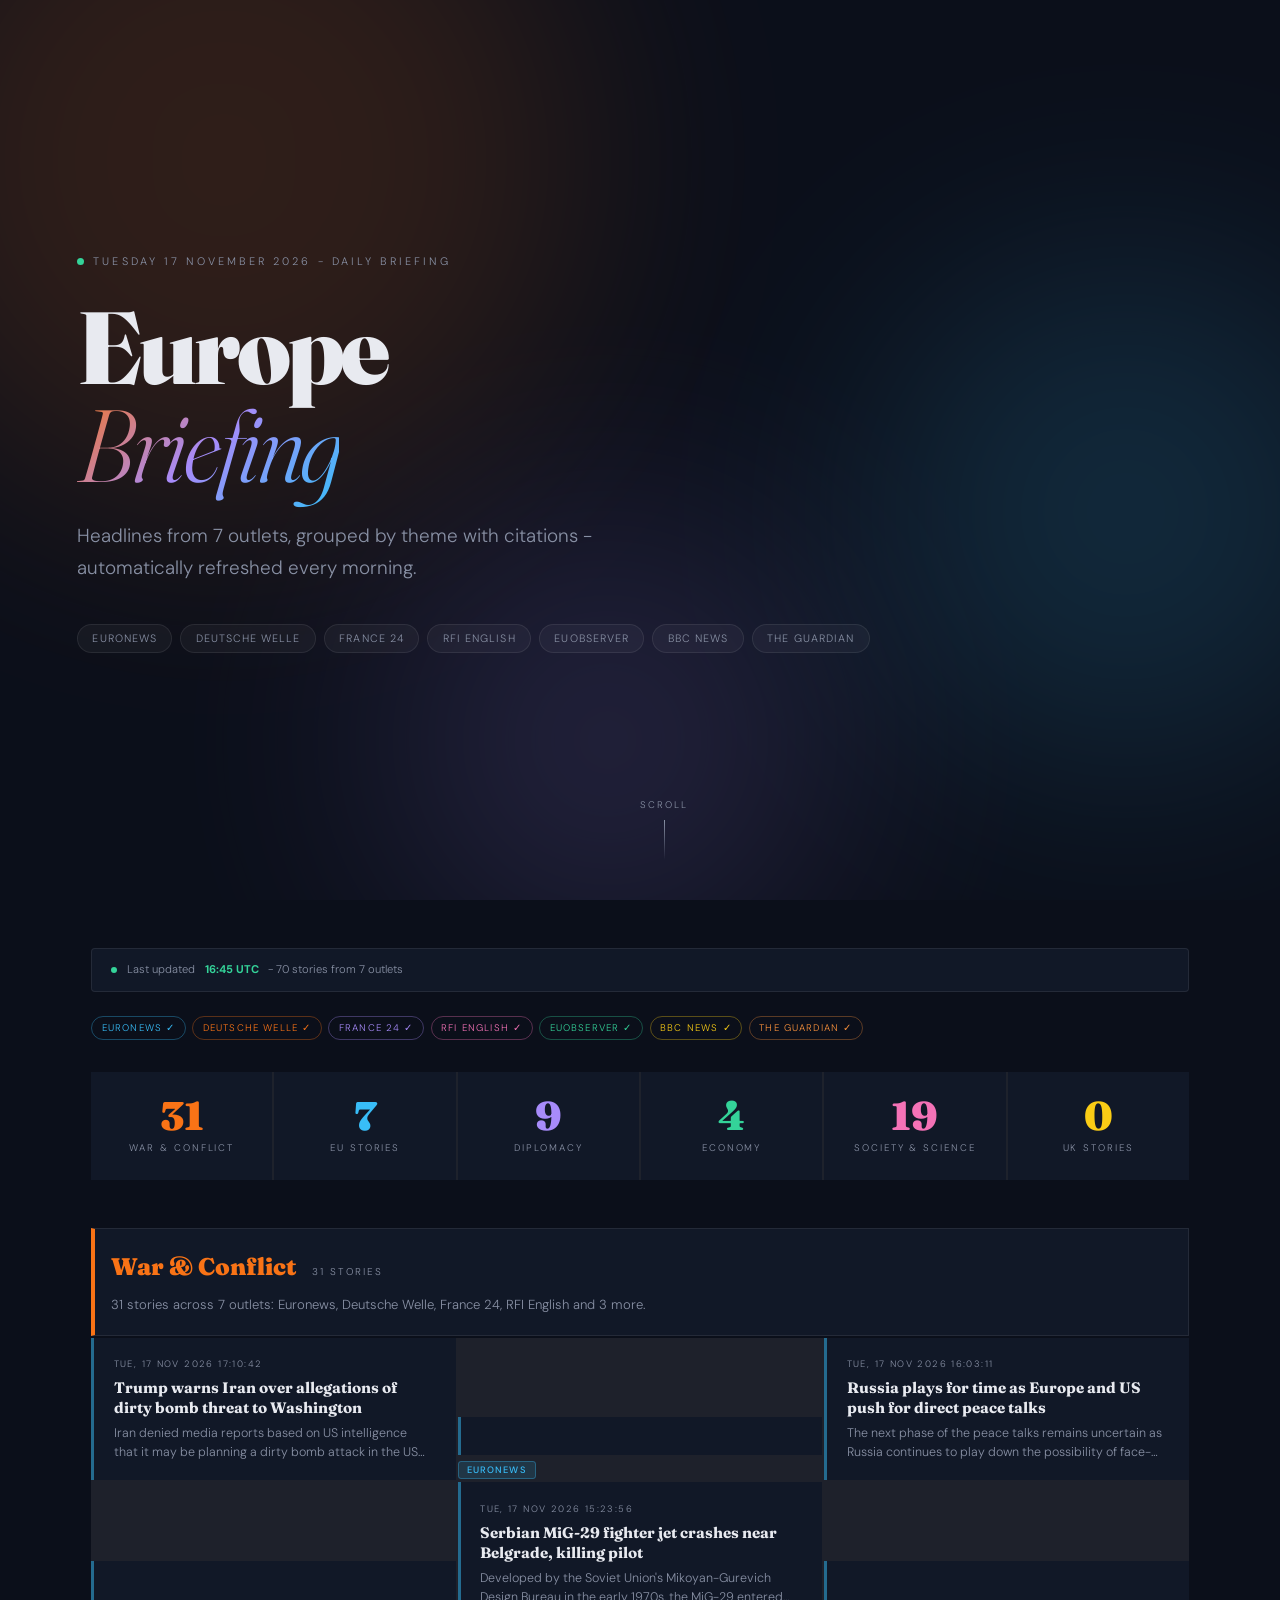
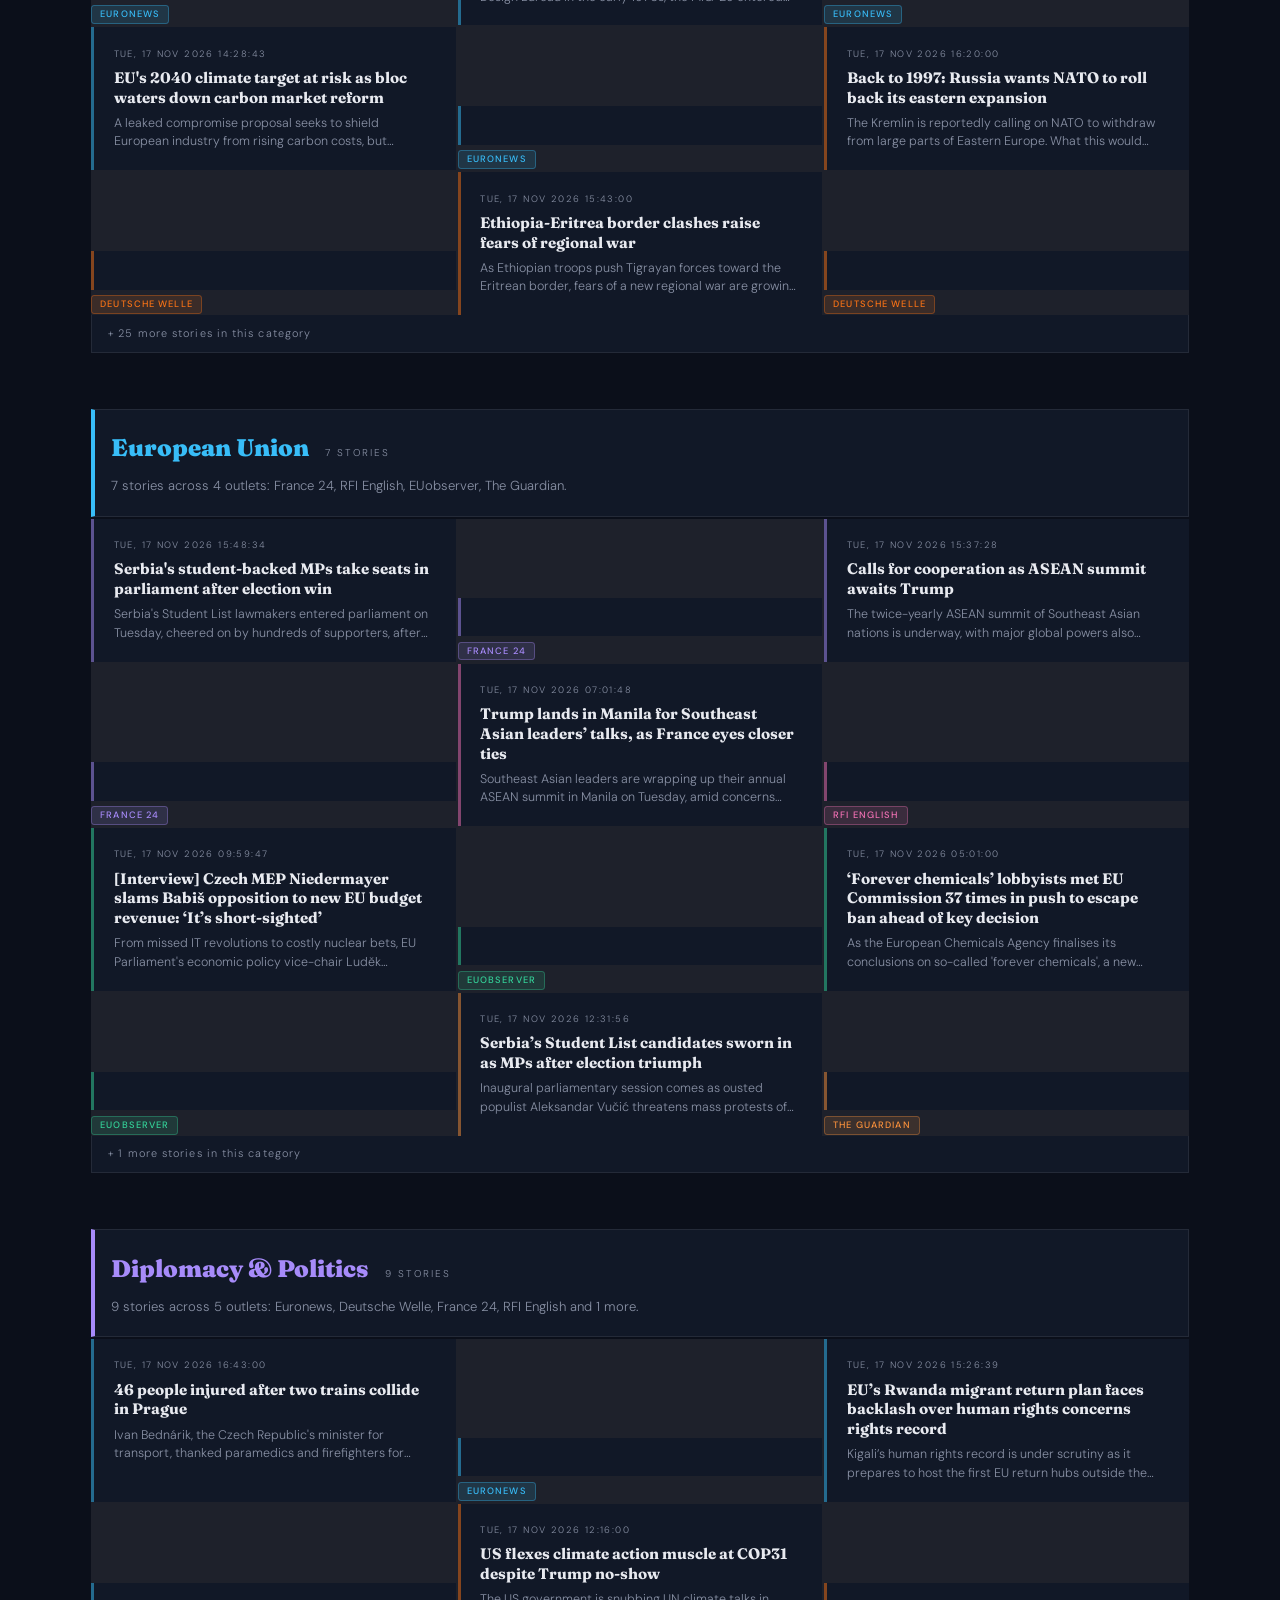
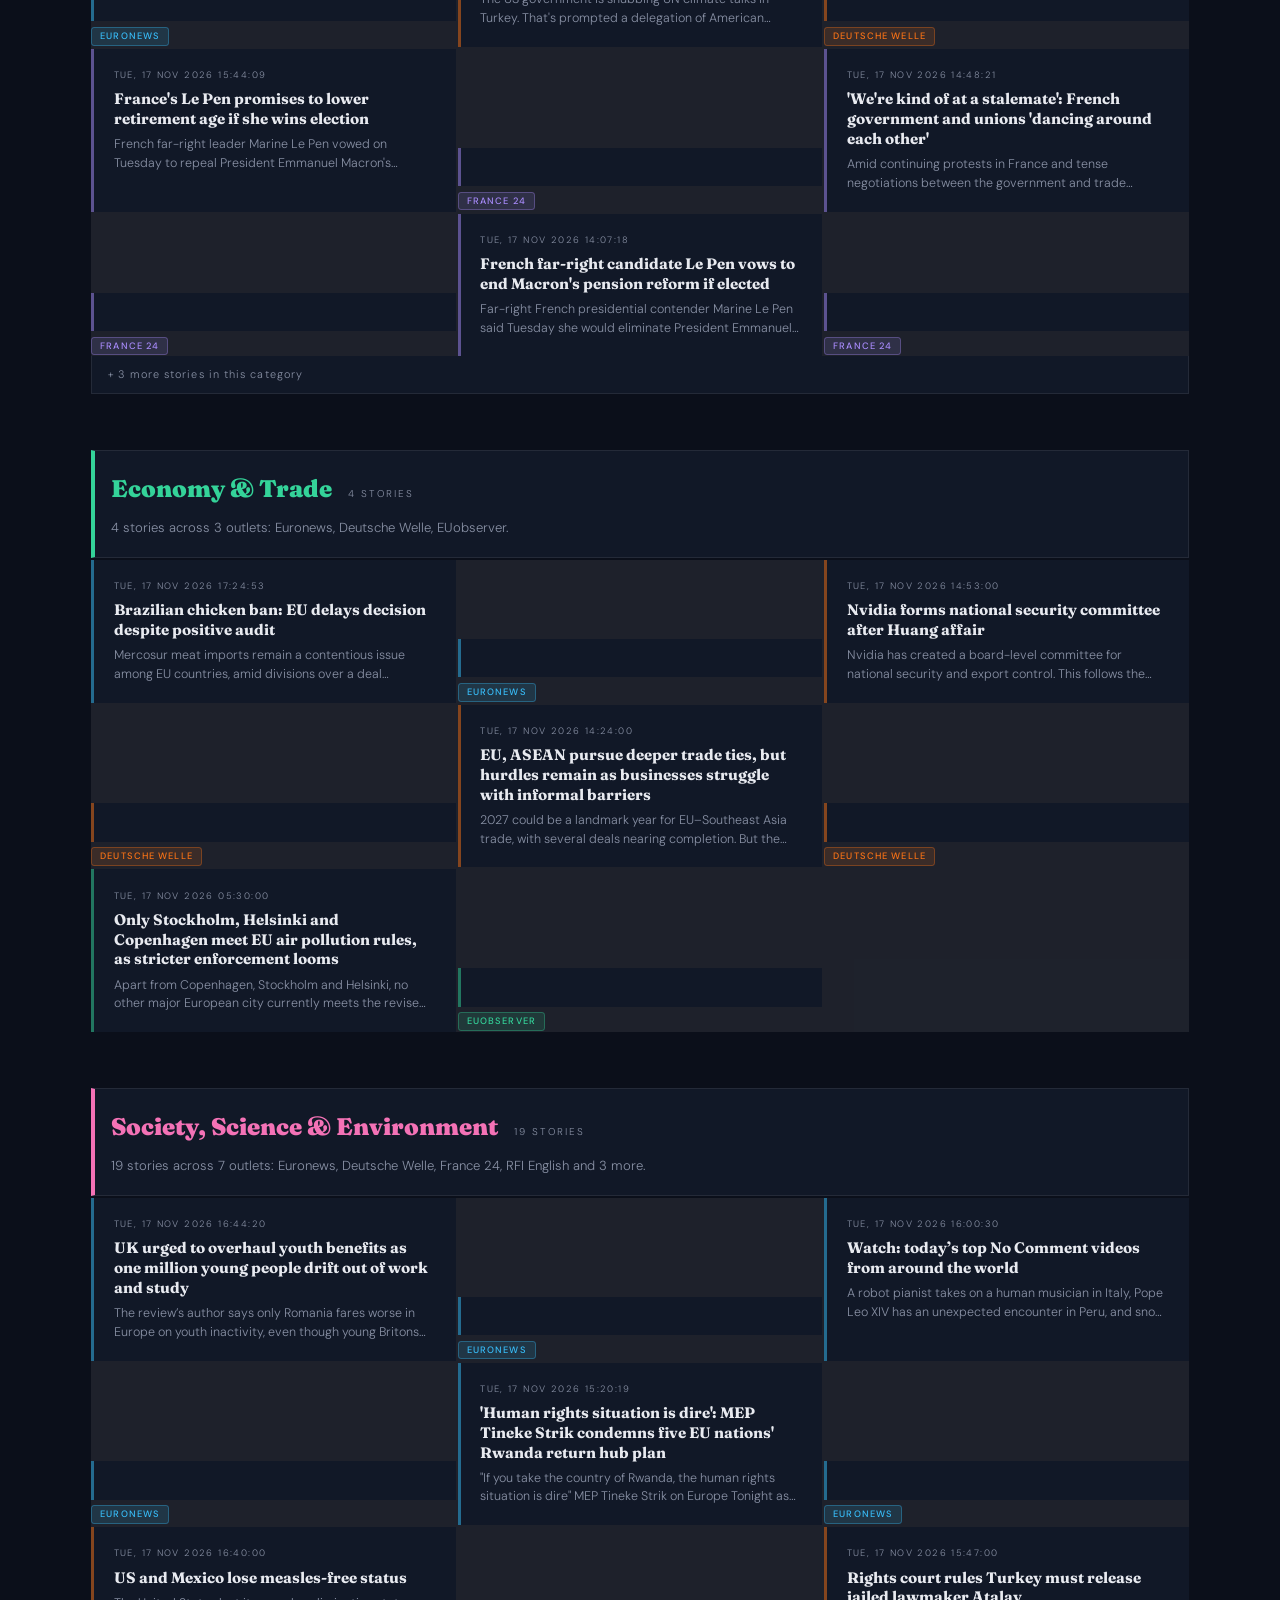
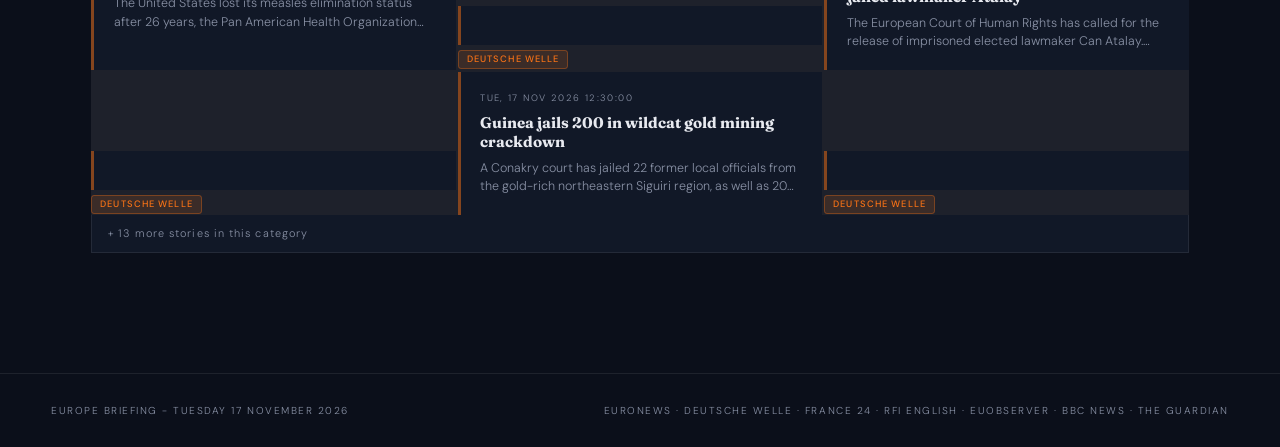
==== commit da6b007e: "Daily briefing update 2026-11-17" ====
--- a/index.html
+++ b/index.html
@@ -3,7 +3,7 @@
 <head>
 <meta charset="UTF-8">
 <meta name="viewport" content="width=device-width, initial-scale=1.0">
-<title>Europe Briefing - Monday 16 November 2026</title>
+<title>Europe Briefing - Tuesday 17 November 2026</title>
 <link rel="preconnect" href="https://fonts.googleapis.com">
 <link href="https://fonts.googleapis.com/css2?family=Fraunces:ital,opsz,wght@0,9..144,300;0,9..144,700;0,9..144,900;1,9..144,400&family=DM+Sans:wght@300;400;500&display=swap" rel="stylesheet">
 <style>*, *::before, *::after { box-sizing: border-box; margin: 0; padding: 0; }
@@ -76,7 +76,7 @@
 <section class="hero">
 <div class="hero-bg-blobs"><div class="blob blob-1"></div><div class="blob blob-2"></div><div class="blob blob-3"></div></div>
 <div class="hero-inner">
-<div class="eyebrow"><span class="eyebrow-dot"></span>Monday 16 November 2026 - Daily Briefing</div>
+<div class="eyebrow"><span class="eyebrow-dot"></span>Tuesday 17 November 2026 - Daily Briefing</div>
 <h1>Europe<br><em>Briefing</em></h1>
 <p class="hero-lead">Headlines from 7 outlets, grouped by theme with citations - automatically refreshed every morning.</p>
 <div class="source-pills"><a class="pill" href="https://www.euronews.com" target="_blank">Euronews</a><a class="pill" href="https://www.dw.com/en/" target="_blank">Deutsche Welle</a><a class="pill" href="https://www.france24.com/en/" target="_blank">France 24</a><a class="pill" href="https://www.rfi.fr/en" target="_blank">RFI English</a><a class="pill" href="https://euobserver.com" target="_blank">EUobserver</a><a class="pill" href="https://www.bbc.com/news" target="_blank">BBC News</a><a class="pill" href="https://www.theguardian.com" target="_blank">The Guardian</a></div>
@@ -85,15 +85,13 @@
 </section>
 <div class="main-wrap">
 <div class="status-bar">
-<div class="status-left"><span class="live-dot"></span>Last updated <strong>16:50 UTC</strong> - 70 stories from 7 outlets</div>
+<div class="status-left"><span class="live-dot"></span>Last updated <strong>16:45 UTC</strong> - 70 stories from 7 outlets</div>
 </div>
 <div class="source-status-row"><span class="src-status" style="color:#38bdf8;border-color:#38bdf855">Euronews &#10003;</span><span class="src-status" style="color:#f97316;border-color:#f9731655">Deutsche Welle &#10003;</span><span class="src-status" style="color:#a78bfa;border-color:#a78bfa55">France 24 &#10003;</span><span class="src-status" style="color:#f472b6;border-color:#f472b655">RFI English &#10003;</span><span class="src-status" style="color:#34d399;border-color:#34d39955">EUobserver &#10003;</span><span class="src-status" style="color:#facc15;border-color:#facc1555">BBC News &#10003;</span><span class="src-status" style="color:#fb923c;border-color:#fb923c55">The Guardian &#10003;</span></div>
-<div class="stats-row"><div class="stat-box"><div class="stat-num" style="color:#f97316">28</div><div class="stat-label">War &amp; Conflict</div></div><div class="stat-box"><div class="stat-num" style="color:#38bdf8">8</div><div class="stat-label">EU Stories</div></div><div class="stat-box"><div class="stat-num" style="color:#a78bfa">5</div><div class="stat-label">Diplomacy</div></div><div class="stat-box"><div class="stat-num" style="color:#34d399">4</div><div class="stat-label">Economy</div></div><div class="stat-box"><div class="stat-num" style="color:#f472b6">21</div><div class="stat-label">Society &amp; Science</div></div><div class="stat-box"><div class="stat-num" style="color:#facc15">4</div><div class="stat-label">UK Stories</div></div></div>
-<div class="theme-section" style="animation-delay:0.0s"><div class="theme-header" style="border-left:4px solid #f97316;padding-left:1rem"><div class="theme-title-row"><h2 class="theme-title" style="color:#f97316">War & Conflict</h2><span class="theme-count">28 stories</span></div><p class="theme-summary">28 stories across 7 outlets: Euronews, Deutsche Welle, France 24, RFI English and 3 more.</p></div><div class="stories-grid"><a class="story-card" href="https://www.euronews.com/2026/11/16/trump-says-he-could-meet-with-north-korean-leader-kim-jong-un-in-china" target="_blank" rel="noopener" style="--src-color:#38bdf8"><div class="card-date">Mon, 16 Nov 2026 16:53:58</div><div class="card-title">Trump says he could meet with North Korean leader Kim Jong-un in China</div><div class="card-desc">Trump is planning to discuss nuclear disarmament when he meets with Russian President Vladimir Putin and Chinese President Xi Jinping in Shenzhen, China this week.</div><div class="card-footer"><a class="citation" href="https://www.euronews.com" target="_blank" rel="noopener" style="background:#38bdf822;color:#38bdf8;border:1px solid #38bdf855">Euronews</a></div></a><a class="story-card" href="https://www.euronews.com/2026/11/16/12-crew-members-rescued-after-cargo-ship-capsizes-off-bulgaria-following-suspected-drone-s" target="_blank" rel="noopener" style="--src-color:#38bdf8"><div class="card-date">Mon, 16 Nov 2026 16:03:29</div><div class="card-title">12 crew members rescued after cargo ship capsizes off Bulgaria following suspected drone strike</div><div class="card-desc">All 12 crew members working on board the vessel were rescued and were being flown by helicopter to Bulgaria's Chaika air base, according to authorities.</div><div class="card-footer"><a class="citation" href="https://www.euronews.com" target="_blank" rel="noopener" style="background:#38bdf822;color:#38bdf8;border:1px solid #38bdf855">Euronews</a></div></a><a class="story-card" href="https://www.dw.com/en/iran-s-growing-exodus-of-young-talent/a-79960368?maca=en-rss-en-all-1573-xml-mrss" target="_blank" rel="noopener" style="--src-color:#f97316"><div class="card-date">Mon, 16 Nov 2026 16:08:00</div><div class="card-title">Iran's growing exodus of young talent</div><div class="card-desc">Conflict and uncertainty are driving more and more educated young Iranians to consider leaving the country.</div><div class="card-footer"><a class="citation" href="https://www.dw.com/en/" target="_blank" rel="noopener" style="background:#f9731622;color:#f97316;border:1px solid #f9731655">Deutsche Welle</a></div></a><a class="story-card" href="https://www.dw.com/en/cop31-draft-deal-calls-for-immediate-shift-away-from-fossil-fuels/a-79960705?maca=en-rss-en-all-1573-xml-mrss" target="_blank" rel="noopener" style="--src-color:#f97316"><div class="card-date">Mon, 16 Nov 2026 14:05:00</div><div class="card-title">COP31 draft deal calls for 'immediate' shift away from fossil fuels</div><div class="card-desc">The preliminary agreement at UN climate talks in Turkey calls for a rapid reduction of planet-warming emissions and at least $120 billion to help countries adapt to climate change.</div><div class="card-footer"><a class="citation" href="https://www.dw.com/en/" target="_blank" rel="noopener" style="background:#f9731622;color:#f97316;border:1px solid #f9731655">Deutsche Welle</a></div></a><a class="story-card" href="https://www.dw.com/en/china-says-xi-trump-putin-to-discuss-world-peace/a-79959570?maca=en-rss-en-all-1573-xml-mrss" target="_blank" rel="noopener" style="--src-color:#f97316"><div class="card-date">Mon, 16 Nov 2026 12:48:00</div><div class="card-title">China says Xi, Trump, Putin to discuss 'world peace'</div><div class="card-desc">China says presidents Xi, Trump and Putin are going to have "in-depth discussions on global peace." Ukraine, Iran and denuclearization could also feature in the talks.</div><div class="card-footer"><a class="citation" href="https://www.dw.com/en/" target="_blank" rel="noopener" style="background:#f9731622;color:#f97316;border:1px solid #f9731655">Deutsche Welle</a></div></a><a class="story-card" href="https://www.france24.com/en/russia-s-war-on-ukraine-americans-want-to-have-a-deal-whatever-the-cost-for-both-ukraine-europe" target="_blank" rel="noopener" style="--src-color:#a78bfa"><div class="card-date">Mon, 16 Nov 2026 16:22:49</div><div class="card-title">Russia's war on Ukraine: 'Americans want to have a deal whatever the cost for both Ukraine & Europe'</div><div class="card-desc">Delano D'Souza is pleased to welcome Grégoire Roos, Director of the Europe and Russia and Eurasia Programmes at Chatham House. As European countries prepare to take part in the nex...</div><div class="card-footer"><a class="citation" href="https://www.france24.com/en/" target="_blank" rel="noopener" style="background:#a78bfa22;color:#a78bfa;border:1px solid #a78bfa55">France 24</a></div></a></div><div class="more-count">+ 22 more stories in this category</div></div><div class="theme-section" style="animation-delay:0.1s"><div class="theme-header" style="border-left:4px solid #38bdf8;padding-left:1rem"><div class="theme-title-row"><h2 class="theme-title" style="color:#38bdf8">European Union</h2><span class="theme-count">8 stories</span></div><p class="theme-summary">8 stories across 5 outlets: Euronews, Deutsche Welle, RFI English, EUobserver and 1 more.</p></div><div class="stories-grid"><a class="story-card" href="https://www.euronews.com/2026/11/16/serbian-nationalist-song-on-kosovo-sparks-embarrassment-for-eu-commission" target="_blank" rel="noopener" style="--src-color:#38bdf8"><div class="card-date">Mon, 16 Nov 2026 14:23:44</div><div class="card-title">Albania's Rama slams Serbian nationalist song at EU conference</div><div class="card-desc">Albania's PM Rama criticised a band for playing a Serbian nationalist song claiming Kosovo as Serbian land at the European Commission’s enlargement conference. Marta Kos said it do...</div><div class="card-footer"><a class="citation" href="https://www.euronews.com" target="_blank" rel="noopener" style="background:#38bdf822;color:#38bdf8;border:1px solid #38bdf855">Euronews</a></div></a><a class="story-card" href="https://www.dw.com/en/germany-eu-states-open-talks-on-rwanda-deportation-scheme/a-79959158?maca=en-rss-en-all-1573-xml-mrss" target="_blank" rel="noopener" style="--src-color:#f97316"><div class="card-date">Mon, 16 Nov 2026 12:10:00</div><div class="card-title">Germany, EU states open talks on Rwanda deportation scheme</div><div class="card-desc">The move follows approval of EU regulations that ease deportations and allow hubs to be set up outside the bloc. A similar scheme by the UK government fell apart over legal issues.</div><div class="card-footer"><a class="citation" href="https://www.dw.com/en/" target="_blank" rel="noopener" style="background:#f9731622;color:#f97316;border:1px solid #f9731655">Deutsche Welle</a></div></a><a class="story-card" href="https://www.rfi.fr/en/international/20261116-francophonie-summit-delays-secretary-general-vote-after-rwanda-drc-deadlock" target="_blank" rel="noopener" style="--src-color:#f472b6"><div class="card-date">Mon, 16 Nov 2026 14:26:14</div><div class="card-title">Francophonie summit delays secretary-general vote after Rwanda-DRC deadlock</div><div class="card-desc">The International Organisation of La Francophonie has postponed the election of its next secretary-general by one year after members failed to reach a consensus at a summit in Camb...</div><div class="card-footer"><a class="citation" href="https://www.rfi.fr/en" target="_blank" rel="noopener" style="background:#f472b622;color:#f472b6;border:1px solid #f472b655">RFI English</a></div></a><a class="story-card" href="https://www.rfi.fr/en/environment/20261115-un-aims-to-halve-global-food-waste-by-2030-in-fight-against-climate-change-cop-31" target="_blank" rel="noopener" style="--src-color:#f472b6"><div class="card-date">Sun, 15 Nov 2026 16:56:00</div><div class="card-title">UN aims to halve global food waste by 2030 in fight against climate change</div><div class="card-desc">The United Nations' Food Waste Breakthrough initiative aims to halve global food waste by 2030. Speaking at the Cop31 summit in Turkey, the UN's Clementine O'Connor told RFI why th...</div><div class="card-footer"><a class="citation" href="https://www.rfi.fr/en" target="_blank" rel="noopener" style="background:#f472b622;color:#f472b6;border:1px solid #f472b655">RFI English</a></div></a><a class="story-card" href="https://www.rfi.fr/en/international/20261115-tensions-and-economic-turbulence-in-cambodia-as-it-hosts-francophonie-summit" target="_blank" rel="noopener" style="--src-color:#f472b6"><div class="card-date">Sun, 15 Nov 2026 08:33:13</div><div class="card-title">Tensions and economic turbulence in Cambodia, as it hosts Francophonie summit</div><div class="card-desc">Phnom Penh is hosting the 20th Francophonie summit, which opens on 15 November. But with tensions with Thailand rising and tourism in decline, the summit comes at a challenging tim...</div><div class="card-footer"><a class="citation" href="https://www.rfi.fr/en" target="_blank" rel="noopener" style="background:#f472b622;color:#f472b6;border:1px solid #f472b655">RFI English</a></div></a><a class="story-card" href="https://euobserver.com/248884/not-apathy-but-disconnection-we-asked-europes-youngest-meps-what-they-thought-of-the-continent-wide-gen-z-protests/" target="_blank" rel="noopener" style="--src-color:#34d399"><div class="card-date">Sun, 15 Nov 2026 09:00:00</div><div class="card-title">‘Not apathy but disconnection’: We asked Europe’s youngest MEPs what they thought of the continent-wide Gen Z protests</div><div class="card-desc">From Porto to Athens, Europe was taken by surprise by the mass youth protests for better education, an affordable cost of living, and political accountability. EUobserver spoke to ...</div><div class="card-footer"><a class="citation" href="https://euobserver.com" target="_blank" rel="noopener" style="background:#34d39922;color:#34d399;border:1px solid #34d39955">EUobserver</a></div></a></div><div class="more-count">+ 2 more stories in this category</div></div><div class="theme-section" style="animation-delay:0.2s"><div class="theme-header" style="border-left:4px solid #a78bfa;padding-left:1rem"><div class="theme-title-row"><h2 class="theme-title" style="color:#a78bfa">Diplomacy & Politics</h2><span class="theme-count">5 stories</span></div><p class="theme-summary">5 stories across 4 outlets: Euronews, Deutsche Welle, RFI English, The Guardian.</p></div><div class="stories-grid"><a class="story-card" href="https://www.euronews.com/2026/11/16/belgian-king-grants-pm-de-wever-more-time-to-agree-new-budget" target="_blank" rel="noopener" style="--src-color:#38bdf8"><div class="card-date">Mon, 16 Nov 2026 14:51:08</div><div class="card-title">Belgian king grants PM De Wever more time to agree new budget</div><div class="card-desc">King Philippe had refused De Wever's resignation earlier this month and asked him to continue with budget talks, giving him until 16 November to solve the impasse.</div><div class="card-footer"><a class="citation" href="https://www.euronews.com" target="_blank" rel="noopener" style="background:#38bdf822;color:#38bdf8;border:1px solid #38bdf855">Euronews</a></div></a><a class="story-card" href="https://www.dw.com/en/the-afd-and-neo-nazi-networks-how-close-are-the-connections/a-79961920?maca=en-rss-en-all-1573-xml-mrss" target="_blank" rel="noopener" style="--src-color:#f97316"><div class="card-date">Mon, 16 Nov 2026 16:23:00</div><div class="card-title">The AfD and neo-Nazi networks: how close are the connections?</div><div class="card-desc">The Alternative for Germany party (AfD) has become a focal point for the far right. Many of its members and staff have ties to ethnonationalist or neo-Nazi organizations.</div><div class="card-footer"><a class="citation" href="https://www.dw.com/en/" target="_blank" rel="noopener" style="background:#f9731622;color:#f97316;border:1px solid #f9731655">Deutsche Welle</a></div></a><a class="story-card" href="https://www.dw.com/en/guinea-s-gold-rush-arrests-deportations-spark-outcry/a-79922842?maca=en-rss-en-all-1573-xml-mrss" target="_blank" rel="noopener" style="--src-color:#f97316"><div class="card-date">Mon, 16 Nov 2026 14:38:00</div><div class="card-title">Guinea's gold rush: Arrests, deportations spark outcry</div><div class="card-desc">Guinea has banned illegal gold mining, citing environmental concerns. It has further charged hundreds of suspected local and foreign illegal miners amid reports of rights abuses an...</div><div class="card-footer"><a class="citation" href="https://www.dw.com/en/" target="_blank" rel="noopener" style="background:#f9731622;color:#f97316;border:1px solid #f9731655">Deutsche Welle</a></div></a><a class="story-card" href="https://www.rfi.fr/en/africa/20261116-neves-wins-second-term-as-cape-verde-s-president-provisional-results" target="_blank" rel="noopener" style="--src-color:#f472b6"><div class="card-date">Mon, 16 Nov 2026 08:24:09</div><div class="card-title">Neves wins second term as Cape Verde's president: provisional results</div><div class="card-desc">José Maria Neves has won a second five-year term as Cape Verde's president, according to provisional results from Sunday's election.</div><div class="card-footer"><a class="citation" href="https://www.rfi.fr/en" target="_blank" rel="noopener" style="background:#f472b622;color:#f472b6;border:1px solid #f472b655">RFI English</a></div></a><a class="story-card" href="https://www.theguardian.com/us-news/2026/nov/14/activist-extradition-gaza-hamas-spanish-court" target="_blank" rel="noopener" style="--src-color:#fb923c"><div class="card-date">Sat, 14 Nov 2026 15:00:47</div><div class="card-title">How a US extradition bid over Hamas allegations put a wealthy activist before a Spanish court</div><div class="card-desc">James ‘Fergie’ Chambers, a Cox Enterprises heir, faced a two-hour hearing about alleged support for HamasA two-hour hearing in Spain’s high court Friday on the US extradition reque...</div><div class="card-footer"><a class="citation" href="https://www.theguardian.com" target="_blank" rel="noopener" style="background:#fb923c22;color:#fb923c;border:1px solid #fb923c55">The Guardian</a></div></a></div></div><div class="theme-section" style="animation-delay:0.30000000000000004s"><div class="theme-header" style="border-left:4px solid #34d399;padding-left:1rem"><div class="theme-title-row"><h2 class="theme-title" style="color:#34d399">Economy & Trade</h2><span class="theme-count">4 stories</span></div><p class="theme-summary">4 stories across 3 outlets: Euronews, Deutsche Welle, France 24.</p></div><div class="stories-grid"><a class="story-card" href="https://www.euronews.com/2026/11/16/europe-must-embrace-ais-creative-destruction-nobel-economist-says" target="_blank" rel="noopener" style="--src-color:#38bdf8"><div class="card-date">Mon, 16 Nov 2026 14:24:36</div><div class="card-title">Europe must embrace AI's 'creative destruction', Nobel economist says</div><div class="card-desc">Nobel Prize-winning economist Philippe Aghion urged the EU to encourage new players in the AI market, ease restrictions on state aid and strengthen protections for workers facing t...</div><div class="card-footer"><a class="citation" href="https://www.euronews.com" target="_blank" rel="noopener" style="background:#38bdf822;color:#38bdf8;border:1px solid #38bdf855">Euronews</a></div></a><a class="story-card" href="https://www.dw.com/en/tesla-planning-€3bn-investment-in-german-factory-to-produce-cybercabs/a-79961416?maca=en-rss-en-all-1573-xml-mrss" target="_blank" rel="noopener" style="--src-color:#f97316"><div class="card-date">Mon, 16 Nov 2026 16:25:00</div><div class="card-title">Tesla planning €3BN investment in German factory to produce Cybercabs</div><div class="card-desc">The Elon Musk-owned company is looking to further expand its only European production line. Brandenburg's state leader has welcomed the decision.</div><div class="card-footer"><a class="citation" href="https://www.dw.com/en/" target="_blank" rel="noopener" style="background:#f9731622;color:#f97316;border:1px solid #f9731655">Deutsche Welle</a></div></a><a class="story-card" href="https://www.france24.com/en/video/20261116-prague-thousands-of-czechs-rally-against-government-media-funding-plan" target="_blank" rel="noopener" style="--src-color:#a78bfa"><div class="card-date">Mon, 16 Nov 2026 15:49:29</div><div class="card-title">Prague: Thousands of Czechs rally against government media funding plan</div><div class="card-desc">Tens of thousands of Czechs rallied in Prague on Sunday, November 15, against a government plan to cut a public media fee and move funding to the state budget, a policy critics say...</div><div class="card-footer"><a class="citation" href="https://www.france24.com/en/" target="_blank" rel="noopener" style="background:#a78bfa22;color:#a78bfa;border:1px solid #a78bfa55">France 24</a></div></a><a class="story-card" href="https://www.france24.com/en/france/20261116-did-france-abandon-its-athletes-after-the-olympics" target="_blank" rel="noopener" style="--src-color:#a78bfa"><div class="card-date">Mon, 16 Nov 2026 15:02:27</div><div class="card-title">Did France abandon its athletes after the Olympics?</div><div class="card-desc">Two years after hosting the Olympics, France seems to have lost interest in supporting its athletes. With budget cuts and lackluster interest from sponsors, some – despite their co...</div><div class="card-footer"><a class="citation" href="https://www.france24.com/en/" target="_blank" rel="noopener" style="background:#a78bfa22;color:#a78bfa;border:1px solid #a78bfa55">France 24</a></div></a></div></div><div class="theme-section" style="animation-delay:0.4s"><div class="theme-header" style="border-left:4px solid #f472b6;padding-left:1rem"><div class="theme-title-row"><h2 class="theme-title" style="color:#f472b6">Society, Science & Environment</h2><span class="theme-count">21 stories</span></div><p class="theme-summary">21 stories across 6 outlets: Euronews, Deutsche Welle, France 24, RFI English and 2 more.</p></div><div class="stories-grid"><a class="story-card" href="https://www.euronews.com/2026/11/16/serbia-to-accelerate-work-on-eu-accession-student-list-representative-says" target="_blank" rel="noopener" style="--src-color:#38bdf8"><div class="card-date">Mon, 16 Nov 2026 17:32:57</div><div class="card-title">Serbia to accelerate work on EU accession, Student List representative says</div><div class="card-desc">Serbia’s Student List will speed up rule-of-law reforms needed for EU accession, MP Aleksandar Baucal said in the movement’s first international appearance.</div><div class="card-footer"><a class="citation" href="https://www.euronews.com" target="_blank" rel="noopener" style="background:#38bdf822;color:#38bdf8;border:1px solid #38bdf855">Euronews</a></div></a><a class="story-card" href="https://www.euronews.com/video/2026/11/16/prince-william-and-princess-catherine-play-street-cricket-with-locals-in-mumbai" target="_blank" rel="noopener" style="--src-color:#38bdf8"><div class="card-date">Mon, 16 Nov 2026 16:57:01</div><div class="card-title">Prince William and Princess Catherine play street cricket with locals in Mumbai</div><div class="card-desc">Prince William and Princess Catherine play street cricket with local players in Mumbai, India, during a three-day visit for the Earthshot Prize.</div><div class="card-footer"><a class="citation" href="https://www.euronews.com" target="_blank" rel="noopener" style="background:#38bdf822;color:#38bdf8;border:1px solid #38bdf855">Euronews</a></div></a><a class="story-card" href="https://www.euronews.com/2026/11/16/five-eu-countries-unveil-rwanda-deportation-plan-in-migration-crackdown" target="_blank" rel="noopener" style="--src-color:#38bdf8"><div class="card-date">Mon, 16 Nov 2026 16:51:29</div><div class="card-title">Five EU countries unveil Rwanda deportation plan in migration crackdown</div><div class="card-desc">Denmark, Austria, Germany, the Netherlands and Greece aim to begin deporting rejected asylum seekers to Rwanda in 2027, despite concerns over human rights and potential legal chall...</div><div class="card-footer"><a class="citation" href="https://www.euronews.com" target="_blank" rel="noopener" style="background:#38bdf822;color:#38bdf8;border:1px solid #38bdf855">Euronews</a></div></a><a class="story-card" href="https://www.euronews.com/video/2026/11/16/moulin-rouge-dancers-kick-off-paris-christmas-celebrations" target="_blank" rel="noopener" style="--src-color:#38bdf8"><div class="card-date">Mon, 16 Nov 2026 15:04:49</div><div class="card-title">Moulin Rouge dancers kick off Paris Christmas celebrations</div><div class="card-desc">Moulin Rouge dancers and Republican Guard musicians launch Christmas lights in Paris, France, with a French cancan performance near the Madeleine church.</div><div class="card-footer"><a class="citation" href="https://www.euronews.com" target="_blank" rel="noopener" style="background:#38bdf822;color:#38bdf8;border:1px solid #38bdf855">Euronews</a></div></a><a class="story-card" href="https://www.euronews.com/2026/11/16/us-airports-slowly-return-to-normal-after-three-days-of-disruption-caused-by-take-off-ban" target="_blank" rel="noopener" style="--src-color:#38bdf8"><div class="card-date">Mon, 16 Nov 2026 13:11:16</div><div class="card-title">US airports slowly return to normal after three days of disruption caused by take-off ban</div><div class="card-desc">Throughout the weekend, stranded passengers wandered through chaotic airports and sat on floors, waiting for updates or to be rebooked.</div><div class="card-footer"><a class="citation" href="https://www.euronews.com" target="_blank" rel="noopener" style="background:#38bdf822;color:#38bdf8;border:1px solid #38bdf855">Euronews</a></div></a><a class="story-card" href="https://www.dw.com/en/what-has-changed-in-james-bond-films-over-the-decades/a-63332001?maca=en-rss-en-all-1573-xml-mrss" target="_blank" rel="noopener" style="--src-color:#f97316"><div class="card-date">Mon, 16 Nov 2026 16:47:00</div><div class="card-title">What has changed in James Bond films over the decades</div><div class="card-desc">In 1962, a martini-drinking womanizer saved the world for the first time in "Dr. No." As Robert Pattinson takes on the role of 007, here's how the films evolved.</div><div class="card-footer"><a class="citation" href="https://www.dw.com/en/" target="_blank" rel="noopener" style="background:#f9731622;color:#f97316;border:1px solid #f9731655">Deutsche Welle</a></div></a></div><div class="more-count">+ 15 more stories in this category</div></div><div class="theme-section" style="animation-delay:0.5s"><div class="theme-header" style="border-left:4px solid #facc15;padding-left:1rem"><div class="theme-title-row"><h2 class="theme-title" style="color:#facc15">UK Perspective</h2><span class="theme-count">4 stories</span></div><p class="theme-summary">4 stories across 2 outlets: Deutsche Welle, France 24.</p></div><div class="stories-grid"><a class="story-card" href="https://www.dw.com/en/british-actor-robert-pattinson-confirmed-as-new-james-bond/a-79961789?maca=en-rss-en-all-1573-xml-mrss" target="_blank" rel="noopener" style="--src-color:#f97316"><div class="card-date">Mon, 16 Nov 2026 15:41:00</div><div class="card-title">British actor Robert Pattinson confirmed as new James Bond</div><div class="card-desc">James Bond 007 ranks among the longest-running and highest-grossing movie franchises in Hollywood's ​history.</div><div class="card-footer"><a class="citation" href="https://www.dw.com/en/" target="_blank" rel="noopener" style="background:#f9731622;color:#f97316;border:1px solid #f9731655">Deutsche Welle</a></div></a><a class="story-card" href="https://www.france24.com/en/video/20261116-robert-pattinson-british-actor-will-be-the-next-james-bond" target="_blank" rel="noopener" style="--src-color:#a78bfa"><div class="card-date">Mon, 16 Nov 2026 16:39:36</div><div class="card-title">Robert Pattinson: British actor will be the next James Bond</div><div class="card-desc">British actor Robert Pattinson is set to become the next James Bond in the long-running 007 spy franchise.
- 
-Discussions over the casting of the new James Bond had been going on fo...</div><div class="card-footer"><a class="citation" href="https://www.france24.com/en/" target="_blank" rel="noopener" style="background:#a78bfa22;color:#a78bfa;border:1px solid #a78bfa55">France 24</a></div></a><a class="story-card" href="https://www.france24.com/en/video/20261116-robert-pattinson-named-as-new-james-bond" target="_blank" rel="noopener" style="--src-color:#a78bfa"><div class="card-date">Mon, 16 Nov 2026 16:22:25</div><div class="card-title">Robert Pattinson named as new James Bond</div><div class="card-desc">British actor ​Robert Pattinson will be the next James Bond, Amazon MGM Studios announced on Monday, ​taking on the role after Daniel Craig's departure from the long-running spy se...</div><div class="card-footer"><a class="citation" href="https://www.france24.com/en/" target="_blank" rel="noopener" style="background:#a78bfa22;color:#a78bfa;border:1px solid #a78bfa55">France 24</a></div></a><a class="story-card" href="https://www.france24.com/en/culture/20261116-robert-pattinson-named-as-new-james-bond" target="_blank" rel="noopener" style="--src-color:#a78bfa"><div class="card-date">Mon, 16 Nov 2026 15:43:18</div><div class="card-title">Robert Pattinson named as new James Bond</div><div class="card-desc">British actor Robert Pattinson, star of three mega-franchises, "The Batman", "Harry Potter" and "Twilight", has been named as the seventh 007. The announcement ends years of specul...</div><div class="card-footer"><a class="citation" href="https://www.france24.com/en/" target="_blank" rel="noopener" style="background:#a78bfa22;color:#a78bfa;border:1px solid #a78bfa55">France 24</a></div></a></div></div></div>
+<div class="stats-row"><div class="stat-box"><div class="stat-num" style="color:#f97316">31</div><div class="stat-label">War &amp; Conflict</div></div><div class="stat-box"><div class="stat-num" style="color:#38bdf8">7</div><div class="stat-label">EU Stories</div></div><div class="stat-box"><div class="stat-num" style="color:#a78bfa">9</div><div class="stat-label">Diplomacy</div></div><div class="stat-box"><div class="stat-num" style="color:#34d399">4</div><div class="stat-label">Economy</div></div><div class="stat-box"><div class="stat-num" style="color:#f472b6">19</div><div class="stat-label">Society &amp; Science</div></div><div class="stat-box"><div class="stat-num" style="color:#facc15">0</div><div class="stat-label">UK Stories</div></div></div>
+<div class="theme-section" style="animation-delay:0.0s"><div class="theme-header" style="border-left:4px solid #f97316;padding-left:1rem"><div class="theme-title-row"><h2 class="theme-title" style="color:#f97316">War & Conflict</h2><span class="theme-count">31 stories</span></div><p class="theme-summary">31 stories across 7 outlets: Euronews, Deutsche Welle, France 24, RFI English and 3 more.</p></div><div class="stories-grid"><a class="story-card" href="https://www.euronews.com/2026/11/17/trump-warns-iran-over-allegations-of-dirty-bomb-threat-to-washington" target="_blank" rel="noopener" style="--src-color:#38bdf8"><div class="card-date">Tue, 17 Nov 2026 17:10:42</div><div class="card-title">Trump warns Iran over allegations of dirty bomb threat to Washington</div><div class="card-desc">Iran denied media reports based on US intelligence that it may be planning a dirty bomb attack in the US capital, with questions swirling about its actual intentions or real capabi...</div><div class="card-footer"><a class="citation" href="https://www.euronews.com" target="_blank" rel="noopener" style="background:#38bdf822;color:#38bdf8;border:1px solid #38bdf855">Euronews</a></div></a><a class="story-card" href="https://www.euronews.com/2026/11/17/russia-plays-for-time-as-europe-and-us-push-for-direct-peace-talks" target="_blank" rel="noopener" style="--src-color:#38bdf8"><div class="card-date">Tue, 17 Nov 2026 16:03:11</div><div class="card-title">Russia plays for time as Europe and US push for direct peace talks</div><div class="card-desc">The next phase of the peace talks remains uncertain as Russia continues to play down the possibility of face-to-face talks with Europe, despite mounting pressure from Washington to...</div><div class="card-footer"><a class="citation" href="https://www.euronews.com" target="_blank" rel="noopener" style="background:#38bdf822;color:#38bdf8;border:1px solid #38bdf855">Euronews</a></div></a><a class="story-card" href="https://www.euronews.com/2026/11/17/serbian-mig-29-fighter-jet-crashes-near-belgrade-killing-pilot" target="_blank" rel="noopener" style="--src-color:#38bdf8"><div class="card-date">Tue, 17 Nov 2026 15:23:56</div><div class="card-title">Serbian MiG-29 fighter jet crashes near Belgrade, killing pilot</div><div class="card-desc">Developed by the Soviet Union's Mikoyan-Gurevich Design Bureau in the early 1970s, the MiG-29 entered service with the Soviet military in 1983.</div><div class="card-footer"><a class="citation" href="https://www.euronews.com" target="_blank" rel="noopener" style="background:#38bdf822;color:#38bdf8;border:1px solid #38bdf855">Euronews</a></div></a><a class="story-card" href="https://www.euronews.com/2026/11/17/eus-2040-climate-target-at-risk-as-bloc-waters-down-carbon-market-reform" target="_blank" rel="noopener" style="--src-color:#38bdf8"><div class="card-date">Tue, 17 Nov 2026 14:28:43</div><div class="card-title">EU's 2040 climate target at risk as bloc waters down carbon market reform</div><div class="card-desc">A leaked compromise proposal seeks to shield European industry from rising carbon costs, but environmental groups warn that concessions on free emissions allowances and internation...</div><div class="card-footer"><a class="citation" href="https://www.euronews.com" target="_blank" rel="noopener" style="background:#38bdf822;color:#38bdf8;border:1px solid #38bdf855">Euronews</a></div></a><a class="story-card" href="https://www.dw.com/en/back-to-1997-russia-wants-nato-to-roll-back-its-eastern-expansion/a-79970289?maca=en-rss-en-all-1573-xml-mrss" target="_blank" rel="noopener" style="--src-color:#f97316"><div class="card-date">Tue, 17 Nov 2026 16:20:00</div><div class="card-title">Back to 1997: Russia wants NATO to roll back its eastern expansion</div><div class="card-desc">The Kremlin is reportedly calling on NATO to withdraw from large parts of Eastern Europe. What this would mean for the security of millions of Europeans — and what lies behind Russ...</div><div class="card-footer"><a class="citation" href="https://www.dw.com/en/" target="_blank" rel="noopener" style="background:#f9731622;color:#f97316;border:1px solid #f9731655">Deutsche Welle</a></div></a><a class="story-card" href="https://www.dw.com/en/ethiopia-eritrea-border-clashes-raise-fears-of-regional-war/a-79970353?maca=en-rss-en-all-1573-xml-mrss" target="_blank" rel="noopener" style="--src-color:#f97316"><div class="card-date">Tue, 17 Nov 2026 15:43:00</div><div class="card-title">Ethiopia-Eritrea border clashes raise fears of regional war</div><div class="card-desc">As Ethiopian troops push Tigrayan forces toward the Eritrean border, fears of a new regional war are growing. With tensions rising between Addis Ababa, Asmara and Khartoum, the Hor...</div><div class="card-footer"><a class="citation" href="https://www.dw.com/en/" target="_blank" rel="noopener" style="background:#f9731622;color:#f97316;border:1px solid #f9731655">Deutsche Welle</a></div></a></div><div class="more-count">+ 25 more stories in this category</div></div><div class="theme-section" style="animation-delay:0.1s"><div class="theme-header" style="border-left:4px solid #38bdf8;padding-left:1rem"><div class="theme-title-row"><h2 class="theme-title" style="color:#38bdf8">European Union</h2><span class="theme-count">7 stories</span></div><p class="theme-summary">7 stories across 4 outlets: France 24, RFI English, EUobserver, The Guardian.</p></div><div class="stories-grid"><a class="story-card" href="https://www.france24.com/en/video/20261117-serbia-s-student-backed-mps-take-seats-in-parliament-after-election-win" target="_blank" rel="noopener" style="--src-color:#a78bfa"><div class="card-date">Tue, 17 Nov 2026 15:48:34</div><div class="card-title">Serbia's student-backed MPs take seats in parliament after election win</div><div class="card-desc">Serbia's Student ⁠List lawmakers entered parliament ​on Tuesday, cheered on by hundreds of supporters, after their October ​election victory ended 14 years of rule by the Serbian P...</div><div class="card-footer"><a class="citation" href="https://www.france24.com/en/" target="_blank" rel="noopener" style="background:#a78bfa22;color:#a78bfa;border:1px solid #a78bfa55">France 24</a></div></a><a class="story-card" href="https://www.france24.com/en/video/20261117-calls-for-cooperation-as-asean-summit-awaits-trump" target="_blank" rel="noopener" style="--src-color:#a78bfa"><div class="card-date">Tue, 17 Nov 2026 15:37:28</div><div class="card-title">Calls for cooperation as ASEAN summit awaits Trump</div><div class="card-desc">The twice-yearly ASEAN summit of Southeast Asian nations is underway, with major global powers also descending upon the Philippines. It is a crucial moment for the region, as ASEAN...</div><div class="card-footer"><a class="citation" href="https://www.france24.com/en/" target="_blank" rel="noopener" style="background:#a78bfa22;color:#a78bfa;border:1px solid #a78bfa55">France 24</a></div></a><a class="story-card" href="https://www.rfi.fr/en/international/20261117-asean-leaders-seek-stability-as-trump-heads-to-manila-france-eyes-closer-ties" target="_blank" rel="noopener" style="--src-color:#f472b6"><div class="card-date">Tue, 17 Nov 2026 07:01:48</div><div class="card-title">Trump lands in Manila for Southeast Asian leaders’ talks, as France eyes closer ties</div><div class="card-desc">Southeast Asian leaders are wrapping up their annual ASEAN summit in Manila on Tuesday, amid concerns over trade disruption, energy insecurity and maritime tensions in the South Ch...</div><div class="card-footer"><a class="citation" href="https://www.rfi.fr/en" target="_blank" rel="noopener" style="background:#f472b622;color:#f472b6;border:1px solid #f472b655">RFI English</a></div></a><a class="story-card" href="https://euobserver.com/249160/interview-czech-mep-niedermayer-slams-babis-opposition-to-new-eu-budget-revenue-its-short-sighted/" target="_blank" rel="noopener" style="--src-color:#34d399"><div class="card-date">Tue, 17 Nov 2026 09:59:47</div><div class="card-title">[Interview] Czech MEP Niedermayer slams Babiš opposition to new EU budget revenue: ‘It’s short-sighted’</div><div class="card-desc">From missed IT revolutions to costly nuclear bets, EU Parliament's economic policy vice-chair Luděk Niedermayer sketches a stark choice for European capitals: keep blaming Brussels...</div><div class="card-footer"><a class="citation" href="https://euobserver.com" target="_blank" rel="noopener" style="background:#34d39922;color:#34d399;border:1px solid #34d39955">EUobserver</a></div></a><a class="story-card" href="https://euobserver.com/249008/forever-plastics-lobbyists-met-eu-commission-37-times-in-bid-to-escape-ban/" target="_blank" rel="noopener" style="--src-color:#34d399"><div class="card-date">Tue, 17 Nov 2026 05:01:00</div><div class="card-title">‘Forever chemicals’ lobbyists met EU Commission 37 times in push to escape ban ahead of key decision</div><div class="card-desc">As the European Chemicals Agency finalises its conclusions on so-called 'forever chemicals', a new report reveals regular contact between senior European Commission officials and i...</div><div class="card-footer"><a class="citation" href="https://euobserver.com" target="_blank" rel="noopener" style="background:#34d39922;color:#34d399;border:1px solid #34d39955">EUobserver</a></div></a><a class="story-card" href="https://www.theguardian.com/world/2026/nov/17/serbia-student-list-mps-sworn-in-election-triumph" target="_blank" rel="noopener" style="--src-color:#fb923c"><div class="card-date">Tue, 17 Nov 2026 12:31:56</div><div class="card-title">Serbia’s Student List candidates sworn in as MPs after election triumph</div><div class="card-desc">Inaugural parliamentary session comes as ousted populist Aleksandar Vučić threatens mass protests of his ownCandidates for Serbia’s Student List, the grassroots movement of politic...</div><div class="card-footer"><a class="citation" href="https://www.theguardian.com" target="_blank" rel="noopener" style="background:#fb923c22;color:#fb923c;border:1px solid #fb923c55">The Guardian</a></div></a></div><div class="more-count">+ 1 more stories in this category</div></div><div class="theme-section" style="animation-delay:0.2s"><div class="theme-header" style="border-left:4px solid #a78bfa;padding-left:1rem"><div class="theme-title-row"><h2 class="theme-title" style="color:#a78bfa">Diplomacy & Politics</h2><span class="theme-count">9 stories</span></div><p class="theme-summary">9 stories across 5 outlets: Euronews, Deutsche Welle, France 24, RFI English and 1 more.</p></div><div class="stories-grid"><a class="story-card" href="https://www.euronews.com/2026/11/17/46-people-injured-after-two-trains-collide-in-prague" target="_blank" rel="noopener" style="--src-color:#38bdf8"><div class="card-date">Tue, 17 Nov 2026 16:43:00</div><div class="card-title">46 people injured after two trains collide in Prague</div><div class="card-desc">Ivan Bednárik, the Czech Republic's minister for transport, thanked paramedics and firefighters for their "professional and swift response" and said authorities had launched an inv...</div><div class="card-footer"><a class="citation" href="https://www.euronews.com" target="_blank" rel="noopener" style="background:#38bdf822;color:#38bdf8;border:1px solid #38bdf855">Euronews</a></div></a><a class="story-card" href="https://www.euronews.com/2026/11/17/migration-partnership-with-rwanda-sparks-eu-backlash-over-human-rights-record" target="_blank" rel="noopener" style="--src-color:#38bdf8"><div class="card-date">Tue, 17 Nov 2026 15:26:39</div><div class="card-title">EU’s Rwanda migrant return plan faces backlash over human rights concerns rights record</div><div class="card-desc">Kigali’s human rights record is under scrutiny as it prepares to host the first EU return hubs outside the bloc. Rwanda’s Interior Minister rejected the criticism, pointing out to ...</div><div class="card-footer"><a class="citation" href="https://www.euronews.com" target="_blank" rel="noopener" style="background:#38bdf822;color:#38bdf8;border:1px solid #38bdf855">Euronews</a></div></a><a class="story-card" href="https://www.dw.com/en/us-flexes-climate-action-muscle-at-cop31-despite-trump-no-show/a-79968666?maca=en-rss-en-all-1573-xml-mrss" target="_blank" rel="noopener" style="--src-color:#f97316"><div class="card-date">Tue, 17 Nov 2026 12:16:00</div><div class="card-title">US flexes climate action muscle at COP31 despite Trump no-show</div><div class="card-desc">The US government is snubbing UN climate talks in Turkey. That's prompted a delegation of American lawmakers, mayors and governors to make the trip instead, aiming to show climate ...</div><div class="card-footer"><a class="citation" href="https://www.dw.com/en/" target="_blank" rel="noopener" style="background:#f9731622;color:#f97316;border:1px solid #f9731655">Deutsche Welle</a></div></a><a class="story-card" href="https://www.france24.com/en/video/20261117-france-s-le-pen-promises-to-lower-retirement-age-if-she-wins-election" target="_blank" rel="noopener" style="--src-color:#a78bfa"><div class="card-date">Tue, 17 Nov 2026 15:44:09</div><div class="card-title">France's Le Pen promises to lower retirement age if she wins election</div><div class="card-desc">French far-right ​leader Marine Le ​Pen vowed on Tuesday to repeal President ​Emmanuel ‌Macron's pension ⁠reform if she is ‌elected next spring and ⁠bring down the retirement age t...</div><div class="card-footer"><a class="citation" href="https://www.france24.com/en/" target="_blank" rel="noopener" style="background:#a78bfa22;color:#a78bfa;border:1px solid #a78bfa55">France 24</a></div></a><a class="story-card" href="https://www.france24.com/en/french-government-and-union-dancing-around-each-other-we-re-kind-of-at-a-stalemate" target="_blank" rel="noopener" style="--src-color:#a78bfa"><div class="card-date">Tue, 17 Nov 2026 14:48:21</div><div class="card-title">'We're kind of at a stalemate': French government and unions 'dancing around each other'</div><div class="card-desc">Amid continuing protests in France and tense negotiations between the government and trade unions, Delano D'Souza is pleased to welcome Paul Smith, Associate Professor in French an...</div><div class="card-footer"><a class="citation" href="https://www.france24.com/en/" target="_blank" rel="noopener" style="background:#a78bfa22;color:#a78bfa;border:1px solid #a78bfa55">France 24</a></div></a><a class="story-card" href="https://www.france24.com/en/france/20261117-french-far-right-candidate-le-pen-vows-end-macron-s-pension-reform-if-elected" target="_blank" rel="noopener" style="--src-color:#a78bfa"><div class="card-date">Tue, 17 Nov 2026 14:07:18</div><div class="card-title">French far-right candidate Le Pen vows to end Macron's pension reform if elected</div><div class="card-desc">Far-right French presidential contender Marine Le Pen said Tuesday she would eliminate President Emmanuel Macron's pension reform, allowing hundreds of thousands of French workers ...</div><div class="card-footer"><a class="citation" href="https://www.france24.com/en/" target="_blank" rel="noopener" style="background:#a78bfa22;color:#a78bfa;border:1px solid #a78bfa55">France 24</a></div></a></div><div class="more-count">+ 3 more stories in this category</div></div><div class="theme-section" style="animation-delay:0.30000000000000004s"><div class="theme-header" style="border-left:4px solid #34d399;padding-left:1rem"><div class="theme-title-row"><h2 class="theme-title" style="color:#34d399">Economy & Trade</h2><span class="theme-count">4 stories</span></div><p class="theme-summary">4 stories across 3 outlets: Euronews, Deutsche Welle, EUobserver.</p></div><div class="stories-grid"><a class="story-card" href="https://www.euronews.com/2026/11/17/brazilian-chicken-ban-eu-delays-decision-despite-positive-audit" target="_blank" rel="noopener" style="--src-color:#38bdf8"><div class="card-date">Tue, 17 Nov 2026 17:24:53</div><div class="card-title">Brazilian chicken ban: EU delays decision despite positive audit</div><div class="card-desc">Mercosur meat imports remain a contentious issue among EU countries, amid divisions over a deal liberalising trade between the two blocs.</div><div class="card-footer"><a class="citation" href="https://www.euronews.com" target="_blank" rel="noopener" style="background:#38bdf822;color:#38bdf8;border:1px solid #38bdf855">Euronews</a></div></a><a class="story-card" href="https://www.dw.com/en/nvidia-forms-national-security-committee-after-huang-affair/a-79970447?maca=en-rss-en-all-1573-xml-mrss" target="_blank" rel="noopener" style="--src-color:#f97316"><div class="card-date">Tue, 17 Nov 2026 14:53:00</div><div class="card-title">Nvidia forms national security committee after Huang affair</div><div class="card-desc">Nvidia has created a board-level committee for national security and export control. This follows the resignation of CEO Jensen Huang over extramarital affairs, allegedly including...</div><div class="card-footer"><a class="citation" href="https://www.dw.com/en/" target="_blank" rel="noopener" style="background:#f9731622;color:#f97316;border:1px solid #f9731655">Deutsche Welle</a></div></a><a class="story-card" href="https://www.dw.com/en/eu-asean-pursue-deeper-trade-ties-but-hurdles-remain-as-businesses-struggle-with-informal-barriers/a-79971350?maca=en-rss-en-all-1573-xml-mrss" target="_blank" rel="noopener" style="--src-color:#f97316"><div class="card-date">Tue, 17 Nov 2026 14:24:00</div><div class="card-title">EU, ASEAN pursue deeper trade ties, but hurdles remain as businesses struggle with informal barriers</div><div class="card-desc">2027 could be a landmark year for EU–Southeast Asia trade, with several deals nearing completion. But the harder task will be to ensure that businesses actually use them.</div><div class="card-footer"><a class="citation" href="https://www.dw.com/en/" target="_blank" rel="noopener" style="background:#f9731622;color:#f97316;border:1px solid #f9731655">Deutsche Welle</a></div></a><a class="story-card" href="https://euobserver.com/249193/eus-stricter-airpollution-law-looms-but-nearly-all-major-cities-are-still-offtrack/" target="_blank" rel="noopener" style="--src-color:#34d399"><div class="card-date">Tue, 17 Nov 2026 05:30:00</div><div class="card-title">Only Stockholm, Helsinki and Copenhagen meet EU air pollution rules, as stricter enforcement looms</div><div class="card-desc">Apart from Copenhagen, Stockholm and Helsinki,  no other major European city currently meets the revised EU limits for nitrogen dioxide and particulate matter - exposure to which c...</div><div class="card-footer"><a class="citation" href="https://euobserver.com" target="_blank" rel="noopener" style="background:#34d39922;color:#34d399;border:1px solid #34d39955">EUobserver</a></div></a></div></div><div class="theme-section" style="animation-delay:0.4s"><div class="theme-header" style="border-left:4px solid #f472b6;padding-left:1rem"><div class="theme-title-row"><h2 class="theme-title" style="color:#f472b6">Society, Science & Environment</h2><span class="theme-count">19 stories</span></div><p class="theme-summary">19 stories across 7 outlets: Euronews, Deutsche Welle, France 24, RFI English and 3 more.</p></div><div class="stories-grid"><a class="story-card" href="https://www.euronews.com/2026/11/17/uk-urged-to-overhaul-youth-benefits-as-one-million-young-people-drift-out-of-work-and-stud" target="_blank" rel="noopener" style="--src-color:#38bdf8"><div class="card-date">Tue, 17 Nov 2026 16:44:20</div><div class="card-title">UK urged to overhaul youth benefits as one million young people drift out of work and study</div><div class="card-desc">The review’s author says only Romania fares worse in Europe on youth inactivity, even though young Britons are less likely to be unemployed than their peers in France, Spain or Ita...</div><div class="card-footer"><a class="citation" href="https://www.euronews.com" target="_blank" rel="noopener" style="background:#38bdf822;color:#38bdf8;border:1px solid #38bdf855">Euronews</a></div></a><a class="story-card" href="https://www.euronews.com/video/2026/11/17/watch-todays-top-no-comment-videos-from-around-the-world" target="_blank" rel="noopener" style="--src-color:#38bdf8"><div class="card-date">Tue, 17 Nov 2026 16:00:30</div><div class="card-title">Watch: today’s top No Comment videos from around the world</div><div class="card-desc">A robot pianist takes on a human musician in Italy, Pope Leo XIV has an unexpected encounter in Peru, and snow transforms the English countryside. Meanwhile, gamers compete for the...</div><div class="card-footer"><a class="citation" href="https://www.euronews.com" target="_blank" rel="noopener" style="background:#38bdf822;color:#38bdf8;border:1px solid #38bdf855">Euronews</a></div></a><a class="story-card" href="https://www.euronews.com/2026/11/17/human-rights-situation-is-dire-mep-tineke-strik-condemns-five-eu-nations-rwanda-return-hub" target="_blank" rel="noopener" style="--src-color:#38bdf8"><div class="card-date">Tue, 17 Nov 2026 15:20:19</div><div class="card-title">'Human rights situation is dire': MEP Tineke Strik condemns five EU nations' Rwanda return hub plan</div><div class="card-desc">"If you take the country of Rwanda, the human rights situation is dire" MEP Tineke Strik on Europe Tonight as five EU countries have announced they are planning to set up migrant r...</div><div class="card-footer"><a class="citation" href="https://www.euronews.com" target="_blank" rel="noopener" style="background:#38bdf822;color:#38bdf8;border:1px solid #38bdf855">Euronews</a></div></a><a class="story-card" href="https://www.dw.com/en/us-and-mexico-lose-measles-free-status/a-79973966?maca=en-rss-en-all-1573-xml-mrss" target="_blank" rel="noopener" style="--src-color:#f97316"><div class="card-date">Tue, 17 Nov 2026 16:40:00</div><div class="card-title">US and Mexico lose measles-free status</div><div class="card-desc">The United States lost its measles elimination status after 26 years, the Pan American Health Organization has said. Bolivia and Mexico have also lost their measles elimination sta...</div><div class="card-footer"><a class="citation" href="https://www.dw.com/en/" target="_blank" rel="noopener" style="background:#f9731622;color:#f97316;border:1px solid #f9731655">Deutsche Welle</a></div></a><a class="story-card" href="https://www.dw.com/en/rights-court-rules-turkey-must-release-jailed-lawmaker-atalay/a-79972462?maca=en-rss-en-all-1573-xml-mrss" target="_blank" rel="noopener" style="--src-color:#f97316"><div class="card-date">Tue, 17 Nov 2026 15:47:00</div><div class="card-title">Rights court rules Turkey must release jailed lawmaker Atalay</div><div class="card-desc">The European Court of Human Rights has called for the release of imprisoned elected lawmaker Can Atalay. Atalay has been in prison for almost five years despite rulings from the Tu...</div><div class="card-footer"><a class="citation" href="https://www.dw.com/en/" target="_blank" rel="noopener" style="background:#f9731622;color:#f97316;border:1px solid #f9731655">Deutsche Welle</a></div></a><a class="story-card" href="https://www.dw.com/en/guinea-jails-200-in-wildcat-gold-mining-crackdown/a-79968808?maca=en-rss-en-all-1573-xml-mrss" target="_blank" rel="noopener" style="--src-color:#f97316"><div class="card-date">Tue, 17 Nov 2026 12:30:00</div><div class="card-title">Guinea jails 200 in wildcat gold mining crackdown</div><div class="card-desc">A Conakry court has jailed 22 former local officials from the gold-rich northeastern Siguiri region, as well as 200 people accused of illegal mining. It's part of a wider crackdown...</div><div class="card-footer"><a class="citation" href="https://www.dw.com/en/" target="_blank" rel="noopener" style="background:#f9731622;color:#f97316;border:1px solid #f9731655">Deutsche Welle</a></div></a></div><div class="more-count">+ 13 more stories in this category</div></div></div>
 <footer>
-<span>Europe Briefing - Monday 16 November 2026</span>
+<span>Europe Briefing - Tuesday 17 November 2026</span>
 <span><a href="https://www.euronews.com" target="_blank">Euronews</a> &middot; <a href="https://www.dw.com/en/" target="_blank">Deutsche Welle</a> &middot; <a href="https://www.france24.com/en/" target="_blank">France 24</a> &middot; <a href="https://www.rfi.fr/en" target="_blank">RFI English</a> &middot; <a href="https://euobserver.com" target="_blank">EUobserver</a> &middot; <a href="https://www.bbc.com/news" target="_blank">BBC News</a> &middot; <a href="https://www.theguardian.com" target="_blank">The Guardian</a></span>
 </footer>
 </body>
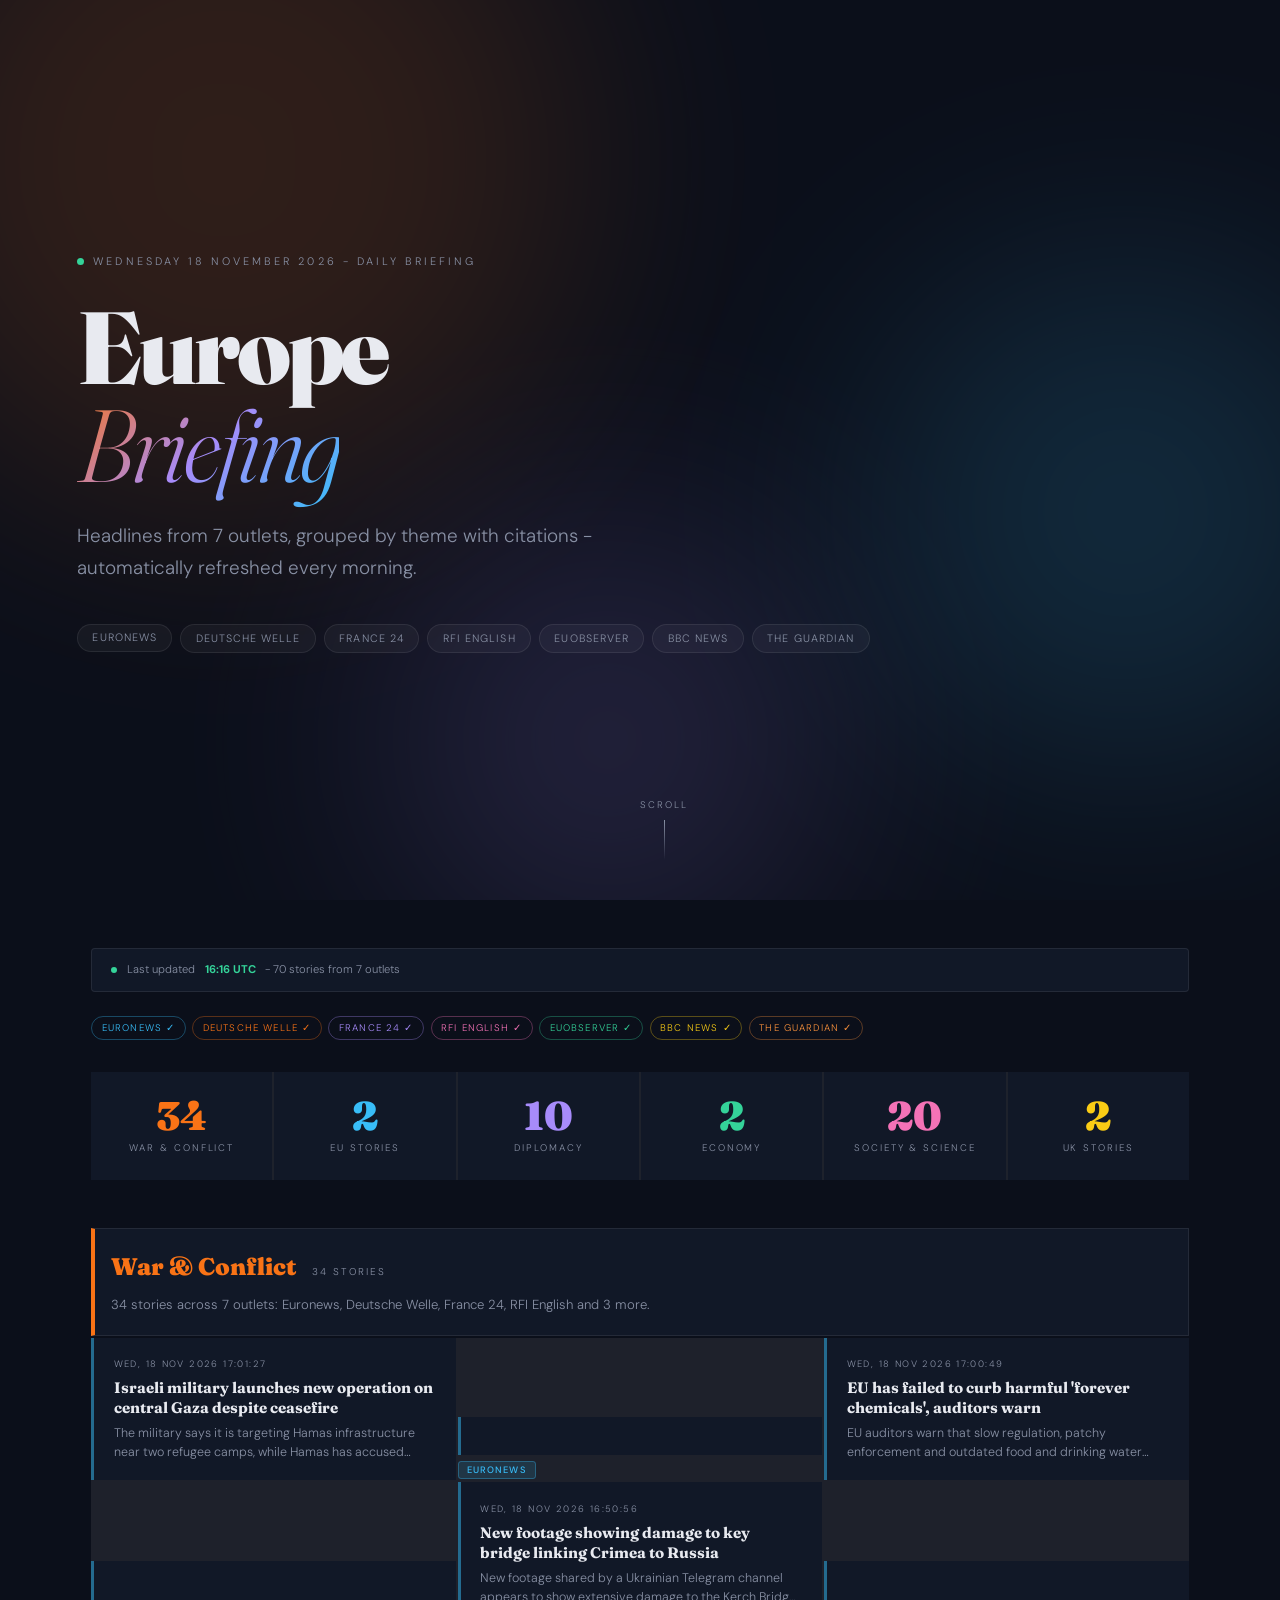
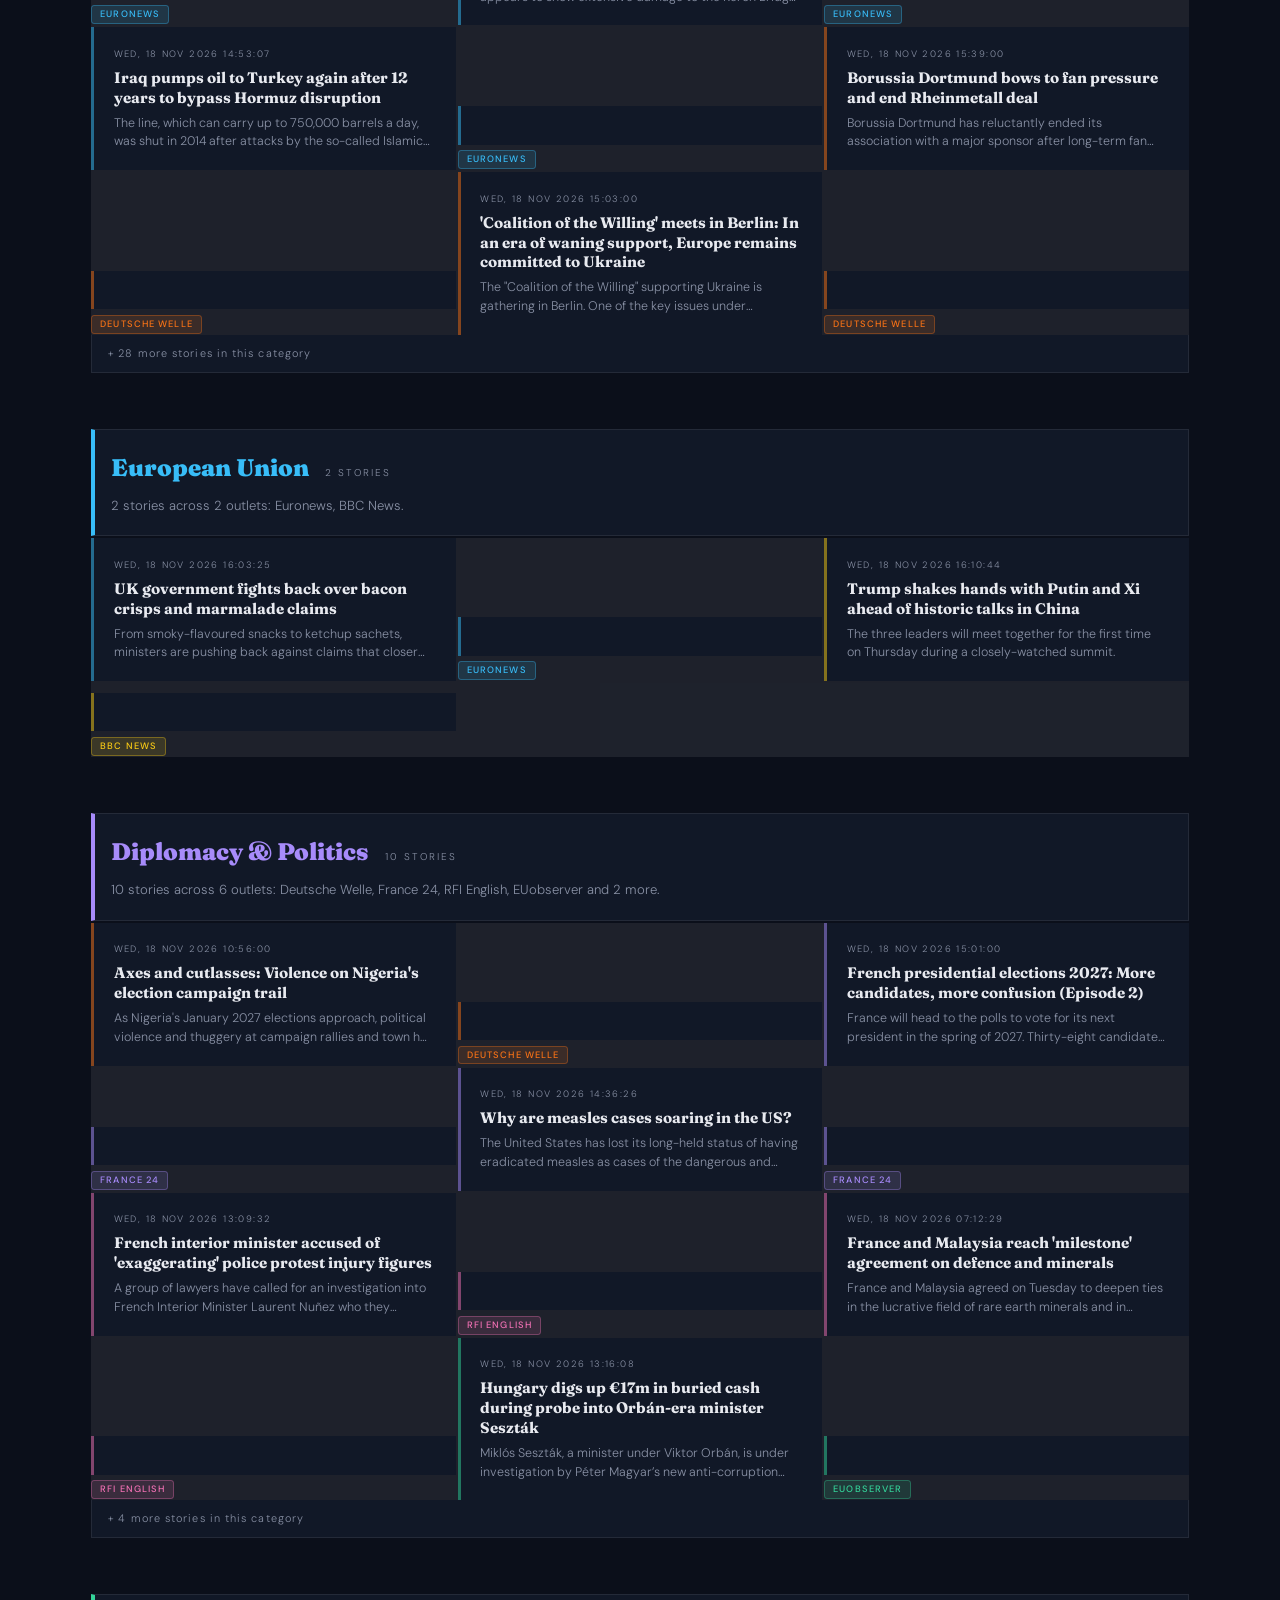
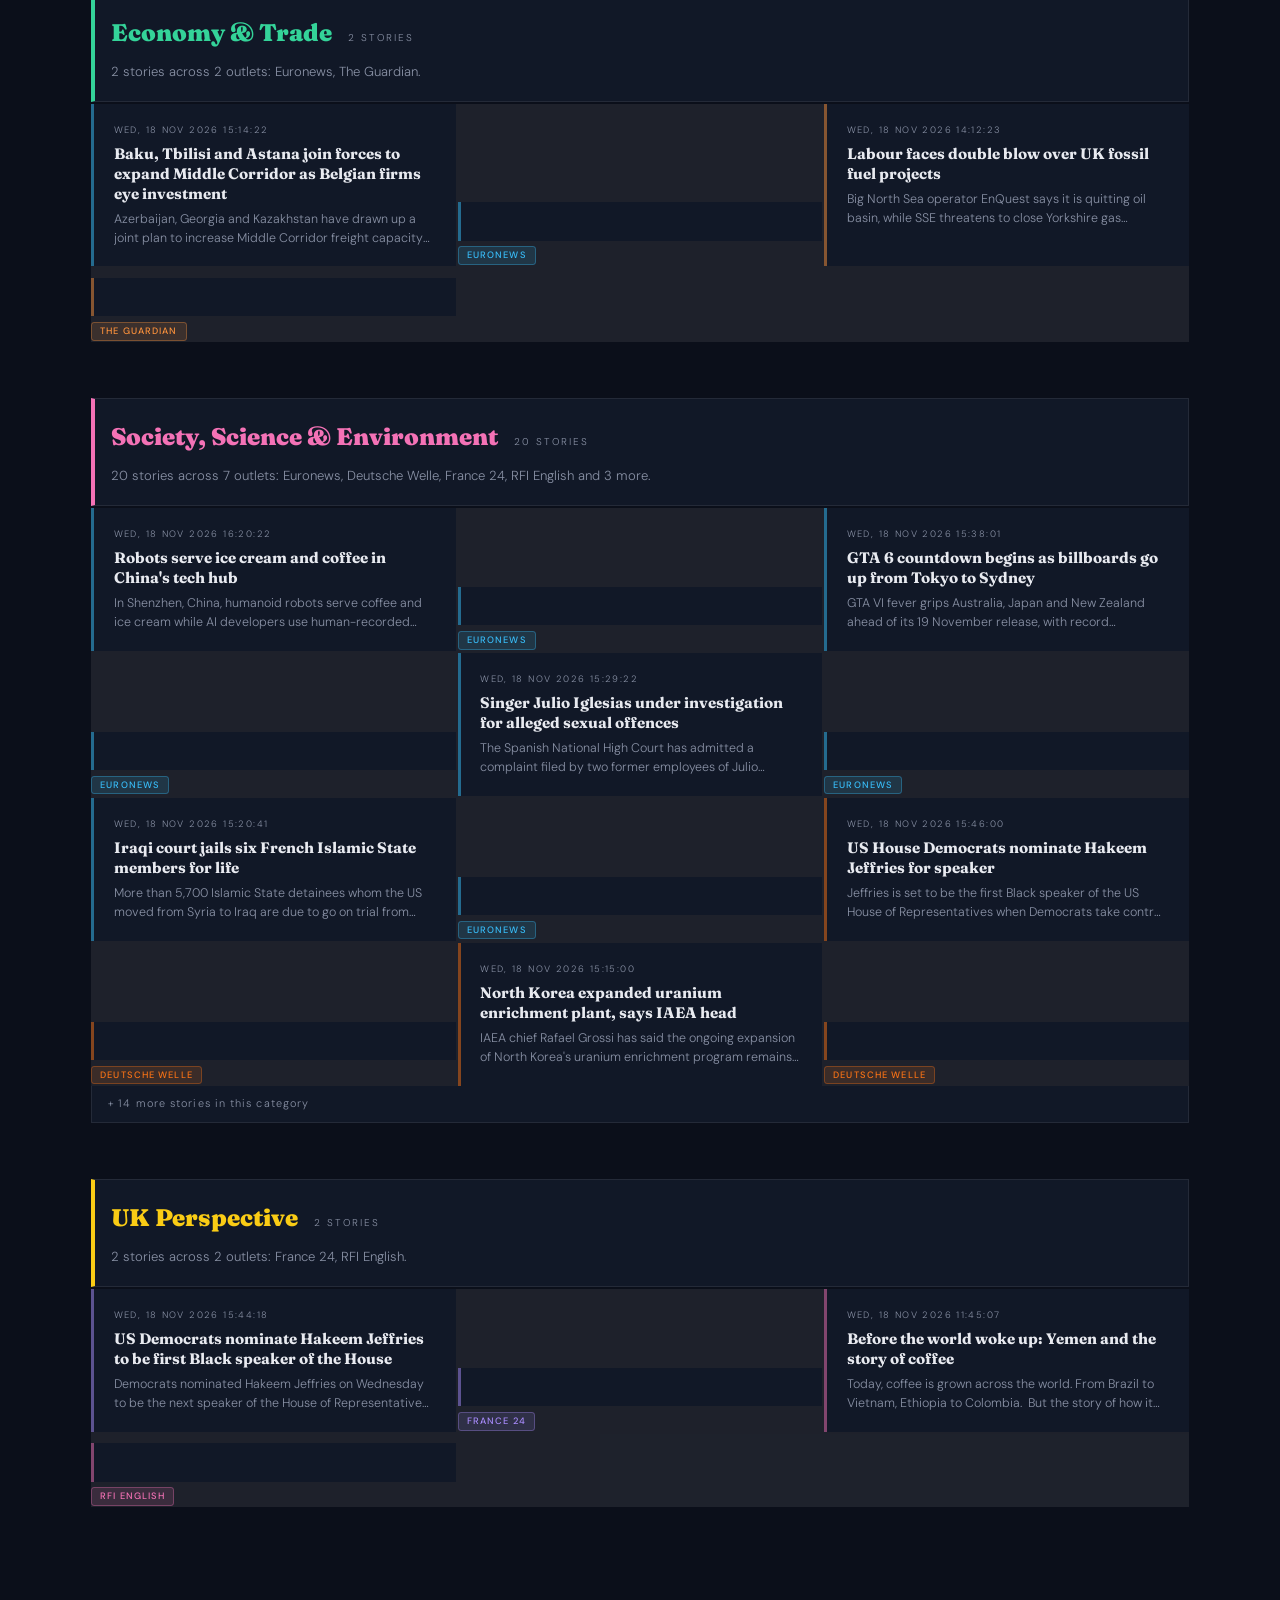
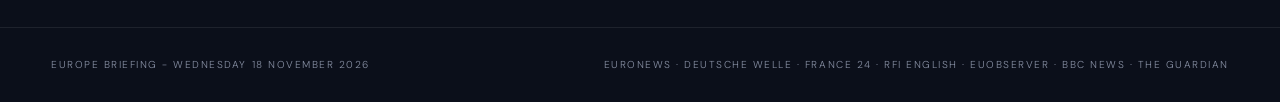
==== commit 686c01d8: "Daily briefing update 2026-11-18" ====
--- a/index.html
+++ b/index.html
@@ -3,7 +3,7 @@
 <head>
 <meta charset="UTF-8">
 <meta name="viewport" content="width=device-width, initial-scale=1.0">
-<title>Europe Briefing - Tuesday 17 November 2026</title>
+<title>Europe Briefing - Wednesday 18 November 2026</title>
 <link rel="preconnect" href="https://fonts.googleapis.com">
 <link href="https://fonts.googleapis.com/css2?family=Fraunces:ital,opsz,wght@0,9..144,300;0,9..144,700;0,9..144,900;1,9..144,400&family=DM+Sans:wght@300;400;500&display=swap" rel="stylesheet">
 <style>*, *::before, *::after { box-sizing: border-box; margin: 0; padding: 0; }
@@ -76,7 +76,7 @@
 <section class="hero">
 <div class="hero-bg-blobs"><div class="blob blob-1"></div><div class="blob blob-2"></div><div class="blob blob-3"></div></div>
 <div class="hero-inner">
-<div class="eyebrow"><span class="eyebrow-dot"></span>Tuesday 17 November 2026 - Daily Briefing</div>
+<div class="eyebrow"><span class="eyebrow-dot"></span>Wednesday 18 November 2026 - Daily Briefing</div>
 <h1>Europe<br><em>Briefing</em></h1>
 <p class="hero-lead">Headlines from 7 outlets, grouped by theme with citations - automatically refreshed every morning.</p>
 <div class="source-pills"><a class="pill" href="https://www.euronews.com" target="_blank">Euronews</a><a class="pill" href="https://www.dw.com/en/" target="_blank">Deutsche Welle</a><a class="pill" href="https://www.france24.com/en/" target="_blank">France 24</a><a class="pill" href="https://www.rfi.fr/en" target="_blank">RFI English</a><a class="pill" href="https://euobserver.com" target="_blank">EUobserver</a><a class="pill" href="https://www.bbc.com/news" target="_blank">BBC News</a><a class="pill" href="https://www.theguardian.com" target="_blank">The Guardian</a></div>
@@ -85,13 +85,13 @@
 </section>
 <div class="main-wrap">
 <div class="status-bar">
-<div class="status-left"><span class="live-dot"></span>Last updated <strong>16:45 UTC</strong> - 70 stories from 7 outlets</div>
+<div class="status-left"><span class="live-dot"></span>Last updated <strong>16:16 UTC</strong> - 70 stories from 7 outlets</div>
 </div>
 <div class="source-status-row"><span class="src-status" style="color:#38bdf8;border-color:#38bdf855">Euronews &#10003;</span><span class="src-status" style="color:#f97316;border-color:#f9731655">Deutsche Welle &#10003;</span><span class="src-status" style="color:#a78bfa;border-color:#a78bfa55">France 24 &#10003;</span><span class="src-status" style="color:#f472b6;border-color:#f472b655">RFI English &#10003;</span><span class="src-status" style="color:#34d399;border-color:#34d39955">EUobserver &#10003;</span><span class="src-status" style="color:#facc15;border-color:#facc1555">BBC News &#10003;</span><span class="src-status" style="color:#fb923c;border-color:#fb923c55">The Guardian &#10003;</span></div>
-<div class="stats-row"><div class="stat-box"><div class="stat-num" style="color:#f97316">31</div><div class="stat-label">War &amp; Conflict</div></div><div class="stat-box"><div class="stat-num" style="color:#38bdf8">7</div><div class="stat-label">EU Stories</div></div><div class="stat-box"><div class="stat-num" style="color:#a78bfa">9</div><div class="stat-label">Diplomacy</div></div><div class="stat-box"><div class="stat-num" style="color:#34d399">4</div><div class="stat-label">Economy</div></div><div class="stat-box"><div class="stat-num" style="color:#f472b6">19</div><div class="stat-label">Society &amp; Science</div></div><div class="stat-box"><div class="stat-num" style="color:#facc15">0</div><div class="stat-label">UK Stories</div></div></div>
-<div class="theme-section" style="animation-delay:0.0s"><div class="theme-header" style="border-left:4px solid #f97316;padding-left:1rem"><div class="theme-title-row"><h2 class="theme-title" style="color:#f97316">War & Conflict</h2><span class="theme-count">31 stories</span></div><p class="theme-summary">31 stories across 7 outlets: Euronews, Deutsche Welle, France 24, RFI English and 3 more.</p></div><div class="stories-grid"><a class="story-card" href="https://www.euronews.com/2026/11/17/trump-warns-iran-over-allegations-of-dirty-bomb-threat-to-washington" target="_blank" rel="noopener" style="--src-color:#38bdf8"><div class="card-date">Tue, 17 Nov 2026 17:10:42</div><div class="card-title">Trump warns Iran over allegations of dirty bomb threat to Washington</div><div class="card-desc">Iran denied media reports based on US intelligence that it may be planning a dirty bomb attack in the US capital, with questions swirling about its actual intentions or real capabi...</div><div class="card-footer"><a class="citation" href="https://www.euronews.com" target="_blank" rel="noopener" style="background:#38bdf822;color:#38bdf8;border:1px solid #38bdf855">Euronews</a></div></a><a class="story-card" href="https://www.euronews.com/2026/11/17/russia-plays-for-time-as-europe-and-us-push-for-direct-peace-talks" target="_blank" rel="noopener" style="--src-color:#38bdf8"><div class="card-date">Tue, 17 Nov 2026 16:03:11</div><div class="card-title">Russia plays for time as Europe and US push for direct peace talks</div><div class="card-desc">The next phase of the peace talks remains uncertain as Russia continues to play down the possibility of face-to-face talks with Europe, despite mounting pressure from Washington to...</div><div class="card-footer"><a class="citation" href="https://www.euronews.com" target="_blank" rel="noopener" style="background:#38bdf822;color:#38bdf8;border:1px solid #38bdf855">Euronews</a></div></a><a class="story-card" href="https://www.euronews.com/2026/11/17/serbian-mig-29-fighter-jet-crashes-near-belgrade-killing-pilot" target="_blank" rel="noopener" style="--src-color:#38bdf8"><div class="card-date">Tue, 17 Nov 2026 15:23:56</div><div class="card-title">Serbian MiG-29 fighter jet crashes near Belgrade, killing pilot</div><div class="card-desc">Developed by the Soviet Union's Mikoyan-Gurevich Design Bureau in the early 1970s, the MiG-29 entered service with the Soviet military in 1983.</div><div class="card-footer"><a class="citation" href="https://www.euronews.com" target="_blank" rel="noopener" style="background:#38bdf822;color:#38bdf8;border:1px solid #38bdf855">Euronews</a></div></a><a class="story-card" href="https://www.euronews.com/2026/11/17/eus-2040-climate-target-at-risk-as-bloc-waters-down-carbon-market-reform" target="_blank" rel="noopener" style="--src-color:#38bdf8"><div class="card-date">Tue, 17 Nov 2026 14:28:43</div><div class="card-title">EU's 2040 climate target at risk as bloc waters down carbon market reform</div><div class="card-desc">A leaked compromise proposal seeks to shield European industry from rising carbon costs, but environmental groups warn that concessions on free emissions allowances and internation...</div><div class="card-footer"><a class="citation" href="https://www.euronews.com" target="_blank" rel="noopener" style="background:#38bdf822;color:#38bdf8;border:1px solid #38bdf855">Euronews</a></div></a><a class="story-card" href="https://www.dw.com/en/back-to-1997-russia-wants-nato-to-roll-back-its-eastern-expansion/a-79970289?maca=en-rss-en-all-1573-xml-mrss" target="_blank" rel="noopener" style="--src-color:#f97316"><div class="card-date">Tue, 17 Nov 2026 16:20:00</div><div class="card-title">Back to 1997: Russia wants NATO to roll back its eastern expansion</div><div class="card-desc">The Kremlin is reportedly calling on NATO to withdraw from large parts of Eastern Europe. What this would mean for the security of millions of Europeans — and what lies behind Russ...</div><div class="card-footer"><a class="citation" href="https://www.dw.com/en/" target="_blank" rel="noopener" style="background:#f9731622;color:#f97316;border:1px solid #f9731655">Deutsche Welle</a></div></a><a class="story-card" href="https://www.dw.com/en/ethiopia-eritrea-border-clashes-raise-fears-of-regional-war/a-79970353?maca=en-rss-en-all-1573-xml-mrss" target="_blank" rel="noopener" style="--src-color:#f97316"><div class="card-date">Tue, 17 Nov 2026 15:43:00</div><div class="card-title">Ethiopia-Eritrea border clashes raise fears of regional war</div><div class="card-desc">As Ethiopian troops push Tigrayan forces toward the Eritrean border, fears of a new regional war are growing. With tensions rising between Addis Ababa, Asmara and Khartoum, the Hor...</div><div class="card-footer"><a class="citation" href="https://www.dw.com/en/" target="_blank" rel="noopener" style="background:#f9731622;color:#f97316;border:1px solid #f9731655">Deutsche Welle</a></div></a></div><div class="more-count">+ 25 more stories in this category</div></div><div class="theme-section" style="animation-delay:0.1s"><div class="theme-header" style="border-left:4px solid #38bdf8;padding-left:1rem"><div class="theme-title-row"><h2 class="theme-title" style="color:#38bdf8">European Union</h2><span class="theme-count">7 stories</span></div><p class="theme-summary">7 stories across 4 outlets: France 24, RFI English, EUobserver, The Guardian.</p></div><div class="stories-grid"><a class="story-card" href="https://www.france24.com/en/video/20261117-serbia-s-student-backed-mps-take-seats-in-parliament-after-election-win" target="_blank" rel="noopener" style="--src-color:#a78bfa"><div class="card-date">Tue, 17 Nov 2026 15:48:34</div><div class="card-title">Serbia's student-backed MPs take seats in parliament after election win</div><div class="card-desc">Serbia's Student ⁠List lawmakers entered parliament ​on Tuesday, cheered on by hundreds of supporters, after their October ​election victory ended 14 years of rule by the Serbian P...</div><div class="card-footer"><a class="citation" href="https://www.france24.com/en/" target="_blank" rel="noopener" style="background:#a78bfa22;color:#a78bfa;border:1px solid #a78bfa55">France 24</a></div></a><a class="story-card" href="https://www.france24.com/en/video/20261117-calls-for-cooperation-as-asean-summit-awaits-trump" target="_blank" rel="noopener" style="--src-color:#a78bfa"><div class="card-date">Tue, 17 Nov 2026 15:37:28</div><div class="card-title">Calls for cooperation as ASEAN summit awaits Trump</div><div class="card-desc">The twice-yearly ASEAN summit of Southeast Asian nations is underway, with major global powers also descending upon the Philippines. It is a crucial moment for the region, as ASEAN...</div><div class="card-footer"><a class="citation" href="https://www.france24.com/en/" target="_blank" rel="noopener" style="background:#a78bfa22;color:#a78bfa;border:1px solid #a78bfa55">France 24</a></div></a><a class="story-card" href="https://www.rfi.fr/en/international/20261117-asean-leaders-seek-stability-as-trump-heads-to-manila-france-eyes-closer-ties" target="_blank" rel="noopener" style="--src-color:#f472b6"><div class="card-date">Tue, 17 Nov 2026 07:01:48</div><div class="card-title">Trump lands in Manila for Southeast Asian leaders’ talks, as France eyes closer ties</div><div class="card-desc">Southeast Asian leaders are wrapping up their annual ASEAN summit in Manila on Tuesday, amid concerns over trade disruption, energy insecurity and maritime tensions in the South Ch...</div><div class="card-footer"><a class="citation" href="https://www.rfi.fr/en" target="_blank" rel="noopener" style="background:#f472b622;color:#f472b6;border:1px solid #f472b655">RFI English</a></div></a><a class="story-card" href="https://euobserver.com/249160/interview-czech-mep-niedermayer-slams-babis-opposition-to-new-eu-budget-revenue-its-short-sighted/" target="_blank" rel="noopener" style="--src-color:#34d399"><div class="card-date">Tue, 17 Nov 2026 09:59:47</div><div class="card-title">[Interview] Czech MEP Niedermayer slams Babiš opposition to new EU budget revenue: ‘It’s short-sighted’</div><div class="card-desc">From missed IT revolutions to costly nuclear bets, EU Parliament's economic policy vice-chair Luděk Niedermayer sketches a stark choice for European capitals: keep blaming Brussels...</div><div class="card-footer"><a class="citation" href="https://euobserver.com" target="_blank" rel="noopener" style="background:#34d39922;color:#34d399;border:1px solid #34d39955">EUobserver</a></div></a><a class="story-card" href="https://euobserver.com/249008/forever-plastics-lobbyists-met-eu-commission-37-times-in-bid-to-escape-ban/" target="_blank" rel="noopener" style="--src-color:#34d399"><div class="card-date">Tue, 17 Nov 2026 05:01:00</div><div class="card-title">‘Forever chemicals’ lobbyists met EU Commission 37 times in push to escape ban ahead of key decision</div><div class="card-desc">As the European Chemicals Agency finalises its conclusions on so-called 'forever chemicals', a new report reveals regular contact between senior European Commission officials and i...</div><div class="card-footer"><a class="citation" href="https://euobserver.com" target="_blank" rel="noopener" style="background:#34d39922;color:#34d399;border:1px solid #34d39955">EUobserver</a></div></a><a class="story-card" href="https://www.theguardian.com/world/2026/nov/17/serbia-student-list-mps-sworn-in-election-triumph" target="_blank" rel="noopener" style="--src-color:#fb923c"><div class="card-date">Tue, 17 Nov 2026 12:31:56</div><div class="card-title">Serbia’s Student List candidates sworn in as MPs after election triumph</div><div class="card-desc">Inaugural parliamentary session comes as ousted populist Aleksandar Vučić threatens mass protests of his ownCandidates for Serbia’s Student List, the grassroots movement of politic...</div><div class="card-footer"><a class="citation" href="https://www.theguardian.com" target="_blank" rel="noopener" style="background:#fb923c22;color:#fb923c;border:1px solid #fb923c55">The Guardian</a></div></a></div><div class="more-count">+ 1 more stories in this category</div></div><div class="theme-section" style="animation-delay:0.2s"><div class="theme-header" style="border-left:4px solid #a78bfa;padding-left:1rem"><div class="theme-title-row"><h2 class="theme-title" style="color:#a78bfa">Diplomacy & Politics</h2><span class="theme-count">9 stories</span></div><p class="theme-summary">9 stories across 5 outlets: Euronews, Deutsche Welle, France 24, RFI English and 1 more.</p></div><div class="stories-grid"><a class="story-card" href="https://www.euronews.com/2026/11/17/46-people-injured-after-two-trains-collide-in-prague" target="_blank" rel="noopener" style="--src-color:#38bdf8"><div class="card-date">Tue, 17 Nov 2026 16:43:00</div><div class="card-title">46 people injured after two trains collide in Prague</div><div class="card-desc">Ivan Bednárik, the Czech Republic's minister for transport, thanked paramedics and firefighters for their "professional and swift response" and said authorities had launched an inv...</div><div class="card-footer"><a class="citation" href="https://www.euronews.com" target="_blank" rel="noopener" style="background:#38bdf822;color:#38bdf8;border:1px solid #38bdf855">Euronews</a></div></a><a class="story-card" href="https://www.euronews.com/2026/11/17/migration-partnership-with-rwanda-sparks-eu-backlash-over-human-rights-record" target="_blank" rel="noopener" style="--src-color:#38bdf8"><div class="card-date">Tue, 17 Nov 2026 15:26:39</div><div class="card-title">EU’s Rwanda migrant return plan faces backlash over human rights concerns rights record</div><div class="card-desc">Kigali’s human rights record is under scrutiny as it prepares to host the first EU return hubs outside the bloc. Rwanda’s Interior Minister rejected the criticism, pointing out to ...</div><div class="card-footer"><a class="citation" href="https://www.euronews.com" target="_blank" rel="noopener" style="background:#38bdf822;color:#38bdf8;border:1px solid #38bdf855">Euronews</a></div></a><a class="story-card" href="https://www.dw.com/en/us-flexes-climate-action-muscle-at-cop31-despite-trump-no-show/a-79968666?maca=en-rss-en-all-1573-xml-mrss" target="_blank" rel="noopener" style="--src-color:#f97316"><div class="card-date">Tue, 17 Nov 2026 12:16:00</div><div class="card-title">US flexes climate action muscle at COP31 despite Trump no-show</div><div class="card-desc">The US government is snubbing UN climate talks in Turkey. That's prompted a delegation of American lawmakers, mayors and governors to make the trip instead, aiming to show climate ...</div><div class="card-footer"><a class="citation" href="https://www.dw.com/en/" target="_blank" rel="noopener" style="background:#f9731622;color:#f97316;border:1px solid #f9731655">Deutsche Welle</a></div></a><a class="story-card" href="https://www.france24.com/en/video/20261117-france-s-le-pen-promises-to-lower-retirement-age-if-she-wins-election" target="_blank" rel="noopener" style="--src-color:#a78bfa"><div class="card-date">Tue, 17 Nov 2026 15:44:09</div><div class="card-title">France's Le Pen promises to lower retirement age if she wins election</div><div class="card-desc">French far-right ​leader Marine Le ​Pen vowed on Tuesday to repeal President ​Emmanuel ‌Macron's pension ⁠reform if she is ‌elected next spring and ⁠bring down the retirement age t...</div><div class="card-footer"><a class="citation" href="https://www.france24.com/en/" target="_blank" rel="noopener" style="background:#a78bfa22;color:#a78bfa;border:1px solid #a78bfa55">France 24</a></div></a><a class="story-card" href="https://www.france24.com/en/french-government-and-union-dancing-around-each-other-we-re-kind-of-at-a-stalemate" target="_blank" rel="noopener" style="--src-color:#a78bfa"><div class="card-date">Tue, 17 Nov 2026 14:48:21</div><div class="card-title">'We're kind of at a stalemate': French government and unions 'dancing around each other'</div><div class="card-desc">Amid continuing protests in France and tense negotiations between the government and trade unions, Delano D'Souza is pleased to welcome Paul Smith, Associate Professor in French an...</div><div class="card-footer"><a class="citation" href="https://www.france24.com/en/" target="_blank" rel="noopener" style="background:#a78bfa22;color:#a78bfa;border:1px solid #a78bfa55">France 24</a></div></a><a class="story-card" href="https://www.france24.com/en/france/20261117-french-far-right-candidate-le-pen-vows-end-macron-s-pension-reform-if-elected" target="_blank" rel="noopener" style="--src-color:#a78bfa"><div class="card-date">Tue, 17 Nov 2026 14:07:18</div><div class="card-title">French far-right candidate Le Pen vows to end Macron's pension reform if elected</div><div class="card-desc">Far-right French presidential contender Marine Le Pen said Tuesday she would eliminate President Emmanuel Macron's pension reform, allowing hundreds of thousands of French workers ...</div><div class="card-footer"><a class="citation" href="https://www.france24.com/en/" target="_blank" rel="noopener" style="background:#a78bfa22;color:#a78bfa;border:1px solid #a78bfa55">France 24</a></div></a></div><div class="more-count">+ 3 more stories in this category</div></div><div class="theme-section" style="animation-delay:0.30000000000000004s"><div class="theme-header" style="border-left:4px solid #34d399;padding-left:1rem"><div class="theme-title-row"><h2 class="theme-title" style="color:#34d399">Economy & Trade</h2><span class="theme-count">4 stories</span></div><p class="theme-summary">4 stories across 3 outlets: Euronews, Deutsche Welle, EUobserver.</p></div><div class="stories-grid"><a class="story-card" href="https://www.euronews.com/2026/11/17/brazilian-chicken-ban-eu-delays-decision-despite-positive-audit" target="_blank" rel="noopener" style="--src-color:#38bdf8"><div class="card-date">Tue, 17 Nov 2026 17:24:53</div><div class="card-title">Brazilian chicken ban: EU delays decision despite positive audit</div><div class="card-desc">Mercosur meat imports remain a contentious issue among EU countries, amid divisions over a deal liberalising trade between the two blocs.</div><div class="card-footer"><a class="citation" href="https://www.euronews.com" target="_blank" rel="noopener" style="background:#38bdf822;color:#38bdf8;border:1px solid #38bdf855">Euronews</a></div></a><a class="story-card" href="https://www.dw.com/en/nvidia-forms-national-security-committee-after-huang-affair/a-79970447?maca=en-rss-en-all-1573-xml-mrss" target="_blank" rel="noopener" style="--src-color:#f97316"><div class="card-date">Tue, 17 Nov 2026 14:53:00</div><div class="card-title">Nvidia forms national security committee after Huang affair</div><div class="card-desc">Nvidia has created a board-level committee for national security and export control. This follows the resignation of CEO Jensen Huang over extramarital affairs, allegedly including...</div><div class="card-footer"><a class="citation" href="https://www.dw.com/en/" target="_blank" rel="noopener" style="background:#f9731622;color:#f97316;border:1px solid #f9731655">Deutsche Welle</a></div></a><a class="story-card" href="https://www.dw.com/en/eu-asean-pursue-deeper-trade-ties-but-hurdles-remain-as-businesses-struggle-with-informal-barriers/a-79971350?maca=en-rss-en-all-1573-xml-mrss" target="_blank" rel="noopener" style="--src-color:#f97316"><div class="card-date">Tue, 17 Nov 2026 14:24:00</div><div class="card-title">EU, ASEAN pursue deeper trade ties, but hurdles remain as businesses struggle with informal barriers</div><div class="card-desc">2027 could be a landmark year for EU–Southeast Asia trade, with several deals nearing completion. But the harder task will be to ensure that businesses actually use them.</div><div class="card-footer"><a class="citation" href="https://www.dw.com/en/" target="_blank" rel="noopener" style="background:#f9731622;color:#f97316;border:1px solid #f9731655">Deutsche Welle</a></div></a><a class="story-card" href="https://euobserver.com/249193/eus-stricter-airpollution-law-looms-but-nearly-all-major-cities-are-still-offtrack/" target="_blank" rel="noopener" style="--src-color:#34d399"><div class="card-date">Tue, 17 Nov 2026 05:30:00</div><div class="card-title">Only Stockholm, Helsinki and Copenhagen meet EU air pollution rules, as stricter enforcement looms</div><div class="card-desc">Apart from Copenhagen, Stockholm and Helsinki,  no other major European city currently meets the revised EU limits for nitrogen dioxide and particulate matter - exposure to which c...</div><div class="card-footer"><a class="citation" href="https://euobserver.com" target="_blank" rel="noopener" style="background:#34d39922;color:#34d399;border:1px solid #34d39955">EUobserver</a></div></a></div></div><div class="theme-section" style="animation-delay:0.4s"><div class="theme-header" style="border-left:4px solid #f472b6;padding-left:1rem"><div class="theme-title-row"><h2 class="theme-title" style="color:#f472b6">Society, Science & Environment</h2><span class="theme-count">19 stories</span></div><p class="theme-summary">19 stories across 7 outlets: Euronews, Deutsche Welle, France 24, RFI English and 3 more.</p></div><div class="stories-grid"><a class="story-card" href="https://www.euronews.com/2026/11/17/uk-urged-to-overhaul-youth-benefits-as-one-million-young-people-drift-out-of-work-and-stud" target="_blank" rel="noopener" style="--src-color:#38bdf8"><div class="card-date">Tue, 17 Nov 2026 16:44:20</div><div class="card-title">UK urged to overhaul youth benefits as one million young people drift out of work and study</div><div class="card-desc">The review’s author says only Romania fares worse in Europe on youth inactivity, even though young Britons are less likely to be unemployed than their peers in France, Spain or Ita...</div><div class="card-footer"><a class="citation" href="https://www.euronews.com" target="_blank" rel="noopener" style="background:#38bdf822;color:#38bdf8;border:1px solid #38bdf855">Euronews</a></div></a><a class="story-card" href="https://www.euronews.com/video/2026/11/17/watch-todays-top-no-comment-videos-from-around-the-world" target="_blank" rel="noopener" style="--src-color:#38bdf8"><div class="card-date">Tue, 17 Nov 2026 16:00:30</div><div class="card-title">Watch: today’s top No Comment videos from around the world</div><div class="card-desc">A robot pianist takes on a human musician in Italy, Pope Leo XIV has an unexpected encounter in Peru, and snow transforms the English countryside. Meanwhile, gamers compete for the...</div><div class="card-footer"><a class="citation" href="https://www.euronews.com" target="_blank" rel="noopener" style="background:#38bdf822;color:#38bdf8;border:1px solid #38bdf855">Euronews</a></div></a><a class="story-card" href="https://www.euronews.com/2026/11/17/human-rights-situation-is-dire-mep-tineke-strik-condemns-five-eu-nations-rwanda-return-hub" target="_blank" rel="noopener" style="--src-color:#38bdf8"><div class="card-date">Tue, 17 Nov 2026 15:20:19</div><div class="card-title">'Human rights situation is dire': MEP Tineke Strik condemns five EU nations' Rwanda return hub plan</div><div class="card-desc">"If you take the country of Rwanda, the human rights situation is dire" MEP Tineke Strik on Europe Tonight as five EU countries have announced they are planning to set up migrant r...</div><div class="card-footer"><a class="citation" href="https://www.euronews.com" target="_blank" rel="noopener" style="background:#38bdf822;color:#38bdf8;border:1px solid #38bdf855">Euronews</a></div></a><a class="story-card" href="https://www.dw.com/en/us-and-mexico-lose-measles-free-status/a-79973966?maca=en-rss-en-all-1573-xml-mrss" target="_blank" rel="noopener" style="--src-color:#f97316"><div class="card-date">Tue, 17 Nov 2026 16:40:00</div><div class="card-title">US and Mexico lose measles-free status</div><div class="card-desc">The United States lost its measles elimination status after 26 years, the Pan American Health Organization has said. Bolivia and Mexico have also lost their measles elimination sta...</div><div class="card-footer"><a class="citation" href="https://www.dw.com/en/" target="_blank" rel="noopener" style="background:#f9731622;color:#f97316;border:1px solid #f9731655">Deutsche Welle</a></div></a><a class="story-card" href="https://www.dw.com/en/rights-court-rules-turkey-must-release-jailed-lawmaker-atalay/a-79972462?maca=en-rss-en-all-1573-xml-mrss" target="_blank" rel="noopener" style="--src-color:#f97316"><div class="card-date">Tue, 17 Nov 2026 15:47:00</div><div class="card-title">Rights court rules Turkey must release jailed lawmaker Atalay</div><div class="card-desc">The European Court of Human Rights has called for the release of imprisoned elected lawmaker Can Atalay. Atalay has been in prison for almost five years despite rulings from the Tu...</div><div class="card-footer"><a class="citation" href="https://www.dw.com/en/" target="_blank" rel="noopener" style="background:#f9731622;color:#f97316;border:1px solid #f9731655">Deutsche Welle</a></div></a><a class="story-card" href="https://www.dw.com/en/guinea-jails-200-in-wildcat-gold-mining-crackdown/a-79968808?maca=en-rss-en-all-1573-xml-mrss" target="_blank" rel="noopener" style="--src-color:#f97316"><div class="card-date">Tue, 17 Nov 2026 12:30:00</div><div class="card-title">Guinea jails 200 in wildcat gold mining crackdown</div><div class="card-desc">A Conakry court has jailed 22 former local officials from the gold-rich northeastern Siguiri region, as well as 200 people accused of illegal mining. It's part of a wider crackdown...</div><div class="card-footer"><a class="citation" href="https://www.dw.com/en/" target="_blank" rel="noopener" style="background:#f9731622;color:#f97316;border:1px solid #f9731655">Deutsche Welle</a></div></a></div><div class="more-count">+ 13 more stories in this category</div></div></div>
+<div class="stats-row"><div class="stat-box"><div class="stat-num" style="color:#f97316">34</div><div class="stat-label">War &amp; Conflict</div></div><div class="stat-box"><div class="stat-num" style="color:#38bdf8">2</div><div class="stat-label">EU Stories</div></div><div class="stat-box"><div class="stat-num" style="color:#a78bfa">10</div><div class="stat-label">Diplomacy</div></div><div class="stat-box"><div class="stat-num" style="color:#34d399">2</div><div class="stat-label">Economy</div></div><div class="stat-box"><div class="stat-num" style="color:#f472b6">20</div><div class="stat-label">Society &amp; Science</div></div><div class="stat-box"><div class="stat-num" style="color:#facc15">2</div><div class="stat-label">UK Stories</div></div></div>
+<div class="theme-section" style="animation-delay:0.0s"><div class="theme-header" style="border-left:4px solid #f97316;padding-left:1rem"><div class="theme-title-row"><h2 class="theme-title" style="color:#f97316">War & Conflict</h2><span class="theme-count">34 stories</span></div><p class="theme-summary">34 stories across 7 outlets: Euronews, Deutsche Welle, France 24, RFI English and 3 more.</p></div><div class="stories-grid"><a class="story-card" href="https://www.euronews.com/2026/11/18/israeli-military-launches-new-operation-on-central-gaza-despite-ceasefire" target="_blank" rel="noopener" style="--src-color:#38bdf8"><div class="card-date">Wed, 18 Nov 2026 17:01:27</div><div class="card-title">Israeli military launches new operation on central Gaza despite ceasefire</div><div class="card-desc">The military says it is targeting Hamas infrastructure near two refugee camps, while Hamas has accused Israel of violating the truce in place since October 2025.</div><div class="card-footer"><a class="citation" href="https://www.euronews.com" target="_blank" rel="noopener" style="background:#38bdf822;color:#38bdf8;border:1px solid #38bdf855">Euronews</a></div></a><a class="story-card" href="https://www.euronews.com/2026/11/18/eu-has-failed-to-curb-harmful-forever-chemicals-auditors-warn" target="_blank" rel="noopener" style="--src-color:#38bdf8"><div class="card-date">Wed, 18 Nov 2026 17:00:49</div><div class="card-title">EU has failed to curb harmful 'forever chemicals', auditors warn</div><div class="card-desc">EU auditors warn that slow regulation, patchy enforcement and outdated food and drinking water safety limits are leaving Europeans exposed to harmful chemicals, six years after Bru...</div><div class="card-footer"><a class="citation" href="https://www.euronews.com" target="_blank" rel="noopener" style="background:#38bdf822;color:#38bdf8;border:1px solid #38bdf855">Euronews</a></div></a><a class="story-card" href="https://www.euronews.com/2026/11/18/new-footage-showing-damage-to-key-bridge-linking-crimea-to-russia" target="_blank" rel="noopener" style="--src-color:#38bdf8"><div class="card-date">Wed, 18 Nov 2026 16:50:56</div><div class="card-title">New footage showing damage to key bridge linking Crimea to Russia</div><div class="card-desc">New footage shared by a Ukrainian Telegram channel appears to show extensive damage to the Kerch Bridge linking occupied Crimea to mainland Russia.</div><div class="card-footer"><a class="citation" href="https://www.euronews.com" target="_blank" rel="noopener" style="background:#38bdf822;color:#38bdf8;border:1px solid #38bdf855">Euronews</a></div></a><a class="story-card" href="https://www.euronews.com/2026/11/18/iraq-pumps-oil-to-turkey-again-after-12-years-to-bypass-hormuz-disruption" target="_blank" rel="noopener" style="--src-color:#38bdf8"><div class="card-date">Wed, 18 Nov 2026 14:53:07</div><div class="card-title">Iraq pumps oil to Turkey again after 12 years to bypass Hormuz disruption</div><div class="card-desc">The line, which can carry up to 750,000 barrels a day, was shut in 2014 after attacks by the so-called Islamic State terrorist group, and Iraq and Turkey agreed in August on a one-...</div><div class="card-footer"><a class="citation" href="https://www.euronews.com" target="_blank" rel="noopener" style="background:#38bdf822;color:#38bdf8;border:1px solid #38bdf855">Euronews</a></div></a><a class="story-card" href="https://www.dw.com/en/borussia-dortmund-bows-to-fan-pressure-and-end-rheinmetall-deal/a-79980121?maca=en-rss-en-all-1573-xml-mrss" target="_blank" rel="noopener" style="--src-color:#f97316"><div class="card-date">Wed, 18 Nov 2026 15:39:00</div><div class="card-title">Borussia Dortmund bows to fan pressure and end Rheinmetall deal</div><div class="card-desc">Borussia Dortmund has reluctantly ended its association with a major sponsor after long-term fan protests. They are not the first Bundesliga club to u-turn, as commercial interests...</div><div class="card-footer"><a class="citation" href="https://www.dw.com/en/" target="_blank" rel="noopener" style="background:#f9731622;color:#f97316;border:1px solid #f9731655">Deutsche Welle</a></div></a><a class="story-card" href="https://www.dw.com/en/coalition-of-the-willing-meets-in-berlin-in-an-era-of-waning-support-europe-remains-committed-to-ukraine/a-79974996?maca=en-rss-en-all-1573-xml-mrss" target="_blank" rel="noopener" style="--src-color:#f97316"><div class="card-date">Wed, 18 Nov 2026 15:03:00</div><div class="card-title">'Coalition of the Willing' meets in Berlin: In an era of waning support, Europe remains committed to Ukraine</div><div class="card-desc">The "Coalition of the Willing" supporting Ukraine is gathering in Berlin. One of the key issues under discussion is whether Europe will be able to play a role in future negotiation...</div><div class="card-footer"><a class="citation" href="https://www.dw.com/en/" target="_blank" rel="noopener" style="background:#f9731622;color:#f97316;border:1px solid #f9731655">Deutsche Welle</a></div></a></div><div class="more-count">+ 28 more stories in this category</div></div><div class="theme-section" style="animation-delay:0.1s"><div class="theme-header" style="border-left:4px solid #38bdf8;padding-left:1rem"><div class="theme-title-row"><h2 class="theme-title" style="color:#38bdf8">European Union</h2><span class="theme-count">2 stories</span></div><p class="theme-summary">2 stories across 2 outlets: Euronews, BBC News.</p></div><div class="stories-grid"><a class="story-card" href="https://www.euronews.com/2026/11/18/uk-government-fights-back-over-bacon-crisp-and-marmalade-claims" target="_blank" rel="noopener" style="--src-color:#38bdf8"><div class="card-date">Wed, 18 Nov 2026 16:03:25</div><div class="card-title">UK government fights back over bacon crisps and marmalade claims</div><div class="card-desc">From smoky-flavoured snacks to ketchup sachets, ministers are pushing back against claims that closer ties with Brussels will mean a new wave of EU rules for British consumers.</div><div class="card-footer"><a class="citation" href="https://www.euronews.com" target="_blank" rel="noopener" style="background:#38bdf822;color:#38bdf8;border:1px solid #38bdf855">Euronews</a></div></a><a class="story-card" href="https://www.bbc.co.uk/news/articles/ck9d75x5wwwwo?at_medium=RSS&at_campaign=rss" target="_blank" rel="noopener" style="--src-color:#facc15"><div class="card-date">Wed, 18 Nov 2026 16:10:44</div><div class="card-title">Trump shakes hands with Putin and Xi ahead of historic talks in China</div><div class="card-desc">The three leaders will meet together for the first time on Thursday during a closely-watched summit.</div><div class="card-footer"><a class="citation" href="https://www.bbc.com/news" target="_blank" rel="noopener" style="background:#facc1522;color:#facc15;border:1px solid #facc1555">BBC News</a></div></a></div></div><div class="theme-section" style="animation-delay:0.2s"><div class="theme-header" style="border-left:4px solid #a78bfa;padding-left:1rem"><div class="theme-title-row"><h2 class="theme-title" style="color:#a78bfa">Diplomacy & Politics</h2><span class="theme-count">10 stories</span></div><p class="theme-summary">10 stories across 6 outlets: Deutsche Welle, France 24, RFI English, EUobserver and 2 more.</p></div><div class="stories-grid"><a class="story-card" href="https://www.dw.com/en/axes-and-cutlasses-violence-on-nigeria-s-election-campaign-trail/a-79978467?maca=en-rss-en-all-1573-xml-mrss" target="_blank" rel="noopener" style="--src-color:#f97316"><div class="card-date">Wed, 18 Nov 2026 10:56:00</div><div class="card-title">Axes and cutlasses: Violence on Nigeria's election campaign trail</div><div class="card-desc">As Nigeria's January 2027 elections approach, political violence and thuggery at campaign rallies and town hall meetings raise concerns about voter safety.</div><div class="card-footer"><a class="citation" href="https://www.dw.com/en/" target="_blank" rel="noopener" style="background:#f9731622;color:#f97316;border:1px solid #f9731655">Deutsche Welle</a></div></a><a class="story-card" href="https://www.france24.com/en/tv-shows/france-in-focus/20261118-french-presidential-elections-2027-more-candidates-more-confusion-episode-2" target="_blank" rel="noopener" style="--src-color:#a78bfa"><div class="card-date">Wed, 18 Nov 2026 15:01:00</div><div class="card-title">French presidential elections 2027: More candidates, more confusion (Episode 2)</div><div class="card-desc">France will head to the polls to vote for its next president in the spring of 2027. Thirty-eight candidates are currently vying to make it onto the final ballot and have until Marc...</div><div class="card-footer"><a class="citation" href="https://www.france24.com/en/" target="_blank" rel="noopener" style="background:#a78bfa22;color:#a78bfa;border:1px solid #a78bfa55">France 24</a></div></a><a class="story-card" href="https://www.france24.com/en/video/20261118-why-are-measles-cases-soaring-in-the-us" target="_blank" rel="noopener" style="--src-color:#a78bfa"><div class="card-date">Wed, 18 Nov 2026 14:36:26</div><div class="card-title">Why are measles cases soaring in the US?</div><div class="card-desc">The United States has lost its long-held status of having eradicated measles as cases of the dangerous and highly contagious virus soar around the country. It follows accusations b...</div><div class="card-footer"><a class="citation" href="https://www.france24.com/en/" target="_blank" rel="noopener" style="background:#a78bfa22;color:#a78bfa;border:1px solid #a78bfa55">France 24</a></div></a><a class="story-card" href="https://www.rfi.fr/en/france/20261118-french-interior-minister-accused-of-exaggerating-police-protest-injury-figures" target="_blank" rel="noopener" style="--src-color:#f472b6"><div class="card-date">Wed, 18 Nov 2026 13:09:32</div><div class="card-title">French interior minister accused of 'exaggerating' police protest injury figures</div><div class="card-desc">A group of lawyers have called for an investigation into French Interior Minister Laurent Nuñez who they accuse of "spreading false information" about the number of injuries suffer...</div><div class="card-footer"><a class="citation" href="https://www.rfi.fr/en" target="_blank" rel="noopener" style="background:#f472b622;color:#f472b6;border:1px solid #f472b655">RFI English</a></div></a><a class="story-card" href="https://www.rfi.fr/en/international/20261118-france-and-malaysia-reach-milestone-agreement-on-defence-and-minerals" target="_blank" rel="noopener" style="--src-color:#f472b6"><div class="card-date">Wed, 18 Nov 2026 07:12:29</div><div class="card-title">France and Malaysia reach 'milestone' agreement on defence and minerals</div><div class="card-desc">France and Malaysia agreed on Tuesday to deepen ties in the lucrative field of rare earth minerals and in defence, with visiting President Emmanuel Macron hailing a "new milestone"...</div><div class="card-footer"><a class="citation" href="https://www.rfi.fr/en" target="_blank" rel="noopener" style="background:#f472b622;color:#f472b6;border:1px solid #f472b655">RFI English</a></div></a><a class="story-card" href="https://euobserver.com/249700/hungary-digs-up-e17m-in-buried-cash-during-probe-into-orban-era-minister-sesztak/" target="_blank" rel="noopener" style="--src-color:#34d399"><div class="card-date">Wed, 18 Nov 2026 13:16:08</div><div class="card-title">Hungary digs up €17m in buried cash during probe into Orbán-era minister Seszták</div><div class="card-desc">Miklós Seszták, a minister under Viktor Orbán, is under investigation by Péter Magyar’s new anti-corruption body — and it took 12 treasury staff, five banknote-counting machines an...</div><div class="card-footer"><a class="citation" href="https://euobserver.com" target="_blank" rel="noopener" style="background:#34d39922;color:#34d399;border:1px solid #34d39955">EUobserver</a></div></a></div><div class="more-count">+ 4 more stories in this category</div></div><div class="theme-section" style="animation-delay:0.30000000000000004s"><div class="theme-header" style="border-left:4px solid #34d399;padding-left:1rem"><div class="theme-title-row"><h2 class="theme-title" style="color:#34d399">Economy & Trade</h2><span class="theme-count">2 stories</span></div><p class="theme-summary">2 stories across 2 outlets: Euronews, The Guardian.</p></div><div class="stories-grid"><a class="story-card" href="https://www.euronews.com/2026/11/18/baku-tbilisi-and-astana-join-forces-to-expand-middle-corridor-as-belgian-firms-eye-investm" target="_blank" rel="noopener" style="--src-color:#38bdf8"><div class="card-date">Wed, 18 Nov 2026 15:14:22</div><div class="card-title">Baku, Tbilisi and Astana join forces to expand Middle Corridor as Belgian firms eye investment</div><div class="card-desc">Azerbaijan, Georgia and Kazakhstan have drawn up a joint plan to increase Middle Corridor freight capacity to around 30 million tonnes a year by 2029, as Belgian companies discuss ...</div><div class="card-footer"><a class="citation" href="https://www.euronews.com" target="_blank" rel="noopener" style="background:#38bdf822;color:#38bdf8;border:1px solid #38bdf855">Euronews</a></div></a><a class="story-card" href="https://www.theguardian.com/business/2026/nov/18/sse-threatens-to-close-yorkshire-gas-storage-site-unless-ministers-intervene" target="_blank" rel="noopener" style="--src-color:#fb923c"><div class="card-date">Wed, 18 Nov 2026 14:12:23</div><div class="card-title">Labour faces double blow over UK fossil fuel projects</div><div class="card-desc">Big North Sea operator EnQuest says it is quitting oil basin, while SSE threatens to close Yorkshire gas storage siteBusiness live – latest updatesThe energy secretary has been dea...</div><div class="card-footer"><a class="citation" href="https://www.theguardian.com" target="_blank" rel="noopener" style="background:#fb923c22;color:#fb923c;border:1px solid #fb923c55">The Guardian</a></div></a></div></div><div class="theme-section" style="animation-delay:0.4s"><div class="theme-header" style="border-left:4px solid #f472b6;padding-left:1rem"><div class="theme-title-row"><h2 class="theme-title" style="color:#f472b6">Society, Science & Environment</h2><span class="theme-count">20 stories</span></div><p class="theme-summary">20 stories across 7 outlets: Euronews, Deutsche Welle, France 24, RFI English and 3 more.</p></div><div class="stories-grid"><a class="story-card" href="https://www.euronews.com/video/2026/11/18/robots-serve-ice-cream-and-coffee-in-chinas-tech-hub" target="_blank" rel="noopener" style="--src-color:#38bdf8"><div class="card-date">Wed, 18 Nov 2026 16:20:22</div><div class="card-title">Robots serve ice cream and coffee in China's tech hub</div><div class="card-desc">In Shenzhen, China, humanoid robots serve coffee and ice cream while AI developers use human-recorded movements to train machines for everyday jobs.</div><div class="card-footer"><a class="citation" href="https://www.euronews.com" target="_blank" rel="noopener" style="background:#38bdf822;color:#38bdf8;border:1px solid #38bdf855">Euronews</a></div></a><a class="story-card" href="https://www.euronews.com/video/2026/11/18/gta-6-countdown-begins-as-billboards-go-up-from-tokyo-to-sydney" target="_blank" rel="noopener" style="--src-color:#38bdf8"><div class="card-date">Wed, 18 Nov 2026 15:38:01</div><div class="card-title">GTA 6 countdown begins as billboards go up from Tokyo to Sydney</div><div class="card-desc">GTA VI fever grips Australia, Japan and New Zealand ahead of its 19 November release, with record downloads expected.</div><div class="card-footer"><a class="citation" href="https://www.euronews.com" target="_blank" rel="noopener" style="background:#38bdf822;color:#38bdf8;border:1px solid #38bdf855">Euronews</a></div></a><a class="story-card" href="https://www.euronews.com/2026/11/18/singer-julio-iglesias-under-investigation-for-alleged-sexual-offences" target="_blank" rel="noopener" style="--src-color:#38bdf8"><div class="card-date">Wed, 18 Nov 2026 15:29:22</div><div class="card-title">Singer Julio Iglesias under investigation for alleged sexual offences</div><div class="card-desc">The Spanish National High Court has admitted a complaint filed by two former employees of Julio Iglesias alleging sexual offences, bodily harm and degrading treatment. The singer h...</div><div class="card-footer"><a class="citation" href="https://www.euronews.com" target="_blank" rel="noopener" style="background:#38bdf822;color:#38bdf8;border:1px solid #38bdf855">Euronews</a></div></a><a class="story-card" href="https://www.euronews.com/2026/11/18/iraqi-court-jails-six-french-islamic-state-members-for-life" target="_blank" rel="noopener" style="--src-color:#38bdf8"><div class="card-date">Wed, 18 Nov 2026 15:20:41</div><div class="card-title">Iraqi court jails six French Islamic State members for life</div><div class="card-desc">More than 5,700 Islamic State detainees whom the US moved from Syria to Iraq are due to go on trial from Sunday, while rights groups question whether Iraq’s courts are fair.</div><div class="card-footer"><a class="citation" href="https://www.euronews.com" target="_blank" rel="noopener" style="background:#38bdf822;color:#38bdf8;border:1px solid #38bdf855">Euronews</a></div></a><a class="story-card" href="https://www.dw.com/en/us-house-democrats-nominate-hakeem-jeffries-for-speaker/a-79983827?maca=en-rss-en-all-1573-xml-mrss" target="_blank" rel="noopener" style="--src-color:#f97316"><div class="card-date">Wed, 18 Nov 2026 15:46:00</div><div class="card-title">US House Democrats nominate Hakeem Jeffries for speaker</div><div class="card-desc">Jeffries is set to be the first Black speaker of the US House of Representatives when Democrats take control of the chamber next year.</div><div class="card-footer"><a class="citation" href="https://www.dw.com/en/" target="_blank" rel="noopener" style="background:#f9731622;color:#f97316;border:1px solid #f9731655">Deutsche Welle</a></div></a><a class="story-card" href="https://www.dw.com/en/north-korea-expanded-uranium-enrichment-plant-says-iaea-head/a-79982758?maca=en-rss-en-all-1573-xml-mrss" target="_blank" rel="noopener" style="--src-color:#f97316"><div class="card-date">Wed, 18 Nov 2026 15:15:00</div><div class="card-title">North Korea expanded uranium enrichment plant, says IAEA head</div><div class="card-desc">IAEA chief Rafael Grossi has said the ongoing expansion of North Korea's uranium enrichment program remains "a cause for serious concern."</div><div class="card-footer"><a class="citation" href="https://www.dw.com/en/" target="_blank" rel="noopener" style="background:#f9731622;color:#f97316;border:1px solid #f9731655">Deutsche Welle</a></div></a></div><div class="more-count">+ 14 more stories in this category</div></div><div class="theme-section" style="animation-delay:0.5s"><div class="theme-header" style="border-left:4px solid #facc15;padding-left:1rem"><div class="theme-title-row"><h2 class="theme-title" style="color:#facc15">UK Perspective</h2><span class="theme-count">2 stories</span></div><p class="theme-summary">2 stories across 2 outlets: France 24, RFI English.</p></div><div class="stories-grid"><a class="story-card" href="https://www.france24.com/en/americas/20261118-us-democrats-nominate-hakeem-jeffries-to-be-first-black-speaker-of-the-house" target="_blank" rel="noopener" style="--src-color:#a78bfa"><div class="card-date">Wed, 18 Nov 2026 15:44:18</div><div class="card-title">US Democrats nominate Hakeem Jeffries to be first Black speaker of the House</div><div class="card-desc">Democrats nominated Hakeem Jeffries on Wednesday to be the next speaker of the House of Representatives, putting him on track to make history as the nation’s first Black American w...</div><div class="card-footer"><a class="citation" href="https://www.france24.com/en/" target="_blank" rel="noopener" style="background:#a78bfa22;color:#a78bfa;border:1px solid #a78bfa55">France 24</a></div></a><a class="story-card" href="https://www.rfi.fr/en/podcasts/mid-east-junction/20261118-before-the-world-woke-up-yemen-and-the-story-of-coffee" target="_blank" rel="noopener" style="--src-color:#f472b6"><div class="card-date">Wed, 18 Nov 2026 11:45:07</div><div class="card-title">Before the world woke up: Yemen and the story of coffee</div><div class="card-desc">Today, coffee is grown across the world. From Brazil to Vietnam, Ethiopia to Colombia.  But the story of how it became a global obsession takes us back to Yemen.</div><div class="card-footer"><a class="citation" href="https://www.rfi.fr/en" target="_blank" rel="noopener" style="background:#f472b622;color:#f472b6;border:1px solid #f472b655">RFI English</a></div></a></div></div></div>
 <footer>
-<span>Europe Briefing - Tuesday 17 November 2026</span>
+<span>Europe Briefing - Wednesday 18 November 2026</span>
 <span><a href="https://www.euronews.com" target="_blank">Euronews</a> &middot; <a href="https://www.dw.com/en/" target="_blank">Deutsche Welle</a> &middot; <a href="https://www.france24.com/en/" target="_blank">France 24</a> &middot; <a href="https://www.rfi.fr/en" target="_blank">RFI English</a> &middot; <a href="https://euobserver.com" target="_blank">EUobserver</a> &middot; <a href="https://www.bbc.com/news" target="_blank">BBC News</a> &middot; <a href="https://www.theguardian.com" target="_blank">The Guardian</a></span>
 </footer>
 </body>
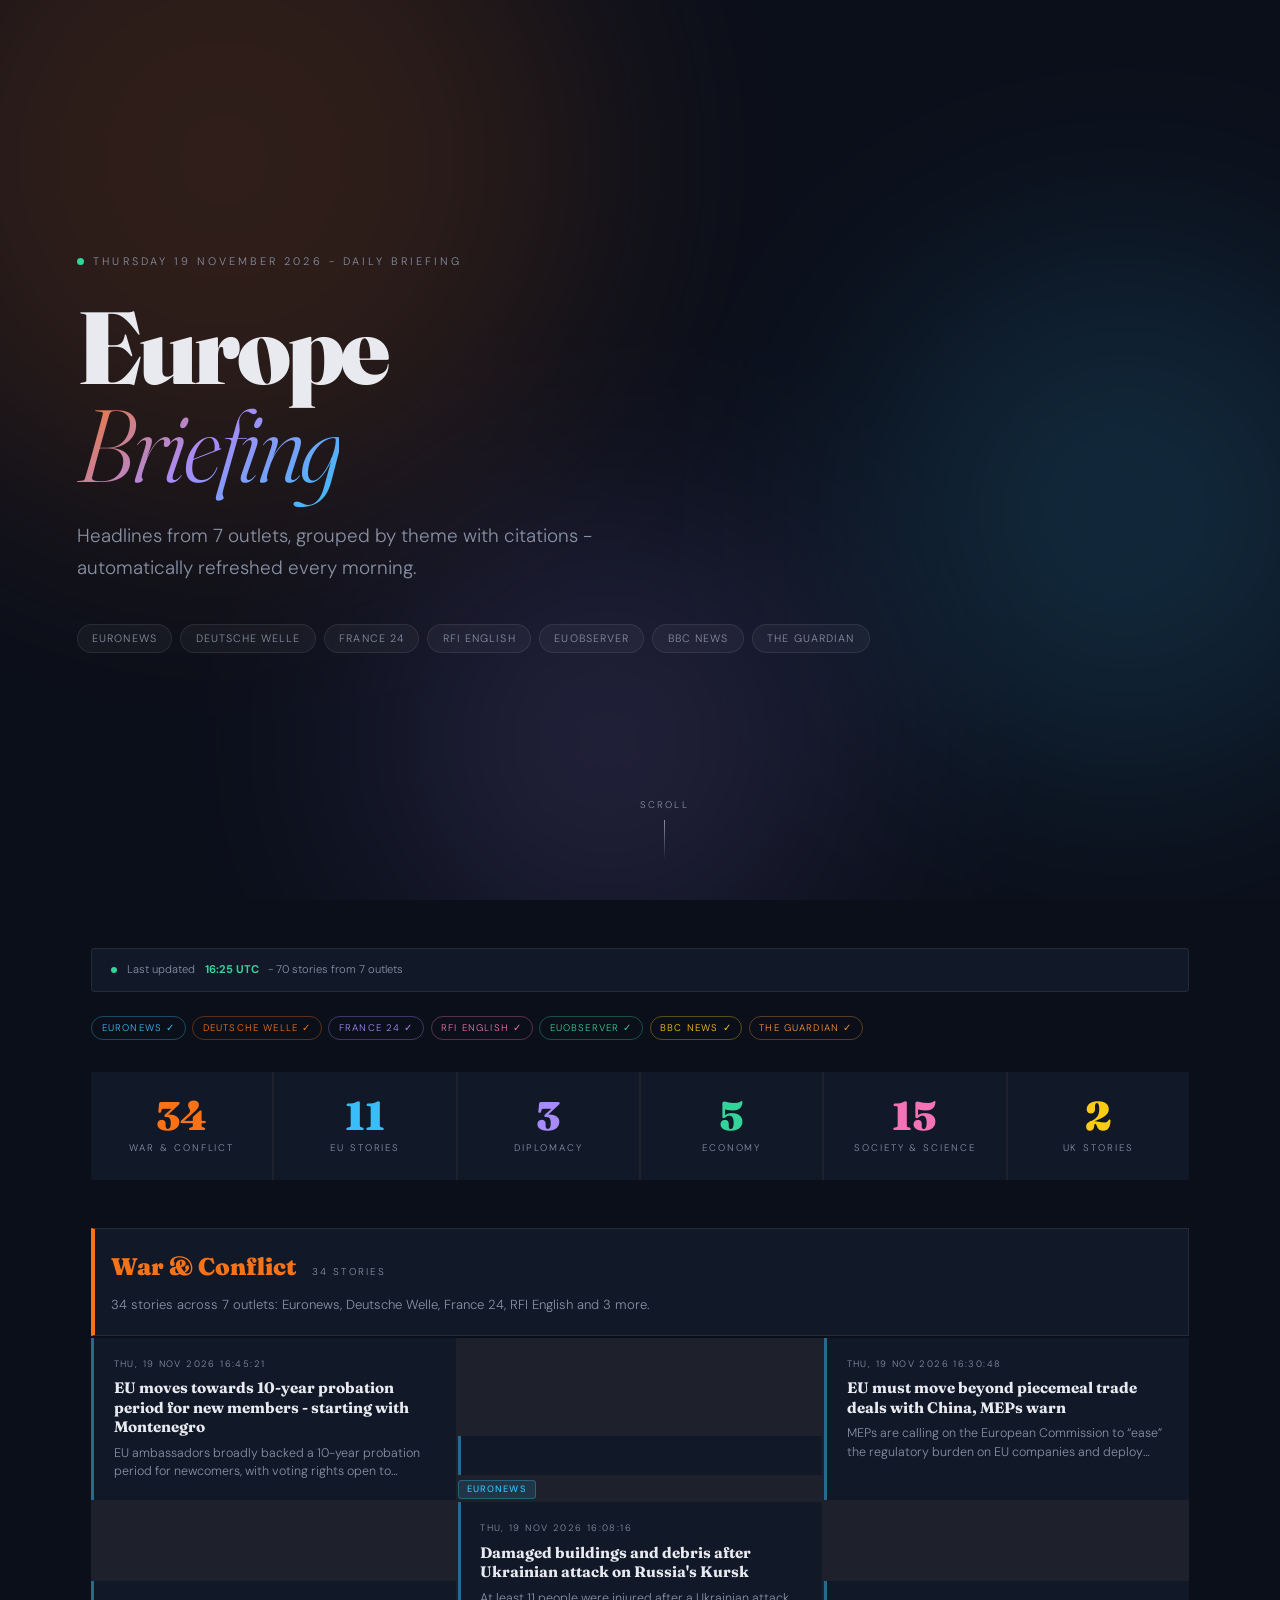
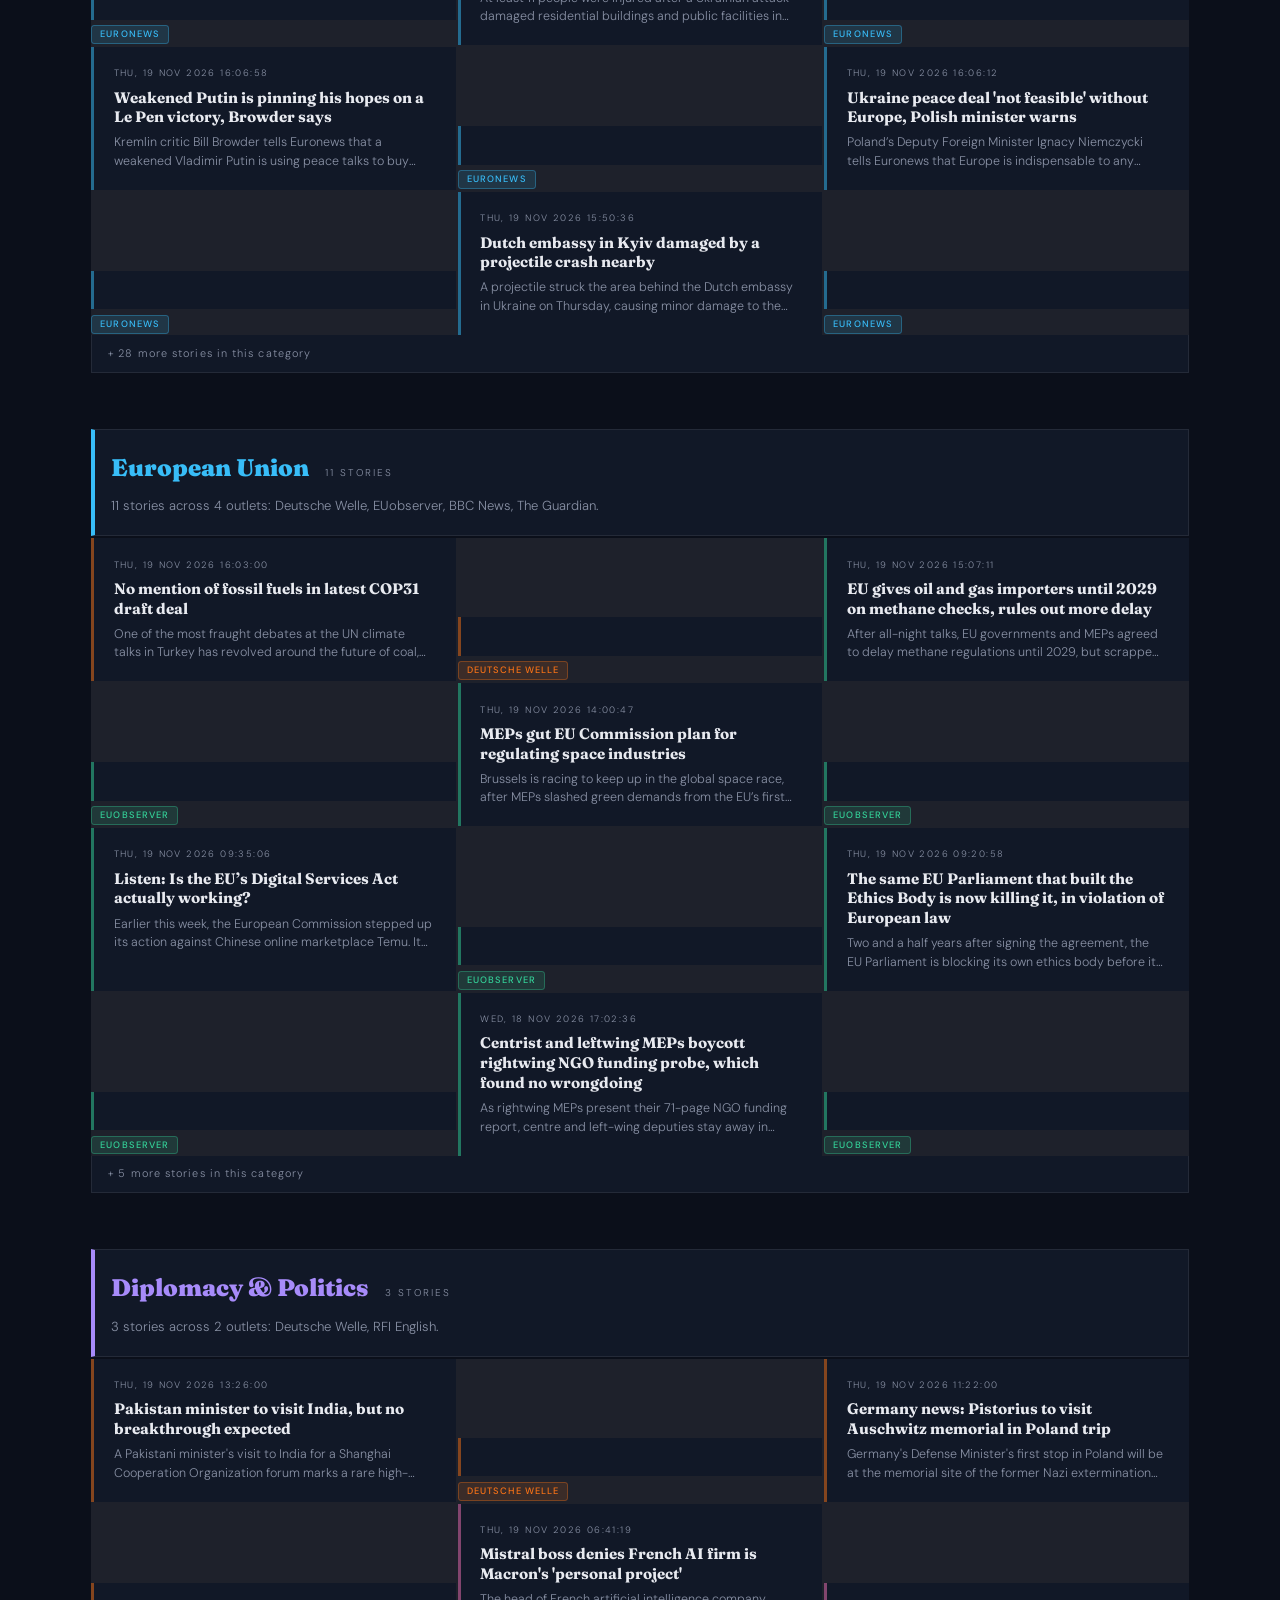
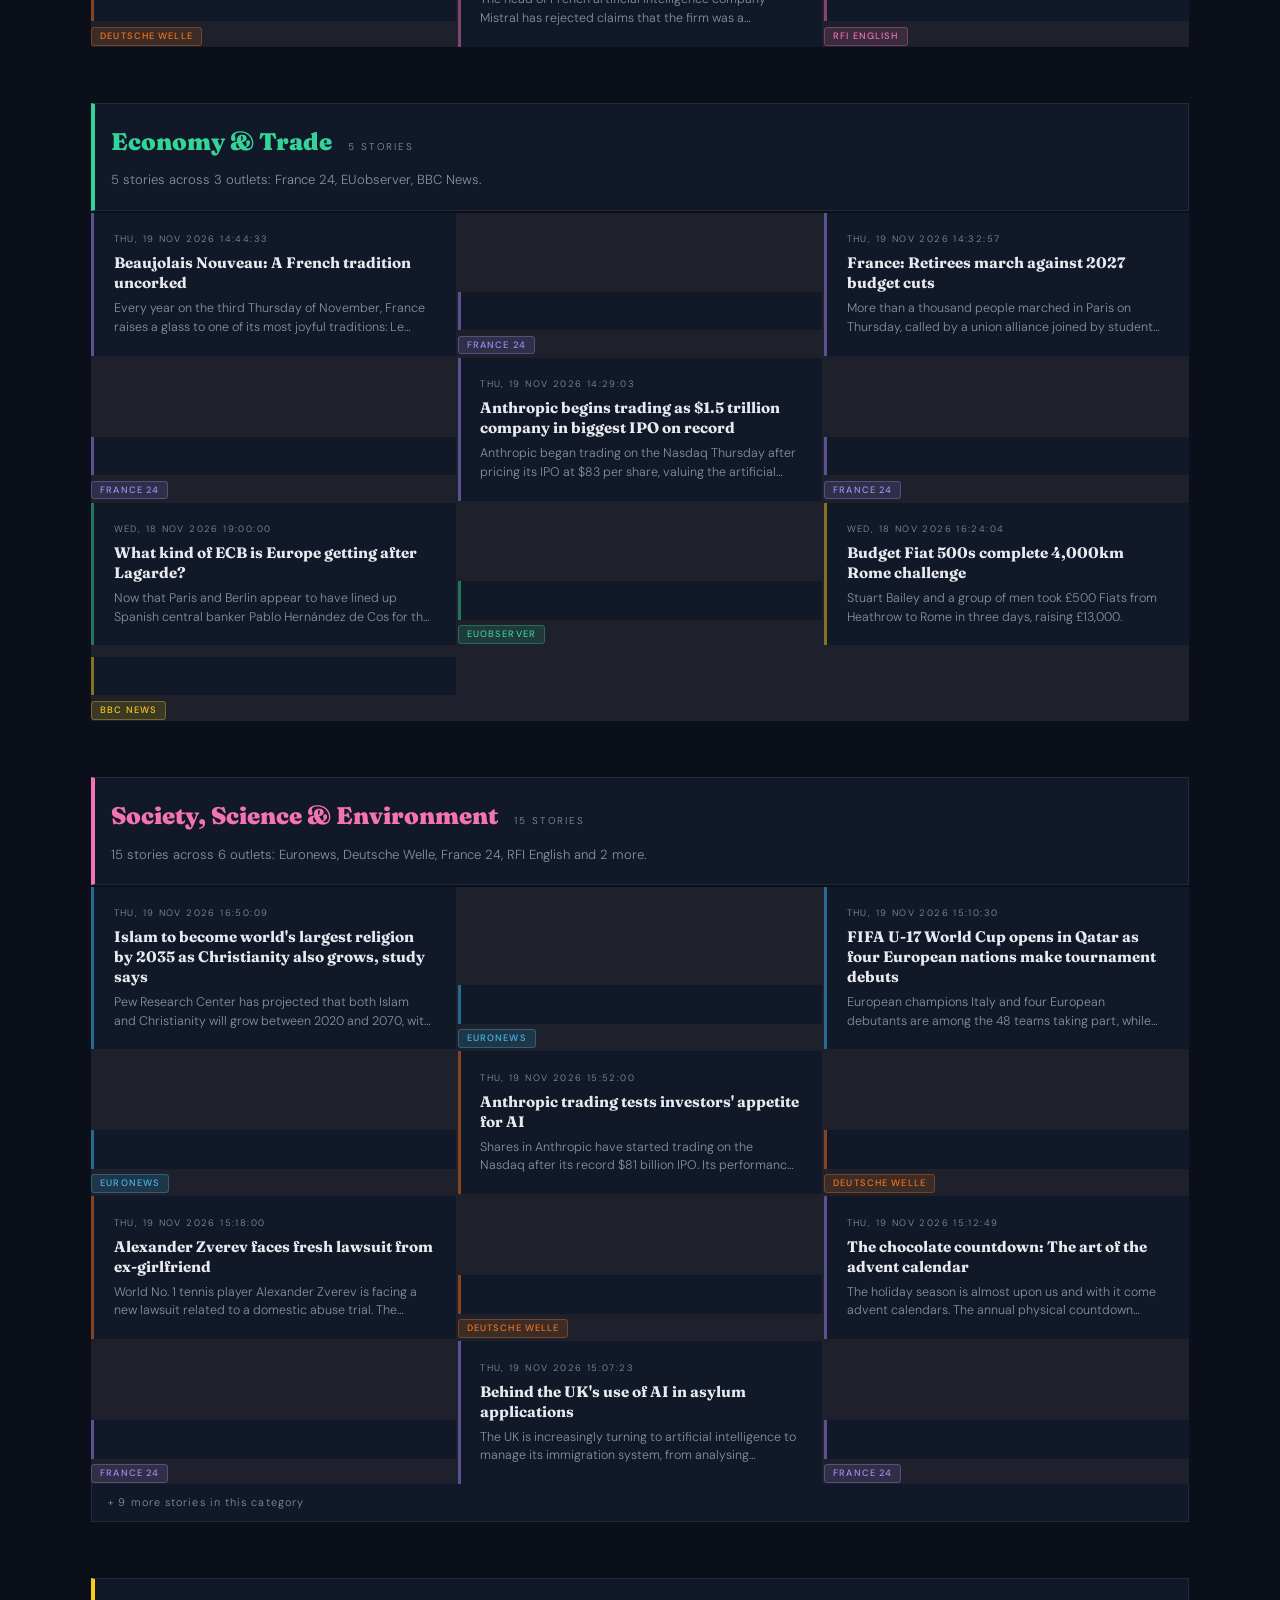
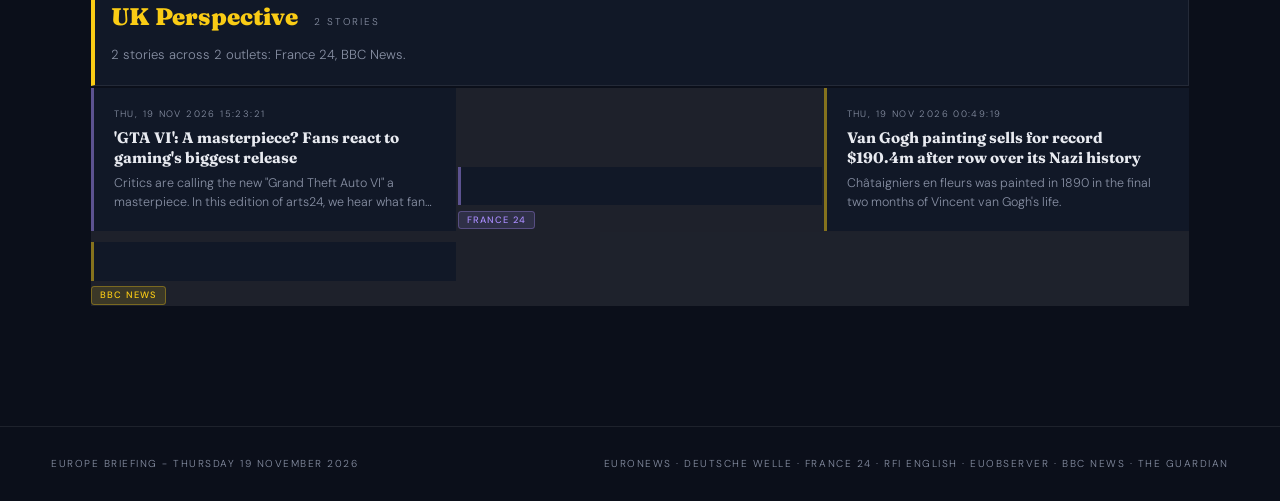
==== commit 003bbb24: "Daily briefing update 2026-11-19" ====
--- a/index.html
+++ b/index.html
@@ -3,7 +3,7 @@
 <head>
 <meta charset="UTF-8">
 <meta name="viewport" content="width=device-width, initial-scale=1.0">
-<title>Europe Briefing - Wednesday 18 November 2026</title>
+<title>Europe Briefing - Thursday 19 November 2026</title>
 <link rel="preconnect" href="https://fonts.googleapis.com">
 <link href="https://fonts.googleapis.com/css2?family=Fraunces:ital,opsz,wght@0,9..144,300;0,9..144,700;0,9..144,900;1,9..144,400&family=DM+Sans:wght@300;400;500&display=swap" rel="stylesheet">
 <style>*, *::before, *::after { box-sizing: border-box; margin: 0; padding: 0; }
@@ -76,7 +76,7 @@
 <section class="hero">
 <div class="hero-bg-blobs"><div class="blob blob-1"></div><div class="blob blob-2"></div><div class="blob blob-3"></div></div>
 <div class="hero-inner">
-<div class="eyebrow"><span class="eyebrow-dot"></span>Wednesday 18 November 2026 - Daily Briefing</div>
+<div class="eyebrow"><span class="eyebrow-dot"></span>Thursday 19 November 2026 - Daily Briefing</div>
 <h1>Europe<br><em>Briefing</em></h1>
 <p class="hero-lead">Headlines from 7 outlets, grouped by theme with citations - automatically refreshed every morning.</p>
 <div class="source-pills"><a class="pill" href="https://www.euronews.com" target="_blank">Euronews</a><a class="pill" href="https://www.dw.com/en/" target="_blank">Deutsche Welle</a><a class="pill" href="https://www.france24.com/en/" target="_blank">France 24</a><a class="pill" href="https://www.rfi.fr/en" target="_blank">RFI English</a><a class="pill" href="https://euobserver.com" target="_blank">EUobserver</a><a class="pill" href="https://www.bbc.com/news" target="_blank">BBC News</a><a class="pill" href="https://www.theguardian.com" target="_blank">The Guardian</a></div>
@@ -85,13 +85,13 @@
 </section>
 <div class="main-wrap">
 <div class="status-bar">
-<div class="status-left"><span class="live-dot"></span>Last updated <strong>16:16 UTC</strong> - 70 stories from 7 outlets</div>
+<div class="status-left"><span class="live-dot"></span>Last updated <strong>16:25 UTC</strong> - 70 stories from 7 outlets</div>
 </div>
 <div class="source-status-row"><span class="src-status" style="color:#38bdf8;border-color:#38bdf855">Euronews &#10003;</span><span class="src-status" style="color:#f97316;border-color:#f9731655">Deutsche Welle &#10003;</span><span class="src-status" style="color:#a78bfa;border-color:#a78bfa55">France 24 &#10003;</span><span class="src-status" style="color:#f472b6;border-color:#f472b655">RFI English &#10003;</span><span class="src-status" style="color:#34d399;border-color:#34d39955">EUobserver &#10003;</span><span class="src-status" style="color:#facc15;border-color:#facc1555">BBC News &#10003;</span><span class="src-status" style="color:#fb923c;border-color:#fb923c55">The Guardian &#10003;</span></div>
-<div class="stats-row"><div class="stat-box"><div class="stat-num" style="color:#f97316">34</div><div class="stat-label">War &amp; Conflict</div></div><div class="stat-box"><div class="stat-num" style="color:#38bdf8">2</div><div class="stat-label">EU Stories</div></div><div class="stat-box"><div class="stat-num" style="color:#a78bfa">10</div><div class="stat-label">Diplomacy</div></div><div class="stat-box"><div class="stat-num" style="color:#34d399">2</div><div class="stat-label">Economy</div></div><div class="stat-box"><div class="stat-num" style="color:#f472b6">20</div><div class="stat-label">Society &amp; Science</div></div><div class="stat-box"><div class="stat-num" style="color:#facc15">2</div><div class="stat-label">UK Stories</div></div></div>
-<div class="theme-section" style="animation-delay:0.0s"><div class="theme-header" style="border-left:4px solid #f97316;padding-left:1rem"><div class="theme-title-row"><h2 class="theme-title" style="color:#f97316">War & Conflict</h2><span class="theme-count">34 stories</span></div><p class="theme-summary">34 stories across 7 outlets: Euronews, Deutsche Welle, France 24, RFI English and 3 more.</p></div><div class="stories-grid"><a class="story-card" href="https://www.euronews.com/2026/11/18/israeli-military-launches-new-operation-on-central-gaza-despite-ceasefire" target="_blank" rel="noopener" style="--src-color:#38bdf8"><div class="card-date">Wed, 18 Nov 2026 17:01:27</div><div class="card-title">Israeli military launches new operation on central Gaza despite ceasefire</div><div class="card-desc">The military says it is targeting Hamas infrastructure near two refugee camps, while Hamas has accused Israel of violating the truce in place since October 2025.</div><div class="card-footer"><a class="citation" href="https://www.euronews.com" target="_blank" rel="noopener" style="background:#38bdf822;color:#38bdf8;border:1px solid #38bdf855">Euronews</a></div></a><a class="story-card" href="https://www.euronews.com/2026/11/18/eu-has-failed-to-curb-harmful-forever-chemicals-auditors-warn" target="_blank" rel="noopener" style="--src-color:#38bdf8"><div class="card-date">Wed, 18 Nov 2026 17:00:49</div><div class="card-title">EU has failed to curb harmful 'forever chemicals', auditors warn</div><div class="card-desc">EU auditors warn that slow regulation, patchy enforcement and outdated food and drinking water safety limits are leaving Europeans exposed to harmful chemicals, six years after Bru...</div><div class="card-footer"><a class="citation" href="https://www.euronews.com" target="_blank" rel="noopener" style="background:#38bdf822;color:#38bdf8;border:1px solid #38bdf855">Euronews</a></div></a><a class="story-card" href="https://www.euronews.com/2026/11/18/new-footage-showing-damage-to-key-bridge-linking-crimea-to-russia" target="_blank" rel="noopener" style="--src-color:#38bdf8"><div class="card-date">Wed, 18 Nov 2026 16:50:56</div><div class="card-title">New footage showing damage to key bridge linking Crimea to Russia</div><div class="card-desc">New footage shared by a Ukrainian Telegram channel appears to show extensive damage to the Kerch Bridge linking occupied Crimea to mainland Russia.</div><div class="card-footer"><a class="citation" href="https://www.euronews.com" target="_blank" rel="noopener" style="background:#38bdf822;color:#38bdf8;border:1px solid #38bdf855">Euronews</a></div></a><a class="story-card" href="https://www.euronews.com/2026/11/18/iraq-pumps-oil-to-turkey-again-after-12-years-to-bypass-hormuz-disruption" target="_blank" rel="noopener" style="--src-color:#38bdf8"><div class="card-date">Wed, 18 Nov 2026 14:53:07</div><div class="card-title">Iraq pumps oil to Turkey again after 12 years to bypass Hormuz disruption</div><div class="card-desc">The line, which can carry up to 750,000 barrels a day, was shut in 2014 after attacks by the so-called Islamic State terrorist group, and Iraq and Turkey agreed in August on a one-...</div><div class="card-footer"><a class="citation" href="https://www.euronews.com" target="_blank" rel="noopener" style="background:#38bdf822;color:#38bdf8;border:1px solid #38bdf855">Euronews</a></div></a><a class="story-card" href="https://www.dw.com/en/borussia-dortmund-bows-to-fan-pressure-and-end-rheinmetall-deal/a-79980121?maca=en-rss-en-all-1573-xml-mrss" target="_blank" rel="noopener" style="--src-color:#f97316"><div class="card-date">Wed, 18 Nov 2026 15:39:00</div><div class="card-title">Borussia Dortmund bows to fan pressure and end Rheinmetall deal</div><div class="card-desc">Borussia Dortmund has reluctantly ended its association with a major sponsor after long-term fan protests. They are not the first Bundesliga club to u-turn, as commercial interests...</div><div class="card-footer"><a class="citation" href="https://www.dw.com/en/" target="_blank" rel="noopener" style="background:#f9731622;color:#f97316;border:1px solid #f9731655">Deutsche Welle</a></div></a><a class="story-card" href="https://www.dw.com/en/coalition-of-the-willing-meets-in-berlin-in-an-era-of-waning-support-europe-remains-committed-to-ukraine/a-79974996?maca=en-rss-en-all-1573-xml-mrss" target="_blank" rel="noopener" style="--src-color:#f97316"><div class="card-date">Wed, 18 Nov 2026 15:03:00</div><div class="card-title">'Coalition of the Willing' meets in Berlin: In an era of waning support, Europe remains committed to Ukraine</div><div class="card-desc">The "Coalition of the Willing" supporting Ukraine is gathering in Berlin. One of the key issues under discussion is whether Europe will be able to play a role in future negotiation...</div><div class="card-footer"><a class="citation" href="https://www.dw.com/en/" target="_blank" rel="noopener" style="background:#f9731622;color:#f97316;border:1px solid #f9731655">Deutsche Welle</a></div></a></div><div class="more-count">+ 28 more stories in this category</div></div><div class="theme-section" style="animation-delay:0.1s"><div class="theme-header" style="border-left:4px solid #38bdf8;padding-left:1rem"><div class="theme-title-row"><h2 class="theme-title" style="color:#38bdf8">European Union</h2><span class="theme-count">2 stories</span></div><p class="theme-summary">2 stories across 2 outlets: Euronews, BBC News.</p></div><div class="stories-grid"><a class="story-card" href="https://www.euronews.com/2026/11/18/uk-government-fights-back-over-bacon-crisp-and-marmalade-claims" target="_blank" rel="noopener" style="--src-color:#38bdf8"><div class="card-date">Wed, 18 Nov 2026 16:03:25</div><div class="card-title">UK government fights back over bacon crisps and marmalade claims</div><div class="card-desc">From smoky-flavoured snacks to ketchup sachets, ministers are pushing back against claims that closer ties with Brussels will mean a new wave of EU rules for British consumers.</div><div class="card-footer"><a class="citation" href="https://www.euronews.com" target="_blank" rel="noopener" style="background:#38bdf822;color:#38bdf8;border:1px solid #38bdf855">Euronews</a></div></a><a class="story-card" href="https://www.bbc.co.uk/news/articles/ck9d75x5wwwwo?at_medium=RSS&at_campaign=rss" target="_blank" rel="noopener" style="--src-color:#facc15"><div class="card-date">Wed, 18 Nov 2026 16:10:44</div><div class="card-title">Trump shakes hands with Putin and Xi ahead of historic talks in China</div><div class="card-desc">The three leaders will meet together for the first time on Thursday during a closely-watched summit.</div><div class="card-footer"><a class="citation" href="https://www.bbc.com/news" target="_blank" rel="noopener" style="background:#facc1522;color:#facc15;border:1px solid #facc1555">BBC News</a></div></a></div></div><div class="theme-section" style="animation-delay:0.2s"><div class="theme-header" style="border-left:4px solid #a78bfa;padding-left:1rem"><div class="theme-title-row"><h2 class="theme-title" style="color:#a78bfa">Diplomacy & Politics</h2><span class="theme-count">10 stories</span></div><p class="theme-summary">10 stories across 6 outlets: Deutsche Welle, France 24, RFI English, EUobserver and 2 more.</p></div><div class="stories-grid"><a class="story-card" href="https://www.dw.com/en/axes-and-cutlasses-violence-on-nigeria-s-election-campaign-trail/a-79978467?maca=en-rss-en-all-1573-xml-mrss" target="_blank" rel="noopener" style="--src-color:#f97316"><div class="card-date">Wed, 18 Nov 2026 10:56:00</div><div class="card-title">Axes and cutlasses: Violence on Nigeria's election campaign trail</div><div class="card-desc">As Nigeria's January 2027 elections approach, political violence and thuggery at campaign rallies and town hall meetings raise concerns about voter safety.</div><div class="card-footer"><a class="citation" href="https://www.dw.com/en/" target="_blank" rel="noopener" style="background:#f9731622;color:#f97316;border:1px solid #f9731655">Deutsche Welle</a></div></a><a class="story-card" href="https://www.france24.com/en/tv-shows/france-in-focus/20261118-french-presidential-elections-2027-more-candidates-more-confusion-episode-2" target="_blank" rel="noopener" style="--src-color:#a78bfa"><div class="card-date">Wed, 18 Nov 2026 15:01:00</div><div class="card-title">French presidential elections 2027: More candidates, more confusion (Episode 2)</div><div class="card-desc">France will head to the polls to vote for its next president in the spring of 2027. Thirty-eight candidates are currently vying to make it onto the final ballot and have until Marc...</div><div class="card-footer"><a class="citation" href="https://www.france24.com/en/" target="_blank" rel="noopener" style="background:#a78bfa22;color:#a78bfa;border:1px solid #a78bfa55">France 24</a></div></a><a class="story-card" href="https://www.france24.com/en/video/20261118-why-are-measles-cases-soaring-in-the-us" target="_blank" rel="noopener" style="--src-color:#a78bfa"><div class="card-date">Wed, 18 Nov 2026 14:36:26</div><div class="card-title">Why are measles cases soaring in the US?</div><div class="card-desc">The United States has lost its long-held status of having eradicated measles as cases of the dangerous and highly contagious virus soar around the country. It follows accusations b...</div><div class="card-footer"><a class="citation" href="https://www.france24.com/en/" target="_blank" rel="noopener" style="background:#a78bfa22;color:#a78bfa;border:1px solid #a78bfa55">France 24</a></div></a><a class="story-card" href="https://www.rfi.fr/en/france/20261118-french-interior-minister-accused-of-exaggerating-police-protest-injury-figures" target="_blank" rel="noopener" style="--src-color:#f472b6"><div class="card-date">Wed, 18 Nov 2026 13:09:32</div><div class="card-title">French interior minister accused of 'exaggerating' police protest injury figures</div><div class="card-desc">A group of lawyers have called for an investigation into French Interior Minister Laurent Nuñez who they accuse of "spreading false information" about the number of injuries suffer...</div><div class="card-footer"><a class="citation" href="https://www.rfi.fr/en" target="_blank" rel="noopener" style="background:#f472b622;color:#f472b6;border:1px solid #f472b655">RFI English</a></div></a><a class="story-card" href="https://www.rfi.fr/en/international/20261118-france-and-malaysia-reach-milestone-agreement-on-defence-and-minerals" target="_blank" rel="noopener" style="--src-color:#f472b6"><div class="card-date">Wed, 18 Nov 2026 07:12:29</div><div class="card-title">France and Malaysia reach 'milestone' agreement on defence and minerals</div><div class="card-desc">France and Malaysia agreed on Tuesday to deepen ties in the lucrative field of rare earth minerals and in defence, with visiting President Emmanuel Macron hailing a "new milestone"...</div><div class="card-footer"><a class="citation" href="https://www.rfi.fr/en" target="_blank" rel="noopener" style="background:#f472b622;color:#f472b6;border:1px solid #f472b655">RFI English</a></div></a><a class="story-card" href="https://euobserver.com/249700/hungary-digs-up-e17m-in-buried-cash-during-probe-into-orban-era-minister-sesztak/" target="_blank" rel="noopener" style="--src-color:#34d399"><div class="card-date">Wed, 18 Nov 2026 13:16:08</div><div class="card-title">Hungary digs up €17m in buried cash during probe into Orbán-era minister Seszták</div><div class="card-desc">Miklós Seszták, a minister under Viktor Orbán, is under investigation by Péter Magyar’s new anti-corruption body — and it took 12 treasury staff, five banknote-counting machines an...</div><div class="card-footer"><a class="citation" href="https://euobserver.com" target="_blank" rel="noopener" style="background:#34d39922;color:#34d399;border:1px solid #34d39955">EUobserver</a></div></a></div><div class="more-count">+ 4 more stories in this category</div></div><div class="theme-section" style="animation-delay:0.30000000000000004s"><div class="theme-header" style="border-left:4px solid #34d399;padding-left:1rem"><div class="theme-title-row"><h2 class="theme-title" style="color:#34d399">Economy & Trade</h2><span class="theme-count">2 stories</span></div><p class="theme-summary">2 stories across 2 outlets: Euronews, The Guardian.</p></div><div class="stories-grid"><a class="story-card" href="https://www.euronews.com/2026/11/18/baku-tbilisi-and-astana-join-forces-to-expand-middle-corridor-as-belgian-firms-eye-investm" target="_blank" rel="noopener" style="--src-color:#38bdf8"><div class="card-date">Wed, 18 Nov 2026 15:14:22</div><div class="card-title">Baku, Tbilisi and Astana join forces to expand Middle Corridor as Belgian firms eye investment</div><div class="card-desc">Azerbaijan, Georgia and Kazakhstan have drawn up a joint plan to increase Middle Corridor freight capacity to around 30 million tonnes a year by 2029, as Belgian companies discuss ...</div><div class="card-footer"><a class="citation" href="https://www.euronews.com" target="_blank" rel="noopener" style="background:#38bdf822;color:#38bdf8;border:1px solid #38bdf855">Euronews</a></div></a><a class="story-card" href="https://www.theguardian.com/business/2026/nov/18/sse-threatens-to-close-yorkshire-gas-storage-site-unless-ministers-intervene" target="_blank" rel="noopener" style="--src-color:#fb923c"><div class="card-date">Wed, 18 Nov 2026 14:12:23</div><div class="card-title">Labour faces double blow over UK fossil fuel projects</div><div class="card-desc">Big North Sea operator EnQuest says it is quitting oil basin, while SSE threatens to close Yorkshire gas storage siteBusiness live – latest updatesThe energy secretary has been dea...</div><div class="card-footer"><a class="citation" href="https://www.theguardian.com" target="_blank" rel="noopener" style="background:#fb923c22;color:#fb923c;border:1px solid #fb923c55">The Guardian</a></div></a></div></div><div class="theme-section" style="animation-delay:0.4s"><div class="theme-header" style="border-left:4px solid #f472b6;padding-left:1rem"><div class="theme-title-row"><h2 class="theme-title" style="color:#f472b6">Society, Science & Environment</h2><span class="theme-count">20 stories</span></div><p class="theme-summary">20 stories across 7 outlets: Euronews, Deutsche Welle, France 24, RFI English and 3 more.</p></div><div class="stories-grid"><a class="story-card" href="https://www.euronews.com/video/2026/11/18/robots-serve-ice-cream-and-coffee-in-chinas-tech-hub" target="_blank" rel="noopener" style="--src-color:#38bdf8"><div class="card-date">Wed, 18 Nov 2026 16:20:22</div><div class="card-title">Robots serve ice cream and coffee in China's tech hub</div><div class="card-desc">In Shenzhen, China, humanoid robots serve coffee and ice cream while AI developers use human-recorded movements to train machines for everyday jobs.</div><div class="card-footer"><a class="citation" href="https://www.euronews.com" target="_blank" rel="noopener" style="background:#38bdf822;color:#38bdf8;border:1px solid #38bdf855">Euronews</a></div></a><a class="story-card" href="https://www.euronews.com/video/2026/11/18/gta-6-countdown-begins-as-billboards-go-up-from-tokyo-to-sydney" target="_blank" rel="noopener" style="--src-color:#38bdf8"><div class="card-date">Wed, 18 Nov 2026 15:38:01</div><div class="card-title">GTA 6 countdown begins as billboards go up from Tokyo to Sydney</div><div class="card-desc">GTA VI fever grips Australia, Japan and New Zealand ahead of its 19 November release, with record downloads expected.</div><div class="card-footer"><a class="citation" href="https://www.euronews.com" target="_blank" rel="noopener" style="background:#38bdf822;color:#38bdf8;border:1px solid #38bdf855">Euronews</a></div></a><a class="story-card" href="https://www.euronews.com/2026/11/18/singer-julio-iglesias-under-investigation-for-alleged-sexual-offences" target="_blank" rel="noopener" style="--src-color:#38bdf8"><div class="card-date">Wed, 18 Nov 2026 15:29:22</div><div class="card-title">Singer Julio Iglesias under investigation for alleged sexual offences</div><div class="card-desc">The Spanish National High Court has admitted a complaint filed by two former employees of Julio Iglesias alleging sexual offences, bodily harm and degrading treatment. The singer h...</div><div class="card-footer"><a class="citation" href="https://www.euronews.com" target="_blank" rel="noopener" style="background:#38bdf822;color:#38bdf8;border:1px solid #38bdf855">Euronews</a></div></a><a class="story-card" href="https://www.euronews.com/2026/11/18/iraqi-court-jails-six-french-islamic-state-members-for-life" target="_blank" rel="noopener" style="--src-color:#38bdf8"><div class="card-date">Wed, 18 Nov 2026 15:20:41</div><div class="card-title">Iraqi court jails six French Islamic State members for life</div><div class="card-desc">More than 5,700 Islamic State detainees whom the US moved from Syria to Iraq are due to go on trial from Sunday, while rights groups question whether Iraq’s courts are fair.</div><div class="card-footer"><a class="citation" href="https://www.euronews.com" target="_blank" rel="noopener" style="background:#38bdf822;color:#38bdf8;border:1px solid #38bdf855">Euronews</a></div></a><a class="story-card" href="https://www.dw.com/en/us-house-democrats-nominate-hakeem-jeffries-for-speaker/a-79983827?maca=en-rss-en-all-1573-xml-mrss" target="_blank" rel="noopener" style="--src-color:#f97316"><div class="card-date">Wed, 18 Nov 2026 15:46:00</div><div class="card-title">US House Democrats nominate Hakeem Jeffries for speaker</div><div class="card-desc">Jeffries is set to be the first Black speaker of the US House of Representatives when Democrats take control of the chamber next year.</div><div class="card-footer"><a class="citation" href="https://www.dw.com/en/" target="_blank" rel="noopener" style="background:#f9731622;color:#f97316;border:1px solid #f9731655">Deutsche Welle</a></div></a><a class="story-card" href="https://www.dw.com/en/north-korea-expanded-uranium-enrichment-plant-says-iaea-head/a-79982758?maca=en-rss-en-all-1573-xml-mrss" target="_blank" rel="noopener" style="--src-color:#f97316"><div class="card-date">Wed, 18 Nov 2026 15:15:00</div><div class="card-title">North Korea expanded uranium enrichment plant, says IAEA head</div><div class="card-desc">IAEA chief Rafael Grossi has said the ongoing expansion of North Korea's uranium enrichment program remains "a cause for serious concern."</div><div class="card-footer"><a class="citation" href="https://www.dw.com/en/" target="_blank" rel="noopener" style="background:#f9731622;color:#f97316;border:1px solid #f9731655">Deutsche Welle</a></div></a></div><div class="more-count">+ 14 more stories in this category</div></div><div class="theme-section" style="animation-delay:0.5s"><div class="theme-header" style="border-left:4px solid #facc15;padding-left:1rem"><div class="theme-title-row"><h2 class="theme-title" style="color:#facc15">UK Perspective</h2><span class="theme-count">2 stories</span></div><p class="theme-summary">2 stories across 2 outlets: France 24, RFI English.</p></div><div class="stories-grid"><a class="story-card" href="https://www.france24.com/en/americas/20261118-us-democrats-nominate-hakeem-jeffries-to-be-first-black-speaker-of-the-house" target="_blank" rel="noopener" style="--src-color:#a78bfa"><div class="card-date">Wed, 18 Nov 2026 15:44:18</div><div class="card-title">US Democrats nominate Hakeem Jeffries to be first Black speaker of the House</div><div class="card-desc">Democrats nominated Hakeem Jeffries on Wednesday to be the next speaker of the House of Representatives, putting him on track to make history as the nation’s first Black American w...</div><div class="card-footer"><a class="citation" href="https://www.france24.com/en/" target="_blank" rel="noopener" style="background:#a78bfa22;color:#a78bfa;border:1px solid #a78bfa55">France 24</a></div></a><a class="story-card" href="https://www.rfi.fr/en/podcasts/mid-east-junction/20261118-before-the-world-woke-up-yemen-and-the-story-of-coffee" target="_blank" rel="noopener" style="--src-color:#f472b6"><div class="card-date">Wed, 18 Nov 2026 11:45:07</div><div class="card-title">Before the world woke up: Yemen and the story of coffee</div><div class="card-desc">Today, coffee is grown across the world. From Brazil to Vietnam, Ethiopia to Colombia.  But the story of how it became a global obsession takes us back to Yemen.</div><div class="card-footer"><a class="citation" href="https://www.rfi.fr/en" target="_blank" rel="noopener" style="background:#f472b622;color:#f472b6;border:1px solid #f472b655">RFI English</a></div></a></div></div></div>
+<div class="stats-row"><div class="stat-box"><div class="stat-num" style="color:#f97316">34</div><div class="stat-label">War &amp; Conflict</div></div><div class="stat-box"><div class="stat-num" style="color:#38bdf8">11</div><div class="stat-label">EU Stories</div></div><div class="stat-box"><div class="stat-num" style="color:#a78bfa">3</div><div class="stat-label">Diplomacy</div></div><div class="stat-box"><div class="stat-num" style="color:#34d399">5</div><div class="stat-label">Economy</div></div><div class="stat-box"><div class="stat-num" style="color:#f472b6">15</div><div class="stat-label">Society &amp; Science</div></div><div class="stat-box"><div class="stat-num" style="color:#facc15">2</div><div class="stat-label">UK Stories</div></div></div>
+<div class="theme-section" style="animation-delay:0.0s"><div class="theme-header" style="border-left:4px solid #f97316;padding-left:1rem"><div class="theme-title-row"><h2 class="theme-title" style="color:#f97316">War & Conflict</h2><span class="theme-count">34 stories</span></div><p class="theme-summary">34 stories across 7 outlets: Euronews, Deutsche Welle, France 24, RFI English and 3 more.</p></div><div class="stories-grid"><a class="story-card" href="https://www.euronews.com/2026/11/19/eu-moves-towards-10-year-probation-period-for-new-members-starting-with-montenegro" target="_blank" rel="noopener" style="--src-color:#38bdf8"><div class="card-date">Thu, 19 Nov 2026 16:45:21</div><div class="card-title">EU moves towards 10-year probation period for new members - starting with Montenegro</div><div class="card-desc">EU ambassadors broadly backed a 10-year probation period for newcomers, with voting rights open to suspension for Orbán-style breaches, as a basis for Montenegro’s treaty.</div><div class="card-footer"><a class="citation" href="https://www.euronews.com" target="_blank" rel="noopener" style="background:#38bdf822;color:#38bdf8;border:1px solid #38bdf855">Euronews</a></div></a><a class="story-card" href="https://www.euronews.com/2026/11/19/eu-must-move-beyond-piecemeal-trade-deals-with-china-meps-warn" target="_blank" rel="noopener" style="--src-color:#38bdf8"><div class="card-date">Thu, 19 Nov 2026 16:30:48</div><div class="card-title">EU must move beyond piecemeal trade deals with China, MEPs warn</div><div class="card-desc">MEPs are calling on the European Commission to “ease” the regulatory burden on EU companies and deploy “horizontal” trade defence tools to tackle Chinese competition.</div><div class="card-footer"><a class="citation" href="https://www.euronews.com" target="_blank" rel="noopener" style="background:#38bdf822;color:#38bdf8;border:1px solid #38bdf855">Euronews</a></div></a><a class="story-card" href="https://www.euronews.com/2026/11/19/damaged-buildings-and-debris-after-ukrainian-attack-on-russias-kursk" target="_blank" rel="noopener" style="--src-color:#38bdf8"><div class="card-date">Thu, 19 Nov 2026 16:08:16</div><div class="card-title">Damaged buildings and debris after Ukrainian attack on Russia's Kursk</div><div class="card-desc">At least 11 people were injured after a Ukrainian attack damaged residential buildings and public facilities in the southwestern Russian city of Kursk, according to regional Govern...</div><div class="card-footer"><a class="citation" href="https://www.euronews.com" target="_blank" rel="noopener" style="background:#38bdf822;color:#38bdf8;border:1px solid #38bdf855">Euronews</a></div></a><a class="story-card" href="https://www.euronews.com/2026/11/19/weakened-putin-is-pinning-his-hopes-on-a-le-pen-victory-browder-says" target="_blank" rel="noopener" style="--src-color:#38bdf8"><div class="card-date">Thu, 19 Nov 2026 16:06:58</div><div class="card-title">Weakened Putin is pinning his hopes on a Le Pen victory, Browder says</div><div class="card-desc">Kremlin critic Bill Browder tells Euronews that a weakened Vladimir Putin is using peace talks to buy time, hoping a far-right victory in France will fracture European support for ...</div><div class="card-footer"><a class="citation" href="https://www.euronews.com" target="_blank" rel="noopener" style="background:#38bdf822;color:#38bdf8;border:1px solid #38bdf855">Euronews</a></div></a><a class="story-card" href="https://www.euronews.com/2026/11/19/ukraine-peace-deal-not-feasible-without-europe-polish-minister-warns" target="_blank" rel="noopener" style="--src-color:#38bdf8"><div class="card-date">Thu, 19 Nov 2026 16:06:12</div><div class="card-title">Ukraine peace deal 'not feasible' without Europe, Polish minister warns</div><div class="card-desc">Poland’s Deputy Foreign Minister Ignacy Niemczycki tells Euronews that Europe is indispensable to any Ukraine peace settlement, hinting that Kyiv’s allies are moving towards a mili...</div><div class="card-footer"><a class="citation" href="https://www.euronews.com" target="_blank" rel="noopener" style="background:#38bdf822;color:#38bdf8;border:1px solid #38bdf855">Euronews</a></div></a><a class="story-card" href="https://www.euronews.com/2026/11/19/dutch-embassy-in-kyiv-damaged-by-a-projectile-crash-nearby" target="_blank" rel="noopener" style="--src-color:#38bdf8"><div class="card-date">Thu, 19 Nov 2026 15:50:36</div><div class="card-title">Dutch embassy in Kyiv damaged by a projectile crash nearby</div><div class="card-desc">A projectile struck the area behind the Dutch embassy in Ukraine on Thursday, causing minor damage to the building; no casualties were reported.</div><div class="card-footer"><a class="citation" href="https://www.euronews.com" target="_blank" rel="noopener" style="background:#38bdf822;color:#38bdf8;border:1px solid #38bdf855">Euronews</a></div></a></div><div class="more-count">+ 28 more stories in this category</div></div><div class="theme-section" style="animation-delay:0.1s"><div class="theme-header" style="border-left:4px solid #38bdf8;padding-left:1rem"><div class="theme-title-row"><h2 class="theme-title" style="color:#38bdf8">European Union</h2><span class="theme-count">11 stories</span></div><p class="theme-summary">11 stories across 4 outlets: Deutsche Welle, EUobserver, BBC News, The Guardian.</p></div><div class="stories-grid"><a class="story-card" href="https://www.dw.com/en/no-mention-of-fossil-fuels-in-latest-cop31-draft-deal/a-79992394?maca=en-rss-en-all-1573-xml-mrss" target="_blank" rel="noopener" style="--src-color:#f97316"><div class="card-date">Thu, 19 Nov 2026 16:03:00</div><div class="card-title">No mention of fossil fuels in latest COP31 draft deal</div><div class="card-desc">One of the most fraught debates at the UN climate talks in Turkey has revolved around the future of coal, oil and gas. Now all mention of fossil fuels has been removed from the sum...</div><div class="card-footer"><a class="citation" href="https://www.dw.com/en/" target="_blank" rel="noopener" style="background:#f9731622;color:#f97316;border:1px solid #f9731655">Deutsche Welle</a></div></a><a class="story-card" href="https://euobserver.com/250022/eu-gives-oil-and-gas-importers-until-2029-on-methane-checks-rules-out-more-delay/" target="_blank" rel="noopener" style="--src-color:#34d399"><div class="card-date">Thu, 19 Nov 2026 15:07:11</div><div class="card-title">EU gives oil and gas importers until 2029 on methane checks, rules out more delay</div><div class="card-desc">After all-night talks, EU governments and MEPs agreed to delay methane regulations until 2029, but scrapped the legal possibility for further fob-offs, in a win for centre-left pol...</div><div class="card-footer"><a class="citation" href="https://euobserver.com" target="_blank" rel="noopener" style="background:#34d39922;color:#34d399;border:1px solid #34d39955">EUobserver</a></div></a><a class="story-card" href="https://euobserver.com/249952/meps-gut-eu-commission-plan-for-regulating-space-industries/" target="_blank" rel="noopener" style="--src-color:#34d399"><div class="card-date">Thu, 19 Nov 2026 14:00:47</div><div class="card-title">MEPs gut EU Commission plan for regulating space industries</div><div class="card-desc">Brussels is racing to keep up in the global space race, after MEPs slashed green demands from the EU’s first Space Act, in a bid to win over capitals and industry.</div><div class="card-footer"><a class="citation" href="https://euobserver.com" target="_blank" rel="noopener" style="background:#34d39922;color:#34d399;border:1px solid #34d39955">EUobserver</a></div></a><a class="story-card" href="https://euobserver.com/249915/listen-is-the-eus-digital-services-act-actually-working/" target="_blank" rel="noopener" style="--src-color:#34d399"><div class="card-date">Thu, 19 Nov 2026 09:35:06</div><div class="card-title">Listen: Is the EU’s Digital Services Act actually working?</div><div class="card-desc">Earlier this week, the European Commission stepped up its action against Chinese online marketplace Temu. It announced that the platform was once again in breach of the Digital Ser...</div><div class="card-footer"><a class="citation" href="https://euobserver.com" target="_blank" rel="noopener" style="background:#34d39922;color:#34d399;border:1px solid #34d39955">EUobserver</a></div></a><a class="story-card" href="https://euobserver.com/249922/the-eu-parliament-that-built-the-ethics-body-is-now-killing-it-in-violation-of-european-law/" target="_blank" rel="noopener" style="--src-color:#34d399"><div class="card-date">Thu, 19 Nov 2026 09:20:58</div><div class="card-title">The same EU Parliament that built the Ethics Body is now killing it, in violation of European law</div><div class="card-desc">Two and a half years after signing the agreement, the EU Parliament is blocking its own ethics body before it has met even once, but EU law does not allow it to walk away so easily...</div><div class="card-footer"><a class="citation" href="https://euobserver.com" target="_blank" rel="noopener" style="background:#34d39922;color:#34d399;border:1px solid #34d39955">EUobserver</a></div></a><a class="story-card" href="https://euobserver.com/249831/centrist-and-leftwing-meps-boycott-rightwing-ngo-funding-probe-which-found-no-wrongdoing/" target="_blank" rel="noopener" style="--src-color:#34d399"><div class="card-date">Wed, 18 Nov 2026 17:02:36</div><div class="card-title">Centrist and leftwing MEPs boycott rightwing NGO funding probe, which found no wrongdoing</div><div class="card-desc">As rightwing MEPs present their 71-page NGO funding report, centre and left-wing deputies stay away in protest, accusing the scrutiny group of bending parliament rules and sidelini...</div><div class="card-footer"><a class="citation" href="https://euobserver.com" target="_blank" rel="noopener" style="background:#34d39922;color:#34d399;border:1px solid #34d39955">EUobserver</a></div></a></div><div class="more-count">+ 5 more stories in this category</div></div><div class="theme-section" style="animation-delay:0.2s"><div class="theme-header" style="border-left:4px solid #a78bfa;padding-left:1rem"><div class="theme-title-row"><h2 class="theme-title" style="color:#a78bfa">Diplomacy & Politics</h2><span class="theme-count">3 stories</span></div><p class="theme-summary">3 stories across 2 outlets: Deutsche Welle, RFI English.</p></div><div class="stories-grid"><a class="story-card" href="https://www.dw.com/en/pakistan-minister-to-visit-india-but-no-breakthrough-expected/a-79991717?maca=en-rss-en-all-1573-xml-mrss" target="_blank" rel="noopener" style="--src-color:#f97316"><div class="card-date">Thu, 19 Nov 2026 13:26:00</div><div class="card-title">Pakistan minister to visit India, but no breakthrough expected</div><div class="card-desc">A Pakistani minister's visit to India for a Shanghai Cooperation Organization forum marks a rare high-level contact between the two archrivals, but analysts say it does not signal ...</div><div class="card-footer"><a class="citation" href="https://www.dw.com/en/" target="_blank" rel="noopener" style="background:#f9731622;color:#f97316;border:1px solid #f9731655">Deutsche Welle</a></div></a><a class="story-card" href="https://www.dw.com/en/germany-news-pistorius-to-visit-auschwitz-memorial-in-poland-trip/live-79987991?maca=en-rss-en-all-1573-xml-mrss" target="_blank" rel="noopener" style="--src-color:#f97316"><div class="card-date">Thu, 19 Nov 2026 11:22:00</div><div class="card-title">Germany news: Pistorius to visit Auschwitz memorial in Poland trip</div><div class="card-desc">Germany's Defense Minister's first stop in Poland will be at the memorial site of the former Nazi extermination camp Auschwitz-Birkenau. Follow DW for more.</div><div class="card-footer"><a class="citation" href="https://www.dw.com/en/" target="_blank" rel="noopener" style="background:#f9731622;color:#f97316;border:1px solid #f9731655">Deutsche Welle</a></div></a><a class="story-card" href="https://www.rfi.fr/en/international/20261119-mistral-boss-denies-french-ai-firm-is-macron-s-personal-project" target="_blank" rel="noopener" style="--src-color:#f472b6"><div class="card-date">Thu, 19 Nov 2026 06:41:19</div><div class="card-title">Mistral boss denies French AI firm is Macron's 'personal project'</div><div class="card-desc">The head of French artificial intelligence company Mistral has rejected claims that the firm was a "personal project" of President Emmanuel Macron, insisting that support for AI tr...</div><div class="card-footer"><a class="citation" href="https://www.rfi.fr/en" target="_blank" rel="noopener" style="background:#f472b622;color:#f472b6;border:1px solid #f472b655">RFI English</a></div></a></div></div><div class="theme-section" style="animation-delay:0.30000000000000004s"><div class="theme-header" style="border-left:4px solid #34d399;padding-left:1rem"><div class="theme-title-row"><h2 class="theme-title" style="color:#34d399">Economy & Trade</h2><span class="theme-count">5 stories</span></div><p class="theme-summary">5 stories across 3 outlets: France 24, EUobserver, BBC News.</p></div><div class="stories-grid"><a class="story-card" href="https://www.france24.com/en/tv-shows/entre-nous/20261119-beaujolais-nouveau-a-french-tradition-uncorked" target="_blank" rel="noopener" style="--src-color:#a78bfa"><div class="card-date">Thu, 19 Nov 2026 14:44:33</div><div class="card-title">Beaujolais Nouveau: A French tradition uncorked</div><div class="card-desc">Every year on the third Thursday of November, France raises a glass to one of its most joyful traditions: Le Beaujolais Nouveau! That means that this Thursday, millions of bottles ...</div><div class="card-footer"><a class="citation" href="https://www.france24.com/en/" target="_blank" rel="noopener" style="background:#a78bfa22;color:#a78bfa;border:1px solid #a78bfa55">France 24</a></div></a><a class="story-card" href="https://www.france24.com/en/france-retirees-march-against-2027-budget-cuts" target="_blank" rel="noopener" style="--src-color:#a78bfa"><div class="card-date">Thu, 19 Nov 2026 14:32:57</div><div class="card-title">France: Retirees march against 2027 budget cuts</div><div class="card-desc">More than a thousand people marched in Paris on Thursday, called by a union alliance joined by student and high-school groups, to protest social and tax measures targeting retirees...</div><div class="card-footer"><a class="citation" href="https://www.france24.com/en/" target="_blank" rel="noopener" style="background:#a78bfa22;color:#a78bfa;border:1px solid #a78bfa55">France 24</a></div></a><a class="story-card" href="https://www.france24.com/en/business/20261119-anthropic-begins-trading-1-5-trillion-company-biggest-ipo-record-ai" target="_blank" rel="noopener" style="--src-color:#a78bfa"><div class="card-date">Thu, 19 Nov 2026 14:29:03</div><div class="card-title">Anthropic begins trading as $1.5 trillion company in biggest IPO on record</div><div class="card-desc">Anthropic began trading on the Nasdaq Thursday after pricing its IPO at $83 per share, valuing the artificial intelligence giant at $1.5 trillion and surpassing SpaceX as the large...</div><div class="card-footer"><a class="citation" href="https://www.france24.com/en/" target="_blank" rel="noopener" style="background:#a78bfa22;color:#a78bfa;border:1px solid #a78bfa55">France 24</a></div></a><a class="story-card" href="https://euobserver.com/249823/what-kind-of-ecb-is-europe-getting-after-lagarde/" target="_blank" rel="noopener" style="--src-color:#34d399"><div class="card-date">Wed, 18 Nov 2026 19:00:00</div><div class="card-title">What kind of ECB is Europe getting after Lagarde?</div><div class="card-desc">Now that Paris and Berlin appear to have lined up Spanish central banker Pablo Hernández de Cos for the ECB presidency instead of his Dutch counterpart Klaas Knot, whether a dove o...</div><div class="card-footer"><a class="citation" href="https://euobserver.com" target="_blank" rel="noopener" style="background:#34d39922;color:#34d399;border:1px solid #34d39955">EUobserver</a></div></a><a class="story-card" href="https://www.bbc.co.uk/news/articles/cm2d93zpnyxeo?at_medium=RSS&at_campaign=rss" target="_blank" rel="noopener" style="--src-color:#facc15"><div class="card-date">Wed, 18 Nov 2026 16:24:04</div><div class="card-title">Budget Fiat 500s complete 4,000km Rome challenge</div><div class="card-desc">Stuart Bailey and a group of men took £500 Fiats from Heathrow to Rome in three days, raising £13,000.</div><div class="card-footer"><a class="citation" href="https://www.bbc.com/news" target="_blank" rel="noopener" style="background:#facc1522;color:#facc15;border:1px solid #facc1555">BBC News</a></div></a></div></div><div class="theme-section" style="animation-delay:0.4s"><div class="theme-header" style="border-left:4px solid #f472b6;padding-left:1rem"><div class="theme-title-row"><h2 class="theme-title" style="color:#f472b6">Society, Science & Environment</h2><span class="theme-count">15 stories</span></div><p class="theme-summary">15 stories across 6 outlets: Euronews, Deutsche Welle, France 24, RFI English and 2 more.</p></div><div class="stories-grid"><a class="story-card" href="https://www.euronews.com/2026/11/19/islam-to-become-worlds-largest-religion-by-2035-as-christianity-also-grows-study-says" target="_blank" rel="noopener" style="--src-color:#38bdf8"><div class="card-date">Thu, 19 Nov 2026 16:50:09</div><div class="card-title">Islam to become world's largest religion by 2035 as Christianity also grows, study says</div><div class="card-desc">Pew Research Center has projected that both Islam and Christianity will grow between 2020 and 2070, with Muslims rising by more than 80% to over 3.6 billion and Christians by 30% t...</div><div class="card-footer"><a class="citation" href="https://www.euronews.com" target="_blank" rel="noopener" style="background:#38bdf822;color:#38bdf8;border:1px solid #38bdf855">Euronews</a></div></a><a class="story-card" href="https://www.euronews.com/2026/11/19/fifa-u-17-world-cup-opens-in-qatar-as-four-european-nations-make-their-tournament-debuts" target="_blank" rel="noopener" style="--src-color:#38bdf8"><div class="card-date">Thu, 19 Nov 2026 15:10:30</div><div class="card-title">FIFA U-17 World Cup opens in Qatar as four European nations make tournament debuts</div><div class="card-desc">European champions Italy and four European debutants are among the 48 teams taking part, while last year’s finalists Portugal and Austria are absent. Qatar is hosting the second of...</div><div class="card-footer"><a class="citation" href="https://www.euronews.com" target="_blank" rel="noopener" style="background:#38bdf822;color:#38bdf8;border:1px solid #38bdf855">Euronews</a></div></a><a class="story-card" href="https://www.dw.com/en/anthropic-trading-tests-investors-appetite-for-ai/a-79993163?maca=en-rss-en-all-1573-xml-mrss" target="_blank" rel="noopener" style="--src-color:#f97316"><div class="card-date">Thu, 19 Nov 2026 15:52:00</div><div class="card-title">Anthropic trading tests investors' appetite for AI</div><div class="card-desc">Shares in Anthropic have started trading on the Nasdaq after its record $81 billion IPO. Its performance will put investor confidence in AI and the Claude maker's $1.5 trillion val...</div><div class="card-footer"><a class="citation" href="https://www.dw.com/en/" target="_blank" rel="noopener" style="background:#f9731622;color:#f97316;border:1px solid #f9731655">Deutsche Welle</a></div></a><a class="story-card" href="https://www.dw.com/en/alexander-zverev-faces-fresh-lawsuit-from-ex-girlfriend/a-79990005?maca=en-rss-en-all-1573-xml-mrss" target="_blank" rel="noopener" style="--src-color:#f97316"><div class="card-date">Thu, 19 Nov 2026 15:18:00</div><div class="card-title">Alexander Zverev faces fresh lawsuit from ex-girlfriend</div><div class="card-desc">World No. 1 tennis player Alexander Zverev is facing a new lawsuit related to a domestic abuse trial. The lawyer for his ex-girlfriend, Brenda Patea, told DW what the allegations a...</div><div class="card-footer"><a class="citation" href="https://www.dw.com/en/" target="_blank" rel="noopener" style="background:#f9731622;color:#f97316;border:1px solid #f9731655">Deutsche Welle</a></div></a><a class="story-card" href="https://www.france24.com/en/tv-shows/entre-nous/20261119-the-chocolate-countdown-the-art-of-the-advent-calendar" target="_blank" rel="noopener" style="--src-color:#a78bfa"><div class="card-date">Thu, 19 Nov 2026 15:12:49</div><div class="card-title">The chocolate countdown: The art of the advent calendar</div><div class="card-desc">The holiday season is almost upon us and with it come advent calendars. The annual physical countdown originated in 19th-century Germany as a Christian tradition to count down the ...</div><div class="card-footer"><a class="citation" href="https://www.france24.com/en/" target="_blank" rel="noopener" style="background:#a78bfa22;color:#a78bfa;border:1px solid #a78bfa55">France 24</a></div></a><a class="story-card" href="https://www.france24.com/en/behind-the-uk-s-use-of-ai-in-asylum-applications" target="_blank" rel="noopener" style="--src-color:#a78bfa"><div class="card-date">Thu, 19 Nov 2026 15:07:23</div><div class="card-title">Behind the UK's use of AI in asylum applications</div><div class="card-desc">The UK is increasingly turning to artificial intelligence to manage its immigration system, from analysing migrants’ phones to processing asylum applications. But what happens when...</div><div class="card-footer"><a class="citation" href="https://www.france24.com/en/" target="_blank" rel="noopener" style="background:#a78bfa22;color:#a78bfa;border:1px solid #a78bfa55">France 24</a></div></a></div><div class="more-count">+ 9 more stories in this category</div></div><div class="theme-section" style="animation-delay:0.5s"><div class="theme-header" style="border-left:4px solid #facc15;padding-left:1rem"><div class="theme-title-row"><h2 class="theme-title" style="color:#facc15">UK Perspective</h2><span class="theme-count">2 stories</span></div><p class="theme-summary">2 stories across 2 outlets: France 24, BBC News.</p></div><div class="stories-grid"><a class="story-card" href="https://www.france24.com/en/tv-shows/arts24/20261119-gta-vi-a-masterpiece-fans-react-to-gaming-s-biggest-release" target="_blank" rel="noopener" style="--src-color:#a78bfa"><div class="card-date">Thu, 19 Nov 2026 15:23:21</div><div class="card-title">'GTA VI': A masterpiece? Fans react to gaming's biggest release</div><div class="card-desc">Critics are calling the new "Grand Theft Auto VI" a masterpiece. In this edition of arts24, we hear what fans make of one of the biggest video game releases in history. We also loo...</div><div class="card-footer"><a class="citation" href="https://www.france24.com/en/" target="_blank" rel="noopener" style="background:#a78bfa22;color:#a78bfa;border:1px solid #a78bfa55">France 24</a></div></a><a class="story-card" href="https://www.bbc.co.uk/news/articles/c5dj1dkwzvzwo?at_medium=RSS&at_campaign=rss" target="_blank" rel="noopener" style="--src-color:#facc15"><div class="card-date">Thu, 19 Nov 2026 00:49:19</div><div class="card-title">Van Gogh painting sells for record $190.4m after row over its Nazi history</div><div class="card-desc">Châtaigniers en fleurs was painted in 1890 in the final two months of Vincent van Gogh's life.</div><div class="card-footer"><a class="citation" href="https://www.bbc.com/news" target="_blank" rel="noopener" style="background:#facc1522;color:#facc15;border:1px solid #facc1555">BBC News</a></div></a></div></div></div>
 <footer>
-<span>Europe Briefing - Wednesday 18 November 2026</span>
+<span>Europe Briefing - Thursday 19 November 2026</span>
 <span><a href="https://www.euronews.com" target="_blank">Euronews</a> &middot; <a href="https://www.dw.com/en/" target="_blank">Deutsche Welle</a> &middot; <a href="https://www.france24.com/en/" target="_blank">France 24</a> &middot; <a href="https://www.rfi.fr/en" target="_blank">RFI English</a> &middot; <a href="https://euobserver.com" target="_blank">EUobserver</a> &middot; <a href="https://www.bbc.com/news" target="_blank">BBC News</a> &middot; <a href="https://www.theguardian.com" target="_blank">The Guardian</a></span>
 </footer>
 </body>
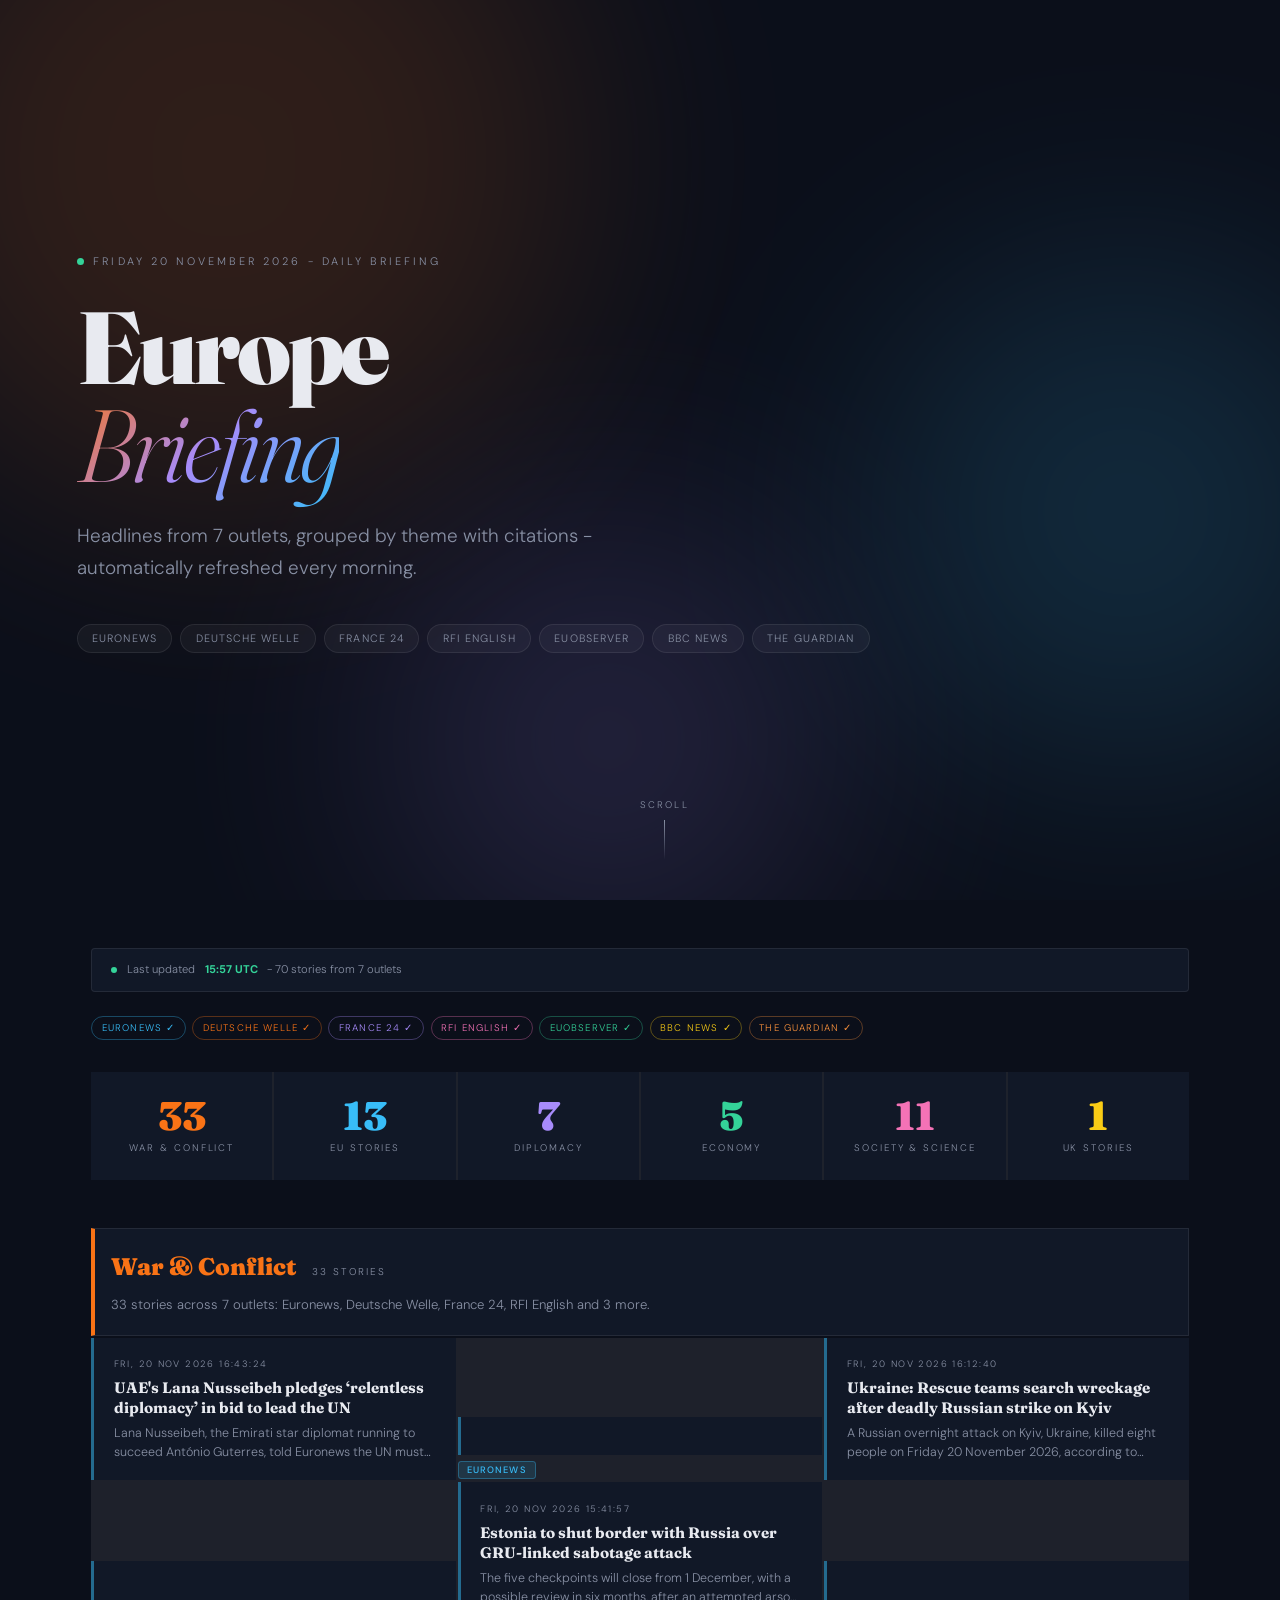
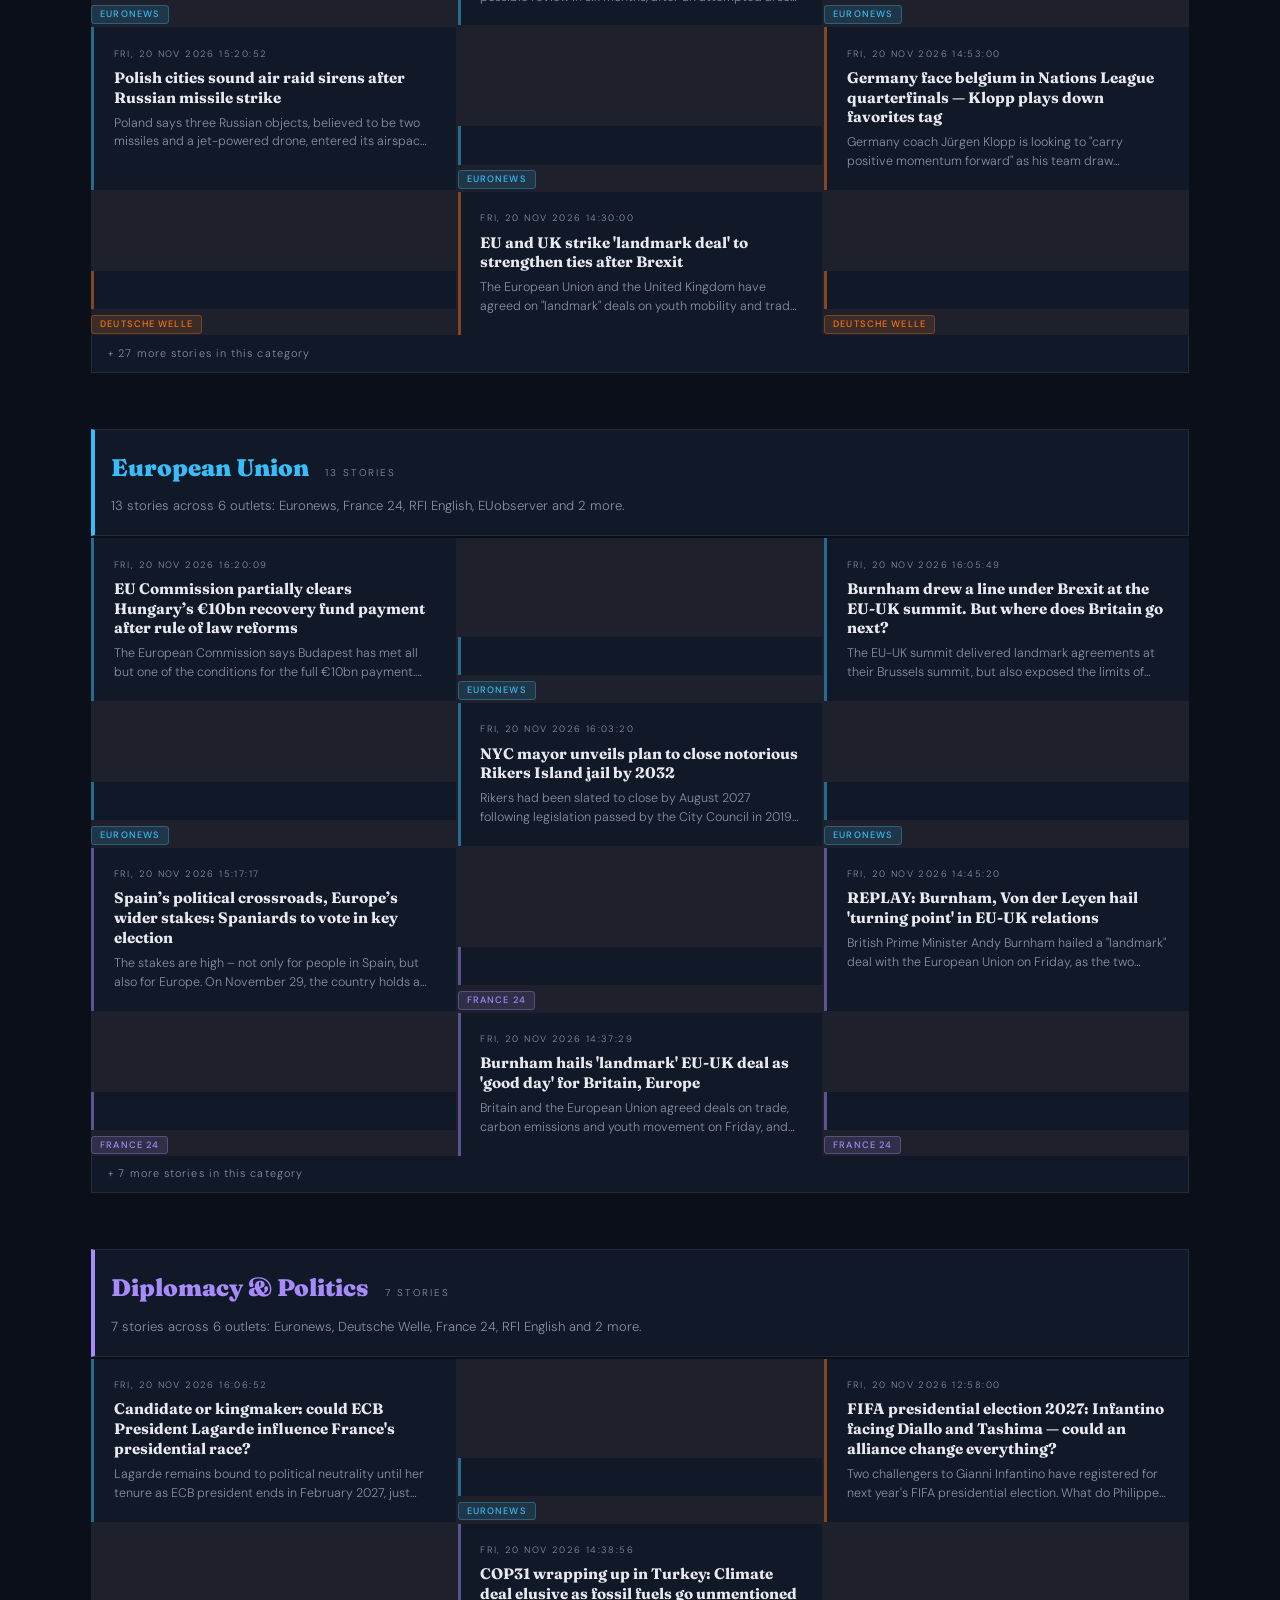
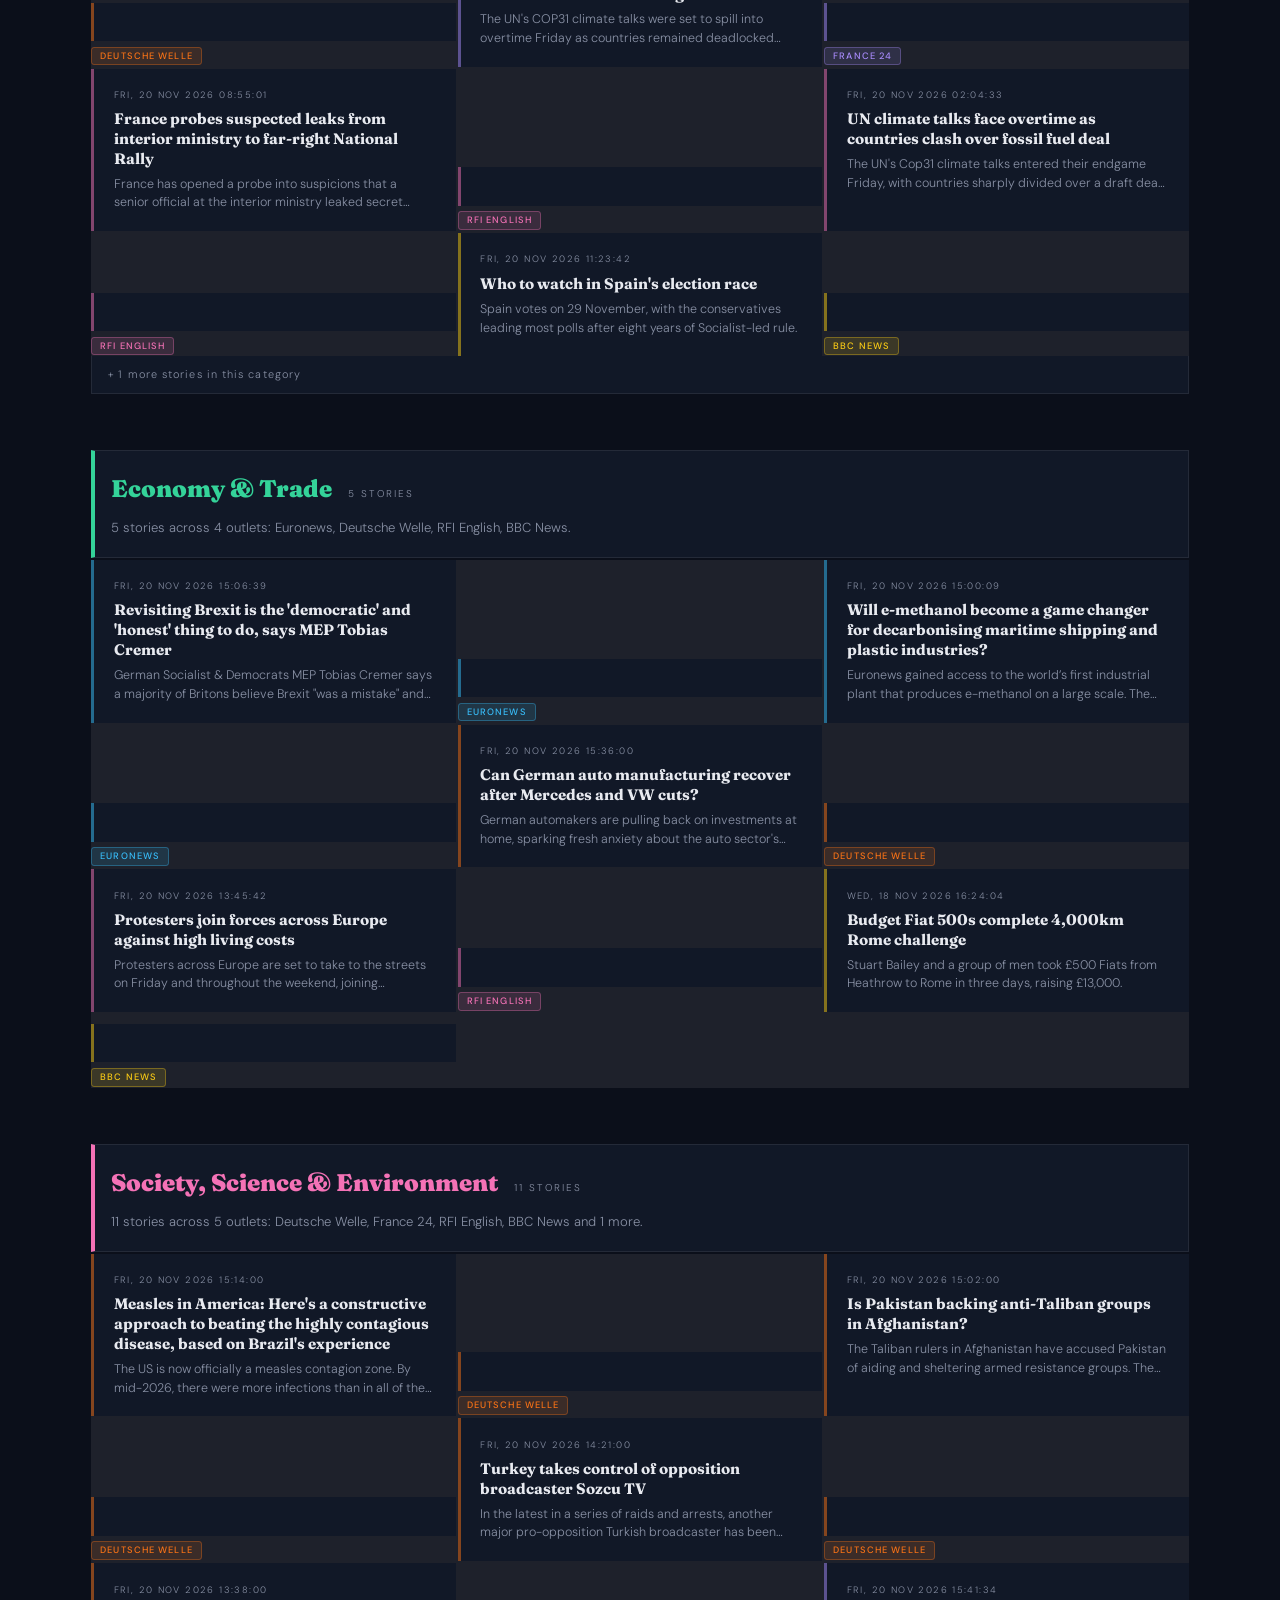
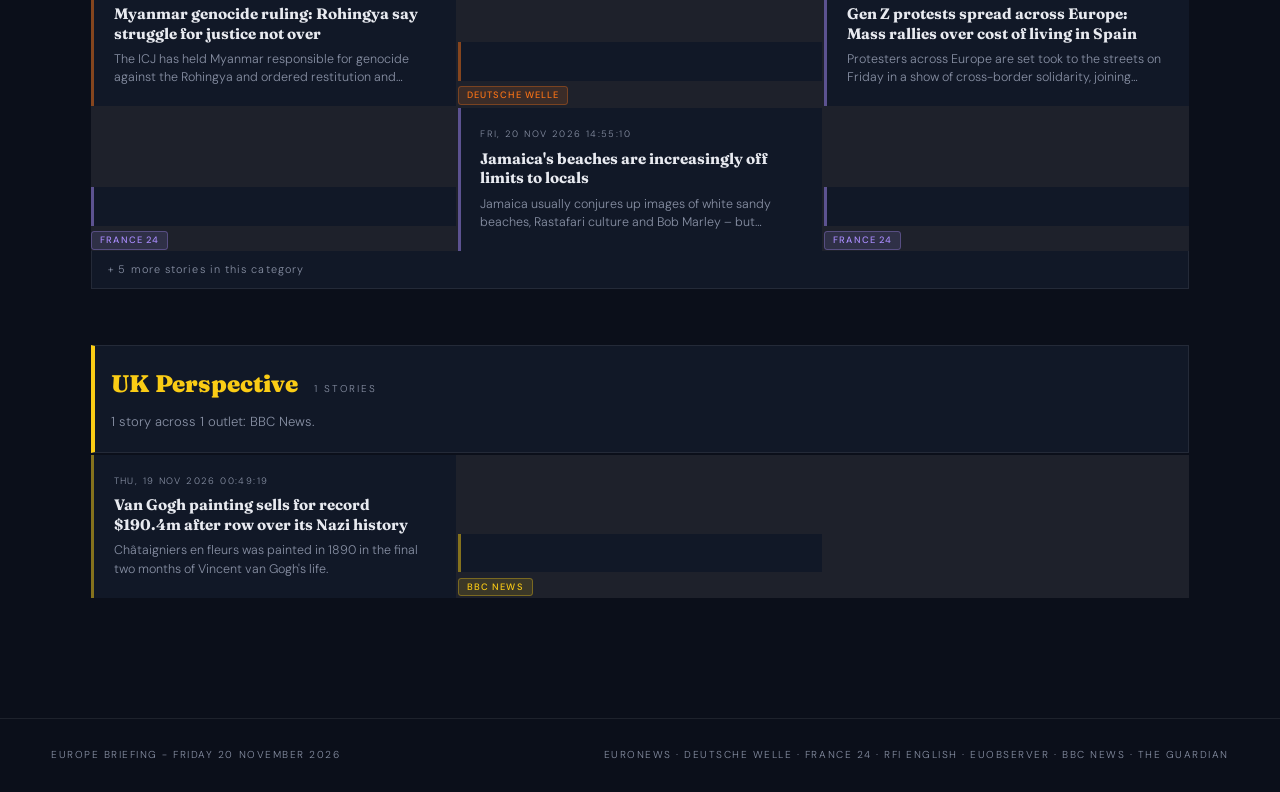
==== commit a03ec04e: "Daily briefing update 2026-11-20" ====
--- a/index.html
+++ b/index.html
@@ -3,7 +3,7 @@
 <head>
 <meta charset="UTF-8">
 <meta name="viewport" content="width=device-width, initial-scale=1.0">
-<title>Europe Briefing - Thursday 19 November 2026</title>
+<title>Europe Briefing - Friday 20 November 2026</title>
 <link rel="preconnect" href="https://fonts.googleapis.com">
 <link href="https://fonts.googleapis.com/css2?family=Fraunces:ital,opsz,wght@0,9..144,300;0,9..144,700;0,9..144,900;1,9..144,400&family=DM+Sans:wght@300;400;500&display=swap" rel="stylesheet">
 <style>*, *::before, *::after { box-sizing: border-box; margin: 0; padding: 0; }
@@ -76,7 +76,7 @@
 <section class="hero">
 <div class="hero-bg-blobs"><div class="blob blob-1"></div><div class="blob blob-2"></div><div class="blob blob-3"></div></div>
 <div class="hero-inner">
-<div class="eyebrow"><span class="eyebrow-dot"></span>Thursday 19 November 2026 - Daily Briefing</div>
+<div class="eyebrow"><span class="eyebrow-dot"></span>Friday 20 November 2026 - Daily Briefing</div>
 <h1>Europe<br><em>Briefing</em></h1>
 <p class="hero-lead">Headlines from 7 outlets, grouped by theme with citations - automatically refreshed every morning.</p>
 <div class="source-pills"><a class="pill" href="https://www.euronews.com" target="_blank">Euronews</a><a class="pill" href="https://www.dw.com/en/" target="_blank">Deutsche Welle</a><a class="pill" href="https://www.france24.com/en/" target="_blank">France 24</a><a class="pill" href="https://www.rfi.fr/en" target="_blank">RFI English</a><a class="pill" href="https://euobserver.com" target="_blank">EUobserver</a><a class="pill" href="https://www.bbc.com/news" target="_blank">BBC News</a><a class="pill" href="https://www.theguardian.com" target="_blank">The Guardian</a></div>
@@ -85,13 +85,13 @@
 </section>
 <div class="main-wrap">
 <div class="status-bar">
-<div class="status-left"><span class="live-dot"></span>Last updated <strong>16:25 UTC</strong> - 70 stories from 7 outlets</div>
+<div class="status-left"><span class="live-dot"></span>Last updated <strong>15:57 UTC</strong> - 70 stories from 7 outlets</div>
 </div>
 <div class="source-status-row"><span class="src-status" style="color:#38bdf8;border-color:#38bdf855">Euronews &#10003;</span><span class="src-status" style="color:#f97316;border-color:#f9731655">Deutsche Welle &#10003;</span><span class="src-status" style="color:#a78bfa;border-color:#a78bfa55">France 24 &#10003;</span><span class="src-status" style="color:#f472b6;border-color:#f472b655">RFI English &#10003;</span><span class="src-status" style="color:#34d399;border-color:#34d39955">EUobserver &#10003;</span><span class="src-status" style="color:#facc15;border-color:#facc1555">BBC News &#10003;</span><span class="src-status" style="color:#fb923c;border-color:#fb923c55">The Guardian &#10003;</span></div>
-<div class="stats-row"><div class="stat-box"><div class="stat-num" style="color:#f97316">34</div><div class="stat-label">War &amp; Conflict</div></div><div class="stat-box"><div class="stat-num" style="color:#38bdf8">11</div><div class="stat-label">EU Stories</div></div><div class="stat-box"><div class="stat-num" style="color:#a78bfa">3</div><div class="stat-label">Diplomacy</div></div><div class="stat-box"><div class="stat-num" style="color:#34d399">5</div><div class="stat-label">Economy</div></div><div class="stat-box"><div class="stat-num" style="color:#f472b6">15</div><div class="stat-label">Society &amp; Science</div></div><div class="stat-box"><div class="stat-num" style="color:#facc15">2</div><div class="stat-label">UK Stories</div></div></div>
-<div class="theme-section" style="animation-delay:0.0s"><div class="theme-header" style="border-left:4px solid #f97316;padding-left:1rem"><div class="theme-title-row"><h2 class="theme-title" style="color:#f97316">War & Conflict</h2><span class="theme-count">34 stories</span></div><p class="theme-summary">34 stories across 7 outlets: Euronews, Deutsche Welle, France 24, RFI English and 3 more.</p></div><div class="stories-grid"><a class="story-card" href="https://www.euronews.com/2026/11/19/eu-moves-towards-10-year-probation-period-for-new-members-starting-with-montenegro" target="_blank" rel="noopener" style="--src-color:#38bdf8"><div class="card-date">Thu, 19 Nov 2026 16:45:21</div><div class="card-title">EU moves towards 10-year probation period for new members - starting with Montenegro</div><div class="card-desc">EU ambassadors broadly backed a 10-year probation period for newcomers, with voting rights open to suspension for Orbán-style breaches, as a basis for Montenegro’s treaty.</div><div class="card-footer"><a class="citation" href="https://www.euronews.com" target="_blank" rel="noopener" style="background:#38bdf822;color:#38bdf8;border:1px solid #38bdf855">Euronews</a></div></a><a class="story-card" href="https://www.euronews.com/2026/11/19/eu-must-move-beyond-piecemeal-trade-deals-with-china-meps-warn" target="_blank" rel="noopener" style="--src-color:#38bdf8"><div class="card-date">Thu, 19 Nov 2026 16:30:48</div><div class="card-title">EU must move beyond piecemeal trade deals with China, MEPs warn</div><div class="card-desc">MEPs are calling on the European Commission to “ease” the regulatory burden on EU companies and deploy “horizontal” trade defence tools to tackle Chinese competition.</div><div class="card-footer"><a class="citation" href="https://www.euronews.com" target="_blank" rel="noopener" style="background:#38bdf822;color:#38bdf8;border:1px solid #38bdf855">Euronews</a></div></a><a class="story-card" href="https://www.euronews.com/2026/11/19/damaged-buildings-and-debris-after-ukrainian-attack-on-russias-kursk" target="_blank" rel="noopener" style="--src-color:#38bdf8"><div class="card-date">Thu, 19 Nov 2026 16:08:16</div><div class="card-title">Damaged buildings and debris after Ukrainian attack on Russia's Kursk</div><div class="card-desc">At least 11 people were injured after a Ukrainian attack damaged residential buildings and public facilities in the southwestern Russian city of Kursk, according to regional Govern...</div><div class="card-footer"><a class="citation" href="https://www.euronews.com" target="_blank" rel="noopener" style="background:#38bdf822;color:#38bdf8;border:1px solid #38bdf855">Euronews</a></div></a><a class="story-card" href="https://www.euronews.com/2026/11/19/weakened-putin-is-pinning-his-hopes-on-a-le-pen-victory-browder-says" target="_blank" rel="noopener" style="--src-color:#38bdf8"><div class="card-date">Thu, 19 Nov 2026 16:06:58</div><div class="card-title">Weakened Putin is pinning his hopes on a Le Pen victory, Browder says</div><div class="card-desc">Kremlin critic Bill Browder tells Euronews that a weakened Vladimir Putin is using peace talks to buy time, hoping a far-right victory in France will fracture European support for ...</div><div class="card-footer"><a class="citation" href="https://www.euronews.com" target="_blank" rel="noopener" style="background:#38bdf822;color:#38bdf8;border:1px solid #38bdf855">Euronews</a></div></a><a class="story-card" href="https://www.euronews.com/2026/11/19/ukraine-peace-deal-not-feasible-without-europe-polish-minister-warns" target="_blank" rel="noopener" style="--src-color:#38bdf8"><div class="card-date">Thu, 19 Nov 2026 16:06:12</div><div class="card-title">Ukraine peace deal 'not feasible' without Europe, Polish minister warns</div><div class="card-desc">Poland’s Deputy Foreign Minister Ignacy Niemczycki tells Euronews that Europe is indispensable to any Ukraine peace settlement, hinting that Kyiv’s allies are moving towards a mili...</div><div class="card-footer"><a class="citation" href="https://www.euronews.com" target="_blank" rel="noopener" style="background:#38bdf822;color:#38bdf8;border:1px solid #38bdf855">Euronews</a></div></a><a class="story-card" href="https://www.euronews.com/2026/11/19/dutch-embassy-in-kyiv-damaged-by-a-projectile-crash-nearby" target="_blank" rel="noopener" style="--src-color:#38bdf8"><div class="card-date">Thu, 19 Nov 2026 15:50:36</div><div class="card-title">Dutch embassy in Kyiv damaged by a projectile crash nearby</div><div class="card-desc">A projectile struck the area behind the Dutch embassy in Ukraine on Thursday, causing minor damage to the building; no casualties were reported.</div><div class="card-footer"><a class="citation" href="https://www.euronews.com" target="_blank" rel="noopener" style="background:#38bdf822;color:#38bdf8;border:1px solid #38bdf855">Euronews</a></div></a></div><div class="more-count">+ 28 more stories in this category</div></div><div class="theme-section" style="animation-delay:0.1s"><div class="theme-header" style="border-left:4px solid #38bdf8;padding-left:1rem"><div class="theme-title-row"><h2 class="theme-title" style="color:#38bdf8">European Union</h2><span class="theme-count">11 stories</span></div><p class="theme-summary">11 stories across 4 outlets: Deutsche Welle, EUobserver, BBC News, The Guardian.</p></div><div class="stories-grid"><a class="story-card" href="https://www.dw.com/en/no-mention-of-fossil-fuels-in-latest-cop31-draft-deal/a-79992394?maca=en-rss-en-all-1573-xml-mrss" target="_blank" rel="noopener" style="--src-color:#f97316"><div class="card-date">Thu, 19 Nov 2026 16:03:00</div><div class="card-title">No mention of fossil fuels in latest COP31 draft deal</div><div class="card-desc">One of the most fraught debates at the UN climate talks in Turkey has revolved around the future of coal, oil and gas. Now all mention of fossil fuels has been removed from the sum...</div><div class="card-footer"><a class="citation" href="https://www.dw.com/en/" target="_blank" rel="noopener" style="background:#f9731622;color:#f97316;border:1px solid #f9731655">Deutsche Welle</a></div></a><a class="story-card" href="https://euobserver.com/250022/eu-gives-oil-and-gas-importers-until-2029-on-methane-checks-rules-out-more-delay/" target="_blank" rel="noopener" style="--src-color:#34d399"><div class="card-date">Thu, 19 Nov 2026 15:07:11</div><div class="card-title">EU gives oil and gas importers until 2029 on methane checks, rules out more delay</div><div class="card-desc">After all-night talks, EU governments and MEPs agreed to delay methane regulations until 2029, but scrapped the legal possibility for further fob-offs, in a win for centre-left pol...</div><div class="card-footer"><a class="citation" href="https://euobserver.com" target="_blank" rel="noopener" style="background:#34d39922;color:#34d399;border:1px solid #34d39955">EUobserver</a></div></a><a class="story-card" href="https://euobserver.com/249952/meps-gut-eu-commission-plan-for-regulating-space-industries/" target="_blank" rel="noopener" style="--src-color:#34d399"><div class="card-date">Thu, 19 Nov 2026 14:00:47</div><div class="card-title">MEPs gut EU Commission plan for regulating space industries</div><div class="card-desc">Brussels is racing to keep up in the global space race, after MEPs slashed green demands from the EU’s first Space Act, in a bid to win over capitals and industry.</div><div class="card-footer"><a class="citation" href="https://euobserver.com" target="_blank" rel="noopener" style="background:#34d39922;color:#34d399;border:1px solid #34d39955">EUobserver</a></div></a><a class="story-card" href="https://euobserver.com/249915/listen-is-the-eus-digital-services-act-actually-working/" target="_blank" rel="noopener" style="--src-color:#34d399"><div class="card-date">Thu, 19 Nov 2026 09:35:06</div><div class="card-title">Listen: Is the EU’s Digital Services Act actually working?</div><div class="card-desc">Earlier this week, the European Commission stepped up its action against Chinese online marketplace Temu. It announced that the platform was once again in breach of the Digital Ser...</div><div class="card-footer"><a class="citation" href="https://euobserver.com" target="_blank" rel="noopener" style="background:#34d39922;color:#34d399;border:1px solid #34d39955">EUobserver</a></div></a><a class="story-card" href="https://euobserver.com/249922/the-eu-parliament-that-built-the-ethics-body-is-now-killing-it-in-violation-of-european-law/" target="_blank" rel="noopener" style="--src-color:#34d399"><div class="card-date">Thu, 19 Nov 2026 09:20:58</div><div class="card-title">The same EU Parliament that built the Ethics Body is now killing it, in violation of European law</div><div class="card-desc">Two and a half years after signing the agreement, the EU Parliament is blocking its own ethics body before it has met even once, but EU law does not allow it to walk away so easily...</div><div class="card-footer"><a class="citation" href="https://euobserver.com" target="_blank" rel="noopener" style="background:#34d39922;color:#34d399;border:1px solid #34d39955">EUobserver</a></div></a><a class="story-card" href="https://euobserver.com/249831/centrist-and-leftwing-meps-boycott-rightwing-ngo-funding-probe-which-found-no-wrongdoing/" target="_blank" rel="noopener" style="--src-color:#34d399"><div class="card-date">Wed, 18 Nov 2026 17:02:36</div><div class="card-title">Centrist and leftwing MEPs boycott rightwing NGO funding probe, which found no wrongdoing</div><div class="card-desc">As rightwing MEPs present their 71-page NGO funding report, centre and left-wing deputies stay away in protest, accusing the scrutiny group of bending parliament rules and sidelini...</div><div class="card-footer"><a class="citation" href="https://euobserver.com" target="_blank" rel="noopener" style="background:#34d39922;color:#34d399;border:1px solid #34d39955">EUobserver</a></div></a></div><div class="more-count">+ 5 more stories in this category</div></div><div class="theme-section" style="animation-delay:0.2s"><div class="theme-header" style="border-left:4px solid #a78bfa;padding-left:1rem"><div class="theme-title-row"><h2 class="theme-title" style="color:#a78bfa">Diplomacy & Politics</h2><span class="theme-count">3 stories</span></div><p class="theme-summary">3 stories across 2 outlets: Deutsche Welle, RFI English.</p></div><div class="stories-grid"><a class="story-card" href="https://www.dw.com/en/pakistan-minister-to-visit-india-but-no-breakthrough-expected/a-79991717?maca=en-rss-en-all-1573-xml-mrss" target="_blank" rel="noopener" style="--src-color:#f97316"><div class="card-date">Thu, 19 Nov 2026 13:26:00</div><div class="card-title">Pakistan minister to visit India, but no breakthrough expected</div><div class="card-desc">A Pakistani minister's visit to India for a Shanghai Cooperation Organization forum marks a rare high-level contact between the two archrivals, but analysts say it does not signal ...</div><div class="card-footer"><a class="citation" href="https://www.dw.com/en/" target="_blank" rel="noopener" style="background:#f9731622;color:#f97316;border:1px solid #f9731655">Deutsche Welle</a></div></a><a class="story-card" href="https://www.dw.com/en/germany-news-pistorius-to-visit-auschwitz-memorial-in-poland-trip/live-79987991?maca=en-rss-en-all-1573-xml-mrss" target="_blank" rel="noopener" style="--src-color:#f97316"><div class="card-date">Thu, 19 Nov 2026 11:22:00</div><div class="card-title">Germany news: Pistorius to visit Auschwitz memorial in Poland trip</div><div class="card-desc">Germany's Defense Minister's first stop in Poland will be at the memorial site of the former Nazi extermination camp Auschwitz-Birkenau. Follow DW for more.</div><div class="card-footer"><a class="citation" href="https://www.dw.com/en/" target="_blank" rel="noopener" style="background:#f9731622;color:#f97316;border:1px solid #f9731655">Deutsche Welle</a></div></a><a class="story-card" href="https://www.rfi.fr/en/international/20261119-mistral-boss-denies-french-ai-firm-is-macron-s-personal-project" target="_blank" rel="noopener" style="--src-color:#f472b6"><div class="card-date">Thu, 19 Nov 2026 06:41:19</div><div class="card-title">Mistral boss denies French AI firm is Macron's 'personal project'</div><div class="card-desc">The head of French artificial intelligence company Mistral has rejected claims that the firm was a "personal project" of President Emmanuel Macron, insisting that support for AI tr...</div><div class="card-footer"><a class="citation" href="https://www.rfi.fr/en" target="_blank" rel="noopener" style="background:#f472b622;color:#f472b6;border:1px solid #f472b655">RFI English</a></div></a></div></div><div class="theme-section" style="animation-delay:0.30000000000000004s"><div class="theme-header" style="border-left:4px solid #34d399;padding-left:1rem"><div class="theme-title-row"><h2 class="theme-title" style="color:#34d399">Economy & Trade</h2><span class="theme-count">5 stories</span></div><p class="theme-summary">5 stories across 3 outlets: France 24, EUobserver, BBC News.</p></div><div class="stories-grid"><a class="story-card" href="https://www.france24.com/en/tv-shows/entre-nous/20261119-beaujolais-nouveau-a-french-tradition-uncorked" target="_blank" rel="noopener" style="--src-color:#a78bfa"><div class="card-date">Thu, 19 Nov 2026 14:44:33</div><div class="card-title">Beaujolais Nouveau: A French tradition uncorked</div><div class="card-desc">Every year on the third Thursday of November, France raises a glass to one of its most joyful traditions: Le Beaujolais Nouveau! That means that this Thursday, millions of bottles ...</div><div class="card-footer"><a class="citation" href="https://www.france24.com/en/" target="_blank" rel="noopener" style="background:#a78bfa22;color:#a78bfa;border:1px solid #a78bfa55">France 24</a></div></a><a class="story-card" href="https://www.france24.com/en/france-retirees-march-against-2027-budget-cuts" target="_blank" rel="noopener" style="--src-color:#a78bfa"><div class="card-date">Thu, 19 Nov 2026 14:32:57</div><div class="card-title">France: Retirees march against 2027 budget cuts</div><div class="card-desc">More than a thousand people marched in Paris on Thursday, called by a union alliance joined by student and high-school groups, to protest social and tax measures targeting retirees...</div><div class="card-footer"><a class="citation" href="https://www.france24.com/en/" target="_blank" rel="noopener" style="background:#a78bfa22;color:#a78bfa;border:1px solid #a78bfa55">France 24</a></div></a><a class="story-card" href="https://www.france24.com/en/business/20261119-anthropic-begins-trading-1-5-trillion-company-biggest-ipo-record-ai" target="_blank" rel="noopener" style="--src-color:#a78bfa"><div class="card-date">Thu, 19 Nov 2026 14:29:03</div><div class="card-title">Anthropic begins trading as $1.5 trillion company in biggest IPO on record</div><div class="card-desc">Anthropic began trading on the Nasdaq Thursday after pricing its IPO at $83 per share, valuing the artificial intelligence giant at $1.5 trillion and surpassing SpaceX as the large...</div><div class="card-footer"><a class="citation" href="https://www.france24.com/en/" target="_blank" rel="noopener" style="background:#a78bfa22;color:#a78bfa;border:1px solid #a78bfa55">France 24</a></div></a><a class="story-card" href="https://euobserver.com/249823/what-kind-of-ecb-is-europe-getting-after-lagarde/" target="_blank" rel="noopener" style="--src-color:#34d399"><div class="card-date">Wed, 18 Nov 2026 19:00:00</div><div class="card-title">What kind of ECB is Europe getting after Lagarde?</div><div class="card-desc">Now that Paris and Berlin appear to have lined up Spanish central banker Pablo Hernández de Cos for the ECB presidency instead of his Dutch counterpart Klaas Knot, whether a dove o...</div><div class="card-footer"><a class="citation" href="https://euobserver.com" target="_blank" rel="noopener" style="background:#34d39922;color:#34d399;border:1px solid #34d39955">EUobserver</a></div></a><a class="story-card" href="https://www.bbc.co.uk/news/articles/cm2d93zpnyxeo?at_medium=RSS&at_campaign=rss" target="_blank" rel="noopener" style="--src-color:#facc15"><div class="card-date">Wed, 18 Nov 2026 16:24:04</div><div class="card-title">Budget Fiat 500s complete 4,000km Rome challenge</div><div class="card-desc">Stuart Bailey and a group of men took £500 Fiats from Heathrow to Rome in three days, raising £13,000.</div><div class="card-footer"><a class="citation" href="https://www.bbc.com/news" target="_blank" rel="noopener" style="background:#facc1522;color:#facc15;border:1px solid #facc1555">BBC News</a></div></a></div></div><div class="theme-section" style="animation-delay:0.4s"><div class="theme-header" style="border-left:4px solid #f472b6;padding-left:1rem"><div class="theme-title-row"><h2 class="theme-title" style="color:#f472b6">Society, Science & Environment</h2><span class="theme-count">15 stories</span></div><p class="theme-summary">15 stories across 6 outlets: Euronews, Deutsche Welle, France 24, RFI English and 2 more.</p></div><div class="stories-grid"><a class="story-card" href="https://www.euronews.com/2026/11/19/islam-to-become-worlds-largest-religion-by-2035-as-christianity-also-grows-study-says" target="_blank" rel="noopener" style="--src-color:#38bdf8"><div class="card-date">Thu, 19 Nov 2026 16:50:09</div><div class="card-title">Islam to become world's largest religion by 2035 as Christianity also grows, study says</div><div class="card-desc">Pew Research Center has projected that both Islam and Christianity will grow between 2020 and 2070, with Muslims rising by more than 80% to over 3.6 billion and Christians by 30% t...</div><div class="card-footer"><a class="citation" href="https://www.euronews.com" target="_blank" rel="noopener" style="background:#38bdf822;color:#38bdf8;border:1px solid #38bdf855">Euronews</a></div></a><a class="story-card" href="https://www.euronews.com/2026/11/19/fifa-u-17-world-cup-opens-in-qatar-as-four-european-nations-make-their-tournament-debuts" target="_blank" rel="noopener" style="--src-color:#38bdf8"><div class="card-date">Thu, 19 Nov 2026 15:10:30</div><div class="card-title">FIFA U-17 World Cup opens in Qatar as four European nations make tournament debuts</div><div class="card-desc">European champions Italy and four European debutants are among the 48 teams taking part, while last year’s finalists Portugal and Austria are absent. Qatar is hosting the second of...</div><div class="card-footer"><a class="citation" href="https://www.euronews.com" target="_blank" rel="noopener" style="background:#38bdf822;color:#38bdf8;border:1px solid #38bdf855">Euronews</a></div></a><a class="story-card" href="https://www.dw.com/en/anthropic-trading-tests-investors-appetite-for-ai/a-79993163?maca=en-rss-en-all-1573-xml-mrss" target="_blank" rel="noopener" style="--src-color:#f97316"><div class="card-date">Thu, 19 Nov 2026 15:52:00</div><div class="card-title">Anthropic trading tests investors' appetite for AI</div><div class="card-desc">Shares in Anthropic have started trading on the Nasdaq after its record $81 billion IPO. Its performance will put investor confidence in AI and the Claude maker's $1.5 trillion val...</div><div class="card-footer"><a class="citation" href="https://www.dw.com/en/" target="_blank" rel="noopener" style="background:#f9731622;color:#f97316;border:1px solid #f9731655">Deutsche Welle</a></div></a><a class="story-card" href="https://www.dw.com/en/alexander-zverev-faces-fresh-lawsuit-from-ex-girlfriend/a-79990005?maca=en-rss-en-all-1573-xml-mrss" target="_blank" rel="noopener" style="--src-color:#f97316"><div class="card-date">Thu, 19 Nov 2026 15:18:00</div><div class="card-title">Alexander Zverev faces fresh lawsuit from ex-girlfriend</div><div class="card-desc">World No. 1 tennis player Alexander Zverev is facing a new lawsuit related to a domestic abuse trial. The lawyer for his ex-girlfriend, Brenda Patea, told DW what the allegations a...</div><div class="card-footer"><a class="citation" href="https://www.dw.com/en/" target="_blank" rel="noopener" style="background:#f9731622;color:#f97316;border:1px solid #f9731655">Deutsche Welle</a></div></a><a class="story-card" href="https://www.france24.com/en/tv-shows/entre-nous/20261119-the-chocolate-countdown-the-art-of-the-advent-calendar" target="_blank" rel="noopener" style="--src-color:#a78bfa"><div class="card-date">Thu, 19 Nov 2026 15:12:49</div><div class="card-title">The chocolate countdown: The art of the advent calendar</div><div class="card-desc">The holiday season is almost upon us and with it come advent calendars. The annual physical countdown originated in 19th-century Germany as a Christian tradition to count down the ...</div><div class="card-footer"><a class="citation" href="https://www.france24.com/en/" target="_blank" rel="noopener" style="background:#a78bfa22;color:#a78bfa;border:1px solid #a78bfa55">France 24</a></div></a><a class="story-card" href="https://www.france24.com/en/behind-the-uk-s-use-of-ai-in-asylum-applications" target="_blank" rel="noopener" style="--src-color:#a78bfa"><div class="card-date">Thu, 19 Nov 2026 15:07:23</div><div class="card-title">Behind the UK's use of AI in asylum applications</div><div class="card-desc">The UK is increasingly turning to artificial intelligence to manage its immigration system, from analysing migrants’ phones to processing asylum applications. But what happens when...</div><div class="card-footer"><a class="citation" href="https://www.france24.com/en/" target="_blank" rel="noopener" style="background:#a78bfa22;color:#a78bfa;border:1px solid #a78bfa55">France 24</a></div></a></div><div class="more-count">+ 9 more stories in this category</div></div><div class="theme-section" style="animation-delay:0.5s"><div class="theme-header" style="border-left:4px solid #facc15;padding-left:1rem"><div class="theme-title-row"><h2 class="theme-title" style="color:#facc15">UK Perspective</h2><span class="theme-count">2 stories</span></div><p class="theme-summary">2 stories across 2 outlets: France 24, BBC News.</p></div><div class="stories-grid"><a class="story-card" href="https://www.france24.com/en/tv-shows/arts24/20261119-gta-vi-a-masterpiece-fans-react-to-gaming-s-biggest-release" target="_blank" rel="noopener" style="--src-color:#a78bfa"><div class="card-date">Thu, 19 Nov 2026 15:23:21</div><div class="card-title">'GTA VI': A masterpiece? Fans react to gaming's biggest release</div><div class="card-desc">Critics are calling the new "Grand Theft Auto VI" a masterpiece. In this edition of arts24, we hear what fans make of one of the biggest video game releases in history. We also loo...</div><div class="card-footer"><a class="citation" href="https://www.france24.com/en/" target="_blank" rel="noopener" style="background:#a78bfa22;color:#a78bfa;border:1px solid #a78bfa55">France 24</a></div></a><a class="story-card" href="https://www.bbc.co.uk/news/articles/c5dj1dkwzvzwo?at_medium=RSS&at_campaign=rss" target="_blank" rel="noopener" style="--src-color:#facc15"><div class="card-date">Thu, 19 Nov 2026 00:49:19</div><div class="card-title">Van Gogh painting sells for record $190.4m after row over its Nazi history</div><div class="card-desc">Châtaigniers en fleurs was painted in 1890 in the final two months of Vincent van Gogh's life.</div><div class="card-footer"><a class="citation" href="https://www.bbc.com/news" target="_blank" rel="noopener" style="background:#facc1522;color:#facc15;border:1px solid #facc1555">BBC News</a></div></a></div></div></div>
+<div class="stats-row"><div class="stat-box"><div class="stat-num" style="color:#f97316">33</div><div class="stat-label">War &amp; Conflict</div></div><div class="stat-box"><div class="stat-num" style="color:#38bdf8">13</div><div class="stat-label">EU Stories</div></div><div class="stat-box"><div class="stat-num" style="color:#a78bfa">7</div><div class="stat-label">Diplomacy</div></div><div class="stat-box"><div class="stat-num" style="color:#34d399">5</div><div class="stat-label">Economy</div></div><div class="stat-box"><div class="stat-num" style="color:#f472b6">11</div><div class="stat-label">Society &amp; Science</div></div><div class="stat-box"><div class="stat-num" style="color:#facc15">1</div><div class="stat-label">UK Stories</div></div></div>
+<div class="theme-section" style="animation-delay:0.0s"><div class="theme-header" style="border-left:4px solid #f97316;padding-left:1rem"><div class="theme-title-row"><h2 class="theme-title" style="color:#f97316">War & Conflict</h2><span class="theme-count">33 stories</span></div><p class="theme-summary">33 stories across 7 outlets: Euronews, Deutsche Welle, France 24, RFI English and 3 more.</p></div><div class="stories-grid"><a class="story-card" href="https://www.euronews.com/2026/11/20/uaes-lana-nusseibeh-pledges-relentless-diplomacy-in-bid-to-lead-the-un" target="_blank" rel="noopener" style="--src-color:#38bdf8"><div class="card-date">Fri, 20 Nov 2026 16:43:24</div><div class="card-title">UAE's Lana Nusseibeh pledges ‘relentless diplomacy’ in bid to lead the UN</div><div class="card-desc">Lana Nusseibeh, the Emirati star diplomat running to succeed António Guterres, told Euronews the UN must return to its core purpose of peace, development, and prosperity. She has p...</div><div class="card-footer"><a class="citation" href="https://www.euronews.com" target="_blank" rel="noopener" style="background:#38bdf822;color:#38bdf8;border:1px solid #38bdf855">Euronews</a></div></a><a class="story-card" href="https://www.euronews.com/video/2026/11/20/ukraine-rescue-teams-search-wreckage-after-deadly-russian-strike-on-kyiv" target="_blank" rel="noopener" style="--src-color:#38bdf8"><div class="card-date">Fri, 20 Nov 2026 16:12:40</div><div class="card-title">Ukraine: Rescue teams search wreckage after deadly Russian strike on Kyiv</div><div class="card-desc">A Russian overnight attack on Kyiv, Ukraine, killed eight people on Friday 20 November 2026, according to Associated Press, leaving buildings and warehouses damaged across the capi...</div><div class="card-footer"><a class="citation" href="https://www.euronews.com" target="_blank" rel="noopener" style="background:#38bdf822;color:#38bdf8;border:1px solid #38bdf855">Euronews</a></div></a><a class="story-card" href="https://www.euronews.com/2026/11/20/estonia-to-shut-border-with-russia-over-gru-linked-sabotage-attack" target="_blank" rel="noopener" style="--src-color:#38bdf8"><div class="card-date">Fri, 20 Nov 2026 15:41:57</div><div class="card-title">Estonia to shut border with Russia over GRU-linked sabotage attack</div><div class="card-desc">The five checkpoints will close from 1 December, with a possible review in six months, after an attempted arson at a defence facility near Tallinn that Estonian authorities say Rus...</div><div class="card-footer"><a class="citation" href="https://www.euronews.com" target="_blank" rel="noopener" style="background:#38bdf822;color:#38bdf8;border:1px solid #38bdf855">Euronews</a></div></a><a class="story-card" href="https://www.euronews.com/2026/11/20/polish-cities-sound-air-raid-sirens-after-russian-missile-strike" target="_blank" rel="noopener" style="--src-color:#38bdf8"><div class="card-date">Fri, 20 Nov 2026 15:20:52</div><div class="card-title">Polish cities sound air raid sirens after Russian missile strike</div><div class="card-desc">Poland says three Russian objects, believed to be two missiles and a jet-powered drone, entered its airspace during an overnight attack on Ukraine. Air raid sirens sounded in the c...</div><div class="card-footer"><a class="citation" href="https://www.euronews.com" target="_blank" rel="noopener" style="background:#38bdf822;color:#38bdf8;border:1px solid #38bdf855">Euronews</a></div></a><a class="story-card" href="https://www.dw.com/en/germany-face-belgium-in-nations-league-quarterfinals-klopp-plays-down-favorites-tag/a-80004794?maca=en-rss-en-all-1573-xml-mrss" target="_blank" rel="noopener" style="--src-color:#f97316"><div class="card-date">Fri, 20 Nov 2026 14:53:00</div><div class="card-title">Germany face belgium in Nations League quarterfinals — Klopp plays down favorites tag</div><div class="card-desc">Germany coach Jürgen Klopp is looking to "carry positive momentum forward" as his team draw neighboring Belgium in the quarterfinals of the UEFA Nations League.</div><div class="card-footer"><a class="citation" href="https://www.dw.com/en/" target="_blank" rel="noopener" style="background:#f9731622;color:#f97316;border:1px solid #f9731655">Deutsche Welle</a></div></a><a class="story-card" href="https://www.dw.com/en/eu-and-uk-strike-landmark-deal-to-strengthen-ties-after-brexit/a-80001076?maca=en-rss-en-all-1573-xml-mrss" target="_blank" rel="noopener" style="--src-color:#f97316"><div class="card-date">Fri, 20 Nov 2026 14:30:00</div><div class="card-title">EU and UK strike 'landmark deal' to strengthen ties after Brexit</div><div class="card-desc">The European Union and the United Kingdom have agreed on "landmark" deals on youth mobility and trade. Leaders on both sides praised the agreement as they seek to rebuild ties.</div><div class="card-footer"><a class="citation" href="https://www.dw.com/en/" target="_blank" rel="noopener" style="background:#f9731622;color:#f97316;border:1px solid #f9731655">Deutsche Welle</a></div></a></div><div class="more-count">+ 27 more stories in this category</div></div><div class="theme-section" style="animation-delay:0.1s"><div class="theme-header" style="border-left:4px solid #38bdf8;padding-left:1rem"><div class="theme-title-row"><h2 class="theme-title" style="color:#38bdf8">European Union</h2><span class="theme-count">13 stories</span></div><p class="theme-summary">13 stories across 6 outlets: Euronews, France 24, RFI English, EUobserver and 2 more.</p></div><div class="stories-grid"><a class="story-card" href="https://www.euronews.com/2026/11/20/eu-commission-partially-clears-hungarys-10bn-recovery-fund-payment-after-rule-of-law-refor" target="_blank" rel="noopener" style="--src-color:#38bdf8"><div class="card-date">Fri, 20 Nov 2026 16:20:09</div><div class="card-title">EU Commission partially clears Hungary’s €10bn recovery fund payment after rule of law reforms</div><div class="card-desc">The European Commission says Budapest has met all but one of the conditions for the full €10bn payment. The financial penalty for the missing milestone is expected to be “minimal”,...</div><div class="card-footer"><a class="citation" href="https://www.euronews.com" target="_blank" rel="noopener" style="background:#38bdf822;color:#38bdf8;border:1px solid #38bdf855">Euronews</a></div></a><a class="story-card" href="https://www.euronews.com/2026/11/20/burnham-drew-a-line-under-brexit-at-the-eu-uk-summit-but-where-does-britain-go-next" target="_blank" rel="noopener" style="--src-color:#38bdf8"><div class="card-date">Fri, 20 Nov 2026 16:05:49</div><div class="card-title">Burnham drew a line under Brexit at the EU-UK summit. But where does Britain go next?</div><div class="card-desc">The EU-UK summit delivered landmark agreements at their Brussels summit, but also exposed the limits of negotiating one deal at a time. As Brussels signals its willingness to explo...</div><div class="card-footer"><a class="citation" href="https://www.euronews.com" target="_blank" rel="noopener" style="background:#38bdf822;color:#38bdf8;border:1px solid #38bdf855">Euronews</a></div></a><a class="story-card" href="https://www.euronews.com/2026/11/20/nyc-mayor-unveils-plan-to-close-notorious-rikers-island-jail-by-2032" target="_blank" rel="noopener" style="--src-color:#38bdf8"><div class="card-date">Fri, 20 Nov 2026 16:03:20</div><div class="card-title">NYC mayor unveils plan to close notorious Rikers Island jail by 2032</div><div class="card-desc">Rikers had been slated to close by August 2027 following legislation passed by the City Council in 2019. Moving the deadline will require a change to this law.</div><div class="card-footer"><a class="citation" href="https://www.euronews.com" target="_blank" rel="noopener" style="background:#38bdf822;color:#38bdf8;border:1px solid #38bdf855">Euronews</a></div></a><a class="story-card" href="https://www.france24.com/en/tv-shows/talking-europe/20261120-spains-political-crossroads-europes-wider-stakes-spaniards-to-vote-in-key-election" target="_blank" rel="noopener" style="--src-color:#a78bfa"><div class="card-date">Fri, 20 Nov 2026 15:17:17</div><div class="card-title">Spain’s political crossroads, Europe’s wider stakes: Spaniards to vote in key election</div><div class="card-desc">The stakes are high – not only for people in Spain, but also for Europe. On November 29, the country holds a parliamentary election that could see the end of the Socialist-led gove...</div><div class="card-footer"><a class="citation" href="https://www.france24.com/en/" target="_blank" rel="noopener" style="background:#a78bfa22;color:#a78bfa;border:1px solid #a78bfa55">France 24</a></div></a><a class="story-card" href="https://www.france24.com/en/video/20261120-replay-burnham-von-der-leyen-hail-turning-point-in-eu-uk-relations" target="_blank" rel="noopener" style="--src-color:#a78bfa"><div class="card-date">Fri, 20 Nov 2026 14:45:20</div><div class="card-title">REPLAY: Burnham, Von der Leyen hail 'turning point' in EU-UK relations</div><div class="card-desc">British Prime Minister Andy Burnham hailed a "landmark" deal with the European Union on Friday, as the two sides sealed pacts on food exports, emissions-trading schemes and youth m...</div><div class="card-footer"><a class="citation" href="https://www.france24.com/en/" target="_blank" rel="noopener" style="background:#a78bfa22;color:#a78bfa;border:1px solid #a78bfa55">France 24</a></div></a><a class="story-card" href="https://www.france24.com/en/video/20261120-burnham-hails-landmark-eu-uk-deal-as-good-day-for-britain-europe" target="_blank" rel="noopener" style="--src-color:#a78bfa"><div class="card-date">Fri, 20 Nov 2026 14:37:29</div><div class="card-title">Burnham hails 'landmark' EU-UK deal as 'good day' for Britain, Europe</div><div class="card-desc">Britain and the European Union agreed deals on trade, carbon emissions and youth movement on Friday, and pledged to rebuild ties with an “ambitious and dynamic” post-Brexit relatio...</div><div class="card-footer"><a class="citation" href="https://www.france24.com/en/" target="_blank" rel="noopener" style="background:#a78bfa22;color:#a78bfa;border:1px solid #a78bfa55">France 24</a></div></a></div><div class="more-count">+ 7 more stories in this category</div></div><div class="theme-section" style="animation-delay:0.2s"><div class="theme-header" style="border-left:4px solid #a78bfa;padding-left:1rem"><div class="theme-title-row"><h2 class="theme-title" style="color:#a78bfa">Diplomacy & Politics</h2><span class="theme-count">7 stories</span></div><p class="theme-summary">7 stories across 6 outlets: Euronews, Deutsche Welle, France 24, RFI English and 2 more.</p></div><div class="stories-grid"><a class="story-card" href="https://www.euronews.com/2026/11/20/candidate-or-kingmaker-could-ecb-president-lagarde-influence-frances-presidential-race" target="_blank" rel="noopener" style="--src-color:#38bdf8"><div class="card-date">Fri, 20 Nov 2026 16:06:52</div><div class="card-title">Candidate or kingmaker: could ECB President Lagarde influence France's presidential race?</div><div class="card-desc">Lagarde remains bound to political neutrality until her tenure as ECB president ends in February 2027, just two months ahead of the first election round of France's presidential el...</div><div class="card-footer"><a class="citation" href="https://www.euronews.com" target="_blank" rel="noopener" style="background:#38bdf822;color:#38bdf8;border:1px solid #38bdf855">Euronews</a></div></a><a class="story-card" href="https://www.dw.com/en/fifa-presidential-election-2027-infantino-facing-diallo-and-tashima-could-an-alliance-change-everything/a-80002882?maca=en-rss-en-all-1573-xml-mrss" target="_blank" rel="noopener" style="--src-color:#f97316"><div class="card-date">Fri, 20 Nov 2026 12:58:00</div><div class="card-title">FIFA presidential election 2027: Infantino facing Diallo and Tashima — could an alliance change everything?</div><div class="card-desc">Two challengers to Gianni Infantino have registered for next year's FIFA presidential election. What do Philippe Diallo and Kozo Tashima stand for – and do they stand a chance agai...</div><div class="card-footer"><a class="citation" href="https://www.dw.com/en/" target="_blank" rel="noopener" style="background:#f9731622;color:#f97316;border:1px solid #f9731655">Deutsche Welle</a></div></a><a class="story-card" href="https://www.france24.com/en/video/20261120-cop31-wrapping-up-in-turkey-climate-deal-elusive-as-fossil-fuels-go-unmentioned" target="_blank" rel="noopener" style="--src-color:#a78bfa"><div class="card-date">Fri, 20 Nov 2026 14:38:56</div><div class="card-title">COP31 wrapping up in Turkey: Climate deal elusive as fossil fuels go unmentioned</div><div class="card-desc">The UN's COP31 climate talks were set to spill into overtime Friday as countries remained deadlocked over a draft deal that makes no mention of fossil fuels, with a host of other d...</div><div class="card-footer"><a class="citation" href="https://www.france24.com/en/" target="_blank" rel="noopener" style="background:#a78bfa22;color:#a78bfa;border:1px solid #a78bfa55">France 24</a></div></a><a class="story-card" href="https://www.rfi.fr/en/france/20261120-france-probes-suspected-leaks-from-interior-ministry-to-far-right-national-rally" target="_blank" rel="noopener" style="--src-color:#f472b6"><div class="card-date">Fri, 20 Nov 2026 08:55:01</div><div class="card-title">France probes suspected leaks from interior ministry to far-right National Rally</div><div class="card-desc">France has opened a probe into suspicions that a senior official at the interior ministry leaked secret information to the far-right National Rally (RN) party, which is itself faci...</div><div class="card-footer"><a class="citation" href="https://www.rfi.fr/en" target="_blank" rel="noopener" style="background:#f472b622;color:#f472b6;border:1px solid #f472b655">RFI English</a></div></a><a class="story-card" href="https://www.rfi.fr/en/environment/20261120-un-climate-talks-enter-crunch-time-with-no-deal-in-sight" target="_blank" rel="noopener" style="--src-color:#f472b6"><div class="card-date">Fri, 20 Nov 2026 02:04:33</div><div class="card-title">UN climate talks face overtime as countries clash over fossil fuel deal</div><div class="card-desc">The UN's Cop31 climate talks entered their endgame Friday, with countries sharply divided over a draft deal lacking any mention of planet-heating fossil fuels, threatening to push ...</div><div class="card-footer"><a class="citation" href="https://www.rfi.fr/en" target="_blank" rel="noopener" style="background:#f472b622;color:#f472b6;border:1px solid #f472b655">RFI English</a></div></a><a class="story-card" href="https://www.bbc.co.uk/news/articles/cxr5g4lyp94no?at_medium=RSS&at_campaign=rss" target="_blank" rel="noopener" style="--src-color:#facc15"><div class="card-date">Fri, 20 Nov 2026 11:23:42</div><div class="card-title">Who to watch in Spain's election race</div><div class="card-desc">Spain votes on 29 November, with the conservatives leading most polls after eight years of Socialist-led rule.</div><div class="card-footer"><a class="citation" href="https://www.bbc.com/news" target="_blank" rel="noopener" style="background:#facc1522;color:#facc15;border:1px solid #facc1555">BBC News</a></div></a></div><div class="more-count">+ 1 more stories in this category</div></div><div class="theme-section" style="animation-delay:0.30000000000000004s"><div class="theme-header" style="border-left:4px solid #34d399;padding-left:1rem"><div class="theme-title-row"><h2 class="theme-title" style="color:#34d399">Economy & Trade</h2><span class="theme-count">5 stories</span></div><p class="theme-summary">5 stories across 4 outlets: Euronews, Deutsche Welle, RFI English, BBC News.</p></div><div class="stories-grid"><a class="story-card" href="https://www.euronews.com/2026/11/20/revisiting-brexit-is-the-democratic-and-honest-thing-to-do-says-mep-tobias-cremer" target="_blank" rel="noopener" style="--src-color:#38bdf8"><div class="card-date">Fri, 20 Nov 2026 15:06:39</div><div class="card-title">Revisiting Brexit is the 'democratic' and 'honest' thing to do, says MEP Tobias Cremer</div><div class="card-desc">German Socialist & Democrats MEP Tobias Cremer says a majority of Britons believe Brexit "was a mistake" and caused "economic damage" to the United Kingdom.</div><div class="card-footer"><a class="citation" href="https://www.euronews.com" target="_blank" rel="noopener" style="background:#38bdf822;color:#38bdf8;border:1px solid #38bdf855">Euronews</a></div></a><a class="story-card" href="https://www.euronews.com/2026/11/20/will-e-methanol-become-a-game-changer-for-decarbonising-maritime-shipping-and-plastic-indu" target="_blank" rel="noopener" style="--src-color:#38bdf8"><div class="card-date">Fri, 20 Nov 2026 15:00:09</div><div class="card-title">Will e-methanol become a game changer for decarbonising maritime shipping and plastic industries?</div><div class="card-desc">Euronews gained access to the world’s first industrial plant that produces e-methanol on a large scale. The Kassø site in Denmark paves the way for a climate-friendly energy transi...</div><div class="card-footer"><a class="citation" href="https://www.euronews.com" target="_blank" rel="noopener" style="background:#38bdf822;color:#38bdf8;border:1px solid #38bdf855">Euronews</a></div></a><a class="story-card" href="https://www.dw.com/en/can-german-auto-manufacturing-recover-after-mercedes-and-vw-cuts/a-79946928?maca=en-rss-en-all-1573-xml-mrss" target="_blank" rel="noopener" style="--src-color:#f97316"><div class="card-date">Fri, 20 Nov 2026 15:36:00</div><div class="card-title">Can German auto manufacturing recover after Mercedes and VW cuts?</div><div class="card-desc">German automakers are pulling back on investments at home, sparking fresh anxiety about the auto sector's future. Some industry watchers think there is still a narrow window to ste...</div><div class="card-footer"><a class="citation" href="https://www.dw.com/en/" target="_blank" rel="noopener" style="background:#f9731622;color:#f97316;border:1px solid #f9731655">Deutsche Welle</a></div></a><a class="story-card" href="https://www.rfi.fr/en/international/20261120-protesters-join-forces-across-europe-against-high-living-costs" target="_blank" rel="noopener" style="--src-color:#f472b6"><div class="card-date">Fri, 20 Nov 2026 13:45:42</div><div class="card-title">Protesters join forces across Europe against high living costs</div><div class="card-desc">Protesters across Europe are set to take to the streets on Friday and throughout the weekend, joining coordinated demonstrations against the rising cost of living, under-investment...</div><div class="card-footer"><a class="citation" href="https://www.rfi.fr/en" target="_blank" rel="noopener" style="background:#f472b622;color:#f472b6;border:1px solid #f472b655">RFI English</a></div></a><a class="story-card" href="https://www.bbc.co.uk/news/articles/cm2d93zpnyxeo?at_medium=RSS&at_campaign=rss" target="_blank" rel="noopener" style="--src-color:#facc15"><div class="card-date">Wed, 18 Nov 2026 16:24:04</div><div class="card-title">Budget Fiat 500s complete 4,000km Rome challenge</div><div class="card-desc">Stuart Bailey and a group of men took £500 Fiats from Heathrow to Rome in three days, raising £13,000.</div><div class="card-footer"><a class="citation" href="https://www.bbc.com/news" target="_blank" rel="noopener" style="background:#facc1522;color:#facc15;border:1px solid #facc1555">BBC News</a></div></a></div></div><div class="theme-section" style="animation-delay:0.4s"><div class="theme-header" style="border-left:4px solid #f472b6;padding-left:1rem"><div class="theme-title-row"><h2 class="theme-title" style="color:#f472b6">Society, Science & Environment</h2><span class="theme-count">11 stories</span></div><p class="theme-summary">11 stories across 5 outlets: Deutsche Welle, France 24, RFI English, BBC News and 1 more.</p></div><div class="stories-grid"><a class="story-card" href="https://www.dw.com/en/measles-in-america-here-s-a-constructive-approach-to-beating-the-highly-contagious-disease-based-on-brazil-s-experience/a-79990626?maca=en-rss-en-all-1573-xml-mrss" target="_blank" rel="noopener" style="--src-color:#f97316"><div class="card-date">Fri, 20 Nov 2026 15:14:00</div><div class="card-title">Measles in America: Here's a constructive approach to beating the highly contagious disease, based on Brazil's experience</div><div class="card-desc">The US is now officially a measles contagion zone. By mid-2026, there were more infections than in all of the previous year. But it could beat measles again, just like Brazil did t...</div><div class="card-footer"><a class="citation" href="https://www.dw.com/en/" target="_blank" rel="noopener" style="background:#f9731622;color:#f97316;border:1px solid #f9731655">Deutsche Welle</a></div></a><a class="story-card" href="https://www.dw.com/en/is-pakistan-backing-anti-taliban-groups-in-afghanistan/a-80004814?maca=en-rss-en-all-1573-xml-mrss" target="_blank" rel="noopener" style="--src-color:#f97316"><div class="card-date">Fri, 20 Nov 2026 15:02:00</div><div class="card-title">Is Pakistan backing anti-Taliban groups in Afghanistan?</div><div class="card-desc">The Taliban rulers in Afghanistan have accused Pakistan of aiding and sheltering armed resistance groups. The allegations come amid heightened tensions and are likely to deepen the...</div><div class="card-footer"><a class="citation" href="https://www.dw.com/en/" target="_blank" rel="noopener" style="background:#f9731622;color:#f97316;border:1px solid #f9731655">Deutsche Welle</a></div></a><a class="story-card" href="https://www.dw.com/en/turkey-takes-control-of-opposition-broadcaster-sozcu-tv/a-80001984?maca=en-rss-en-all-1573-xml-mrss" target="_blank" rel="noopener" style="--src-color:#f97316"><div class="card-date">Fri, 20 Nov 2026 14:21:00</div><div class="card-title">Turkey takes control of opposition broadcaster Sozcu TV</div><div class="card-desc">In the latest in a series of raids and arrests, another major pro-opposition Turkish broadcaster has been brought under state control. This is the third in a year.</div><div class="card-footer"><a class="citation" href="https://www.dw.com/en/" target="_blank" rel="noopener" style="background:#f9731622;color:#f97316;border:1px solid #f9731655">Deutsche Welle</a></div></a><a class="story-card" href="https://www.dw.com/en/myanmar-genocide-ruling-rohingya-say-struggle-for-justice-not-over/a-80003365?maca=en-rss-en-all-1573-xml-mrss" target="_blank" rel="noopener" style="--src-color:#f97316"><div class="card-date">Fri, 20 Nov 2026 13:38:00</div><div class="card-title">Myanmar genocide ruling: Rohingya say struggle for justice not over</div><div class="card-desc">The ICJ has held Myanmar responsible for genocide against the Rohingya and ordered restitution and reparations. Community members have hailed the ruling, but caution that achieving...</div><div class="card-footer"><a class="citation" href="https://www.dw.com/en/" target="_blank" rel="noopener" style="background:#f9731622;color:#f97316;border:1px solid #f9731655">Deutsche Welle</a></div></a><a class="story-card" href="https://www.france24.com/en/video/20261120-gen-z-protests-spread-across-europe-mass-rallies-over-cost-of-living-in-spain" target="_blank" rel="noopener" style="--src-color:#a78bfa"><div class="card-date">Fri, 20 Nov 2026 15:41:34</div><div class="card-title">Gen Z protests spread across Europe: Mass rallies over cost of living in Spain</div><div class="card-desc">Protesters across Europe are set took to the streets on Friday in a show of cross-border solidarity, joining coordinated demonstrations against the rising cost of living, militaris...</div><div class="card-footer"><a class="citation" href="https://www.france24.com/en/" target="_blank" rel="noopener" style="background:#a78bfa22;color:#a78bfa;border:1px solid #a78bfa55">France 24</a></div></a><a class="story-card" href="https://www.france24.com/en/tv-shows/reporters/20261120-jamaica-beaches-off-limits-to-locals-property-developers-hotels" target="_blank" rel="noopener" style="--src-color:#a78bfa"><div class="card-date">Fri, 20 Nov 2026 14:55:10</div><div class="card-title">Jamaica's beaches are increasingly off limits to locals</div><div class="card-desc">Jamaica usually conjures up images of white sandy beaches, Rastafari culture and Bob Marley – but another reality exists. On this small Caribbean island, less than 1 percent of the...</div><div class="card-footer"><a class="citation" href="https://www.france24.com/en/" target="_blank" rel="noopener" style="background:#a78bfa22;color:#a78bfa;border:1px solid #a78bfa55">France 24</a></div></a></div><div class="more-count">+ 5 more stories in this category</div></div><div class="theme-section" style="animation-delay:0.5s"><div class="theme-header" style="border-left:4px solid #facc15;padding-left:1rem"><div class="theme-title-row"><h2 class="theme-title" style="color:#facc15">UK Perspective</h2><span class="theme-count">1 stories</span></div><p class="theme-summary">1 story across 1 outlet: BBC News.</p></div><div class="stories-grid"><a class="story-card" href="https://www.bbc.co.uk/news/articles/c5dj1dkwzvzwo?at_medium=RSS&at_campaign=rss" target="_blank" rel="noopener" style="--src-color:#facc15"><div class="card-date">Thu, 19 Nov 2026 00:49:19</div><div class="card-title">Van Gogh painting sells for record $190.4m after row over its Nazi history</div><div class="card-desc">Châtaigniers en fleurs was painted in 1890 in the final two months of Vincent van Gogh's life.</div><div class="card-footer"><a class="citation" href="https://www.bbc.com/news" target="_blank" rel="noopener" style="background:#facc1522;color:#facc15;border:1px solid #facc1555">BBC News</a></div></a></div></div></div>
 <footer>
-<span>Europe Briefing - Thursday 19 November 2026</span>
+<span>Europe Briefing - Friday 20 November 2026</span>
 <span><a href="https://www.euronews.com" target="_blank">Euronews</a> &middot; <a href="https://www.dw.com/en/" target="_blank">Deutsche Welle</a> &middot; <a href="https://www.france24.com/en/" target="_blank">France 24</a> &middot; <a href="https://www.rfi.fr/en" target="_blank">RFI English</a> &middot; <a href="https://euobserver.com" target="_blank">EUobserver</a> &middot; <a href="https://www.bbc.com/news" target="_blank">BBC News</a> &middot; <a href="https://www.theguardian.com" target="_blank">The Guardian</a></span>
 </footer>
 </body>
